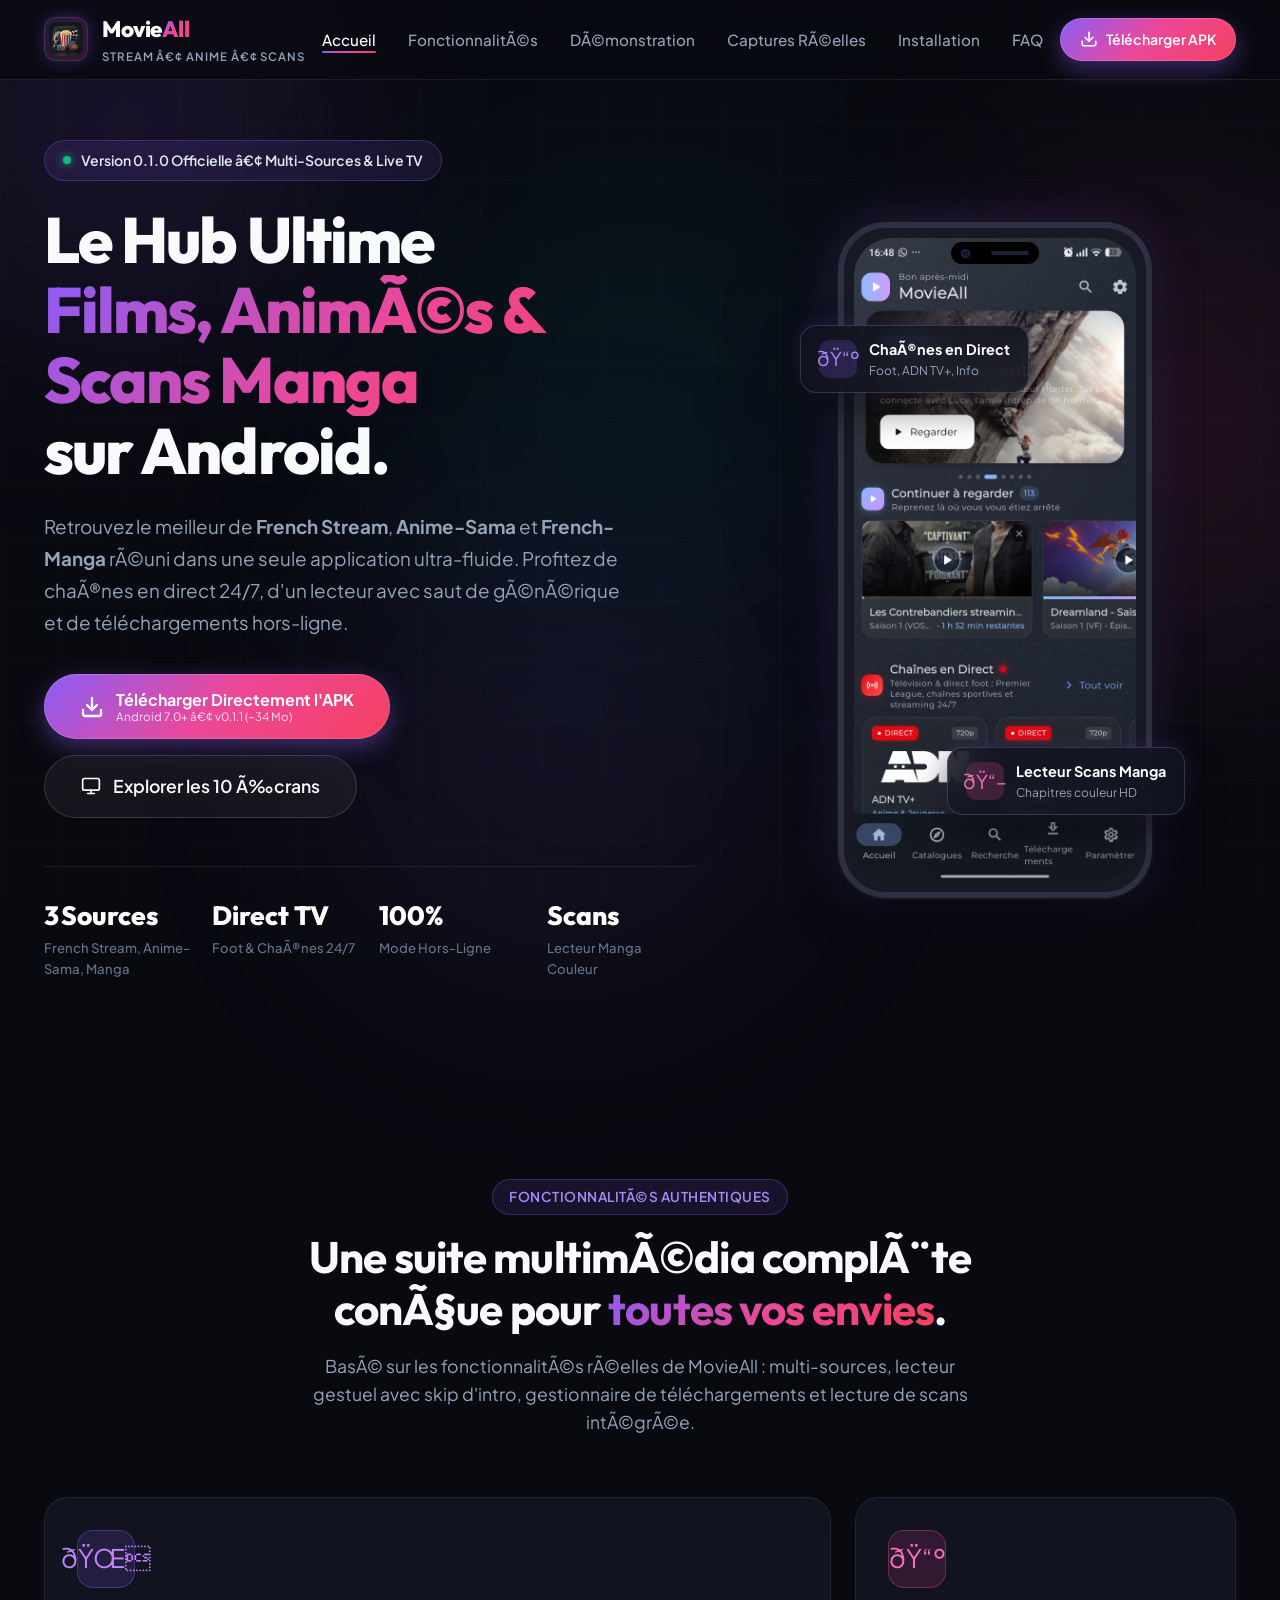
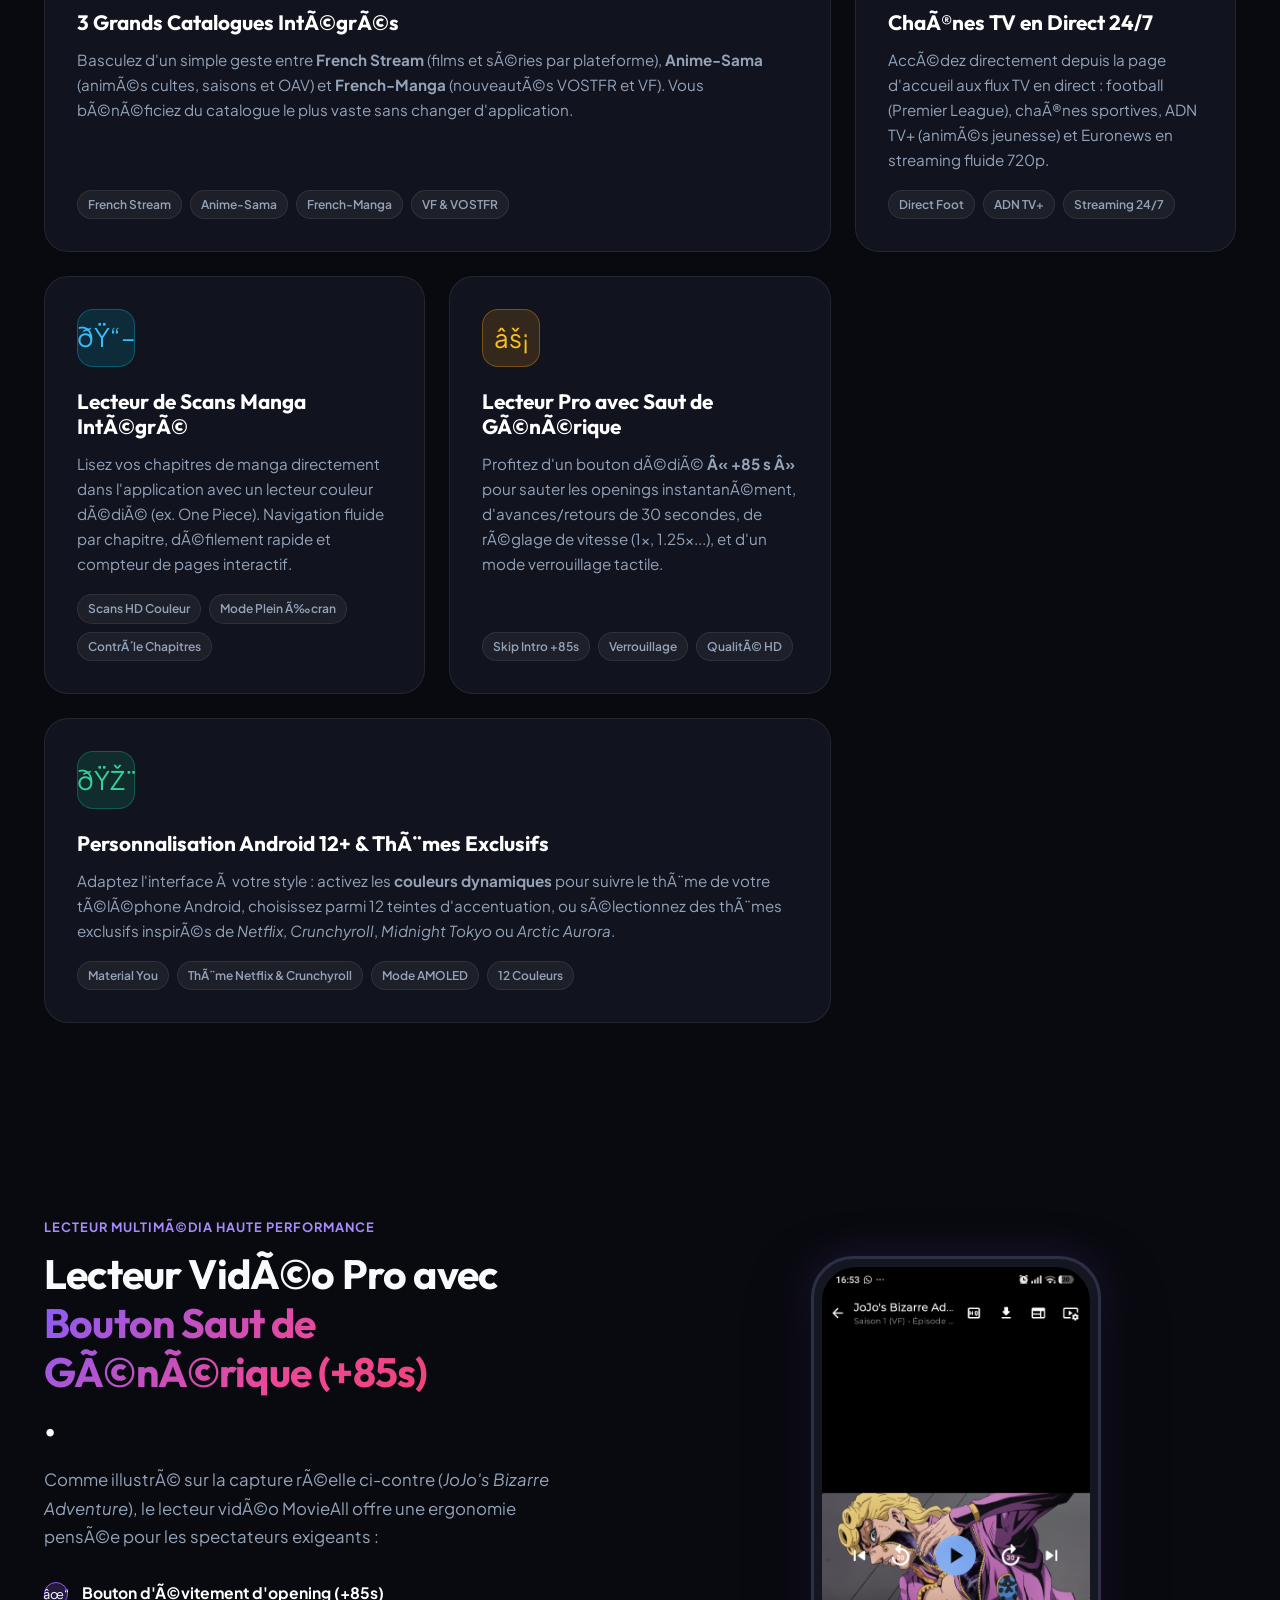
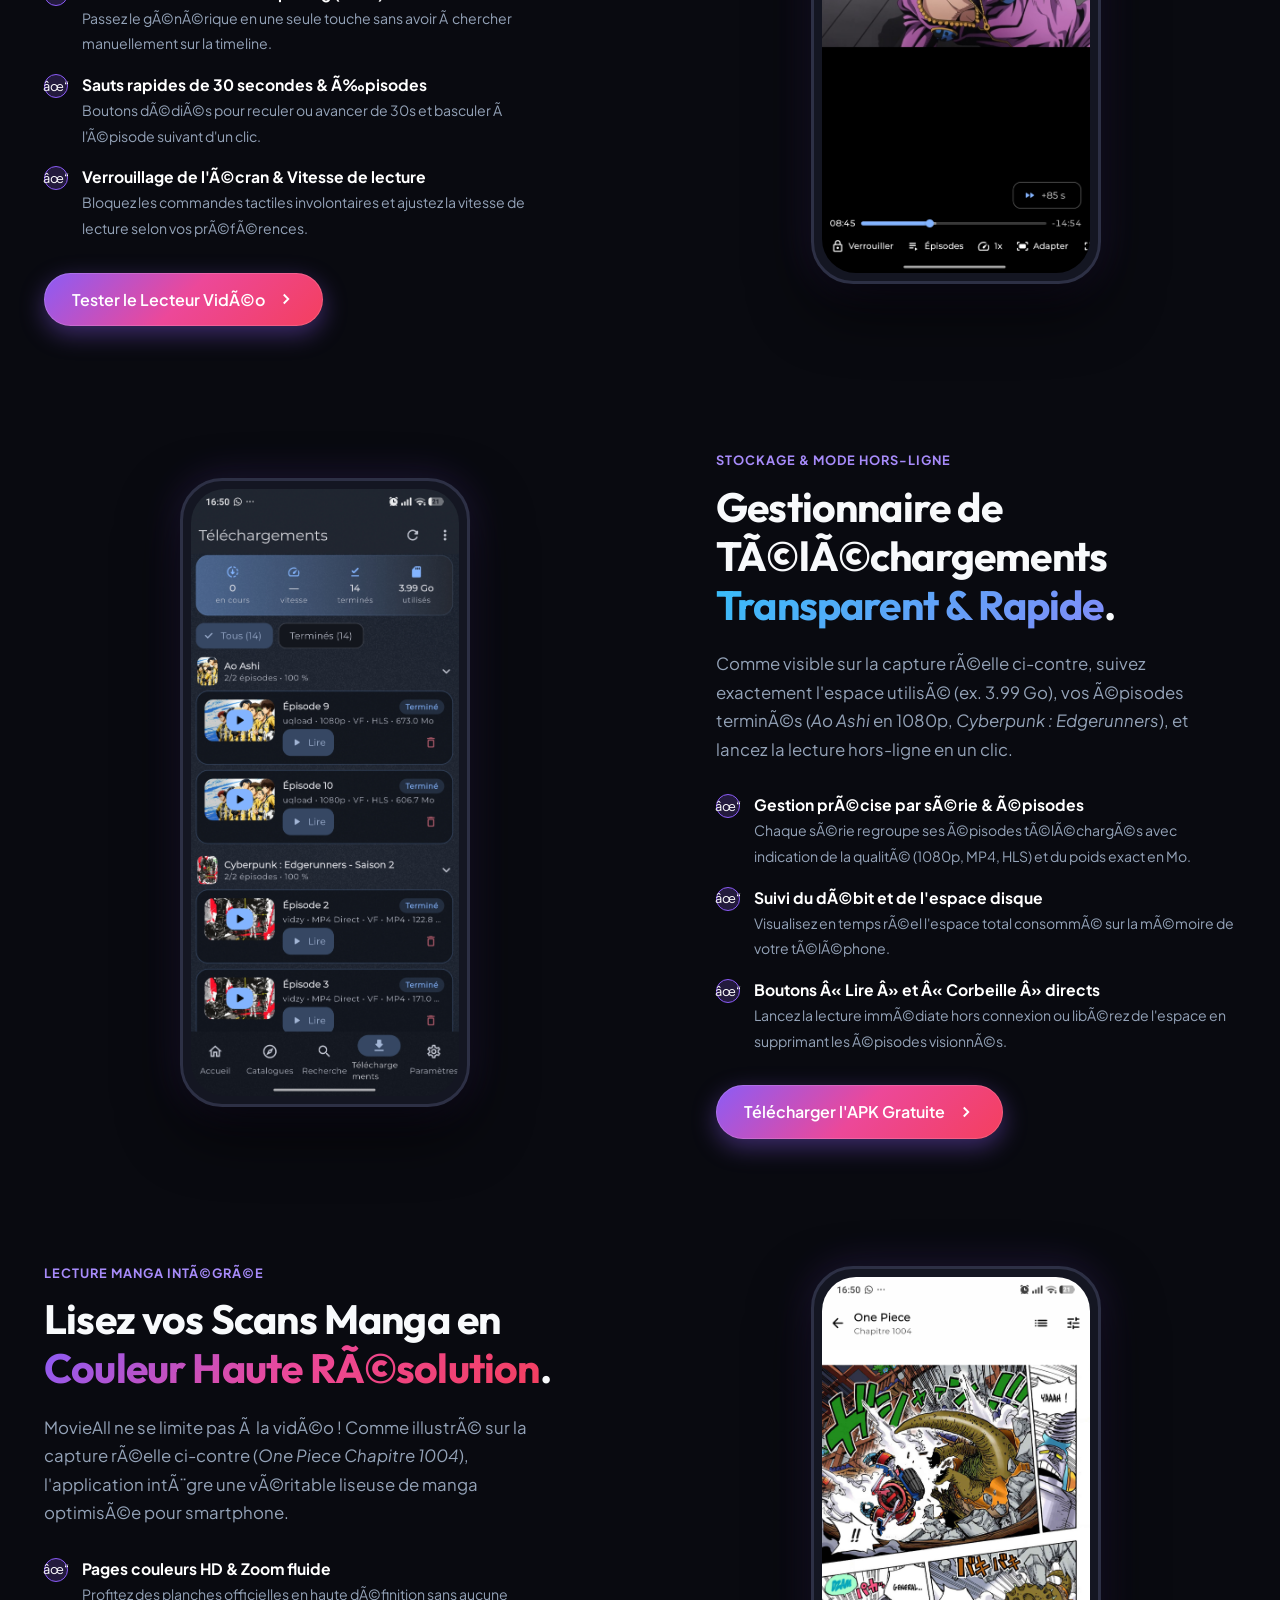
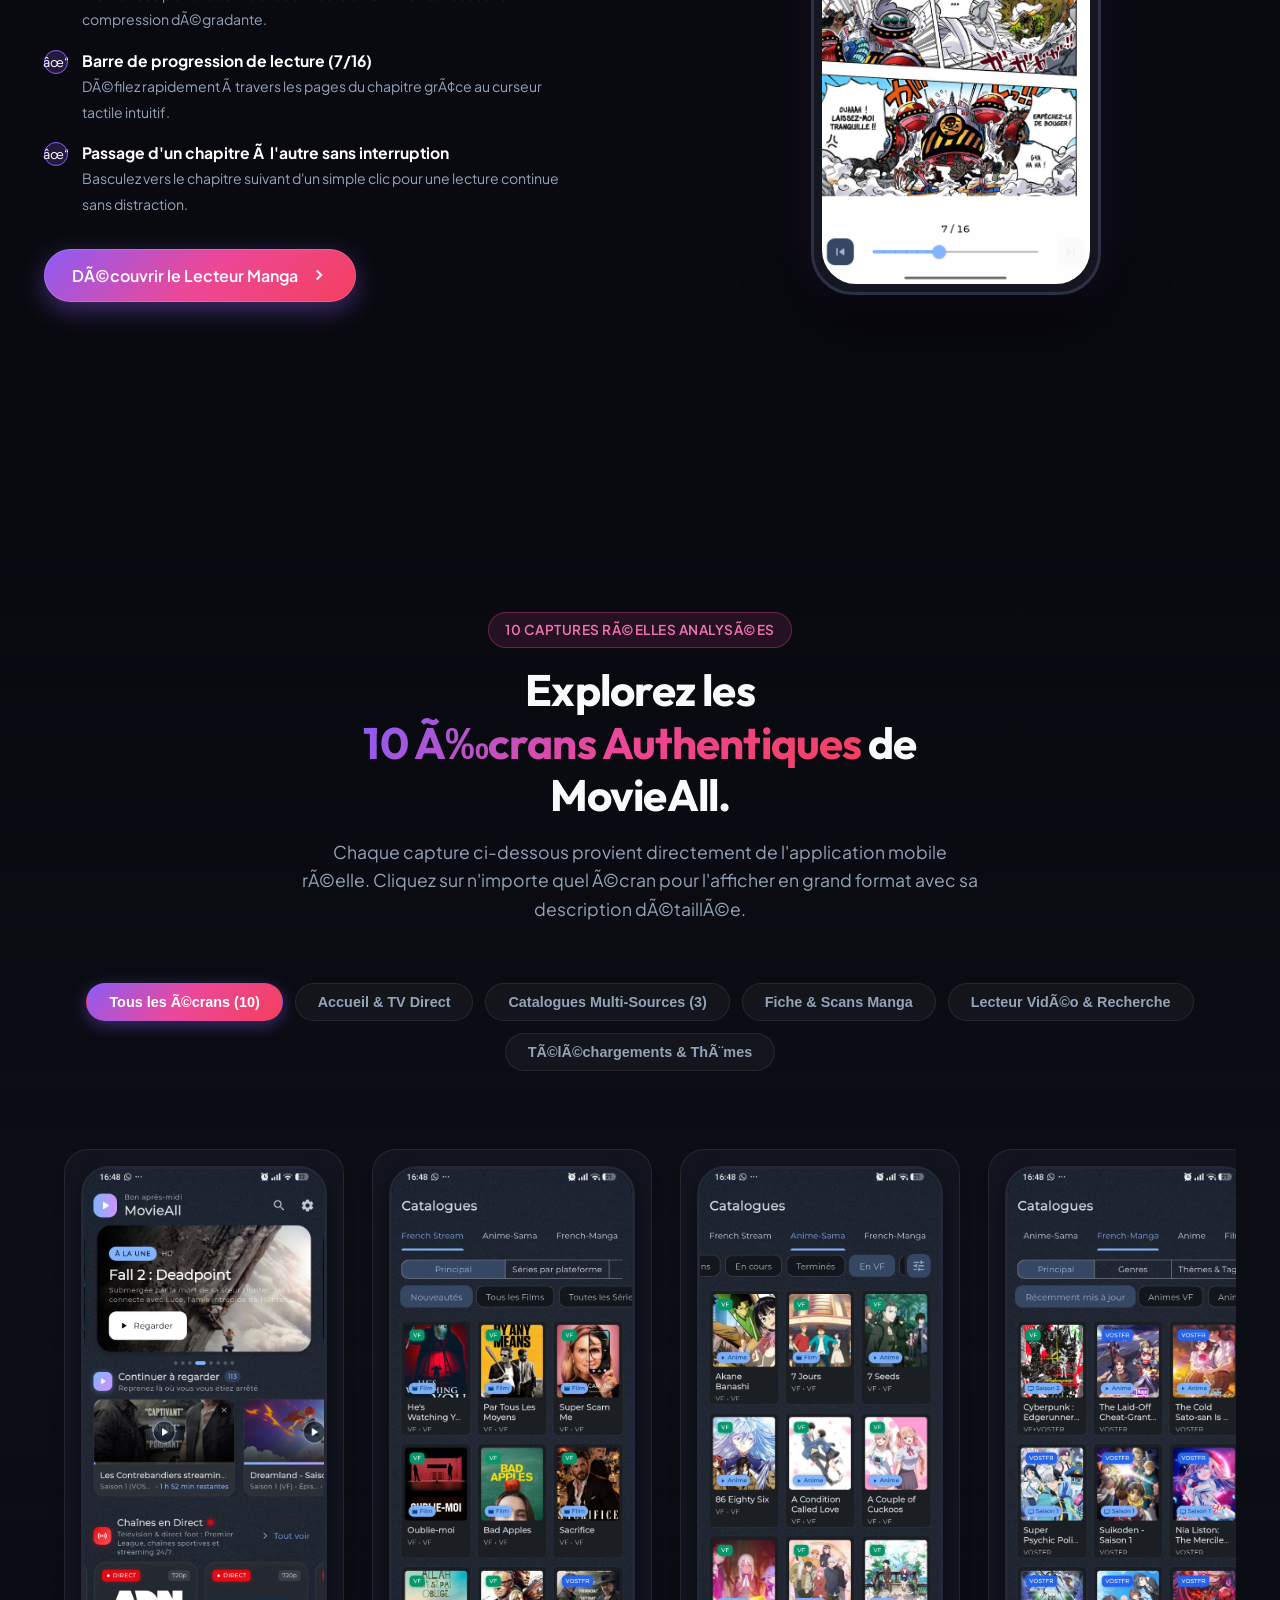
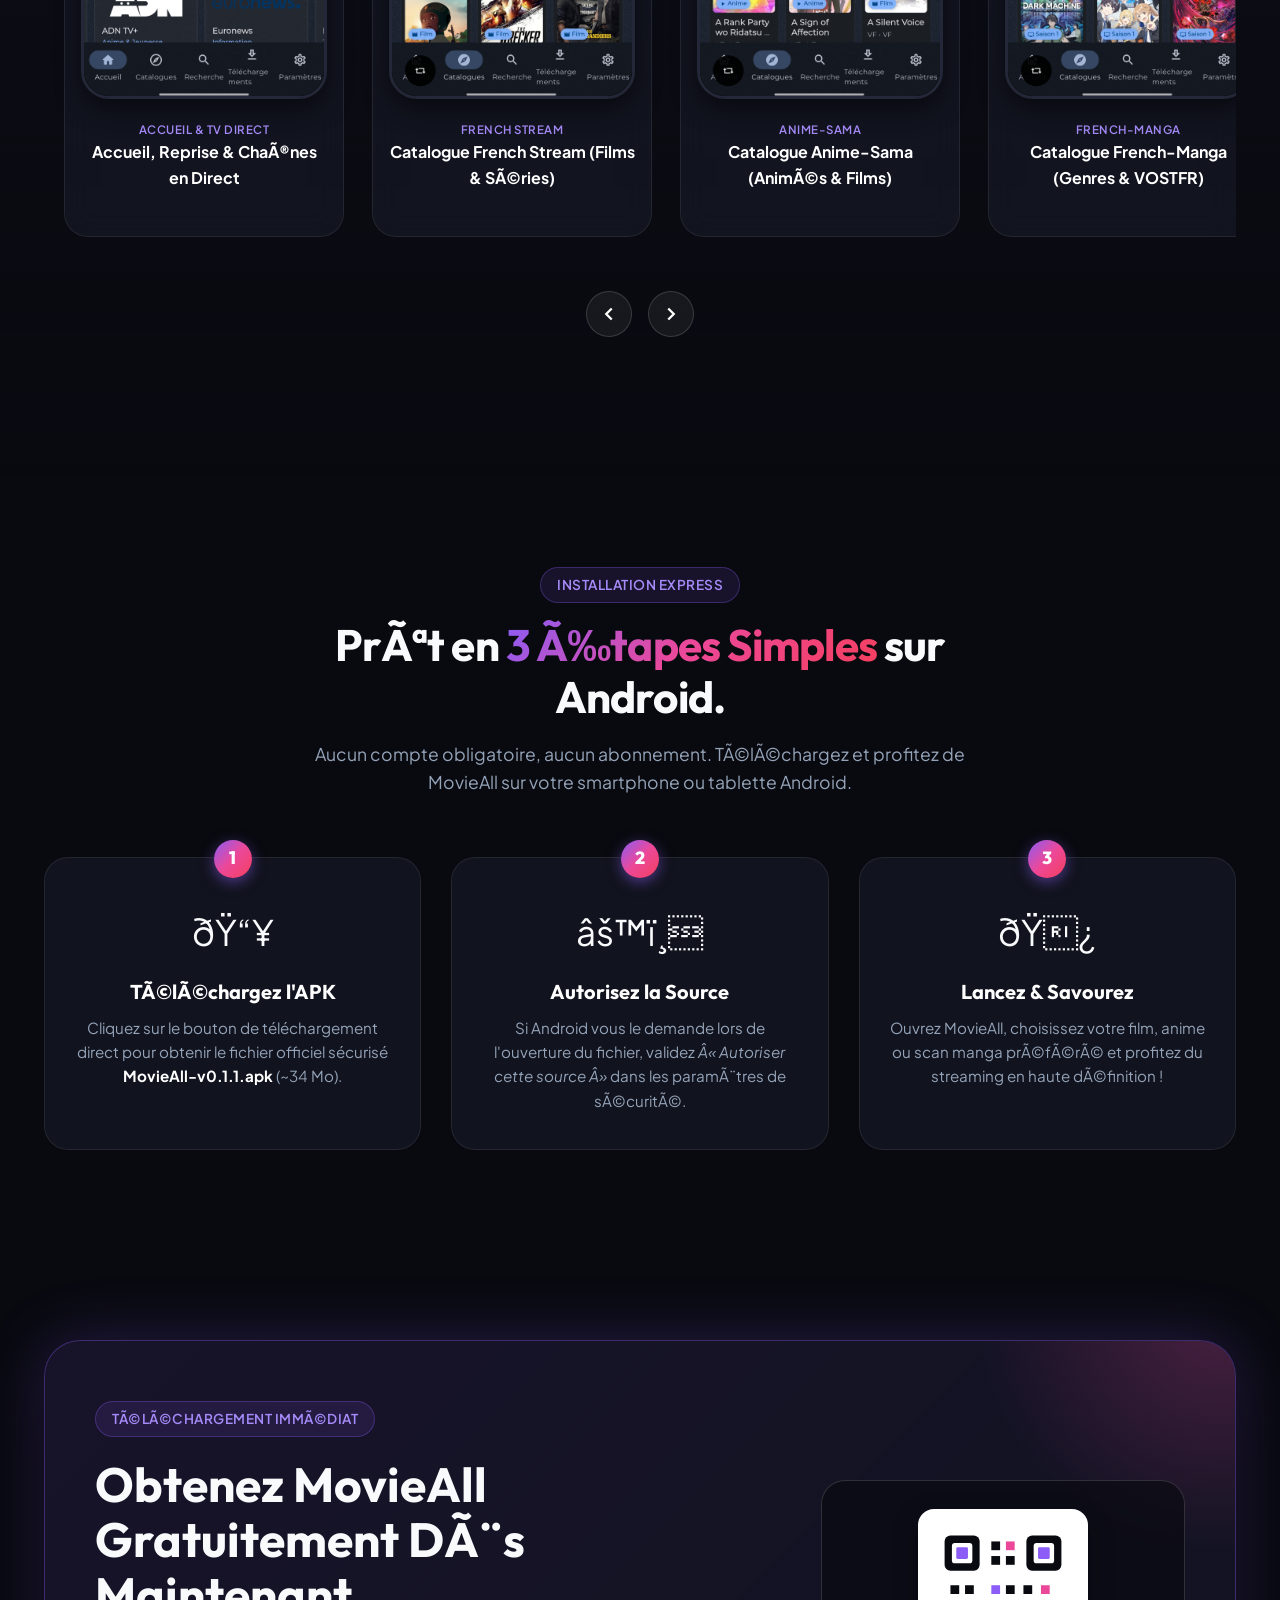
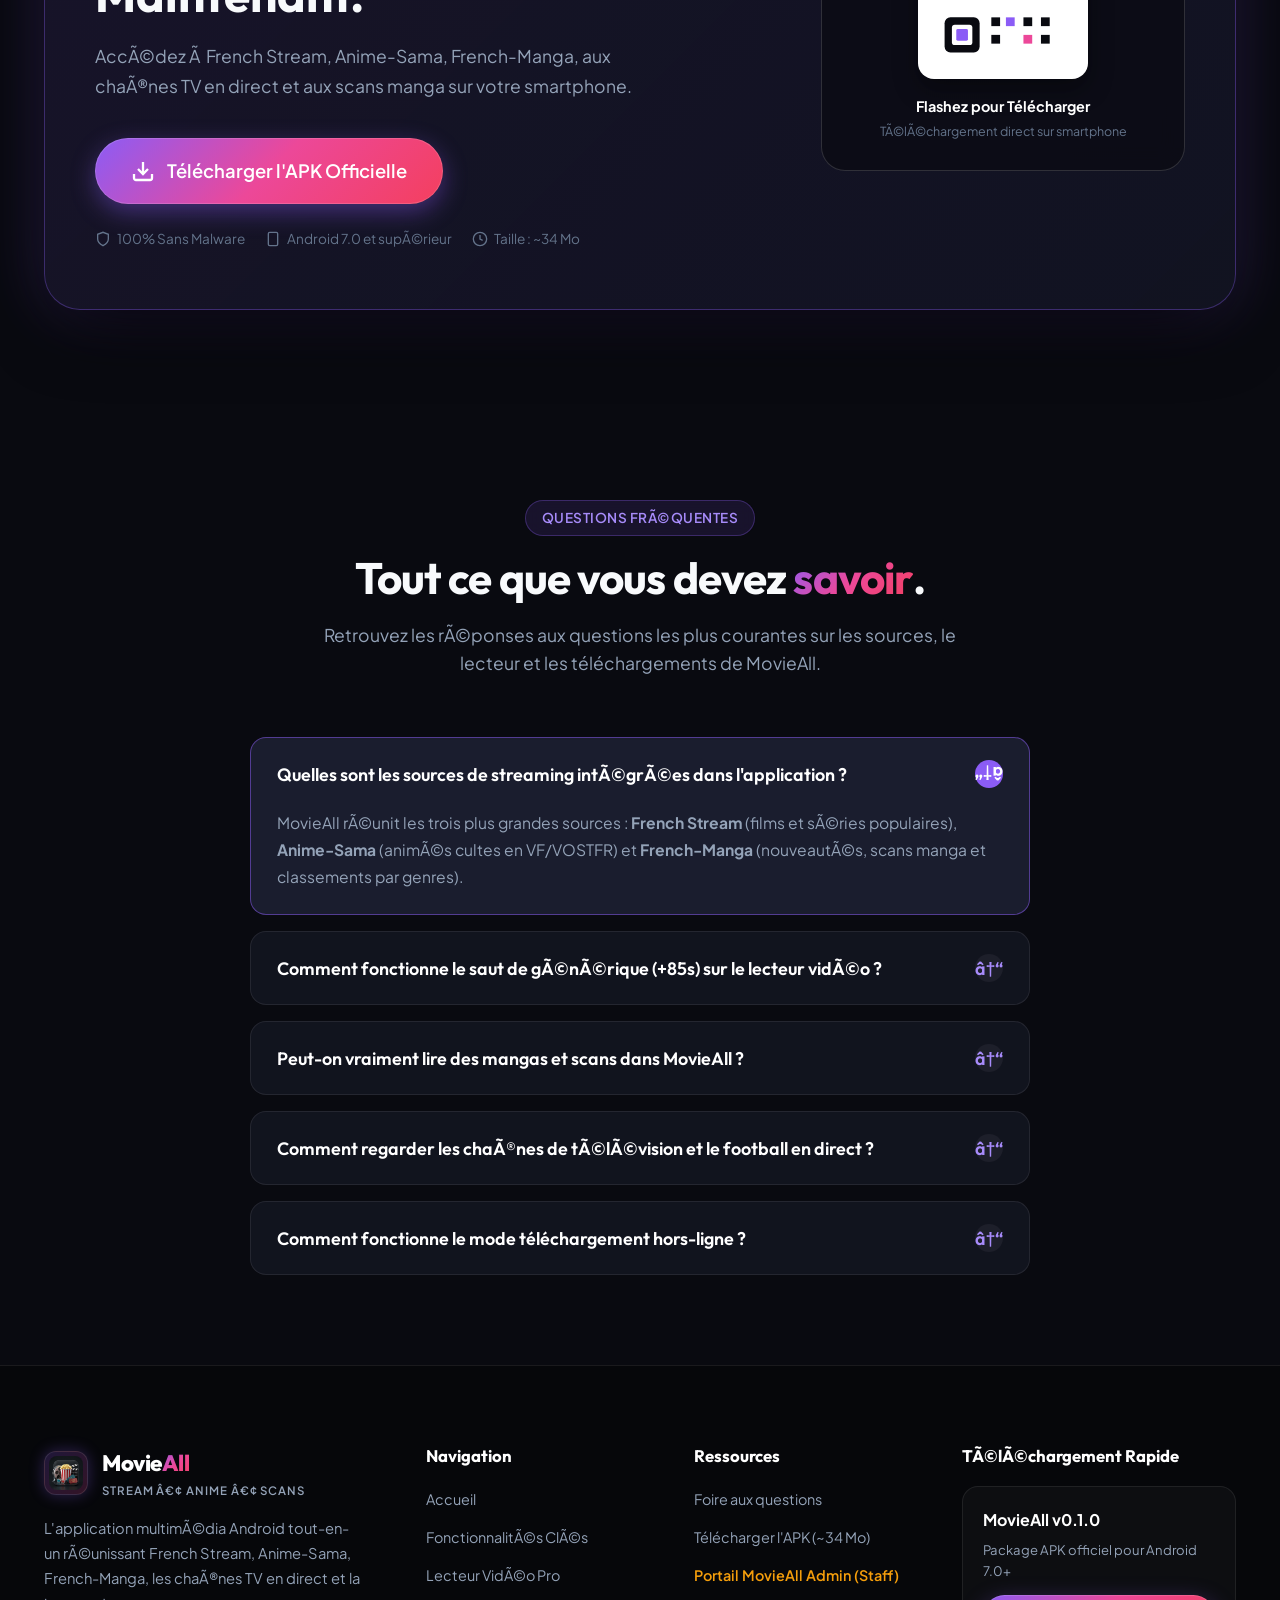
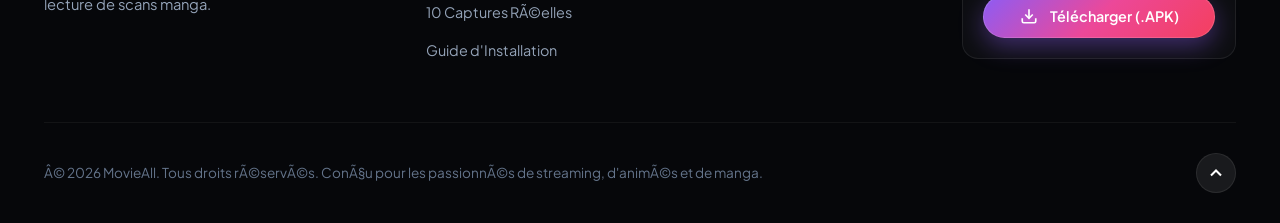
==== index.html @ 5f3af015 "feat: add MovieAll Admin portal with APK download and update app v0.1.1" ====
<!DOCTYPE html>
<html lang="fr">
<head>
  <meta charset="UTF-8">
  <meta name="viewport" content="width=device-width, initial-scale=1.0">
  <title>MovieAll â€” Streaming, AnimÃ©s, Scans Manga & ChaÃ®nes en Direct sur Android</title>
  <meta name="description" content="DÃ©couvrez MovieAll : l'application Android ultime rÃ©unissant French Stream, Anime-Sama et French-Manga. Films, sÃ©ries, animÃ©s, lecteur de scans manga, chaÃ®nes en direct et téléchargements hors-ligne.">
  <meta name="keywords" content="MovieAll, anime-sama, french stream, french manga, scans manga, streaming direct, telecharger apk, film gratuit, vostfr, lecteur video hd, android">
  <meta name="theme-color" content="#090a10">

  <!-- Favicon -->
  <link rel="icon" type="image/png" href="assets/logo.png">

  <!-- Google Fonts -->
  <link rel="preconnect" href="https://fonts.googleapis.com">
  <link rel="preconnect" href="https://fonts.gstatic.com" crossorigin>
  <link href="https://fonts.googleapis.com/css2?family=Outfit:wght@400;500;600;700;800;900&family=Plus+Jakarta+Sans:wght@300;400;500;600;700;800&family=Space+Grotesk:wght@500;700&display=swap" rel="stylesheet">

  <!-- Stylesheet -->
  <link rel="stylesheet" href="css/style.css">
</head>
<body>

  <!-- Ambient Glow Effects -->
  <div class="ambient-glow glow-top-left"></div>
  <div class="ambient-glow glow-top-right"></div>
  <div class="ambient-glow glow-center"></div>
  <div class="ambient-glow glow-bottom"></div>
  <div class="bg-grid-overlay"></div>

  <div class="content-wrapper">

    <!-- ======================================================================
         Header & Navigation Bar
         ====================================================================== -->
    <header class="navbar">
      <div class="container nav-container">
        <a href="#accueil" class="brand-logo" id="brand-logo-link">
          <div class="logo-icon-wrapper">
            <img src="assets/logo.png" alt="MovieAll Logo" class="logo-img">
          </div>
          <div class="brand-text">
            <span class="brand-name">Movie<span class="gradient-text">All</span></span>
            <span class="brand-tagline">Stream â€¢ Anime â€¢ Scans</span>
          </div>
        </a>

        <nav>
          <ul class="nav-menu" id="nav-menu-list">
            <li><a href="#accueil" class="nav-link active" id="nav-link-home">Accueil</a></li>
            <li><a href="#fonctionnalites" class="nav-link" id="nav-link-features">FonctionnalitÃ©s</a></li>
            <li><a href="#apercu" class="nav-link" id="nav-link-spotlight">DÃ©monstration</a></li>
            <li><a href="#captures" class="nav-link" id="nav-link-screenshots">Captures RÃ©elles</a></li>
            <li><a href="#installation" class="nav-link" id="nav-link-install">Installation</a></li>
            <li><a href="#faq" class="nav-link" id="nav-link-faq">FAQ</a></li>
          </ul>
        </nav>

        <div class="nav-actions">
          <a href="https://github.com/abdoulboureima1000000/abdoul/releases/download/vision/app-release.apk" download="MovieAll-v0.1.1.apk" class="btn btn-primary nav-apk-btn direct-download-action" id="nav-download-btn">
            <svg width="18" height="18" viewBox="0 0 24 24" fill="none" stroke="currentColor" stroke-width="2.2" stroke-linecap="round" stroke-linejoin="round">
              <path d="M21 15v4a2 2 0 0 1-2 2H5a2 2 0 0 1-2-2v-4"></path>
              <polyline points="7 10 12 15 17 10"></polyline>
              <line x1="12" y1="15" x2="12" y2="3"></line>
            </svg>
            <span>Télécharger APK</span>
          </a>

          <button class="hamburger-btn" aria-label="Menu Mobile" id="mobile-menu-toggle">
            <svg viewBox="0 0 24 24" fill="none" stroke="currentColor" stroke-width="2">
              <line x1="3" y1="12" x2="21" y2="12"></line>
              <line x1="3" y1="6" x2="21" y2="6"></line>
              <line x1="3" y1="18" x2="21" y2="18"></line>
            </svg>
          </button>
        </div>
      </div>
    </header>

    <!-- ======================================================================
         Hero Section
         ====================================================================== -->
    <section class="hero-section" id="accueil">
      <div class="container hero-grid">
        <div class="hero-content">
          <div class="hero-tag">
            <span class="pulse-dot"></span>
            <span class="hero-tag-text">Version 0.1.0 Officielle â€¢ Multi-Sources & Live TV</span>
          </div>

          <h1 class="hero-title">
            Le Hub Ultime <span class="gradient-text">Films, AnimÃ©s & Scans Manga</span> sur Android.
          </h1>

          <p class="hero-description">
            Retrouvez le meilleur de <strong>French Stream</strong>, <strong>Anime-Sama</strong> et <strong>French-Manga</strong> rÃ©uni dans une seule application ultra-fluide. Profitez de chaÃ®nes en direct 24/7, d'un lecteur avec saut de gÃ©nÃ©rique et de téléchargements hors-ligne.
          </p>

          <div class="hero-cta-group">
            <a href="https://github.com/abdoulboureima1000000/abdoul/releases/download/vision/app-release.apk" download="MovieAll-v0.1.1.apk" class="btn btn-primary btn-lg btn-glow direct-download-action" id="hero-direct-download">
              <span class="btn-ripple"></span>
              <svg width="24" height="24" viewBox="0 0 24 24" fill="none" stroke="currentColor" stroke-width="2.3" stroke-linecap="round" stroke-linejoin="round">
                <path d="M21 15v4a2 2 0 0 1-2 2H5a2 2 0 0 1-2-2v-4"></path>
                <polyline points="7 10 12 15 17 10"></polyline>
                <line x1="12" y1="15" x2="12" y2="3"></line>
              </svg>
              <div class="download-info-badge">
                <span class="main-label">Télécharger Directement l'APK</span>
                <span class="sub-label">Android 7.0+ â€¢ v0.1.1 (~34 Mo)</span>
              </div>
            </a>

            <a href="#captures" class="btn btn-secondary btn-lg" id="hero-explore-screenshots">
              <svg width="20" height="20" viewBox="0 0 24 24" fill="none" stroke="currentColor" stroke-width="2" stroke-linecap="round" stroke-linejoin="round">
                <rect x="2" y="3" width="20" height="14" rx="2" ry="2"></rect>
                <line x1="8" y1="21" x2="16" y2="21"></line>
                <line x1="12" y1="17" x2="12" y2="21"></line>
              </svg>
              <span>Explorer les 10 Ã‰crans</span>
            </a>
          </div>

          <div class="hero-metrics">
            <div class="metric-item">
              <div class="metric-value">
                <span class="metric-val-number" data-target="3">3</span>
                <span> Sources</span>
              </div>
              <span class="metric-label">French Stream, Anime-Sama, Manga</span>
            </div>

            <div class="metric-item">
              <div class="metric-value">Direct TV</div>
              <span class="metric-label">Foot & ChaÃ®nes 24/7</span>
            </div>

            <div class="metric-item">
              <div class="metric-value">100%</div>
              <span class="metric-label">Mode Hors-Ligne</span>
            </div>

            <div class="metric-item">
              <div class="metric-value">Scans</div>
              <span class="metric-label">Lecteur Manga Couleur</span>
            </div>
          </div>
        </div>

        <!-- 3D Smartphone Hero Visual -->
        <div class="hero-visual">
          <div class="phone-mockup-wrapper">
            <div class="phone-device">
              <div class="phone-notch">
                <div class="notch-camera"></div>
                <div class="notch-speaker"></div>
              </div>
              <div class="phone-screen">
                <img src="assets/screenshots/screen-1.jpg" alt="MovieAll Accueil et ChaÃ®nes en Direct" id="hero-screen-preview">
              </div>
            </div>

            <!-- Floating Badges -->
            <div class="floating-badge badge-top-left">
              <div class="floating-icon purple">ðŸ“º</div>
              <div>
                <div class="floating-text-primary">ChaÃ®nes en Direct</div>
                <div class="floating-text-secondary">Foot, ADN TV+, Info</div>
              </div>
            </div>

            <div class="floating-badge badge-bottom-right">
              <div class="floating-icon pink">ðŸ“–</div>
              <div>
                <div class="floating-text-primary">Lecteur Scans Manga</div>
                <div class="floating-text-secondary">Chapitres couleur HD</div>
              </div>
            </div>
          </div>
        </div>
      </div>
    </section>

    <!-- ======================================================================
         Features Section (Bento Grid)
         ====================================================================== -->
    <section class="features-section" id="fonctionnalites">
      <div class="container">
        <div class="section-header">
          <span class="badge-pill">FonctionnalitÃ©s Authentiques</span>
          <h2 class="section-title">Une suite multimÃ©dia complÃ¨te conÃ§ue pour <span class="gradient-text">toutes vos envies</span>.</h2>
          <p class="section-subtitle">
            BasÃ© sur les fonctionnalitÃ©s rÃ©elles de MovieAll : multi-sources, lecteur gestuel avec skip d'intro, gestionnaire de téléchargements et lecture de scans intÃ©grÃ©e.
          </p>
        </div>

        <div class="bento-grid">
          <!-- Card 1 (Span 2) -->
          <div class="bento-card span-2">
            <div class="card-icon-box icon-purple">ðŸŒ</div>
            <h3 class="card-title">3 Grands Catalogues IntÃ©grÃ©s</h3>
            <p class="card-description">
              Basculez d'un simple geste entre <strong>French Stream</strong> (films et sÃ©ries par plateforme), <strong>Anime-Sama</strong> (animÃ©s cultes, saisons et OAV) et <strong>French-Manga</strong> (nouveautÃ©s VOSTFR et VF). Vous bÃ©nÃ©ficiez du catalogue le plus vaste sans changer d'application.
            </p>
            <div class="card-footer-tags">
              <span class="tag-badge">French Stream</span>
              <span class="tag-badge">Anime-Sama</span>
              <span class="tag-badge">French-Manga</span>
              <span class="tag-badge">VF & VOSTFR</span>
            </div>
          </div>

          <!-- Card 2 -->
          <div class="bento-card">
            <div class="card-icon-box icon-pink">ðŸ“º</div>
            <h3 class="card-title">ChaÃ®nes TV en Direct 24/7</h3>
            <p class="card-description">
              AccÃ©dez directement depuis la page d'accueil aux flux TV en direct : football (Premier League), chaÃ®nes sportives, ADN TV+ (animÃ©s jeunesse) et Euronews en streaming fluide 720p.
            </p>
            <div class="card-footer-tags">
              <span class="tag-badge">Direct Foot</span>
              <span class="tag-badge">ADN TV+</span>
              <span class="tag-badge">Streaming 24/7</span>
            </div>
          </div>

          <!-- Card 3 -->
          <div class="bento-card">
            <div class="card-icon-box icon-cyan">ðŸ“–</div>
            <h3 class="card-title">Lecteur de Scans Manga IntÃ©grÃ©</h3>
            <p class="card-description">
              Lisez vos chapitres de manga directement dans l'application avec un lecteur couleur dÃ©diÃ© (ex. One Piece). Navigation fluide par chapitre, dÃ©filement rapide et compteur de pages interactif.
            </p>
            <div class="card-footer-tags">
              <span class="tag-badge">Scans HD Couleur</span>
              <span class="tag-badge">Mode Plein Ã‰cran</span>
              <span class="tag-badge">ContrÃ´le Chapitres</span>
            </div>
          </div>

          <!-- Card 4 -->
          <div class="bento-card">
            <div class="card-icon-box icon-amber">âš¡</div>
            <h3 class="card-title">Lecteur Pro avec Saut de GÃ©nÃ©rique</h3>
            <p class="card-description">
              Profitez d'un bouton dÃ©diÃ© <strong>Â« +85 s Â»</strong> pour sauter les openings instantanÃ©ment, d'avances/retours de 30 secondes, de rÃ©glage de vitesse (1x, 1.25x...), et d'un mode verrouillage tactile.
            </p>
            <div class="card-footer-tags">
              <span class="tag-badge">Skip Intro +85s</span>
              <span class="tag-badge">Verrouillage</span>
              <span class="tag-badge">QualitÃ© HD</span>
            </div>
          </div>

          <!-- Card 5 (Span 2) -->
          <div class="bento-card span-2">
            <div class="card-icon-box icon-green">ðŸŽ¨</div>
            <h3 class="card-title">Personnalisation Android 12+ & ThÃ¨mes Exclusifs</h3>
            <p class="card-description">
              Adaptez l'interface Ã  votre style : activez les <strong>couleurs dynamiques</strong> pour suivre le thÃ¨me de votre tÃ©lÃ©phone Android, choisissez parmi 12 teintes d'accentuation, ou sÃ©lectionnez des thÃ¨mes exclusifs inspirÃ©s de <em>Netflix</em>, <em>Crunchyroll</em>, <em>Midnight Tokyo</em> ou <em>Arctic Aurora</em>.
            </p>
            <div class="card-footer-tags">
              <span class="tag-badge">Material You</span>
              <span class="tag-badge">ThÃ¨me Netflix & Crunchyroll</span>
              <span class="tag-badge">Mode AMOLED</span>
              <span class="tag-badge">12 Couleurs</span>
            </div>
          </div>
        </div>
      </div>
    </section>

    <!-- ======================================================================
         Spotlight Showcase Rows (Side-by-side)
         ====================================================================== -->
    <section class="spotlight-section" id="apercu">
      <div class="container">

        <!-- Spotlight 1: Lecteur VidÃ©o Pro (Capture 9) -->
        <div class="spotlight-row">
          <div class="spotlight-content">
            <span class="spotlight-tag">Lecteur MultimÃ©dia Haute Performance</span>
            <h3 class="spotlight-title">Lecteur VidÃ©o Pro avec <span class="gradient-text">Bouton Saut de GÃ©nÃ©rique (+85s)</span>.</h3>
            <p class="spotlight-desc">
              Comme illustrÃ© sur la capture rÃ©elle ci-contre (<em>JoJo's Bizarre Adventure</em>), le lecteur vidÃ©o MovieAll offre une ergonomie pensÃ©e pour les spectateurs exigeants :
            </p>

            <ul class="spotlight-features">
              <li class="spotlight-feature-item">
                <div class="spotlight-check">âœ“</div>
                <div class="spotlight-feature-text">
                  <strong>Bouton d'Ã©vitement d'opening (+85s)</strong>
                  <span>Passez le gÃ©nÃ©rique en une seule touche sans avoir Ã  chercher manuellement sur la timeline.</span>
                </div>
              </li>
              <li class="spotlight-feature-item">
                <div class="spotlight-check">âœ“</div>
                <div class="spotlight-feature-text">
                  <strong>Sauts rapides de 30 secondes & Ã‰pisodes</strong>
                  <span>Boutons dÃ©diÃ©s pour reculer ou avancer de 30s et basculer Ã  l'Ã©pisode suivant d'un clic.</span>
                </div>
              </li>
              <li class="spotlight-feature-item">
                <div class="spotlight-check">âœ“</div>
                <div class="spotlight-feature-text">
                  <strong>Verrouillage de l'Ã©cran & Vitesse de lecture</strong>
                  <span>Bloquez les commandes tactiles involontaires et ajustez la vitesse de lecture selon vos prÃ©fÃ©rences.</span>
                </div>
              </li>
            </ul>

            <a href="https://github.com/abdoulboureima1000000/abdoul/releases/download/vision/app-release.apk" download="MovieAll-v0.1.1.apk" class="btn btn-primary direct-download-action" id="spotlight-download-btn-1">
              <span>Tester le Lecteur VidÃ©o</span>
              <svg width="18" height="18" viewBox="0 0 24 24" fill="none" stroke="currentColor" stroke-width="2.5"><polyline points="9 18 15 12 9 6"></polyline></svg>
            </a>
          </div>

          <div class="spotlight-mockup">
            <div class="spotlight-phone">
              <img src="assets/screenshots/screen-9.jpg" alt="Capture rÃ©elle du Lecteur VidÃ©o MovieAll avec bouton skip +85s">
            </div>
          </div>
        </div>

        <!-- Spotlight 2: TÃ©lÃ©chargement Hors Ligne (Capture 7) -->
        <div class="spotlight-row reverse">
          <div class="spotlight-content">
            <span class="spotlight-tag">Stockage & Mode Hors-Ligne</span>
            <h3 class="spotlight-title">Gestionnaire de TÃ©lÃ©chargements <span class="gradient-text-cyan">Transparent & Rapide</span>.</h3>
            <p class="spotlight-desc">
              Comme visible sur la capture rÃ©elle ci-contre, suivez exactement l'espace utilisÃ© (ex. 3.99 Go), vos Ã©pisodes terminÃ©s (<em>Ao Ashi</em> en 1080p, <em>Cyberpunk : Edgerunners</em>), et lancez la lecture hors-ligne en un clic.
            </p>

            <ul class="spotlight-features">
              <li class="spotlight-feature-item">
                <div class="spotlight-check">âœ“</div>
                <div class="spotlight-feature-text">
                  <strong>Gestion prÃ©cise par sÃ©rie & Ã©pisodes</strong>
                  <span>Chaque sÃ©rie regroupe ses Ã©pisodes tÃ©lÃ©chargÃ©s avec indication de la qualitÃ© (1080p, MP4, HLS) et du poids exact en Mo.</span>
                </div>
              </li>
              <li class="spotlight-feature-item">
                <div class="spotlight-check">âœ“</div>
                <div class="spotlight-feature-text">
                  <strong>Suivi du dÃ©bit et de l'espace disque</strong>
                  <span>Visualisez en temps rÃ©el l'espace total consommÃ© sur la mÃ©moire de votre tÃ©lÃ©phone.</span>
                </div>
              </li>
              <li class="spotlight-feature-item">
                <div class="spotlight-check">âœ“</div>
                <div class="spotlight-feature-text">
                  <strong>Boutons Â« Lire Â» et Â« Corbeille Â» directs</strong>
                  <span>Lancez la lecture immÃ©diate hors connexion ou libÃ©rez de l'espace en supprimant les Ã©pisodes visionnÃ©s.</span>
                </div>
              </li>
            </ul>

            <a href="https://github.com/abdoulboureima1000000/abdoul/releases/download/vision/app-release.apk" download="MovieAll-v0.1.1.apk" class="btn btn-primary direct-download-action" id="spotlight-download-btn-2">
              <span>Télécharger l'APK Gratuite</span>
              <svg width="18" height="18" viewBox="0 0 24 24" fill="none" stroke="currentColor" stroke-width="2.5"><polyline points="9 18 15 12 9 6"></polyline></svg>
            </a>
          </div>

          <div class="spotlight-mockup">
            <div class="spotlight-phone">
              <img src="assets/screenshots/screen-7.jpg" alt="Capture rÃ©elle du Gestionnaire de TÃ©lÃ©chargements MovieAll">
            </div>
          </div>
        </div>

        <!-- Spotlight 3: Lecteur de Scans Manga (Capture 6) -->
        <div class="spotlight-row">
          <div class="spotlight-content">
            <span class="spotlight-tag">Lecture Manga IntÃ©grÃ©e</span>
            <h3 class="spotlight-title">Lisez vos Scans Manga en <span class="gradient-text">Couleur Haute RÃ©solution</span>.</h3>
            <p class="spotlight-desc">
              MovieAll ne se limite pas Ã  la vidÃ©o ! Comme illustrÃ© sur la capture rÃ©elle ci-contre (<em>One Piece Chapitre 1004</em>), l'application intÃ¨gre une vÃ©ritable liseuse de manga optimisÃ©e pour smartphone.
            </p>

            <ul class="spotlight-features">
              <li class="spotlight-feature-item">
                <div class="spotlight-check">âœ“</div>
                <div class="spotlight-feature-text">
                  <strong>Pages couleurs HD & Zoom fluide</strong>
                  <span>Profitez des planches officielles en haute dÃ©finition sans aucune compression dÃ©gradante.</span>
                </div>
              </li>
              <li class="spotlight-feature-item">
                <div class="spotlight-check">âœ“</div>
                <div class="spotlight-feature-text">
                  <strong>Barre de progression de lecture (7/16)</strong>
                  <span>DÃ©filez rapidement Ã  travers les pages du chapitre grÃ¢ce au curseur tactile intuitif.</span>
                </div>
              </li>
              <li class="spotlight-feature-item">
                <div class="spotlight-check">âœ“</div>
                <div class="spotlight-feature-text">
                  <strong>Passage d'un chapitre Ã  l'autre sans interruption</strong>
                  <span>Basculez vers le chapitre suivant d'un simple clic pour une lecture continue sans distraction.</span>
                </div>
              </li>
            </ul>

            <a href="https://github.com/abdoulboureima1000000/abdoul/releases/download/vision/app-release.apk" download="MovieAll-v0.1.1.apk" class="btn btn-primary direct-download-action" id="spotlight-download-btn-3">
              <span>DÃ©couvrir le Lecteur Manga</span>
              <svg width="18" height="18" viewBox="0 0 24 24" fill="none" stroke="currentColor" stroke-width="2.5"><polyline points="9 18 15 12 9 6"></polyline></svg>
            </a>
          </div>

          <div class="spotlight-mockup">
            <div class="spotlight-phone">
              <img src="assets/screenshots/screen-6.jpg" alt="Capture rÃ©elle du Lecteur de Scans Manga MovieAll (One Piece Chapitre 1004)">
            </div>
          </div>
        </div>

      </div>
    </section>

    <!-- ======================================================================
         Screenshots Gallery & Carousel Section
         ====================================================================== -->
    <section class="screenshots-section" id="captures">
      <div class="container">
        <div class="section-header">
          <span class="badge-pill hot">10 Captures RÃ©elles AnalysÃ©es</span>
          <h2 class="section-title">Explorez les <span class="gradient-text">10 Ã‰crans Authentiques</span> de MovieAll.</h2>
          <p class="section-subtitle">
            Chaque capture ci-dessous provient directement de l'application mobile rÃ©elle. Cliquez sur n'importe quel Ã©cran pour l'afficher en grand format avec sa description dÃ©taillÃ©e.
          </p>
        </div>

        <!-- Filter Tabs -->
        <div class="gallery-filters">
          <button class="filter-btn active" data-filter="all" id="filter-all">Tous les Ã©crans (10)</button>
          <button class="filter-btn" data-filter="home" id="filter-home">Accueil & TV Direct</button>
          <button class="filter-btn" data-filter="sources" id="filter-sources">Catalogues Multi-Sources (3)</button>
          <button class="filter-btn" data-filter="details-scans" id="filter-details-scans">Fiche & Scans Manga</button>
          <button class="filter-btn" data-filter="player-search" id="filter-player-search">Lecteur VidÃ©o & Recherche</button>
          <button class="filter-btn" data-filter="downloads-settings" id="filter-downloads-settings">TÃ©lÃ©chargements & ThÃ¨mes</button>
        </div>

        <!-- Carousel Track Wrapper -->
        <div class="carousel-wrapper">
          <div class="carousel-track" id="carousel-track-container">
            <!-- Dynamic Cards inserted by JavaScript -->
          </div>

          <div class="carousel-controls">
            <button class="control-btn carousel-prev" aria-label="Capture PrÃ©cÃ©dente" id="carousel-btn-prev">
              <svg width="22" height="22" viewBox="0 0 24 24" fill="none" stroke="currentColor" stroke-width="2.5"><polyline points="15 18 9 12 15 6"></polyline></svg>
            </button>
            <button class="control-btn carousel-next" aria-label="Capture Suivante" id="carousel-btn-next">
              <svg width="22" height="22" viewBox="0 0 24 24" fill="none" stroke="currentColor" stroke-width="2.5"><polyline points="9 18 15 12 9 6"></polyline></svg>
            </button>
          </div>
        </div>
      </div>
    </section>

    <!-- ======================================================================
         Installation Guide Section
         ====================================================================== -->
    <section class="installation-section" id="installation">
      <div class="container">
        <div class="section-header">
          <span class="badge-pill">Installation Express</span>
          <h2 class="section-title">PrÃªt en <span class="gradient-text">3 Ã‰tapes Simples</span> sur Android.</h2>
          <p class="section-subtitle">
            Aucun compte obligatoire, aucun abonnement. TÃ©lÃ©chargez et profitez de MovieAll sur votre smartphone ou tablette Android.
          </p>
        </div>

        <div class="steps-grid">
          <div class="step-card">
            <div class="step-number">1</div>
            <div class="step-icon">ðŸ“¥</div>
            <h3 class="step-title">TÃ©lÃ©chargez l'APK</h3>
            <p class="step-desc">
              Cliquez sur le bouton de téléchargement direct pour obtenir le fichier officiel sécurisé <strong style="color:#fff;">MovieAll-v0.1.1.apk</strong> (~34 Mo).
            </p>
          </div>

          <div class="step-card">
            <div class="step-number">2</div>
            <div class="step-icon">âš™ï¸</div>
            <h3 class="step-title">Autorisez la Source</h3>
            <p class="step-desc">
              Si Android vous le demande lors de l'ouverture du fichier, validez <em>Â« Autoriser cette source Â»</em> dans les paramÃ¨tres de sÃ©curitÃ©.
            </p>
          </div>

          <div class="step-card">
            <div class="step-number">3</div>
            <div class="step-icon">ðŸ¿</div>
            <h3 class="step-title">Lancez & Savourez</h3>
            <p class="step-desc">
              Ouvrez MovieAll, choisissez votre film, anime ou scan manga prÃ©fÃ©rÃ© et profitez du streaming en haute dÃ©finition !
            </p>
          </div>
        </div>
      </div>
    </section>

    <!-- ======================================================================
         Direct Download Call-To-Action Banner
         ====================================================================== -->
    <section class="download-section">
      <div class="container">
        <div class="download-banner-card">
          <div class="download-cta-header">
            <span class="badge-pill">TÃ©lÃ©chargement ImmÃ©diat</span>
            <h2 class="download-cta-title">Obtenez MovieAll Gratuitement DÃ¨s Maintenant.</h2>
            <p class="download-cta-desc">
              AccÃ©dez Ã  French Stream, Anime-Sama, French-Manga, aux chaÃ®nes TV en direct et aux scans manga sur votre smartphone.
            </p>

            <div class="download-actions-row">
              <a href="https://github.com/abdoulboureima1000000/abdoul/releases/download/vision/app-release.apk" download="MovieAll-v0.1.1.apk" class="btn btn-primary btn-lg direct-download-action direct-download-btn" id="banner-download-btn">
                <svg width="24" height="24" viewBox="0 0 24 24" fill="none" stroke="currentColor" stroke-width="2.3">
                  <path d="M21 15v4a2 2 0 0 1-2 2H5a2 2 0 0 1-2-2v-4"></path>
                  <polyline points="7 10 12 15 17 10"></polyline>
                  <line x1="12" y1="15" x2="12" y2="3"></line>
                </svg>
                <span>Télécharger l'APK Officielle</span>
              </a>
            </div>

            <div class="meta-tags">
              <div class="meta-tag-item">
                <svg width="16" height="16" viewBox="0 0 24 24" fill="none" stroke="currentColor" stroke-width="2"><path d="M12 22s8-4 8-10V5l-8-3-8 3v7c0 6 8 10 8 10z"></path></svg>
                <span>100% Sans Malware</span>
              </div>
              <div class="meta-tag-item">
                <svg width="16" height="16" viewBox="0 0 24 24" fill="none" stroke="currentColor" stroke-width="2"><rect x="5" y="2" width="14" height="20" rx="2" ry="2"></rect><line x1="12" y1="18" x2="12.01" y2="18"></line></svg>
                <span>Android 7.0 et supÃ©rieur</span>
              </div>
              <div class="meta-tag-item">
                <svg width="16" height="16" viewBox="0 0 24 24" fill="none" stroke="currentColor" stroke-width="2"><circle cx="12" cy="12" r="10"></circle><polyline points="12 6 12 12 16 14"></polyline></svg>
                <span>Taille : ~34 Mo</span>
              </div>
            </div>
          </div>

          <!-- Direct Mobile QR Code Download Visual -->
          <div class="download-qr-box">
            <div class="qr-code-frame">
              <svg viewBox="0 0 100 100" fill="none" xmlns="http://www.w3.org/2000/svg">
                <rect width="100" height="100" fill="white"/>
                <!-- Corner 1 -->
                <rect x="10" y="10" width="24" height="24" fill="#090a10" rx="4"/>
                <rect x="15" y="15" width="14" height="14" fill="white" rx="2"/>
                <rect x="18" y="18" width="8" height="8" fill="#8b5cf6" rx="1"/>
                <!-- Corner 2 -->
                <rect x="66" y="10" width="24" height="24" fill="#090a10" rx="4"/>
                <rect x="71" y="15" width="14" height="14" fill="white" rx="2"/>
                <rect x="74" y="18" width="8" height="8" fill="#8b5cf6" rx="1"/>
                <!-- Corner 3 -->
                <rect x="10" y="66" width="24" height="24" fill="#090a10" rx="4"/>
                <rect x="15" y="71" width="14" height="14" fill="white" rx="2"/>
                <rect x="18" y="74" width="8" height="8" fill="#8b5cf6" rx="1"/>
                <!-- Dots Pattern -->
                <rect x="42" y="14" width="6" height="6" fill="#090a10"/>
                <rect x="52" y="14" width="6" height="6" fill="#ec4899"/>
                <rect x="42" y="24" width="6" height="6" fill="#090a10"/>
                <rect x="52" y="24" width="6" height="6" fill="#090a10"/>
                <rect x="42" y="44" width="6" height="6" fill="#8b5cf6"/>
                <rect x="52" y="44" width="6" height="6" fill="#090a10"/>
                <rect x="64" y="44" width="6" height="6" fill="#090a10"/>
                <rect x="76" y="44" width="6" height="6" fill="#ec4899"/>
                <rect x="14" y="44" width="6" height="6" fill="#090a10"/>
                <rect x="24" y="44" width="6" height="6" fill="#090a10"/>
                <rect x="42" y="66" width="6" height="6" fill="#090a10"/>
                <rect x="52" y="66" width="6" height="6" fill="#8b5cf6"/>
                <rect x="64" y="66" width="6" height="6" fill="#090a10"/>
                <rect x="76" y="66" width="6" height="6" fill="#090a10"/>
                <rect x="64" y="78" width="6" height="6" fill="#ec4899"/>
                <rect x="76" y="78" width="6" height="6" fill="#090a10"/>
                <rect x="42" y="78" width="6" height="6" fill="#090a10"/>
              </svg>
            </div>
            <div class="qr-label">Flashez pour Télécharger</div>
            <div class="qr-sublabel">TÃ©lÃ©chargement direct sur smartphone</div>
          </div>
        </div>
      </div>
    </section>

    <!-- ======================================================================
         FAQ Section
         ====================================================================== -->
    <section class="faq-section" id="faq">
      <div class="container">
        <div class="section-header">
          <span class="badge-pill">Questions FrÃ©quentes</span>
          <h2 class="section-title">Tout ce que vous devez <span class="gradient-text">savoir</span>.</h2>
          <p class="section-subtitle">
            Retrouvez les rÃ©ponses aux questions les plus courantes sur les sources, le lecteur et les téléchargements de MovieAll.
          </p>
        </div>

        <div class="faq-accordion">
          <div class="faq-item active">
            <button class="faq-trigger" id="faq-trigger-1">
              <span>Quelles sont les sources de streaming intÃ©grÃ©es dans l'application ?</span>
              <div class="faq-icon-arrow">â†“</div>
            </button>
            <div class="faq-content">
              MovieAll rÃ©unit les trois plus grandes sources : <strong>French Stream</strong> (films et sÃ©ries populaires), <strong>Anime-Sama</strong> (animÃ©s cultes en VF/VOSTFR) et <strong>French-Manga</strong> (nouveautÃ©s, scans manga et classements par genres).
            </div>
          </div>

          <div class="faq-item">
            <button class="faq-trigger" id="faq-trigger-2">
              <span>Comment fonctionne le saut de gÃ©nÃ©rique (+85s) sur le lecteur vidÃ©o ?</span>
              <div class="faq-icon-arrow">â†“</div>
            </button>
            <div class="faq-content">
              Lors de la lecture d'un Ã©pisode (anime ou sÃ©rie), un bouton dÃ©diÃ© Â« +85 s Â» apparaÃ®t directement en bas Ã  droite de l'Ã©cran. Un simple appui vous permet de sauter l'opening musical et de plonger directement au cÅ“ur de l'Ã©pisode sans tÃ¢tonner avec la timeline !
            </div>
          </div>

          <div class="faq-item">
            <button class="faq-trigger" id="faq-trigger-3">
              <span>Peut-on vraiment lire des mangas et scans dans MovieAll ?</span>
              <div class="faq-icon-arrow">â†“</div>
            </button>
            <div class="faq-content">
              Oui ! Sur les fiches d'Å“uvres adaptÃ©es en manga (comme One Piece), un bouton Â« Scans Â» vous ouvre une liseuse intÃ©grÃ©e avec navigation par chapitre, dÃ©filement fluide et planches en couleur haute dÃ©finition.
            </div>
          </div>

          <div class="faq-item">
            <button class="faq-trigger" id="faq-trigger-4">
              <span>Comment regarder les chaÃ®nes de tÃ©lÃ©vision et le football en direct ?</span>
              <div class="faq-icon-arrow">â†“</div>
            </button>
            <div class="faq-content">
              Depuis l'onglet Accueil, la section Â« ChaÃ®nes en Direct Â» vous donne un accÃ¨s continu 24/7 aux retransmissions sportives (notamment les matchs de Premier League), ainsi qu'aux flux de chaÃ®nes comme ADN TV+ et Euronews en 720p.
            </div>
          </div>

          <div class="faq-item">
            <button class="faq-trigger" id="faq-trigger-5">
              <span>Comment fonctionne le mode téléchargement hors-ligne ?</span>
              <div class="faq-icon-arrow">â†“</div>
            </button>
            <div class="faq-content">
              Sur la fiche de n'importe quel Ã©pisode, appuyez sur l'icÃ´ne de téléchargement. Vos fichiers se tÃ©lÃ©chargent en tÃ¢che de fond dans l'onglet Â« TÃ©lÃ©chargements Â». Vous pouvez y suivre l'espace disque utilisÃ© et visionner vos contenus sans aucune connexion Internet.
            </div>
          </div>
        </div>
      </div>
    </section>

    <!-- ======================================================================
         Footer
         ====================================================================== -->
    <footer class="site-footer">
      <div class="container">
        <div class="footer-top">
          <div>
            <a href="#accueil" class="brand-logo">
              <div class="logo-icon-wrapper">
                <img src="assets/logo.png" alt="MovieAll Logo" class="logo-img">
              </div>
              <div class="brand-text">
                <span class="brand-name">Movie<span class="gradient-text">All</span></span>
                <span class="brand-tagline">Stream â€¢ Anime â€¢ Scans</span>
              </div>
            </a>
            <p class="footer-brand-desc">
              L'application multimÃ©dia Android tout-en-un rÃ©unissant French Stream, Anime-Sama, French-Manga, les chaÃ®nes TV en direct et la lecture de scans manga.
            </p>
          </div>

          <div>
            <h4 class="footer-col-title">Navigation</h4>
            <ul class="footer-links">
              <li><a href="#accueil" class="footer-link">Accueil</a></li>
              <li><a href="#fonctionnalites" class="footer-link">FonctionnalitÃ©s ClÃ©s</a></li>
              <li><a href="#apercu" class="footer-link">Lecteur VidÃ©o Pro</a></li>
              <li><a href="#captures" class="footer-link">10 Captures RÃ©elles</a></li>
              <li><a href="#installation" class="footer-link">Guide d'Installation</a></li>
            </ul>
          </div>

          <div>
            <h4 class="footer-col-title">Ressources</h4>
            <ul class="footer-links">
              <li><a href="#faq" class="footer-link">Foire aux questions</a></li>
              <li><a href="https://github.com/abdoulboureima1000000/abdoul/releases/download/vision/app-release.apk" download="MovieAll-v0.1.1.apk" class="footer-link direct-download-action">Télécharger l'APK (~34 Mo)</a></li>
              <li><a href="admin/" class="footer-link" style="color: #f59e0b; font-weight: 600;">Portail MovieAll Admin (Staff)</a></li>
            </ul>
          </div>

          <div>
            <h4 class="footer-col-title">TÃ©lÃ©chargement Rapide</h4>
            <div class="footer-apk-card">
              <div style="font-weight: 700; color: #fff; margin-bottom: 6px;">MovieAll v0.1.0</div>
              <div style="color: var(--text-secondary); font-size: 0.82rem; margin-bottom: 14px;">Package APK officiel pour Android 7.0+</div>
              <a href="https://github.com/abdoulboureima1000000/abdoul/releases/download/vision/app-release.apk" download="MovieAll-v0.1.1.apk" class="btn btn-primary direct-download-action" style="width: 100%; padding: 10px 16px; font-size: 0.9rem;" id="footer-download-btn">
                <svg width="18" height="18" viewBox="0 0 24 24" fill="none" stroke="currentColor" stroke-width="2.2"><path d="M21 15v4a2 2 0 0 1-2 2H5a2 2 0 0 1-2-2v-4"></path><polyline points="7 10 12 15 17 10"></polyline><line x1="12" y1="15" x2="12" y2="3"></line></svg>
                <span>Télécharger (.APK)</span>
              </a>
            </div>
          </div>
        </div>

        <div class="footer-bottom">
          <div>
            Â© 2026 MovieAll. Tous droits rÃ©servÃ©s. ConÃ§u pour les passionnÃ©s de streaming, d'animÃ©s et de manga.
          </div>
          <button class="back-to-top-btn" aria-label="Remonter en haut de la page" id="back-to-top">
            <svg width="20" height="20" viewBox="0 0 24 24" fill="none" stroke="currentColor" stroke-width="2.5"><polyline points="18 15 12 9 6 15"></polyline></svg>
          </button>
        </div>
      </div>
    </footer>

    <!-- ======================================================================
         Interactive Lightbox Modal for Screenshots
         ====================================================================== -->
    <div class="lightbox-modal" role="dialog" aria-modal="true" aria-label="AperÃ§u grand format">
      <button class="lightbox-close-btn" aria-label="Fermer la vue" id="lightbox-close-btn">âœ•</button>
      <button class="lightbox-nav-btn lightbox-prev" aria-label="Image prÃ©cÃ©dente" id="lightbox-prev-btn">â®</button>
      <button class="lightbox-nav-btn lightbox-next" aria-label="Image suivante" id="lightbox-next-btn">â¯</button>

      <div class="lightbox-content-box">
        <div class="lightbox-phone">
          <img src="assets/screenshots/screen-1.jpg" alt="Agrandissement de la capture" id="lightbox-img">
        </div>
        <div class="lightbox-details">
          <div class="lightbox-category" id="lightbox-category">Accueil & TV Direct</div>
          <h3 class="lightbox-title" id="lightbox-title">Titre de l'Ã‰cran</h3>
          <p class="lightbox-description" id="lightbox-description">
            Description dÃ©taillÃ©e fidÃ¨le Ã  la capture rÃ©elle.
          </p>
          <a href="https://github.com/abdoulboureima1000000/abdoul/releases/download/vision/app-release.apk" download="MovieAll-v0.1.1.apk" class="btn btn-primary direct-download-action" id="lightbox-download-action">
            <svg width="18" height="18" viewBox="0 0 24 24" fill="none" stroke="currentColor" stroke-width="2.2"><path d="M21 15v4a2 2 0 0 1-2 2H5a2 2 0 0 1-2-2v-4"></path><polyline points="7 10 12 15 17 10"></polyline><line x1="12" y1="15" x2="12" y2="3"></line></svg>
            <span>Télécharger l'APK</span>
          </a>
        </div>
      </div>
    </div>

  </div>

  <!-- Scripts -->
  <script src="js/main.js"></script>
</body>
</html>
---- css/style.css ----
/* ==========================================================================
   MovieAll - Modern Landing Page Stylesheet
   Theme: Cinema Dark / Neon Cyber Glow / Glassmorphism
   ========================================================================== */

:root {
  /* Color Palette */
  --bg-primary: #090a10;
  --bg-secondary: #0f111a;
  --bg-card: rgba(22, 25, 38, 0.7);
  --bg-card-hover: rgba(30, 34, 52, 0.85);
  --bg-glass: rgba(18, 20, 32, 0.65);
  
  --primary: #8b5cf6;
  --primary-glow: rgba(139, 92, 246, 0.45);
  --primary-light: #a78bfa;
  --primary-dark: #6d28d9;
  
  --accent-pink: #ec4899;
  --accent-pink-glow: rgba(236, 72, 153, 0.4);
  --accent-cyan: #06b6d4;
  --accent-cyan-glow: rgba(6, 182, 212, 0.35);
  --accent-amber: #f59e0b;
  --accent-green: #10b981;

  --text-primary: #f8fafc;
  --text-secondary: #94a3b8;
  --text-muted: #64748b;
  
  --border-subtle: rgba(255, 255, 255, 0.08);
  --border-light: rgba(255, 255, 255, 0.15);
  --border-active: rgba(139, 92, 246, 0.5);

  --gradient-brand: linear-gradient(135deg, #8b5cf6 0%, #ec4899 50%, #f43f5e 100%);
  --gradient-glow: linear-gradient(135deg, rgba(139, 92, 246, 0.2), rgba(236, 72, 153, 0.2));
  --gradient-card: linear-gradient(180deg, rgba(255, 255, 255, 0.04) 0%, rgba(255, 255, 255, 0.01) 100%);
  
  /* Fonts & Typography */
  --font-main: 'Plus Jakarta Sans', -apple-system, BlinkMacSystemFont, 'Segoe UI', Roboto, sans-serif;
  --font-heading: 'Outfit', sans-serif;
  --font-mono: 'Space Grotesk', monospace;

  /* Shadows */
  --shadow-sm: 0 4px 12px rgba(0, 0, 0, 0.2);
  --shadow-md: 0 10px 30px rgba(0, 0, 0, 0.35);
  --shadow-lg: 0 20px 50px rgba(0, 0, 0, 0.5);
  --shadow-glow: 0 0 40px var(--primary-glow);
  --shadow-phone: 0 25px 60px -15px rgba(0, 0, 0, 0.8), 0 0 50px rgba(139, 92, 246, 0.25);

  /* Layout */
  --max-width: 1240px;
  --nav-height: 80px;
  --radius-sm: 8px;
  --radius-md: 16px;
  --radius-lg: 24px;
  --radius-xl: 36px;
  --radius-full: 9999px;

  /* Transitions */
  --trans-fast: 0.2s cubic-bezier(0.16, 1, 0.3, 1);
  --trans-normal: 0.35s cubic-bezier(0.16, 1, 0.3, 1);
  --trans-slow: 0.6s cubic-bezier(0.16, 1, 0.3, 1);
}

/* ==========================================================================
   Reset & Base Styles
   ========================================================================== */

*, *::before, *::after {
  box-sizing: border-box;
  margin: 0;
  padding: 0;
}

html {
  scroll-behavior: smooth;
  font-size: 16px;
}

body {
  font-family: var(--font-main);
  background-color: var(--bg-primary);
  color: var(--text-primary);
  line-height: 1.6;
  overflow-x: hidden;
  position: relative;
  -webkit-font-smoothing: antialiased;
}

/* Ambient Background Glows */
.ambient-glow {
  position: fixed;
  border-radius: 50%;
  filter: blur(120px);
  pointer-events: none;
  z-index: 0;
  opacity: 0.5;
  will-change: transform;
}

.glow-top-left {
  top: -150px;
  left: -150px;
  width: 550px;
  height: 550px;
  background: radial-gradient(circle, rgba(139, 92, 246, 0.45) 0%, transparent 70%);
}

.glow-top-right {
  top: 100px;
  right: -200px;
  width: 650px;
  height: 650px;
  background: radial-gradient(circle, rgba(236, 72, 153, 0.35) 0%, transparent 70%);
}

.glow-center {
  top: 45%;
  left: 50%;
  transform: translate(-50%, -50%);
  width: 750px;
  height: 750px;
  background: radial-gradient(circle, rgba(6, 182, 212, 0.2) 0%, transparent 70%);
}

.glow-bottom {
  bottom: -150px;
  left: 20%;
  width: 600px;
  height: 600px;
  background: radial-gradient(circle, rgba(139, 92, 246, 0.3) 0%, transparent 70%);
}

/* Subtle Grid Pattern Overlay */
.bg-grid-overlay {
  position: fixed;
  top: 0;
  left: 0;
  width: 100%;
  height: 100%;
  background-image: 
    linear-gradient(to right, rgba(255, 255, 255, 0.02) 1px, transparent 1px),
    linear-gradient(to bottom, rgba(255, 255, 255, 0.02) 1px, transparent 1px);
  background-size: 60px 60px;
  pointer-events: none;
  z-index: 1;
}

.content-wrapper {
  position: relative;
  z-index: 2;
}

/* Container */
.container {
  width: 100%;
  max-width: var(--max-width);
  margin-left: auto;
  margin-right: auto;
  padding-left: 24px;
  padding-right: 24px;
}

/* Typography Helpers */
h1, h2, h3, h4, h5, h6 {
  font-family: var(--font-heading);
  color: var(--text-primary);
  font-weight: 700;
  line-height: 1.2;
}

.gradient-text {
  background: var(--gradient-brand);
  -webkit-background-clip: text;
  -webkit-text-fill-color: transparent;
  display: inline-block;
}

.gradient-text-cyan {
  background: linear-gradient(135deg, #38bdf8 0%, #818cf8 100%);
  -webkit-background-clip: text;
  -webkit-text-fill-color: transparent;
  display: inline-block;
}

/* Section Common Header */
.section-header {
  text-align: center;
  max-width: 680px;
  margin: 0 auto 60px auto;
}

.badge-pill {
  display: inline-flex;
  align-items: center;
  gap: 8px;
  padding: 6px 16px;
  background: rgba(139, 92, 246, 0.12);
  border: 1px solid rgba(139, 92, 246, 0.3);
  border-radius: var(--radius-full);
  color: var(--primary-light);
  font-size: 0.85rem;
  font-weight: 600;
  letter-spacing: 0.5px;
  text-transform: uppercase;
  margin-bottom: 16px;
  backdrop-filter: blur(8px);
}

.badge-pill.hot {
  background: rgba(236, 72, 153, 0.12);
  border-color: rgba(236, 72, 153, 0.35);
  color: #f472b6;
}

.section-title {
  font-size: clamp(2rem, 3.5vw, 2.75rem);
  letter-spacing: -0.02em;
  margin-bottom: 16px;
}

.section-subtitle {
  color: var(--text-secondary);
  font-size: 1.1rem;
  line-height: 1.6;
}

/* Buttons */
.btn {
  display: inline-flex;
  align-items: center;
  justify-content: center;
  gap: 12px;
  padding: 14px 28px;
  border-radius: var(--radius-full);
  font-family: var(--font-main);
  font-size: 1rem;
  font-weight: 600;
  text-decoration: none;
  cursor: pointer;
  border: none;
  outline: none;
  transition: all var(--trans-normal);
  position: relative;
  overflow: hidden;
  white-space: nowrap;
}

.btn-primary {
  background: var(--gradient-brand);
  color: #ffffff;
  box-shadow: 0 8px 24px rgba(139, 92, 246, 0.4), 0 0 0 1px rgba(255, 255, 255, 0.15) inset;
}

.btn-primary:hover {
  transform: translateY(-2px);
  box-shadow: 0 14px 32px rgba(139, 92, 246, 0.6), 0 0 0 1px rgba(255, 255, 255, 0.3) inset;
}

.btn-primary:active {
  transform: translateY(0);
}

.btn-primary .btn-ripple {
  position: absolute;
  top: 0;
  left: -100%;
  width: 100%;
  height: 100%;
  background: linear-gradient(90deg, transparent, rgba(255, 255, 255, 0.25), transparent);
  transition: left 0.7s ease;
}

.btn-primary:hover .btn-ripple {
  left: 100%;
}

.btn-secondary {
  background: rgba(255, 255, 255, 0.05);
  color: var(--text-primary);
  border: 1px solid var(--border-light);
  backdrop-filter: blur(10px);
}

.btn-secondary:hover {
  background: rgba(255, 255, 255, 0.1);
  border-color: rgba(255, 255, 255, 0.3);
  transform: translateY(-2px);
}

.btn-glow {
  position: relative;
}

.btn-glow::after {
  content: '';
  position: absolute;
  inset: -2px;
  background: var(--gradient-brand);
  border-radius: inherit;
  filter: blur(12px);
  opacity: 0.6;
  z-index: -1;
  transition: opacity var(--trans-normal);
}

.btn-glow:hover::after {
  opacity: 1;
}

.btn-lg {
  padding: 16px 36px;
  font-size: 1.1rem;
}

/* ==========================================================================
   Navigation Bar
   ========================================================================== */

.navbar {
  position: fixed;
  top: 0;
  left: 0;
  width: 100%;
  height: var(--nav-height);
  background: rgba(9, 10, 16, 0.75);
  backdrop-filter: blur(20px);
  -webkit-backdrop-filter: blur(20px);
  border-bottom: 1px solid var(--border-subtle);
  z-index: 1000;
  transition: background var(--trans-normal), border var(--trans-normal), height var(--trans-normal);
}

.navbar.scrolled {
  background: rgba(9, 10, 16, 0.92);
  border-bottom-color: rgba(139, 92, 246, 0.2);
  box-shadow: 0 10px 30px rgba(0, 0, 0, 0.4);
}

.nav-container {
  display: flex;
  align-items: center;
  justify-content: space-between;
  height: 100%;
}

.brand-logo {
  display: flex;
  align-items: center;
  gap: 14px;
  text-decoration: none;
}

.logo-icon-wrapper {
  position: relative;
  width: 44px;
  height: 44px;
  border-radius: 12px;
  background: linear-gradient(135deg, rgba(139, 92, 246, 0.2), rgba(236, 72, 153, 0.2));
  display: flex;
  align-items: center;
  justify-content: center;
  padding: 4px;
  border: 1px solid rgba(255, 255, 255, 0.1);
  overflow: hidden;
  box-shadow: 0 0 15px rgba(139, 92, 246, 0.3);
}

.logo-img {
  width: 100%;
  height: 100%;
  object-fit: cover;
  border-radius: 8px;
}

.brand-text {
  display: flex;
  flex-direction: column;
}

.brand-name {
  font-family: var(--font-heading);
  font-size: 1.4rem;
  font-weight: 800;
  letter-spacing: -0.02em;
  color: #ffffff;
}

.brand-tagline {
  font-size: 0.72rem;
  font-weight: 600;
  color: var(--text-secondary);
  letter-spacing: 0.08em;
  text-transform: uppercase;
}

.nav-menu {
  display: flex;
  align-items: center;
  gap: 32px;
  list-style: none;
}

.nav-link {
  color: var(--text-secondary);
  text-decoration: none;
  font-size: 0.95rem;
  font-weight: 500;
  transition: color var(--trans-fast);
  position: relative;
}

.nav-link:hover,
.nav-link.active {
  color: #ffffff;
}

.nav-link::after {
  content: '';
  position: absolute;
  bottom: -4px;
  left: 0;
  width: 0;
  height: 2px;
  background: var(--gradient-brand);
  border-radius: 2px;
  transition: width var(--trans-normal);
}

.nav-link:hover::after,
.nav-link.active::after {
  width: 100%;
}

.nav-actions {
  display: flex;
  align-items: center;
  gap: 16px;
}

.nav-apk-btn {
  padding: 10px 20px;
  font-size: 0.88rem;
  display: flex;
  align-items: center;
  gap: 8px;
}

.hamburger-btn {
  display: none;
  background: none;
  border: none;
  color: #ffffff;
  cursor: pointer;
  padding: 8px;
  border-radius: 8px;
}

.hamburger-btn svg {
  width: 28px;
  height: 28px;
}

/* ==========================================================================
   Hero Section
   ========================================================================== */

.hero-section {
  padding-top: calc(var(--nav-height) + 60px);
  padding-bottom: 100px;
  position: relative;
  overflow: hidden;
}

.hero-grid {
  display: grid;
  grid-template-columns: 1.15fr 0.85fr;
  align-items: center;
  gap: 60px;
}

.hero-content {
  position: relative;
  z-index: 5;
}

.hero-tag {
  display: inline-flex;
  align-items: center;
  gap: 10px;
  padding: 8px 18px;
  background: rgba(139, 92, 246, 0.12);
  border: 1px solid rgba(139, 92, 246, 0.3);
  border-radius: var(--radius-full);
  margin-bottom: 24px;
  backdrop-filter: blur(10px);
}

.pulse-dot {
  width: 8px;
  height: 8px;
  border-radius: 50%;
  background-color: #10b981;
  box-shadow: 0 0 10px #10b981;
  animation: pulse-green 2s infinite;
}

@keyframes pulse-green {
  0% { transform: scale(0.95); box-shadow: 0 0 0 0 rgba(16, 185, 129, 0.7); }
  70% { transform: scale(1); box-shadow: 0 0 0 8px rgba(16, 185, 129, 0); }
  100% { transform: scale(0.95); box-shadow: 0 0 0 0 rgba(16, 185, 129, 0); }
}

.hero-tag-text {
  font-size: 0.88rem;
  font-weight: 600;
  color: #e2e8f0;
}

.hero-title {
  font-size: clamp(2.5rem, 5vw, 4.2rem);
  font-weight: 800;
  line-height: 1.1;
  letter-spacing: -0.03em;
  margin-bottom: 24px;
}

.hero-description {
  font-size: 1.18rem;
  color: var(--text-secondary);
  line-height: 1.7;
  margin-bottom: 36px;
  max-width: 580px;
}

.hero-cta-group {
  display: flex;
  align-items: center;
  flex-wrap: wrap;
  gap: 16px;
  margin-bottom: 48px;
}

.download-info-badge {
  display: flex;
  flex-direction: column;
  align-items: flex-start;
  line-height: 1.2;
}

.download-info-badge .main-label {
  font-size: 1rem;
  font-weight: 700;
}

.download-info-badge .sub-label {
  font-size: 0.72rem;
  opacity: 0.85;
  font-weight: 400;
}

/* Quick Metrics Row */
.hero-metrics {
  display: grid;
  grid-template-columns: repeat(4, 1fr);
  gap: 20px;
  padding-top: 28px;
  border-top: 1px solid var(--border-subtle);
}

.metric-item {
  display: flex;
  flex-direction: column;
}

.metric-value {
  font-family: var(--font-heading);
  font-size: 1.65rem;
  font-weight: 800;
  color: #ffffff;
  display: flex;
  align-items: baseline;
  gap: 2px;
}

.metric-label {
  font-size: 0.82rem;
  color: var(--text-muted);
  font-weight: 500;
}

/* Hero Visual & 3D Phone Mockup */
.hero-visual {
  position: relative;
  display: flex;
  justify-content: center;
  align-items: center;
  perspective: 1200px;
}

.phone-mockup-wrapper {
  position: relative;
  width: 310px;
  transition: transform var(--trans-slow);
  transform-style: preserve-3d;
  will-change: transform;
}

/* Realistic Smartphone Device Frame */
.phone-device {
  position: relative;
  width: 100%;
  aspect-ratio: 9 / 19.5;
  background: #181924;
  border-radius: 46px;
  padding: 10px;
  box-shadow: 
    0 0 0 2px rgba(255, 255, 255, 0.12),
    0 0 0 4px rgba(20, 22, 34, 0.9),
    var(--shadow-phone);
  border: 4px solid #2d3045;
  overflow: hidden;
  z-index: 2;
}

/* Camera Notch / Dynamic Island */
.phone-notch {
  position: absolute;
  top: 14px;
  left: 50%;
  transform: translateX(-50%);
  width: 88px;
  height: 22px;
  background: #000000;
  border-radius: 20px;
  z-index: 10;
  display: flex;
  align-items: center;
  justify-content: space-between;
  padding: 0 10px;
}

.notch-camera {
  width: 9px;
  height: 9px;
  border-radius: 50%;
  background: #12182b;
  border: 1px solid #233157;
}

.notch-speaker {
  width: 38px;
  height: 4px;
  background: #1e2230;
  border-radius: 4px;
}

/* Screen Display */
.phone-screen {
  position: relative;
  width: 100%;
  height: 100%;
  border-radius: 38px;
  overflow: hidden;
  background: #000000;
}

.phone-screen img {
  width: 100%;
  height: 100%;
  object-fit: cover;
  display: block;
}

/* Gloss Reflection on phone screen */
.phone-screen::before {
  content: '';
  position: absolute;
  top: 0;
  left: 0;
  width: 150%;
  height: 100%;
  background: linear-gradient(135deg, rgba(255, 255, 255, 0.15) 0%, rgba(255, 255, 255, 0.03) 40%, transparent 60%);
  transform: translateX(-30%);
  pointer-events: none;
  z-index: 5;
}

/* Floating Badges around Hero Phone */
.floating-badge {
  position: absolute;
  display: flex;
  align-items: center;
  gap: 12px;
  padding: 12px 18px;
  background: rgba(18, 20, 32, 0.85);
  border: 1px solid var(--border-light);
  border-radius: var(--radius-md);
  box-shadow: 0 16px 36px rgba(0, 0, 0, 0.5), 0 0 20px rgba(139, 92, 246, 0.2);
  backdrop-filter: blur(16px);
  z-index: 6;
  animation: float 5s ease-in-out infinite;
}

.floating-badge.badge-top-left {
  top: 15%;
  left: -40px;
  animation-delay: 0s;
}

.floating-badge.badge-bottom-right {
  bottom: 12%;
  right: -35px;
  animation-delay: 2.5s;
}

.floating-icon {
  width: 38px;
  height: 38px;
  border-radius: 10px;
  display: flex;
  align-items: center;
  justify-content: center;
  font-size: 1.2rem;
}

.floating-icon.purple {
  background: rgba(139, 92, 246, 0.2);
  color: #a78bfa;
}

.floating-icon.pink {
  background: rgba(236, 72, 153, 0.2);
  color: #f472b6;
}

.floating-text-primary {
  font-size: 0.9rem;
  font-weight: 700;
  color: #ffffff;
}

.floating-text-secondary {
  font-size: 0.75rem;
  color: var(--text-secondary);
}

@keyframes float {
  0%, 100% { transform: translateY(0); }
  50% { transform: translateY(-12px); }
}

/* ==========================================================================
   Features Bento Grid Section
   ========================================================================== */

.features-section {
  padding: 100px 0;
  position: relative;
}

.bento-grid {
  display: grid;
  grid-template-columns: repeat(3, 1fr);
  gap: 24px;
}

.bento-card {
  position: relative;
  background: var(--bg-card);
  border: 1px solid var(--border-subtle);
  border-radius: var(--radius-lg);
  padding: 32px;
  backdrop-filter: blur(16px);
  transition: all var(--trans-normal);
  overflow: hidden;
  display: flex;
  flex-direction: column;
}

.bento-card:hover {
  background: var(--bg-card-hover);
  border-color: var(--border-active);
  transform: translateY(-6px);
  box-shadow: 0 20px 40px rgba(0, 0, 0, 0.4), 0 0 30px var(--primary-glow);
}

.bento-card::before {
  content: '';
  position: absolute;
  top: 0;
  left: 0;
  width: 100%;
  height: 2px;
  background: linear-gradient(90deg, transparent, var(--primary), transparent);
  opacity: 0;
  transition: opacity var(--trans-normal);
}

.bento-card:hover::before {
  opacity: 1;
}

.card-icon-box {
  width: 58px;
  height: 58px;
  border-radius: 16px;
  display: flex;
  align-items: center;
  justify-content: center;
  font-size: 1.6rem;
  margin-bottom: 22px;
  position: relative;
}

.icon-purple {
  background: rgba(139, 92, 246, 0.15);
  border: 1px solid rgba(139, 92, 246, 0.35);
  color: #c084fc;
}

.icon-pink {
  background: rgba(236, 72, 153, 0.15);
  border: 1px solid rgba(236, 72, 153, 0.35);
  color: #f472b6;
}

.icon-cyan {
  background: rgba(6, 182, 212, 0.15);
  border: 1px solid rgba(6, 182, 212, 0.35);
  color: #38bdf8;
}

.icon-amber {
  background: rgba(245, 158, 11, 0.15);
  border: 1px solid rgba(245, 158, 11, 0.35);
  color: #fbbf24;
}

.icon-green {
  background: rgba(16, 185, 129, 0.15);
  border: 1px solid rgba(16, 185, 129, 0.35);
  color: #34d399;
}

.card-title {
  font-size: 1.3rem;
  margin-bottom: 12px;
  color: #ffffff;
}

.card-description {
  color: var(--text-secondary);
  font-size: 0.95rem;
  line-height: 1.65;
  margin-bottom: 18px;
  flex-grow: 1;
}

.card-footer-tags {
  display: flex;
  flex-wrap: wrap;
  gap: 8px;
  margin-top: auto;
}

.tag-badge {
  font-size: 0.75rem;
  font-weight: 600;
  padding: 4px 10px;
  background: rgba(255, 255, 255, 0.05);
  border: 1px solid var(--border-subtle);
  border-radius: var(--radius-full);
  color: var(--text-secondary);
}

/* Featured Bento Spans */
.bento-card.span-2 {
  grid-column: span 2;
}

/* ==========================================================================
   Spotlight Showcase Rows (Side-by-side)
   ========================================================================== */

.spotlight-section {
  padding: 90px 0;
  position: relative;
}

.spotlight-row {
  display: grid;
  grid-template-columns: 1fr 1fr;
  align-items: center;
  gap: 70px;
  margin-bottom: 120px;
}

.spotlight-row.reverse {
  direction: rtl;
}

.spotlight-row.reverse > * {
  direction: ltr;
}

.spotlight-content {
  max-width: 520px;
}

.spotlight-tag {
  display: inline-block;
  font-size: 0.8rem;
  font-weight: 700;
  text-transform: uppercase;
  letter-spacing: 1px;
  color: var(--primary-light);
  margin-bottom: 12px;
}

.spotlight-title {
  font-size: clamp(2rem, 3.2vw, 2.6rem);
  margin-bottom: 20px;
  letter-spacing: -0.02em;
}

.spotlight-desc {
  color: var(--text-secondary);
  font-size: 1.05rem;
  line-height: 1.7;
  margin-bottom: 28px;
}

.spotlight-features {
  list-style: none;
  display: flex;
  flex-direction: column;
  gap: 16px;
  margin-bottom: 32px;
}

.spotlight-feature-item {
  display: flex;
  align-items: flex-start;
  gap: 14px;
}

.spotlight-check {
  width: 24px;
  height: 24px;
  border-radius: 50%;
  background: rgba(139, 92, 246, 0.2);
  border: 1px solid var(--primary);
  display: flex;
  align-items: center;
  justify-content: center;
  color: #ffffff;
  font-size: 0.8rem;
  flex-shrink: 0;
  margin-top: 2px;
}

.spotlight-feature-text strong {
  color: #ffffff;
  display: block;
  font-size: 0.98rem;
}

.spotlight-feature-text span {
  color: var(--text-secondary);
  font-size: 0.88rem;
}

/* Spotlight Mockup Phone */
.spotlight-mockup {
  position: relative;
  display: flex;
  justify-content: center;
  align-items: center;
}

.spotlight-phone {
  width: 290px;
  aspect-ratio: 9 / 19.5;
  background: #141622;
  border-radius: 42px;
  padding: 8px;
  border: 3px solid #2d3045;
  box-shadow: 0 25px 60px rgba(0, 0, 0, 0.7), 0 0 40px rgba(139, 92, 246, 0.2);
  overflow: hidden;
  position: relative;
  transition: transform var(--trans-normal);
}

.spotlight-phone:hover {
  transform: scale(1.03) rotate(-1deg);
}

.spotlight-phone img {
  width: 100%;
  height: 100%;
  object-fit: cover;
  border-radius: 34px;
}

/* ==========================================================================
   Screenshots Gallery & Carousel Section
   ========================================================================== */

.screenshots-section {
  padding: 100px 0;
  position: relative;
  background: linear-gradient(180deg, transparent 0%, rgba(15, 17, 26, 0.6) 50%, transparent 100%);
}

/* Filter Tabs */
.gallery-filters {
  display: flex;
  align-items: center;
  justify-content: center;
  flex-wrap: wrap;
  gap: 12px;
  margin-bottom: 48px;
}

.filter-btn {
  background: rgba(255, 255, 255, 0.04);
  border: 1px solid var(--border-subtle);
  color: var(--text-secondary);
  padding: 10px 22px;
  border-radius: var(--radius-full);
  font-size: 0.9rem;
  font-weight: 600;
  cursor: pointer;
  transition: all var(--trans-fast);
}

.filter-btn:hover {
  color: #ffffff;
  border-color: rgba(255, 255, 255, 0.2);
  background: rgba(255, 255, 255, 0.08);
}

.filter-btn.active {
  background: var(--gradient-brand);
  color: #ffffff;
  border-color: transparent;
  box-shadow: 0 4px 16px rgba(139, 92, 246, 0.4);
}

/* Carousel Container */
.carousel-wrapper {
  position: relative;
  width: 100%;
  overflow: hidden;
  padding: 20px 0 40px 0;
}

.carousel-track {
  display: flex;
  gap: 28px;
  overflow-x: auto;
  scroll-snap-type: x mandatory;
  scroll-behavior: smooth;
  padding: 10px 20px 30px 20px;
  scrollbar-width: thin;
  scrollbar-color: var(--primary) transparent;
}

.carousel-track::-webkit-scrollbar {
  height: 6px;
}

.carousel-track::-webkit-scrollbar-thumb {
  background: var(--primary);
  border-radius: 10px;
}

.carousel-card {
  flex: 0 0 280px;
  scroll-snap-align: center;
  background: var(--bg-card);
  border: 1px solid var(--border-subtle);
  border-radius: var(--radius-lg);
  padding: 16px;
  backdrop-filter: blur(14px);
  transition: all var(--trans-normal);
  cursor: pointer;
  position: relative;
  display: flex;
  flex-direction: column;
}

.carousel-card:hover {
  transform: translateY(-8px);
  border-color: var(--border-active);
  box-shadow: 0 20px 40px rgba(0, 0, 0, 0.5), 0 0 25px var(--primary-glow);
}

/* Phone Mockup Frame inside Gallery Card */
.gallery-phone-frame {
  position: relative;
  width: 100%;
  aspect-ratio: 9 / 19.5;
  background: #000;
  border-radius: 28px;
  overflow: hidden;
  border: 3px solid #232738;
  box-shadow: 0 10px 25px rgba(0, 0, 0, 0.5);
  margin-bottom: 16px;
}

.gallery-phone-frame img {
  width: 100%;
  height: 100%;
  object-fit: cover;
  transition: transform 0.5s ease;
}

.carousel-card:hover .gallery-phone-frame img {
  transform: scale(1.03);
}

/* Expand Icon overlay on hover */
.expand-overlay {
  position: absolute;
  inset: 0;
  background: rgba(15, 17, 26, 0.55);
  display: flex;
  align-items: center;
  justify-content: center;
  opacity: 0;
  transition: opacity var(--trans-fast);
  backdrop-filter: blur(2px);
}

.expand-icon {
  width: 48px;
  height: 48px;
  border-radius: 50%;
  background: var(--gradient-brand);
  color: #fff;
  display: flex;
  align-items: center;
  justify-content: center;
  font-size: 1.2rem;
  box-shadow: 0 6px 20px rgba(0, 0, 0, 0.4);
  transform: scale(0.8);
  transition: transform var(--trans-fast);
}

.carousel-card:hover .expand-overlay {
  opacity: 1;
}

.carousel-card:hover .expand-icon {
  transform: scale(1);
}

.screenshot-info {
  text-align: center;
  padding-top: 6px;
}

.screenshot-title {
  font-size: 1rem;
  font-weight: 700;
  color: #ffffff;
  margin-bottom: 4px;
}

.screenshot-badge {
  font-size: 0.72rem;
  color: var(--primary-light);
  font-weight: 600;
  text-transform: uppercase;
  letter-spacing: 0.5px;
}

/* Carousel Nav Controls */
.carousel-controls {
  display: flex;
  align-items: center;
  justify-content: center;
  gap: 16px;
  margin-top: 24px;
}

.control-btn {
  width: 46px;
  height: 46px;
  border-radius: 50%;
  background: rgba(255, 255, 255, 0.06);
  border: 1px solid var(--border-light);
  color: #ffffff;
  display: flex;
  align-items: center;
  justify-content: center;
  cursor: pointer;
  transition: all var(--trans-fast);
}

.control-btn:hover {
  background: var(--gradient-brand);
  border-color: transparent;
  transform: scale(1.08);
  box-shadow: 0 6px 20px rgba(139, 92, 246, 0.4);
}

/* ==========================================================================
   Interactive Lightbox Modal
   ========================================================================== */

.lightbox-modal {
  position: fixed;
  inset: 0;
  background: rgba(6, 7, 12, 0.94);
  backdrop-filter: blur(24px);
  -webkit-backdrop-filter: blur(24px);
  z-index: 2000;
  display: flex;
  align-items: center;
  justify-content: center;
  padding: 30px;
  opacity: 0;
  visibility: hidden;
  transition: opacity var(--trans-normal), visibility var(--trans-normal);
}

.lightbox-modal.active {
  opacity: 1;
  visibility: visible;
}

.lightbox-close-btn {
  position: absolute;
  top: 24px;
  right: 28px;
  width: 44px;
  height: 44px;
  border-radius: 50%;
  background: rgba(255, 255, 255, 0.1);
  border: 1px solid var(--border-light);
  color: #ffffff;
  font-size: 1.4rem;
  display: flex;
  align-items: center;
  justify-content: center;
  cursor: pointer;
  transition: all var(--trans-fast);
  z-index: 10;
}

.lightbox-close-btn:hover {
  background: #ef4444;
  border-color: transparent;
  transform: rotate(90deg);
}

.lightbox-content-box {
  display: flex;
  align-items: center;
  gap: 40px;
  max-width: 950px;
  max-height: 85vh;
  position: relative;
}

.lightbox-phone {
  height: 75vh;
  max-height: 680px;
  aspect-ratio: 9 / 19.5;
  background: #000;
  border-radius: 36px;
  border: 4px solid #2d3045;
  overflow: hidden;
  box-shadow: 0 25px 60px rgba(0, 0, 0, 0.8), 0 0 50px rgba(139, 92, 246, 0.35);
  flex-shrink: 0;
}

.lightbox-phone img {
  width: 100%;
  height: 100%;
  object-fit: cover;
}

.lightbox-details {
  max-width: 380px;
}

.lightbox-category {
  font-size: 0.85rem;
  font-weight: 700;
  color: var(--primary-light);
  text-transform: uppercase;
  letter-spacing: 1px;
  margin-bottom: 8px;
}

.lightbox-title {
  font-size: 1.8rem;
  margin-bottom: 16px;
  color: #ffffff;
}

.lightbox-description {
  color: var(--text-secondary);
  font-size: 1rem;
  line-height: 1.7;
  margin-bottom: 24px;
}

.lightbox-nav-btn {
  position: absolute;
  top: 50%;
  transform: translateY(-50%);
  width: 50px;
  height: 50px;
  border-radius: 50%;
  background: rgba(255, 255, 255, 0.08);
  border: 1px solid var(--border-light);
  color: #ffffff;
  display: flex;
  align-items: center;
  justify-content: center;
  cursor: pointer;
  transition: all var(--trans-fast);
}

.lightbox-nav-btn:hover {
  background: var(--gradient-brand);
  border-color: transparent;
}

.lightbox-prev {
  left: 30px;
}

.lightbox-next {
  right: 30px;
}

/* ==========================================================================
   Installation Guide Steps
   ========================================================================== */

.installation-section {
  padding: 90px 0;
  position: relative;
}

.steps-grid {
  display: grid;
  grid-template-columns: repeat(3, 1fr);
  gap: 30px;
  margin-top: 50px;
}

.step-card {
  position: relative;
  background: var(--bg-card);
  border: 1px solid var(--border-subtle);
  border-radius: var(--radius-lg);
  padding: 36px 28px;
  text-align: center;
  backdrop-filter: blur(14px);
  transition: transform var(--trans-normal), border var(--trans-normal);
}

.step-card:hover {
  transform: translateY(-6px);
  border-color: var(--border-active);
}

.step-number {
  position: absolute;
  top: -18px;
  left: 50%;
  transform: translateX(-50%);
  width: 38px;
  height: 38px;
  border-radius: 50%;
  background: var(--gradient-brand);
  color: #ffffff;
  font-family: var(--font-heading);
  font-weight: 800;
  display: flex;
  align-items: center;
  justify-content: center;
  font-size: 1.1rem;
  box-shadow: 0 4px 14px rgba(139, 92, 246, 0.5);
}

.step-icon {
  font-size: 2.2rem;
  margin-top: 10px;
  margin-bottom: 20px;
}

.step-title {
  font-size: 1.25rem;
  margin-bottom: 12px;
  color: #ffffff;
}

.step-desc {
  color: var(--text-secondary);
  font-size: 0.95rem;
  line-height: 1.6;
}

/* ==========================================================================
   Direct Download Banner Section
   ========================================================================== */

.download-section {
  padding: 100px 0;
  position: relative;
}

.download-banner-card {
  position: relative;
  background: linear-gradient(135deg, rgba(26, 21, 46, 0.85) 0%, rgba(18, 20, 34, 0.95) 100%);
  border: 1px solid rgba(139, 92, 246, 0.35);
  border-radius: var(--radius-xl);
  padding: 60px 50px;
  overflow: hidden;
  box-shadow: 0 30px 70px -20px rgba(0, 0, 0, 0.8), 0 0 60px rgba(139, 92, 246, 0.25);
  display: grid;
  grid-template-columns: 1.3fr 0.7fr;
  align-items: center;
  gap: 50px;
}

.download-banner-card::before {
  content: '';
  position: absolute;
  top: -50%;
  right: -20%;
  width: 500px;
  height: 500px;
  background: radial-gradient(circle, rgba(236, 72, 153, 0.25) 0%, transparent 70%);
  border-radius: 50%;
  pointer-events: none;
}

.download-cta-header .badge-pill {
  margin-bottom: 20px;
}

.download-cta-title {
  font-size: clamp(2rem, 3.8vw, 3rem);
  line-height: 1.15;
  margin-bottom: 20px;
}

.download-cta-desc {
  color: var(--text-secondary);
  font-size: 1.1rem;
  line-height: 1.7;
  margin-bottom: 36px;
  max-width: 540px;
}

.download-actions-row {
  display: flex;
  align-items: center;
  flex-wrap: wrap;
  gap: 20px;
  margin-bottom: 24px;
}

.direct-download-btn {
  padding: 18px 36px;
  font-size: 1.15rem;
}

.meta-tags {
  display: flex;
  align-items: center;
  gap: 20px;
  color: var(--text-muted);
  font-size: 0.85rem;
}

.meta-tag-item {
  display: flex;
  align-items: center;
  gap: 6px;
}

/* Download QR Hub */
.download-qr-box {
  background: rgba(10, 11, 18, 0.7);
  border: 1px solid var(--border-light);
  border-radius: var(--radius-lg);
  padding: 28px;
  text-align: center;
  backdrop-filter: blur(12px);
  display: flex;
  flex-direction: column;
  align-items: center;
}

.qr-code-frame {
  width: 170px;
  height: 170px;
  background: #ffffff;
  border-radius: 16px;
  padding: 12px;
  display: flex;
  align-items: center;
  justify-content: center;
  box-shadow: 0 10px 25px rgba(0, 0, 0, 0.4);
  margin-bottom: 16px;
}

.qr-code-frame svg {
  width: 100%;
  height: 100%;
}

.qr-label {
  font-size: 0.9rem;
  font-weight: 700;
  color: #ffffff;
  margin-bottom: 4px;
}

.qr-sublabel {
  font-size: 0.78rem;
  color: var(--text-muted);
}

/* ==========================================================================
   FAQ Section
   ========================================================================== */

.faq-section {
  padding: 90px 0;
  position: relative;
}

.faq-accordion {
  max-width: 780px;
  margin: 0 auto;
  display: flex;
  flex-direction: column;
  gap: 16px;
}

.faq-item {
  background: var(--bg-card);
  border: 1px solid var(--border-subtle);
  border-radius: var(--radius-md);
  overflow: hidden;
  transition: all var(--trans-fast);
}

.faq-item.active {
  border-color: var(--border-active);
  background: var(--bg-card-hover);
}

.faq-trigger {
  width: 100%;
  padding: 22px 26px;
  display: flex;
  align-items: center;
  justify-content: space-between;
  background: none;
  border: none;
  color: #ffffff;
  font-family: var(--font-heading);
  font-size: 1.12rem;
  font-weight: 600;
  text-align: left;
  cursor: pointer;
}

.faq-icon-arrow {
  width: 28px;
  height: 28px;
  border-radius: 50%;
  background: rgba(255, 255, 255, 0.05);
  display: flex;
  align-items: center;
  justify-content: center;
  transition: transform var(--trans-normal);
  color: var(--primary-light);
  flex-shrink: 0;
}

.faq-item.active .faq-icon-arrow {
  transform: rotate(180deg);
  background: var(--primary);
  color: #ffffff;
}

.faq-content {
  max-height: 0;
  overflow: hidden;
  transition: max-height 0.4s cubic-bezier(0.16, 1, 0.3, 1), padding 0.4s ease;
  padding: 0 26px;
  color: var(--text-secondary);
  font-size: 0.98rem;
  line-height: 1.7;
}

.faq-item.active .faq-content {
  max-height: 300px;
  padding-bottom: 24px;
}

/* ==========================================================================
   Footer
   ========================================================================== */

.site-footer {
  background: #06070a;
  border-top: 1px solid var(--border-subtle);
  padding: 80px 0 30px 0;
  position: relative;
  z-index: 5;
}

.footer-top {
  display: grid;
  grid-template-columns: 1.5fr 1fr 1fr 1.2fr;
  gap: 40px;
  margin-bottom: 60px;
}

.footer-brand-desc {
  color: var(--text-secondary);
  font-size: 0.92rem;
  line-height: 1.7;
  margin-top: 16px;
  max-width: 320px;
}

.footer-col-title {
  font-family: var(--font-heading);
  font-size: 1.05rem;
  font-weight: 700;
  color: #ffffff;
  margin-bottom: 20px;
}

.footer-links {
  list-style: none;
  display: flex;
  flex-direction: column;
  gap: 12px;
}

.footer-link {
  color: var(--text-secondary);
  text-decoration: none;
  font-size: 0.9rem;
  transition: color var(--trans-fast);
}

.footer-link:hover {
  color: var(--primary-light);
}

.footer-apk-card {
  background: rgba(255, 255, 255, 0.03);
  border: 1px solid var(--border-subtle);
  border-radius: var(--radius-md);
  padding: 20px;
}

.footer-bottom {
  display: flex;
  align-items: center;
  justify-content: space-between;
  padding-top: 30px;
  border-top: 1px solid rgba(255, 255, 255, 0.05);
  font-size: 0.85rem;
  color: var(--text-muted);
}

.back-to-top-btn {
  width: 40px;
  height: 40px;
  border-radius: 50%;
  background: rgba(255, 255, 255, 0.08);
  border: 1px solid var(--border-subtle);
  color: #ffffff;
  display: flex;
  align-items: center;
  justify-content: center;
  cursor: pointer;
  transition: all var(--trans-fast);
}

.back-to-top-btn:hover {
  background: var(--gradient-brand);
  transform: translateY(-4px);
}

/* ==========================================================================
   Toast Notification
   ========================================================================== */

.toast-container {
  position: fixed;
  bottom: 30px;
  right: 30px;
  z-index: 9999;
  display: flex;
  flex-direction: column;
  gap: 12px;
  pointer-events: none;
}

.toast {
  pointer-events: auto;
  background: rgba(18, 20, 32, 0.95);
  border: 1px solid rgba(139, 92, 246, 0.4);
  border-radius: var(--radius-md);
  padding: 16px 22px;
  box-shadow: 0 15px 35px rgba(0, 0, 0, 0.6), 0 0 20px rgba(139, 92, 246, 0.3);
  backdrop-filter: blur(16px);
  display: flex;
  align-items: center;
  gap: 14px;
  color: #ffffff;
  transform: translateY(100px);
  opacity: 0;
  transition: all 0.4s cubic-bezier(0.16, 1, 0.3, 1);
}

.toast.show {
  transform: translateY(0);
  opacity: 1;
}

.toast-icon {
  width: 32px;
  height: 32px;
  border-radius: 50%;
  background: var(--gradient-brand);
  display: flex;
  align-items: center;
  justify-content: center;
  font-size: 1rem;
}

.toast-title {
  font-weight: 700;
  font-size: 0.95rem;
}

.toast-desc {
  font-size: 0.8rem;
  color: var(--text-secondary);
}

/* ==========================================================================
   Responsive Breakpoints
   ========================================================================== */

@media (max-width: 1024px) {
  .hero-grid {
    grid-template-columns: 1fr;
    text-align: center;
    gap: 50px;
  }

  .hero-content {
    display: flex;
    flex-direction: column;
    align-items: center;
  }

  .hero-cta-group {
    justify-content: center;
  }

  .hero-metrics {
    width: 100%;
    max-width: 600px;
  }

  .bento-grid {
    grid-template-columns: repeat(2, 1fr);
  }

  .bento-card.span-2 {
    grid-column: span 2;
  }

  .spotlight-row {
    grid-template-columns: 1fr;
    gap: 40px;
    text-align: center;
  }

  .spotlight-row.reverse {
    direction: ltr;
  }

  .spotlight-content {
    max-width: 100%;
    display: flex;
    flex-direction: column;
    align-items: center;
  }

  .spotlight-features {
    text-align: left;
    max-width: 480px;
  }

  .download-banner-card {
    grid-template-columns: 1fr;
    text-align: center;
    padding: 40px 30px;
  }

  .download-cta-header {
    display: flex;
    flex-direction: column;
    align-items: center;
  }

  .download-actions-row {
    justify-content: center;
  }

  .footer-top {
    grid-template-columns: repeat(2, 1fr);
  }
}

@media (max-width: 768px) {
  :root {
    --nav-height: 70px;
  }

  .nav-menu {
    position: fixed;
    top: var(--nav-height);
    left: 0;
    width: 100%;
    background: rgba(9, 10, 16, 0.98);
    backdrop-filter: blur(25px);
    flex-direction: column;
    padding: 30px 24px;
    gap: 20px;
    border-bottom: 1px solid var(--border-light);
    transform: translateY(-150%);
    transition: transform var(--trans-normal);
  }

  .nav-menu.open {
    transform: translateY(0);
  }

  .nav-apk-btn {
    display: none;
  }

  .hamburger-btn {
    display: block;
  }

  .hero-metrics {
    grid-template-columns: repeat(2, 1fr);
    gap: 24px;
  }

  .bento-grid {
    grid-template-columns: 1fr;
  }

  .bento-card.span-2 {
    grid-column: span 1;
  }

  .steps-grid {
    grid-template-columns: 1fr;
    gap: 40px;
  }

  .lightbox-content-box {
    flex-direction: column;
    max-height: 90vh;
    overflow-y: auto;
    text-align: center;
  }

  .lightbox-phone {
    height: 50vh;
  }

  .lightbox-nav-btn {
    display: none;
  }

  .footer-top {
    grid-template-columns: 1fr;
  }

  .footer-bottom {
    flex-direction: column;
    gap: 16px;
    text-align: center;
  }
}
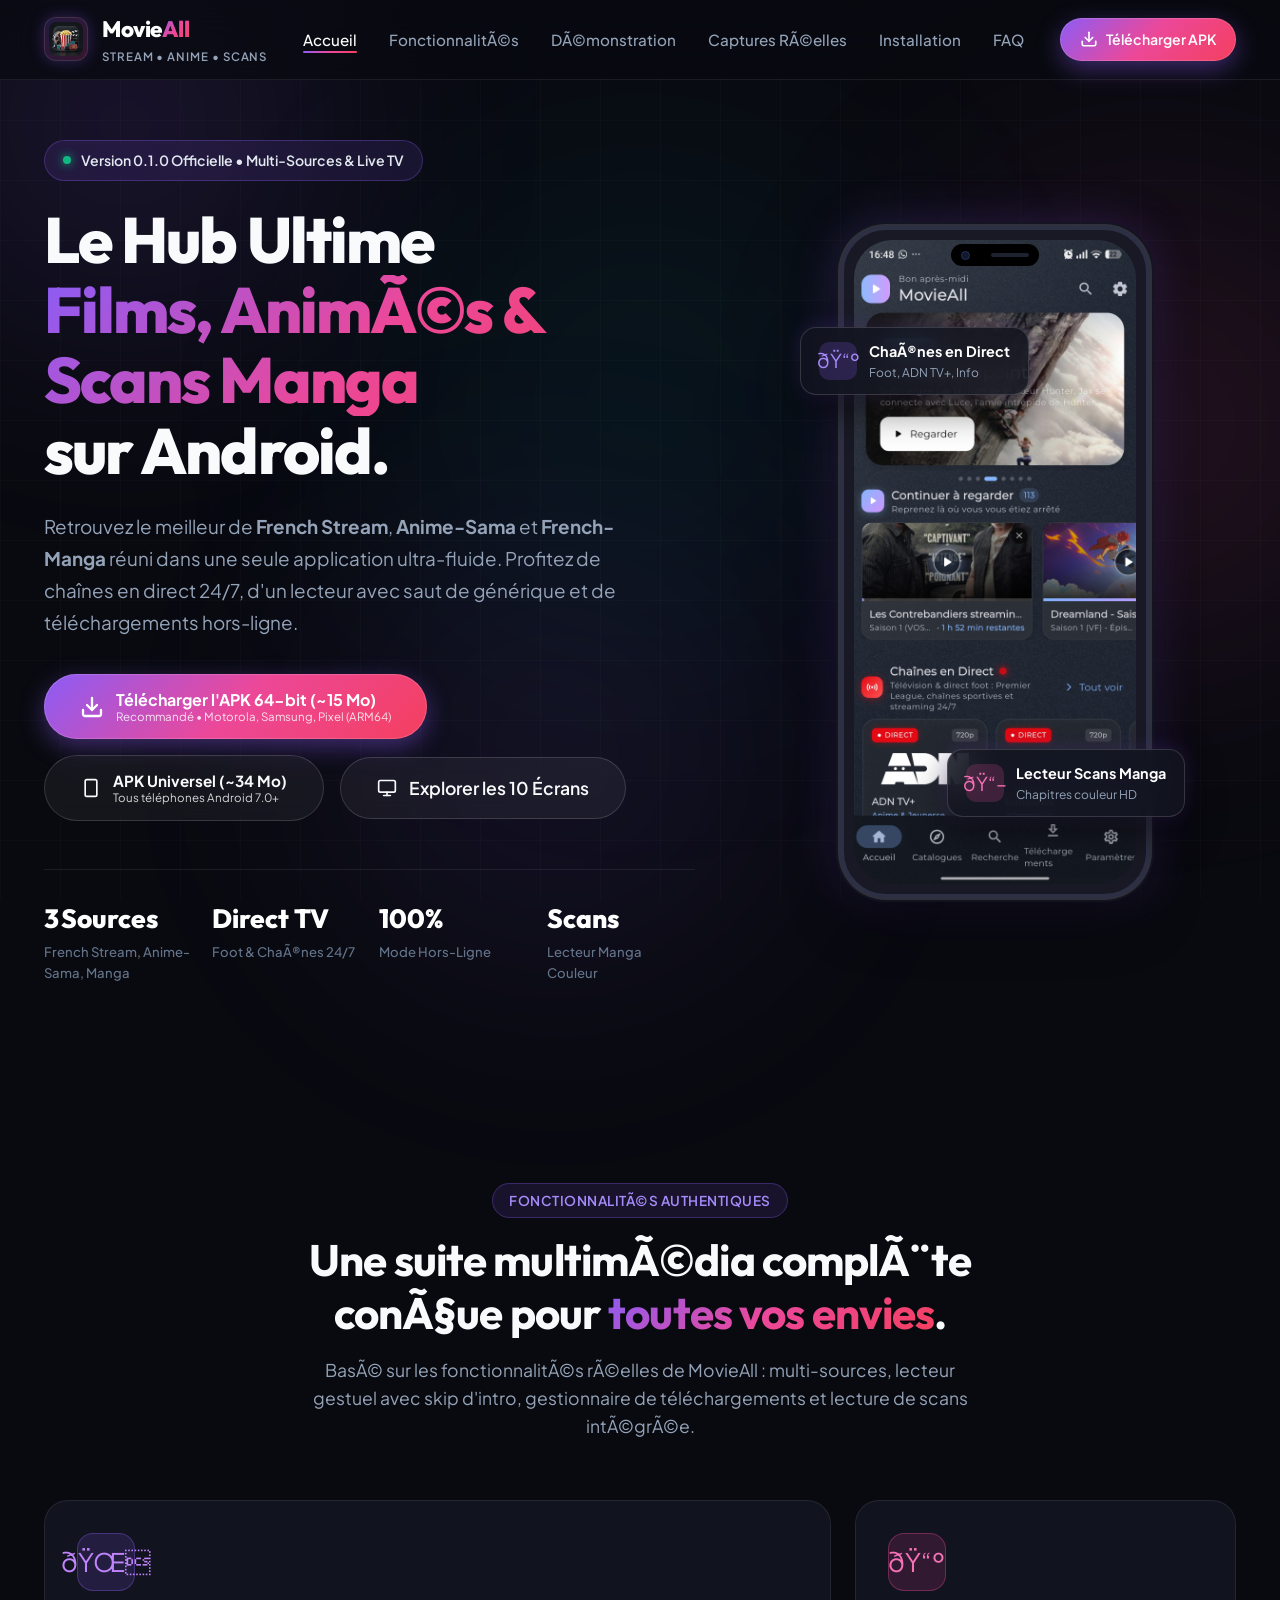
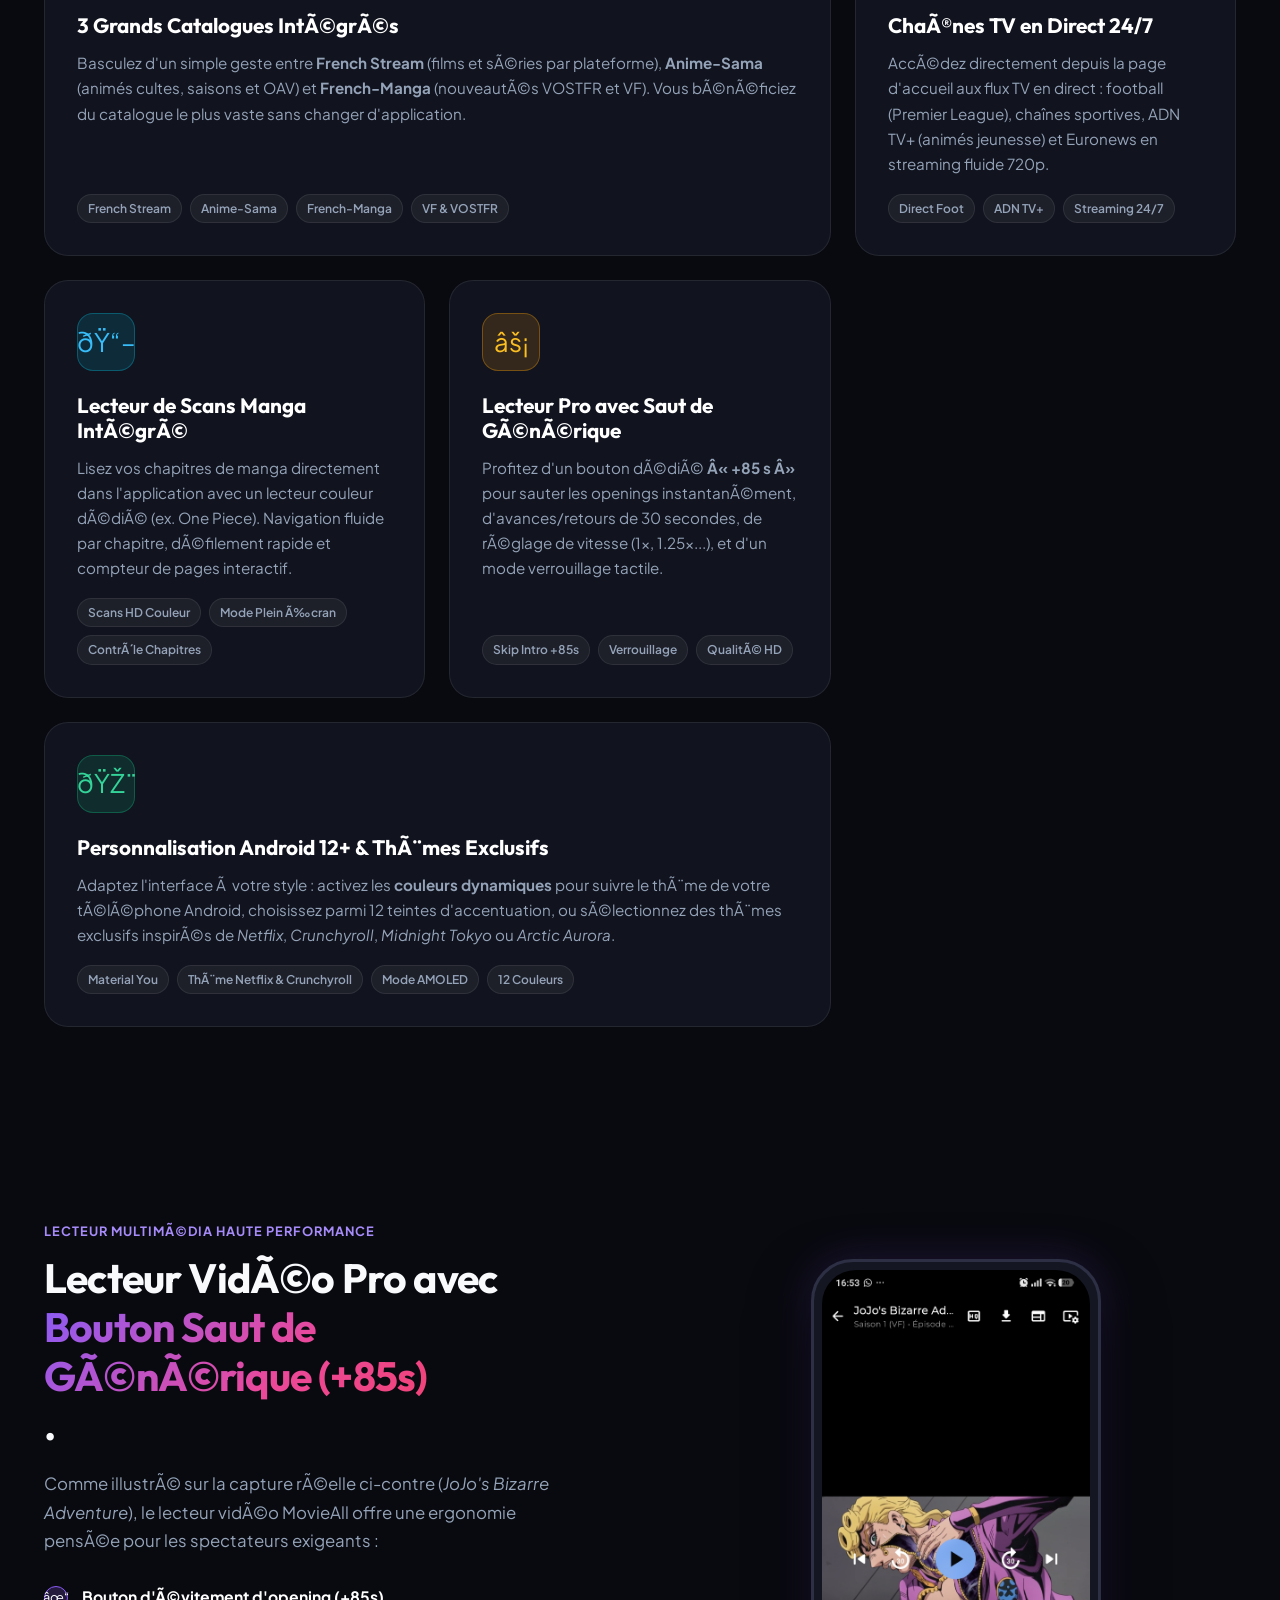
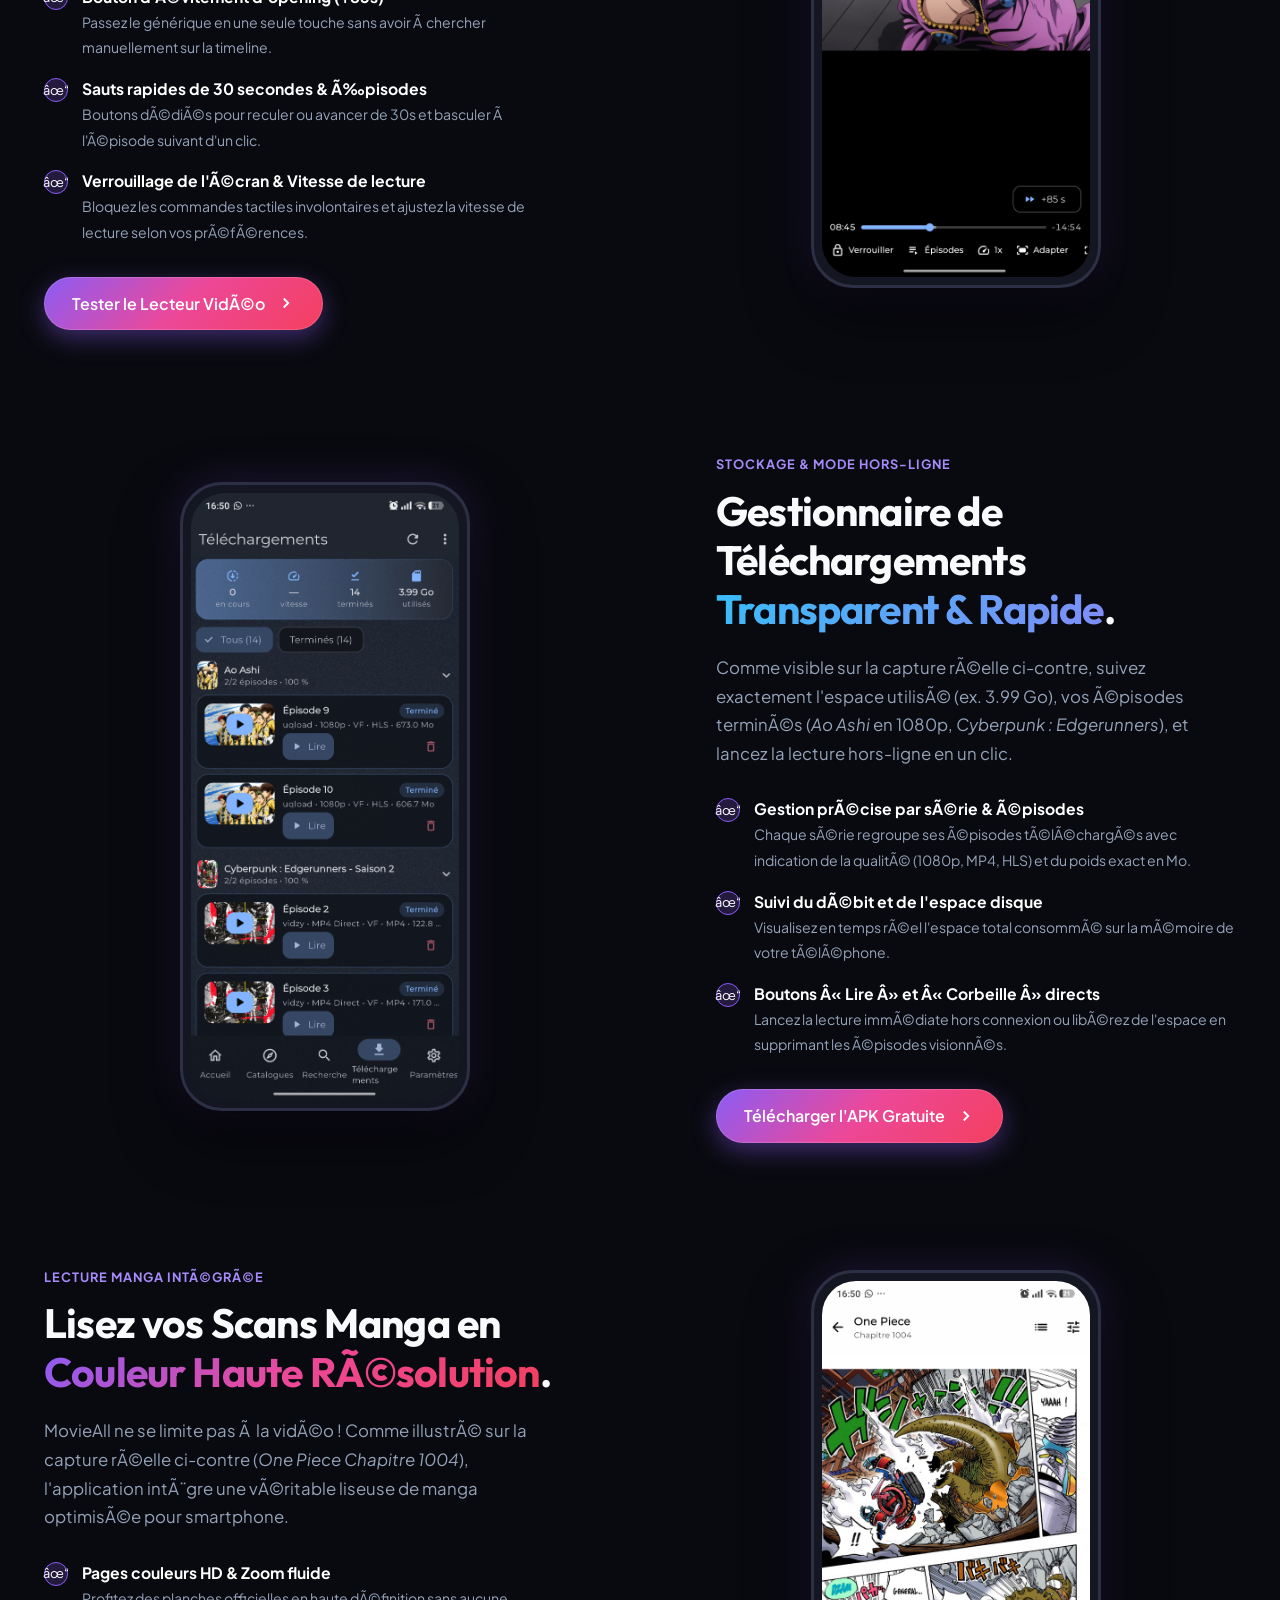
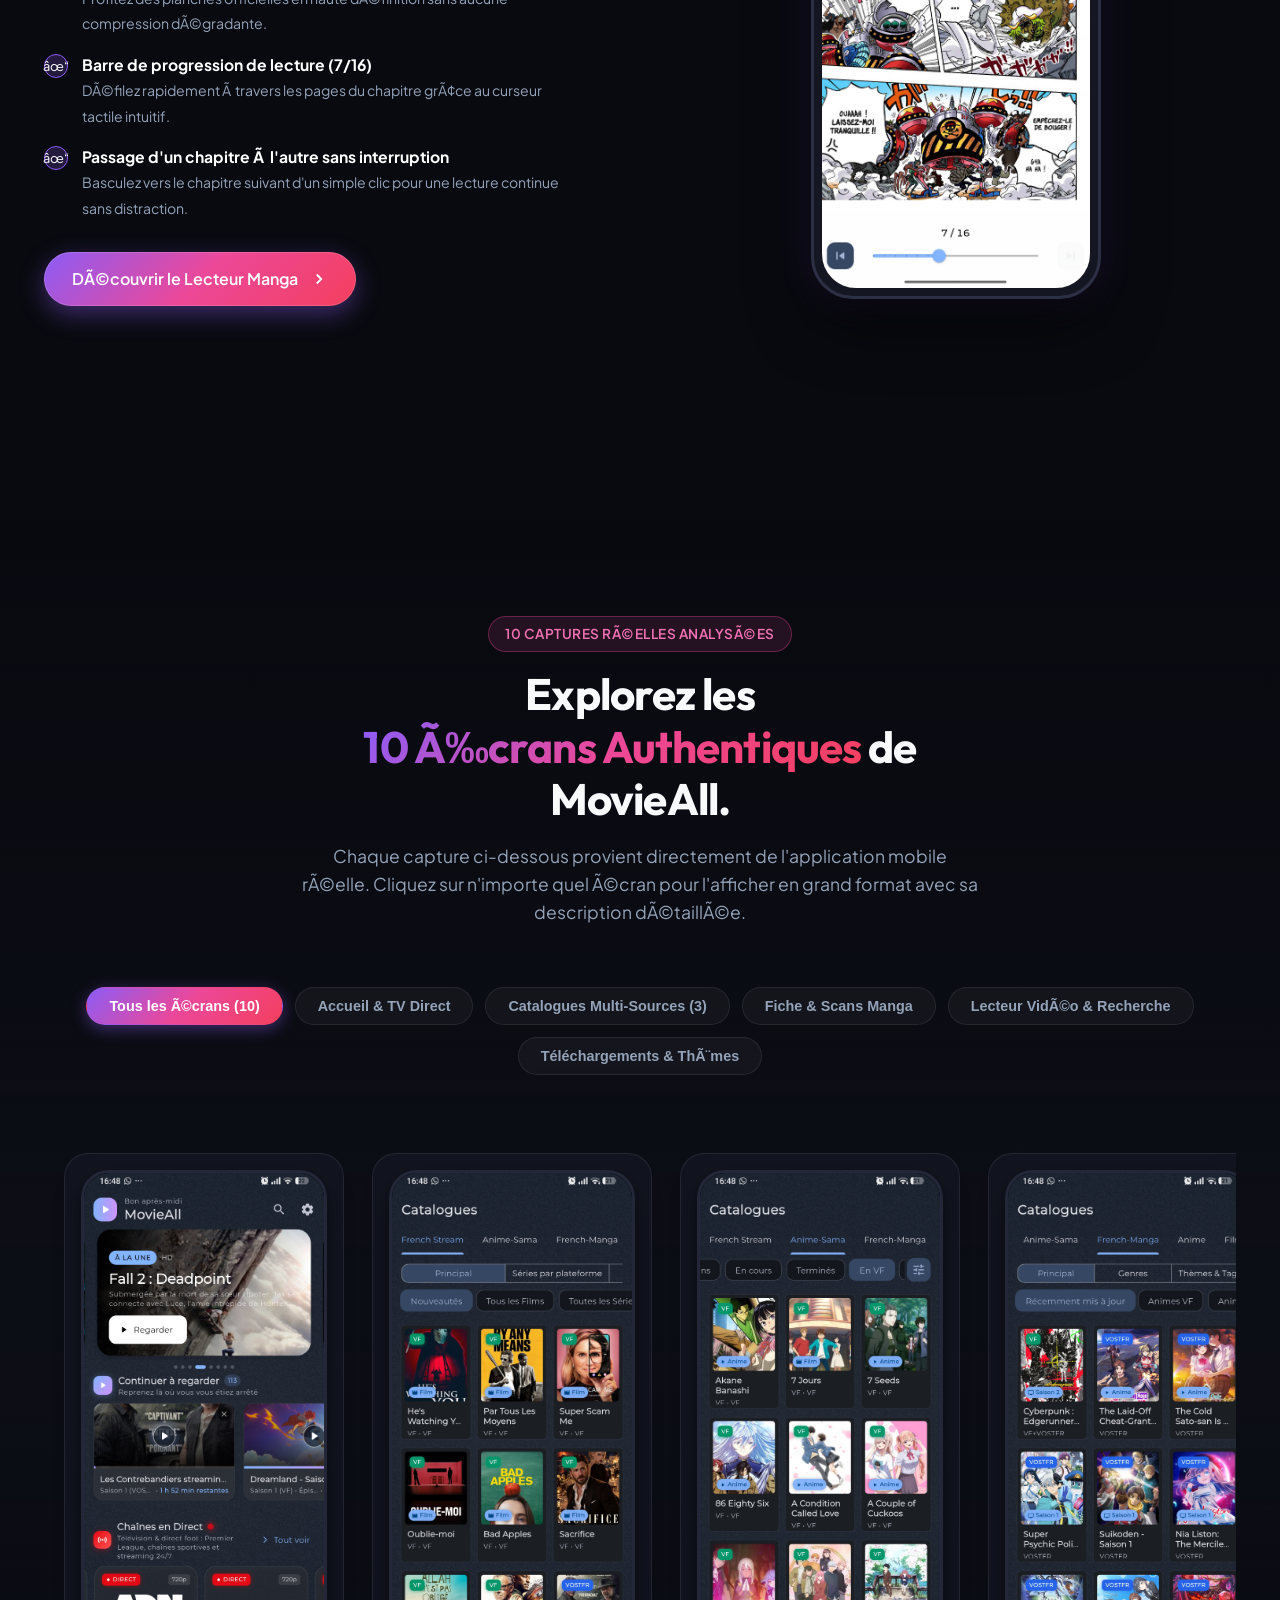
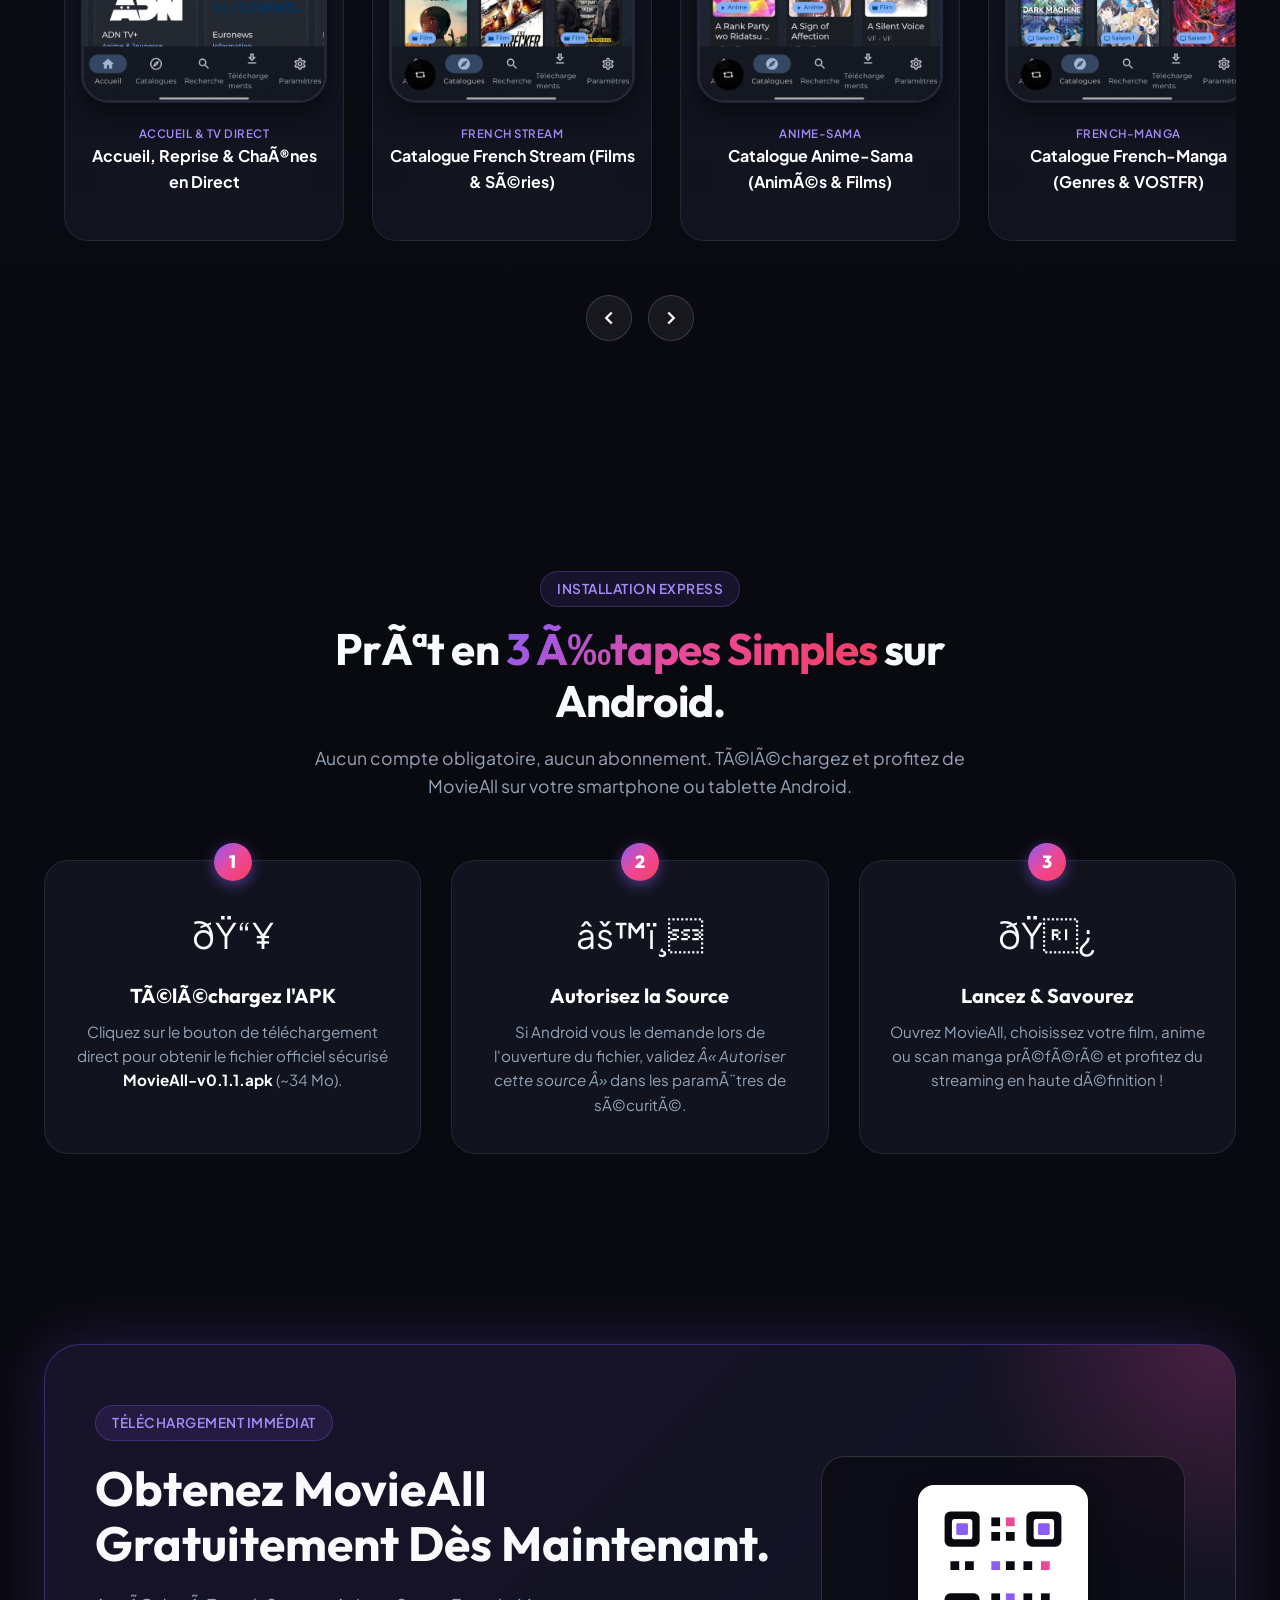
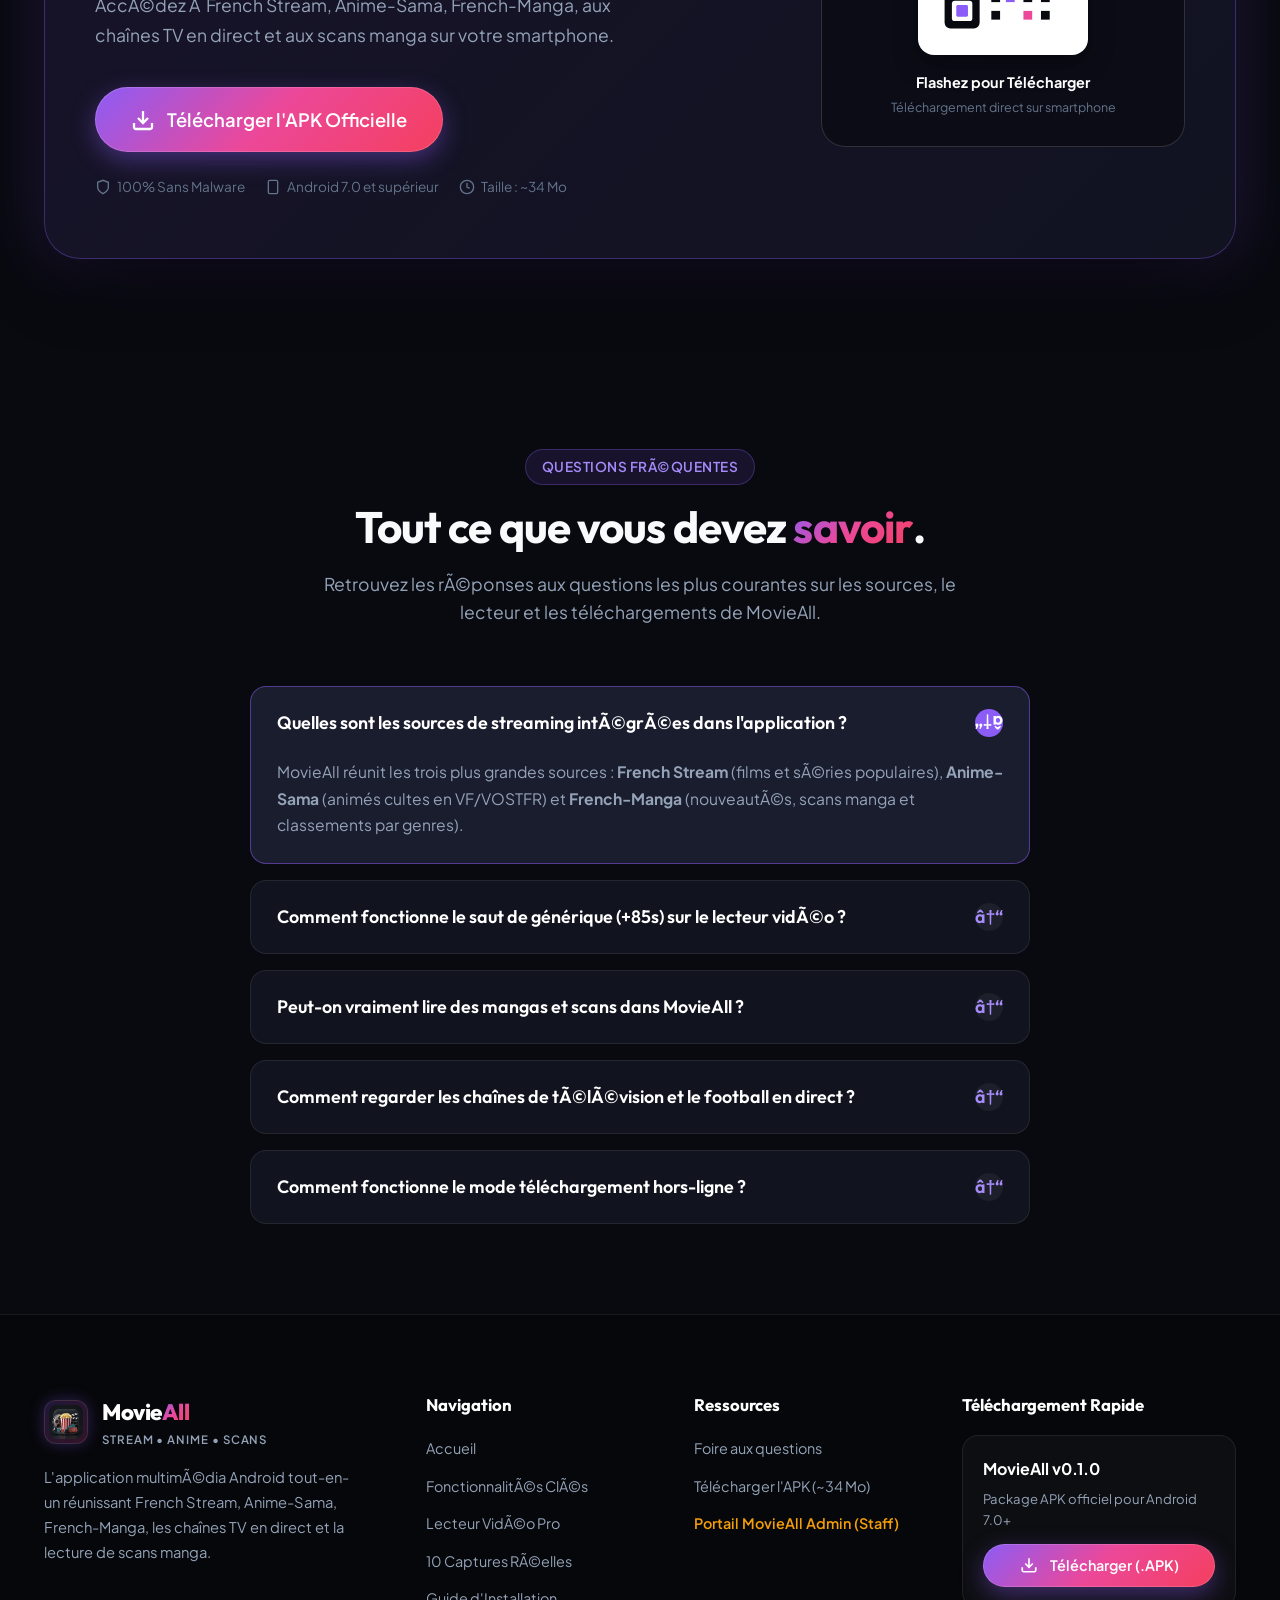
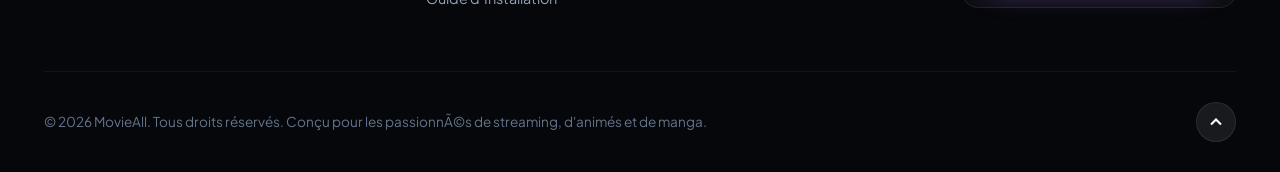
==== commit f441748d: "feat: add 64-bit arm64-v8a optimized APK download option for Motorola, Samsung, Pixel" ====
--- a/index.html
+++ b/index.html
@@ -4,7 +4,7 @@
   <meta charset="UTF-8">
   <meta name="viewport" content="width=device-width, initial-scale=1.0">
   <title>MovieAll â€” Streaming, AnimÃ©s, Scans Manga & ChaÃ®nes en Direct sur Android</title>
-  <meta name="description" content="DÃ©couvrez MovieAll : l'application Android ultime rÃ©unissant French Stream, Anime-Sama et French-Manga. Films, sÃ©ries, animÃ©s, lecteur de scans manga, chaÃ®nes en direct et téléchargements hors-ligne.">
+  <meta name="description" content="DÃ©couvrez MovieAll : l'application Android ultime réunissant French Stream, Anime-Sama et French-Manga. Films, sÃ©ries, animés, lecteur de scans manga, chaînes en direct et téléchargements hors-ligne.">
   <meta name="keywords" content="MovieAll, anime-sama, french stream, french manga, scans manga, streaming direct, telecharger apk, film gratuit, vostfr, lecteur video hd, android">
   <meta name="theme-color" content="#090a10">
 
@@ -41,7 +41,7 @@
           </div>
           <div class="brand-text">
             <span class="brand-name">Movie<span class="gradient-text">All</span></span>
-            <span class="brand-tagline">Stream â€¢ Anime â€¢ Scans</span>
+            <span class="brand-tagline">Stream • Anime • Scans</span>
           </div>
         </a>
 
@@ -85,7 +85,7 @@
         <div class="hero-content">
           <div class="hero-tag">
             <span class="pulse-dot"></span>
-            <span class="hero-tag-text">Version 0.1.0 Officielle â€¢ Multi-Sources & Live TV</span>
+            <span class="hero-tag-text">Version 0.1.0 Officielle • Multi-Sources & Live TV</span>
           </div>
 
           <h1 class="hero-title">
@@ -93,11 +93,11 @@
           </h1>
 
           <p class="hero-description">
-            Retrouvez le meilleur de <strong>French Stream</strong>, <strong>Anime-Sama</strong> et <strong>French-Manga</strong> rÃ©uni dans une seule application ultra-fluide. Profitez de chaÃ®nes en direct 24/7, d'un lecteur avec saut de gÃ©nÃ©rique et de téléchargements hors-ligne.
+            Retrouvez le meilleur de <strong>French Stream</strong>, <strong>Anime-Sama</strong> et <strong>French-Manga</strong> réuni dans une seule application ultra-fluide. Profitez de chaînes en direct 24/7, d'un lecteur avec saut de générique et de téléchargements hors-ligne.
           </p>
 
           <div class="hero-cta-group">
-            <a href="https://github.com/abdoulboureima1000000/abdoul/releases/download/vision/app-release.apk" download="MovieAll-v0.1.1.apk" class="btn btn-primary btn-lg btn-glow direct-download-action" id="hero-direct-download">
+            <a href="https://github.com/abdoulboureima1000000/abdoul/releases/download/vision/app-arm64-v8a-release.apk" download="MovieAll-v0.1.1-arm64.apk" class="btn btn-primary btn-lg btn-glow direct-download-action" id="hero-arm64-download">
               <span class="btn-ripple"></span>
               <svg width="24" height="24" viewBox="0 0 24 24" fill="none" stroke="currentColor" stroke-width="2.3" stroke-linecap="round" stroke-linejoin="round">
                 <path d="M21 15v4a2 2 0 0 1-2 2H5a2 2 0 0 1-2-2v-4"></path>
@@ -105,8 +105,18 @@
                 <line x1="12" y1="15" x2="12" y2="3"></line>
               </svg>
               <div class="download-info-badge">
-                <span class="main-label">Télécharger Directement l'APK</span>
-                <span class="sub-label">Android 7.0+ â€¢ v0.1.1 (~34 Mo)</span>
+                <span class="main-label">Télécharger l'APK 64-bit (~15 Mo)</span>
+                <span class="sub-label">Recommandé • Motorola, Samsung, Pixel (ARM64)</span>
+              </div>
+            </a>
+            <a href="https://github.com/abdoulboureima1000000/abdoul/releases/download/vision/app-release.apk" download="MovieAll-v0.1.1-universal.apk" class="btn btn-secondary btn-lg direct-download-action" id="hero-universal-download">
+              <svg width="20" height="20" viewBox="0 0 24 24" fill="none" stroke="currentColor" stroke-width="2">
+                <rect x="5" y="2" width="14" height="20" rx="2" ry="2"></rect>
+                <line x1="12" y1="18" x2="12.01" y2="18"></line>
+              </svg>
+              <div class="download-info-badge" style="text-align: left;">
+                <span class="main-label" style="font-size: 0.95rem;">APK Universel (~34 Mo)</span>
+                <span class="sub-label">Tous téléphones Android 7.0+</span>
               </div>
             </a>
 
@@ -116,7 +126,7 @@
                 <line x1="8" y1="21" x2="16" y2="21"></line>
                 <line x1="12" y1="17" x2="12" y2="21"></line>
               </svg>
-              <span>Explorer les 10 Ã‰crans</span>
+              <span>Explorer les 10 Écrans</span>
             </a>
           </div>
 
@@ -199,7 +209,7 @@
             <div class="card-icon-box icon-purple">ðŸŒ</div>
             <h3 class="card-title">3 Grands Catalogues IntÃ©grÃ©s</h3>
             <p class="card-description">
-              Basculez d'un simple geste entre <strong>French Stream</strong> (films et sÃ©ries par plateforme), <strong>Anime-Sama</strong> (animÃ©s cultes, saisons et OAV) et <strong>French-Manga</strong> (nouveautÃ©s VOSTFR et VF). Vous bÃ©nÃ©ficiez du catalogue le plus vaste sans changer d'application.
+              Basculez d'un simple geste entre <strong>French Stream</strong> (films et sÃ©ries par plateforme), <strong>Anime-Sama</strong> (animés cultes, saisons et OAV) et <strong>French-Manga</strong> (nouveautÃ©s VOSTFR et VF). Vous bÃ©nÃ©ficiez du catalogue le plus vaste sans changer d'application.
             </p>
             <div class="card-footer-tags">
               <span class="tag-badge">French Stream</span>
@@ -214,7 +224,7 @@
             <div class="card-icon-box icon-pink">ðŸ“º</div>
             <h3 class="card-title">ChaÃ®nes TV en Direct 24/7</h3>
             <p class="card-description">
-              AccÃ©dez directement depuis la page d'accueil aux flux TV en direct : football (Premier League), chaÃ®nes sportives, ADN TV+ (animÃ©s jeunesse) et Euronews en streaming fluide 720p.
+              AccÃ©dez directement depuis la page d'accueil aux flux TV en direct : football (Premier League), chaînes sportives, ADN TV+ (animés jeunesse) et Euronews en streaming fluide 720p.
             </p>
             <div class="card-footer-tags">
               <span class="tag-badge">Direct Foot</span>
@@ -289,7 +299,7 @@
                 <div class="spotlight-check">âœ“</div>
                 <div class="spotlight-feature-text">
                   <strong>Bouton d'Ã©vitement d'opening (+85s)</strong>
-                  <span>Passez le gÃ©nÃ©rique en une seule touche sans avoir Ã  chercher manuellement sur la timeline.</span>
+                  <span>Passez le générique en une seule touche sans avoir Ã  chercher manuellement sur la timeline.</span>
                 </div>
               </li>
               <li class="spotlight-feature-item">
@@ -321,11 +331,11 @@
           </div>
         </div>
 
-        <!-- Spotlight 2: TÃ©lÃ©chargement Hors Ligne (Capture 7) -->
+        <!-- Spotlight 2: Téléchargement Hors Ligne (Capture 7) -->
         <div class="spotlight-row reverse">
           <div class="spotlight-content">
             <span class="spotlight-tag">Stockage & Mode Hors-Ligne</span>
-            <h3 class="spotlight-title">Gestionnaire de TÃ©lÃ©chargements <span class="gradient-text-cyan">Transparent & Rapide</span>.</h3>
+            <h3 class="spotlight-title">Gestionnaire de Téléchargements <span class="gradient-text-cyan">Transparent & Rapide</span>.</h3>
             <p class="spotlight-desc">
               Comme visible sur la capture rÃ©elle ci-contre, suivez exactement l'espace utilisÃ© (ex. 3.99 Go), vos Ã©pisodes terminÃ©s (<em>Ao Ashi</em> en 1080p, <em>Cyberpunk : Edgerunners</em>), et lancez la lecture hors-ligne en un clic.
             </p>
@@ -362,7 +372,7 @@
 
           <div class="spotlight-mockup">
             <div class="spotlight-phone">
-              <img src="assets/screenshots/screen-7.jpg" alt="Capture rÃ©elle du Gestionnaire de TÃ©lÃ©chargements MovieAll">
+              <img src="assets/screenshots/screen-7.jpg" alt="Capture rÃ©elle du Gestionnaire de Téléchargements MovieAll">
             </div>
           </div>
         </div>
@@ -436,7 +446,7 @@
           <button class="filter-btn" data-filter="sources" id="filter-sources">Catalogues Multi-Sources (3)</button>
           <button class="filter-btn" data-filter="details-scans" id="filter-details-scans">Fiche & Scans Manga</button>
           <button class="filter-btn" data-filter="player-search" id="filter-player-search">Lecteur VidÃ©o & Recherche</button>
-          <button class="filter-btn" data-filter="downloads-settings" id="filter-downloads-settings">TÃ©lÃ©chargements & ThÃ¨mes</button>
+          <button class="filter-btn" data-filter="downloads-settings" id="filter-downloads-settings">Téléchargements & ThÃ¨mes</button>
         </div>
 
         <!-- Carousel Track Wrapper -->
@@ -508,10 +518,10 @@
       <div class="container">
         <div class="download-banner-card">
           <div class="download-cta-header">
-            <span class="badge-pill">TÃ©lÃ©chargement ImmÃ©diat</span>
-            <h2 class="download-cta-title">Obtenez MovieAll Gratuitement DÃ¨s Maintenant.</h2>
+            <span class="badge-pill">Téléchargement Immédiat</span>
+            <h2 class="download-cta-title">Obtenez MovieAll Gratuitement Dès Maintenant.</h2>
             <p class="download-cta-desc">
-              AccÃ©dez Ã  French Stream, Anime-Sama, French-Manga, aux chaÃ®nes TV en direct et aux scans manga sur votre smartphone.
+              AccÃ©dez Ã  French Stream, Anime-Sama, French-Manga, aux chaînes TV en direct et aux scans manga sur votre smartphone.
             </p>
 
             <div class="download-actions-row">
@@ -532,7 +542,7 @@
               </div>
               <div class="meta-tag-item">
                 <svg width="16" height="16" viewBox="0 0 24 24" fill="none" stroke="currentColor" stroke-width="2"><rect x="5" y="2" width="14" height="20" rx="2" ry="2"></rect><line x1="12" y1="18" x2="12.01" y2="18"></line></svg>
-                <span>Android 7.0 et supÃ©rieur</span>
+                <span>Android 7.0 et supérieur</span>
               </div>
               <div class="meta-tag-item">
                 <svg width="16" height="16" viewBox="0 0 24 24" fill="none" stroke="currentColor" stroke-width="2"><circle cx="12" cy="12" r="10"></circle><polyline points="12 6 12 12 16 14"></polyline></svg>
@@ -579,7 +589,7 @@
               </svg>
             </div>
             <div class="qr-label">Flashez pour Télécharger</div>
-            <div class="qr-sublabel">TÃ©lÃ©chargement direct sur smartphone</div>
+            <div class="qr-sublabel">Téléchargement direct sur smartphone</div>
           </div>
         </div>
       </div>
@@ -605,13 +615,13 @@
               <div class="faq-icon-arrow">â†“</div>
             </button>
             <div class="faq-content">
-              MovieAll rÃ©unit les trois plus grandes sources : <strong>French Stream</strong> (films et sÃ©ries populaires), <strong>Anime-Sama</strong> (animÃ©s cultes en VF/VOSTFR) et <strong>French-Manga</strong> (nouveautÃ©s, scans manga et classements par genres).
+              MovieAll réunit les trois plus grandes sources : <strong>French Stream</strong> (films et sÃ©ries populaires), <strong>Anime-Sama</strong> (animés cultes en VF/VOSTFR) et <strong>French-Manga</strong> (nouveautÃ©s, scans manga et classements par genres).
             </div>
           </div>
 
           <div class="faq-item">
             <button class="faq-trigger" id="faq-trigger-2">
-              <span>Comment fonctionne le saut de gÃ©nÃ©rique (+85s) sur le lecteur vidÃ©o ?</span>
+              <span>Comment fonctionne le saut de générique (+85s) sur le lecteur vidÃ©o ?</span>
               <div class="faq-icon-arrow">â†“</div>
             </button>
             <div class="faq-content">
@@ -631,11 +641,11 @@
 
           <div class="faq-item">
             <button class="faq-trigger" id="faq-trigger-4">
-              <span>Comment regarder les chaÃ®nes de tÃ©lÃ©vision et le football en direct ?</span>
+              <span>Comment regarder les chaînes de tÃ©lÃ©vision et le football en direct ?</span>
               <div class="faq-icon-arrow">â†“</div>
             </button>
             <div class="faq-content">
-              Depuis l'onglet Accueil, la section Â« ChaÃ®nes en Direct Â» vous donne un accÃ¨s continu 24/7 aux retransmissions sportives (notamment les matchs de Premier League), ainsi qu'aux flux de chaÃ®nes comme ADN TV+ et Euronews en 720p.
+              Depuis l'onglet Accueil, la section Â« ChaÃ®nes en Direct Â» vous donne un accÃ¨s continu 24/7 aux retransmissions sportives (notamment les matchs de Premier League), ainsi qu'aux flux de chaînes comme ADN TV+ et Euronews en 720p.
             </div>
           </div>
 
@@ -645,7 +655,7 @@
               <div class="faq-icon-arrow">â†“</div>
             </button>
             <div class="faq-content">
-              Sur la fiche de n'importe quel Ã©pisode, appuyez sur l'icÃ´ne de téléchargement. Vos fichiers se tÃ©lÃ©chargent en tÃ¢che de fond dans l'onglet Â« TÃ©lÃ©chargements Â». Vous pouvez y suivre l'espace disque utilisÃ© et visionner vos contenus sans aucune connexion Internet.
+              Sur la fiche de n'importe quel Ã©pisode, appuyez sur l'icÃ´ne de téléchargement. Vos fichiers se tÃ©lÃ©chargent en tÃ¢che de fond dans l'onglet Â« Téléchargements Â». Vous pouvez y suivre l'espace disque utilisÃ© et visionner vos contenus sans aucune connexion Internet.
             </div>
           </div>
         </div>
@@ -665,11 +675,11 @@
               </div>
               <div class="brand-text">
                 <span class="brand-name">Movie<span class="gradient-text">All</span></span>
-                <span class="brand-tagline">Stream â€¢ Anime â€¢ Scans</span>
+                <span class="brand-tagline">Stream • Anime • Scans</span>
               </div>
             </a>
             <p class="footer-brand-desc">
-              L'application multimÃ©dia Android tout-en-un rÃ©unissant French Stream, Anime-Sama, French-Manga, les chaÃ®nes TV en direct et la lecture de scans manga.
+              L'application multimÃ©dia Android tout-en-un réunissant French Stream, Anime-Sama, French-Manga, les chaînes TV en direct et la lecture de scans manga.
             </p>
           </div>
 
@@ -694,7 +704,7 @@
           </div>
 
           <div>
-            <h4 class="footer-col-title">TÃ©lÃ©chargement Rapide</h4>
+            <h4 class="footer-col-title">Téléchargement Rapide</h4>
             <div class="footer-apk-card">
               <div style="font-weight: 700; color: #fff; margin-bottom: 6px;">MovieAll v0.1.0</div>
               <div style="color: var(--text-secondary); font-size: 0.82rem; margin-bottom: 14px;">Package APK officiel pour Android 7.0+</div>
@@ -708,7 +718,7 @@
 
         <div class="footer-bottom">
           <div>
-            Â© 2026 MovieAll. Tous droits rÃ©servÃ©s. ConÃ§u pour les passionnÃ©s de streaming, d'animÃ©s et de manga.
+            © 2026 MovieAll. Tous droits réservés. Conçu pour les passionnÃ©s de streaming, d'animés et de manga.
           </div>
           <button class="back-to-top-btn" aria-label="Remonter en haut de la page" id="back-to-top">
             <svg width="20" height="20" viewBox="0 0 24 24" fill="none" stroke="currentColor" stroke-width="2.5"><polyline points="18 15 12 9 6 15"></polyline></svg>
@@ -720,8 +730,8 @@
     <!-- ======================================================================
          Interactive Lightbox Modal for Screenshots
          ====================================================================== -->
-    <div class="lightbox-modal" role="dialog" aria-modal="true" aria-label="AperÃ§u grand format">
-      <button class="lightbox-close-btn" aria-label="Fermer la vue" id="lightbox-close-btn">âœ•</button>
+    <div class="lightbox-modal" role="dialog" aria-modal="true" aria-label="Aperçu grand format">
+      <button class="lightbox-close-btn" aria-label="Fermer la vue" id="lightbox-close-btn">✕</button>
       <button class="lightbox-nav-btn lightbox-prev" aria-label="Image prÃ©cÃ©dente" id="lightbox-prev-btn">â®</button>
       <button class="lightbox-nav-btn lightbox-next" aria-label="Image suivante" id="lightbox-next-btn">â¯</button>
 
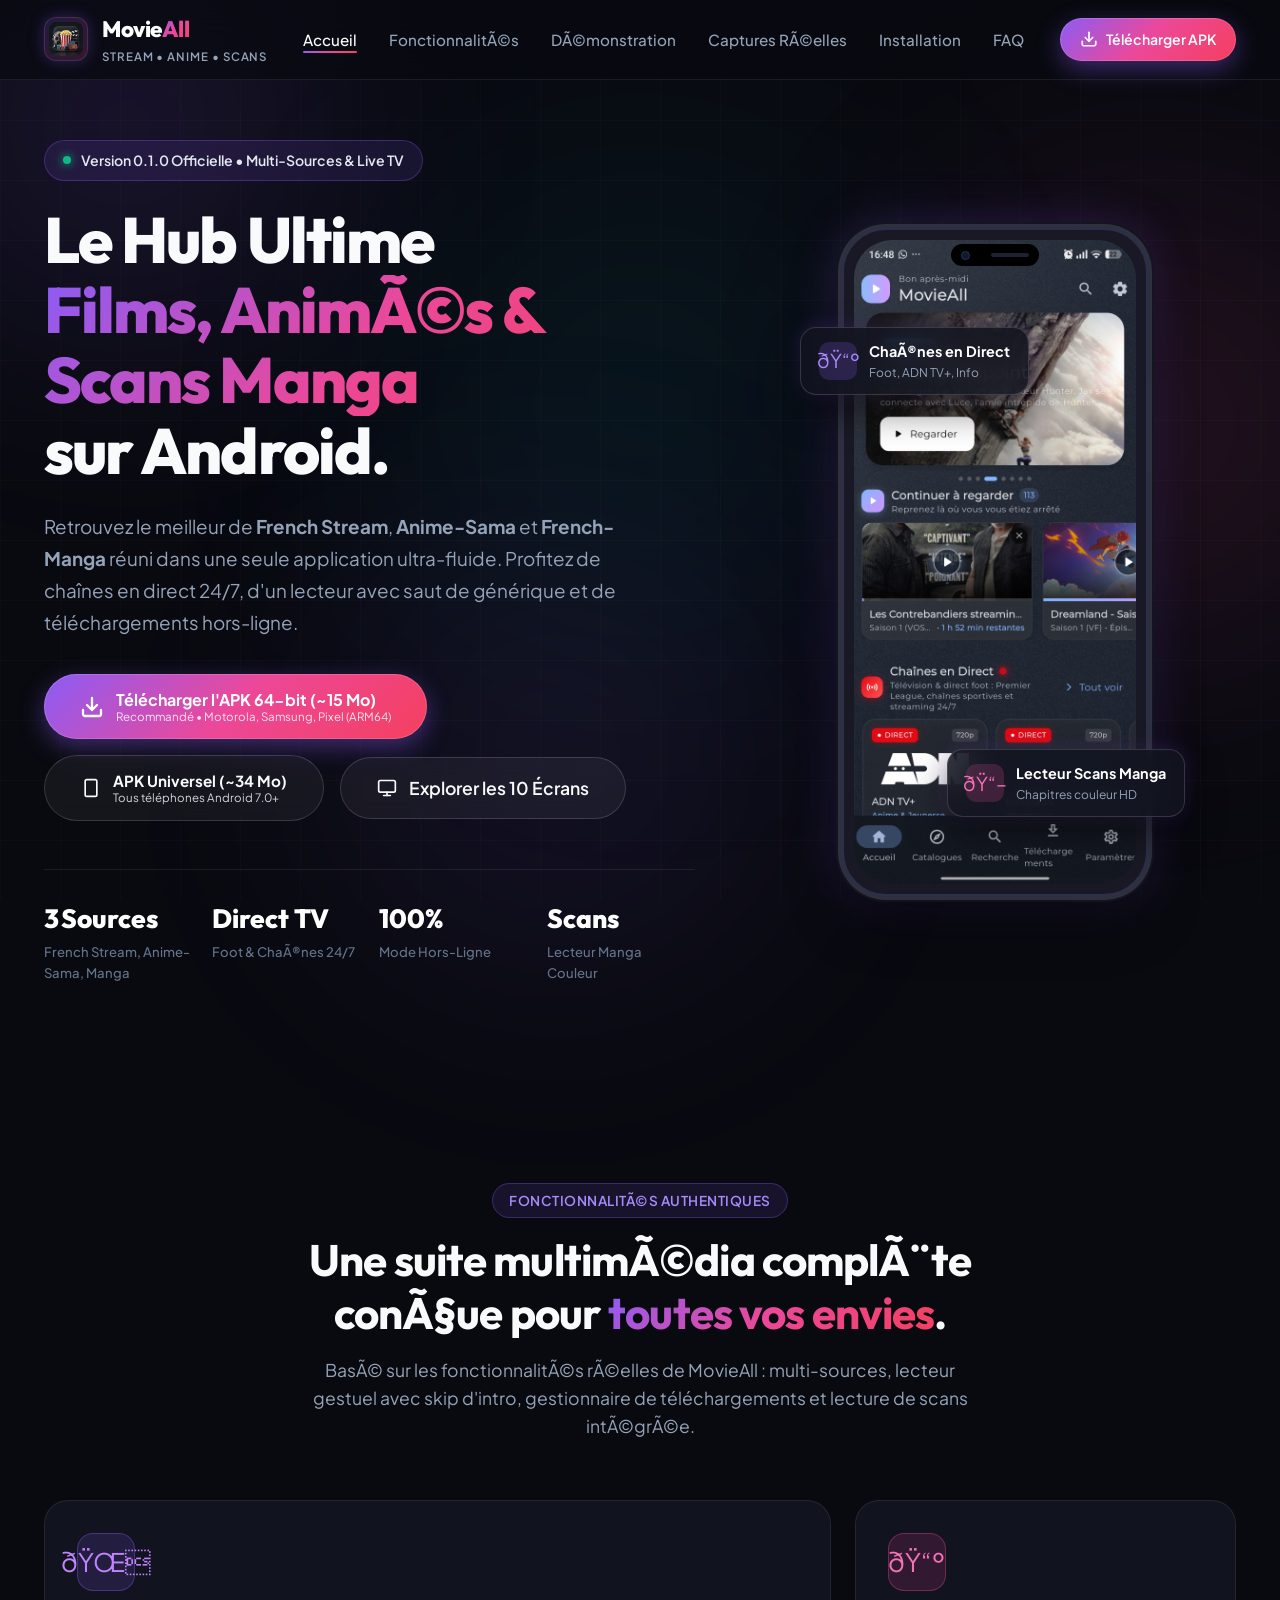
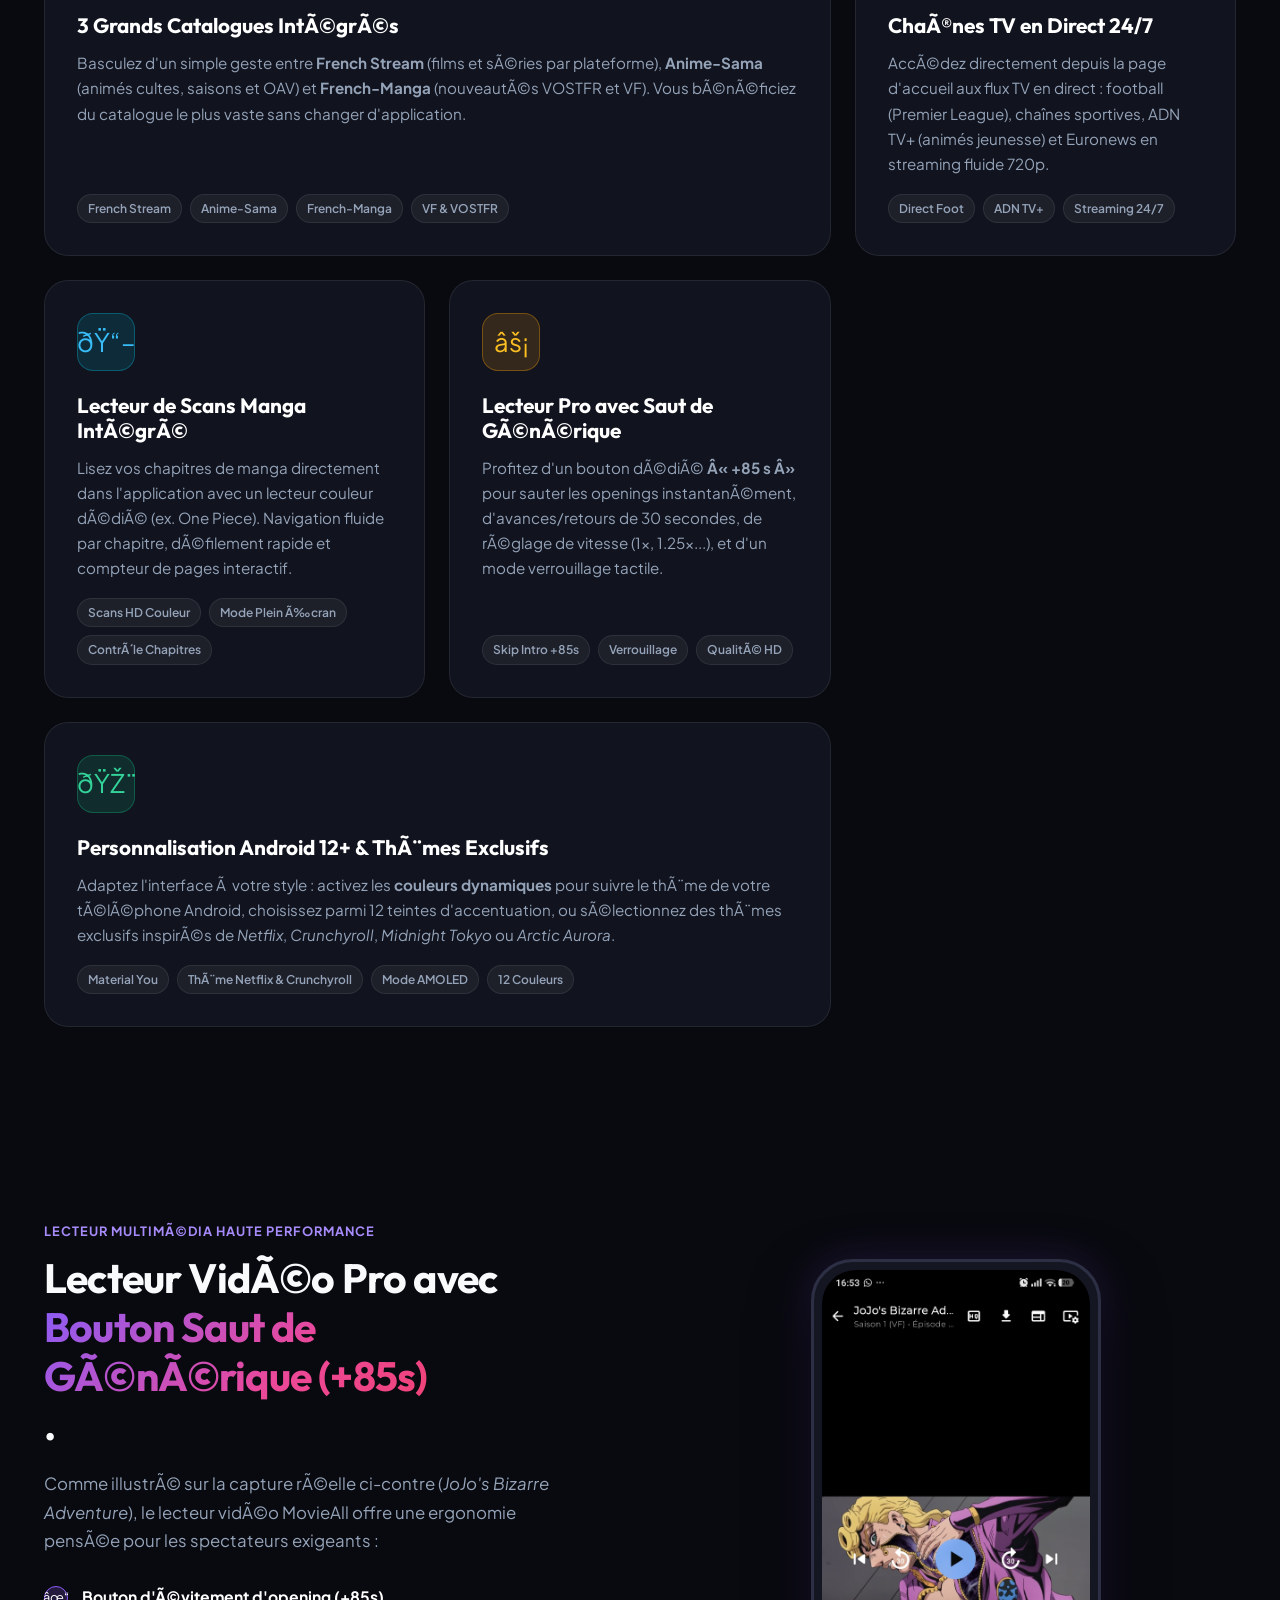
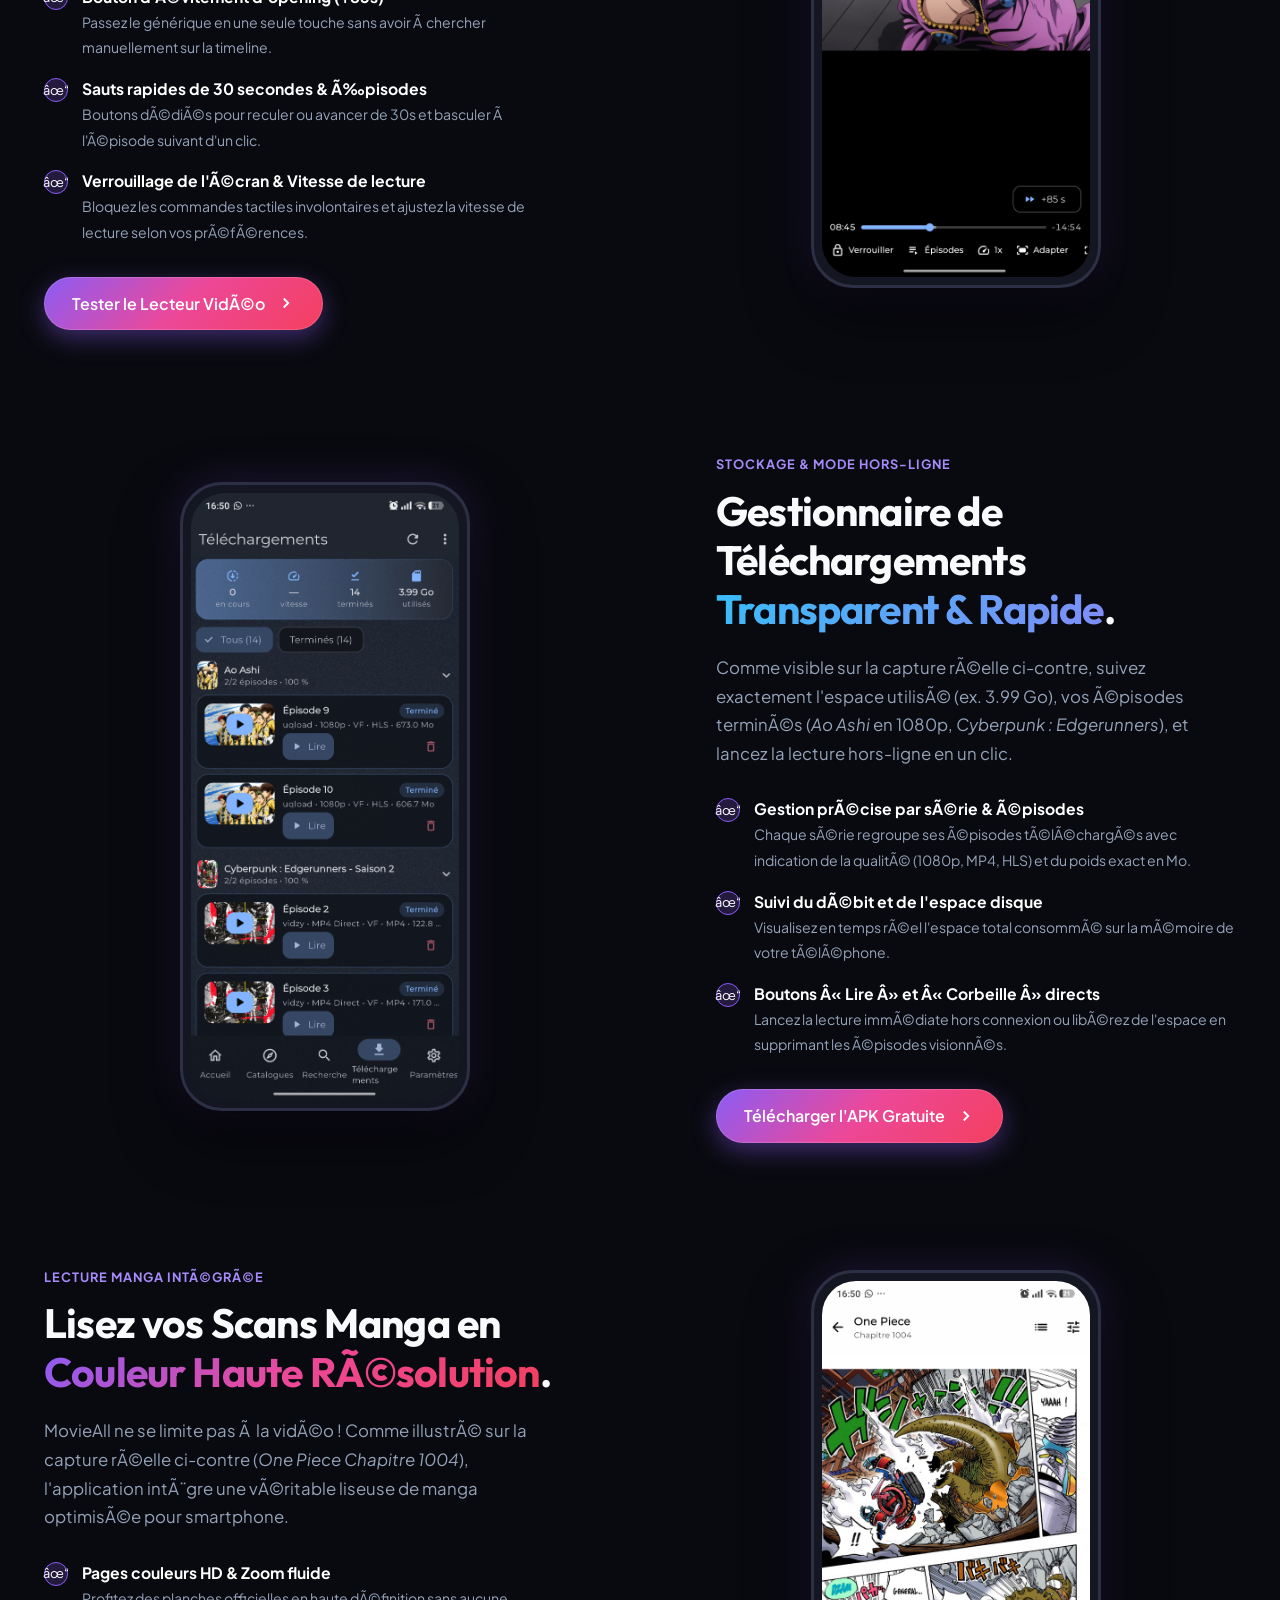
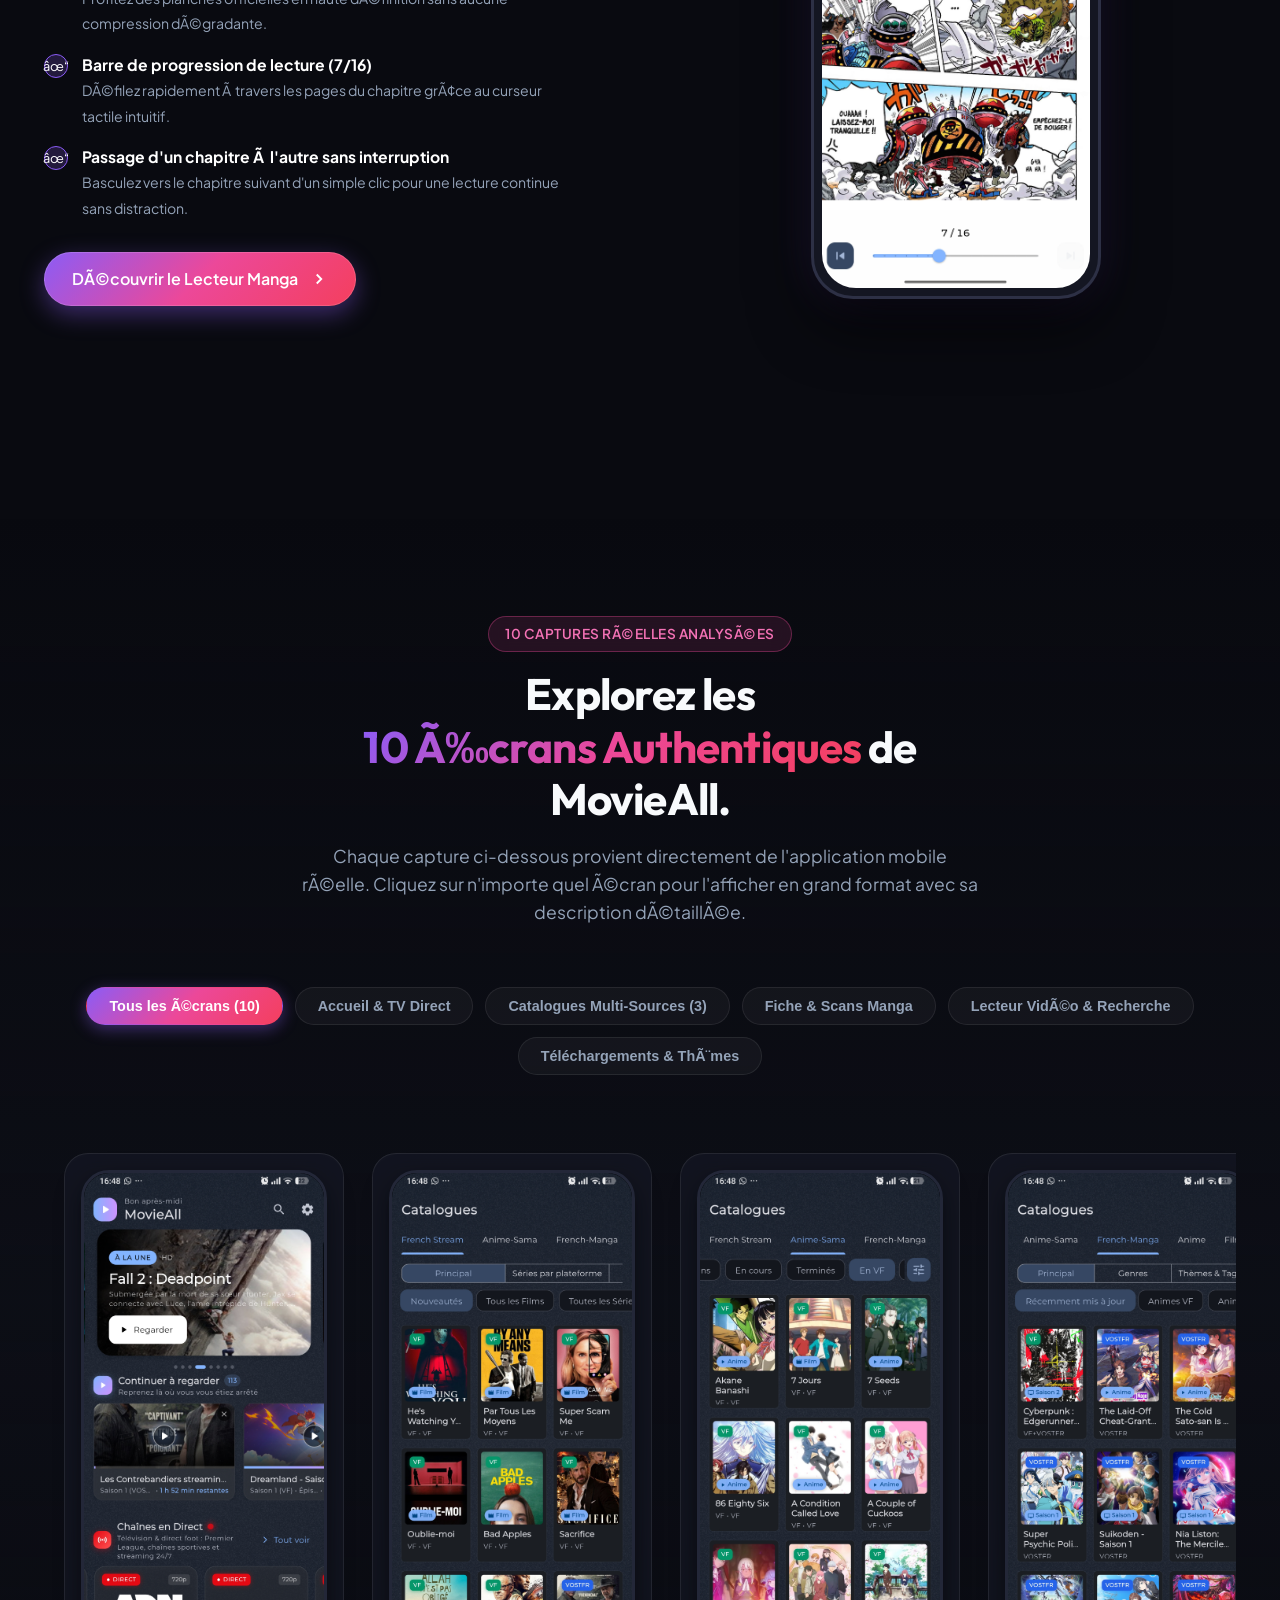
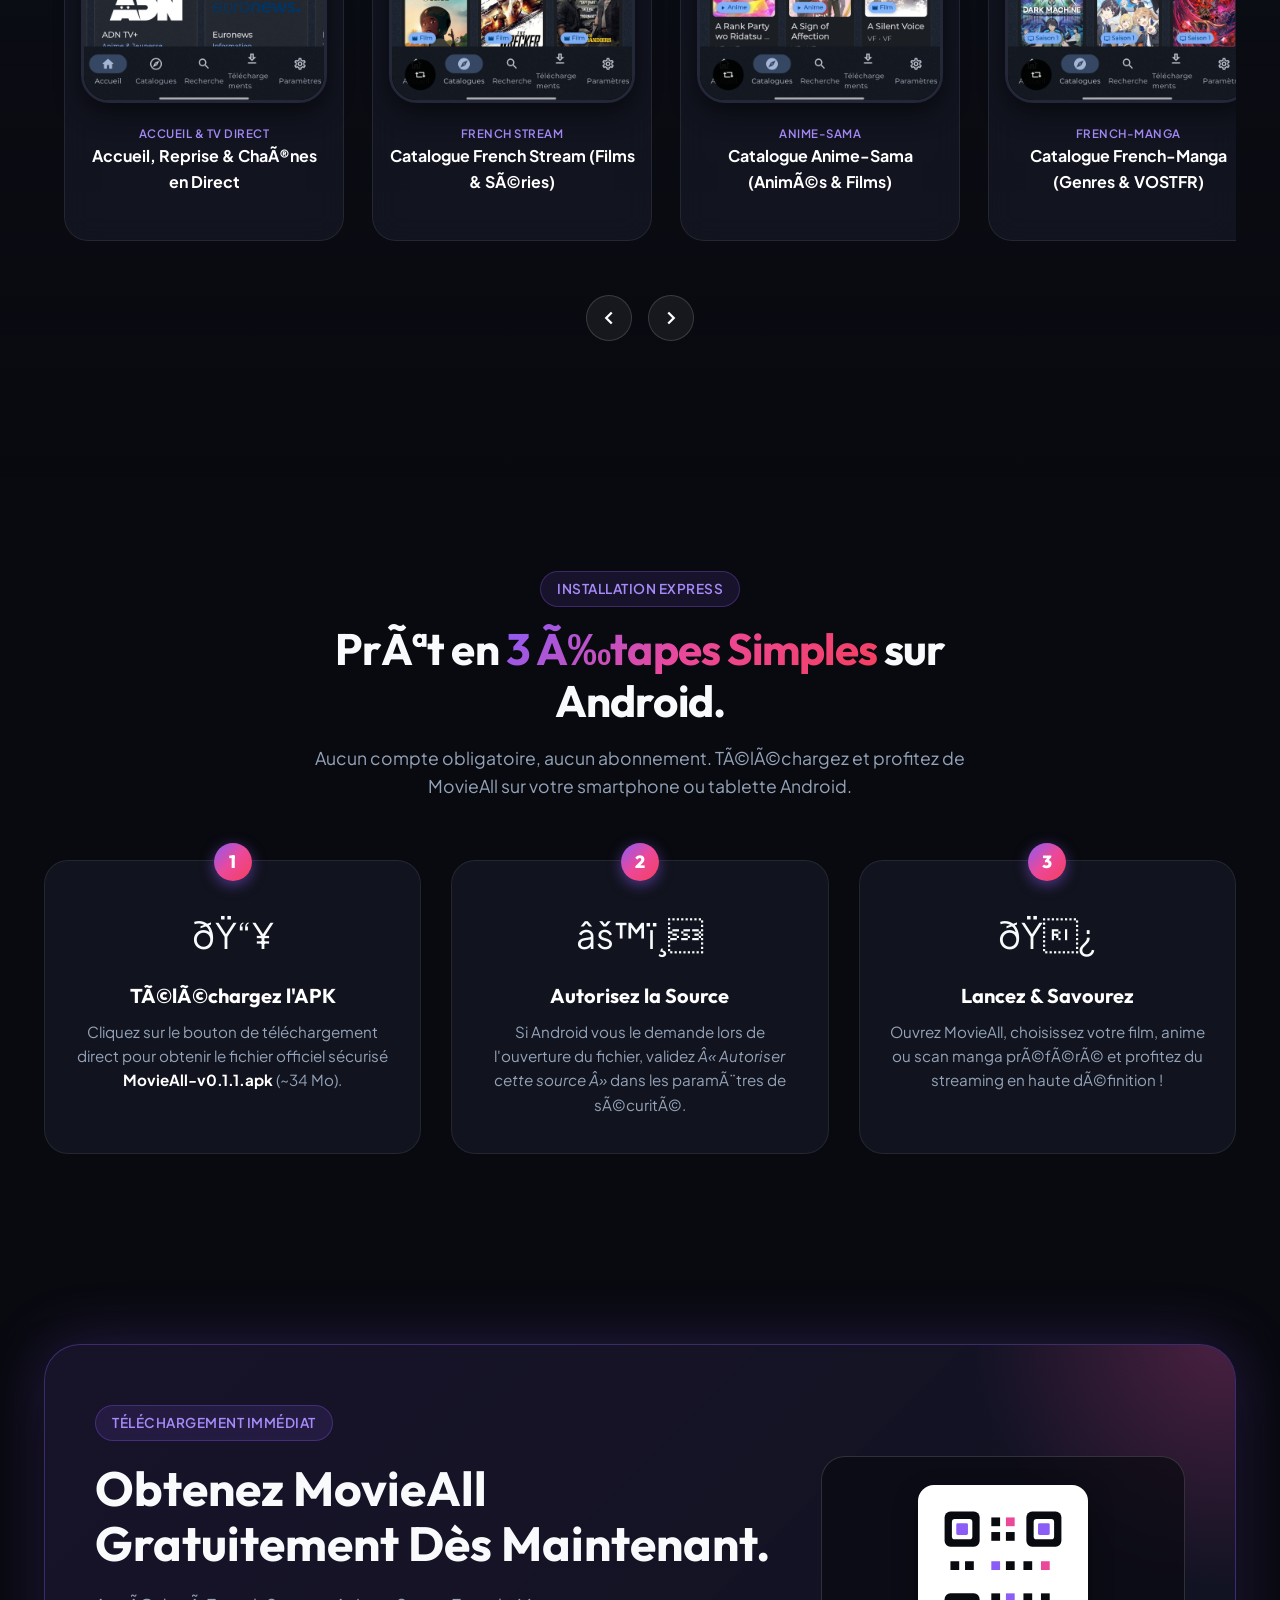
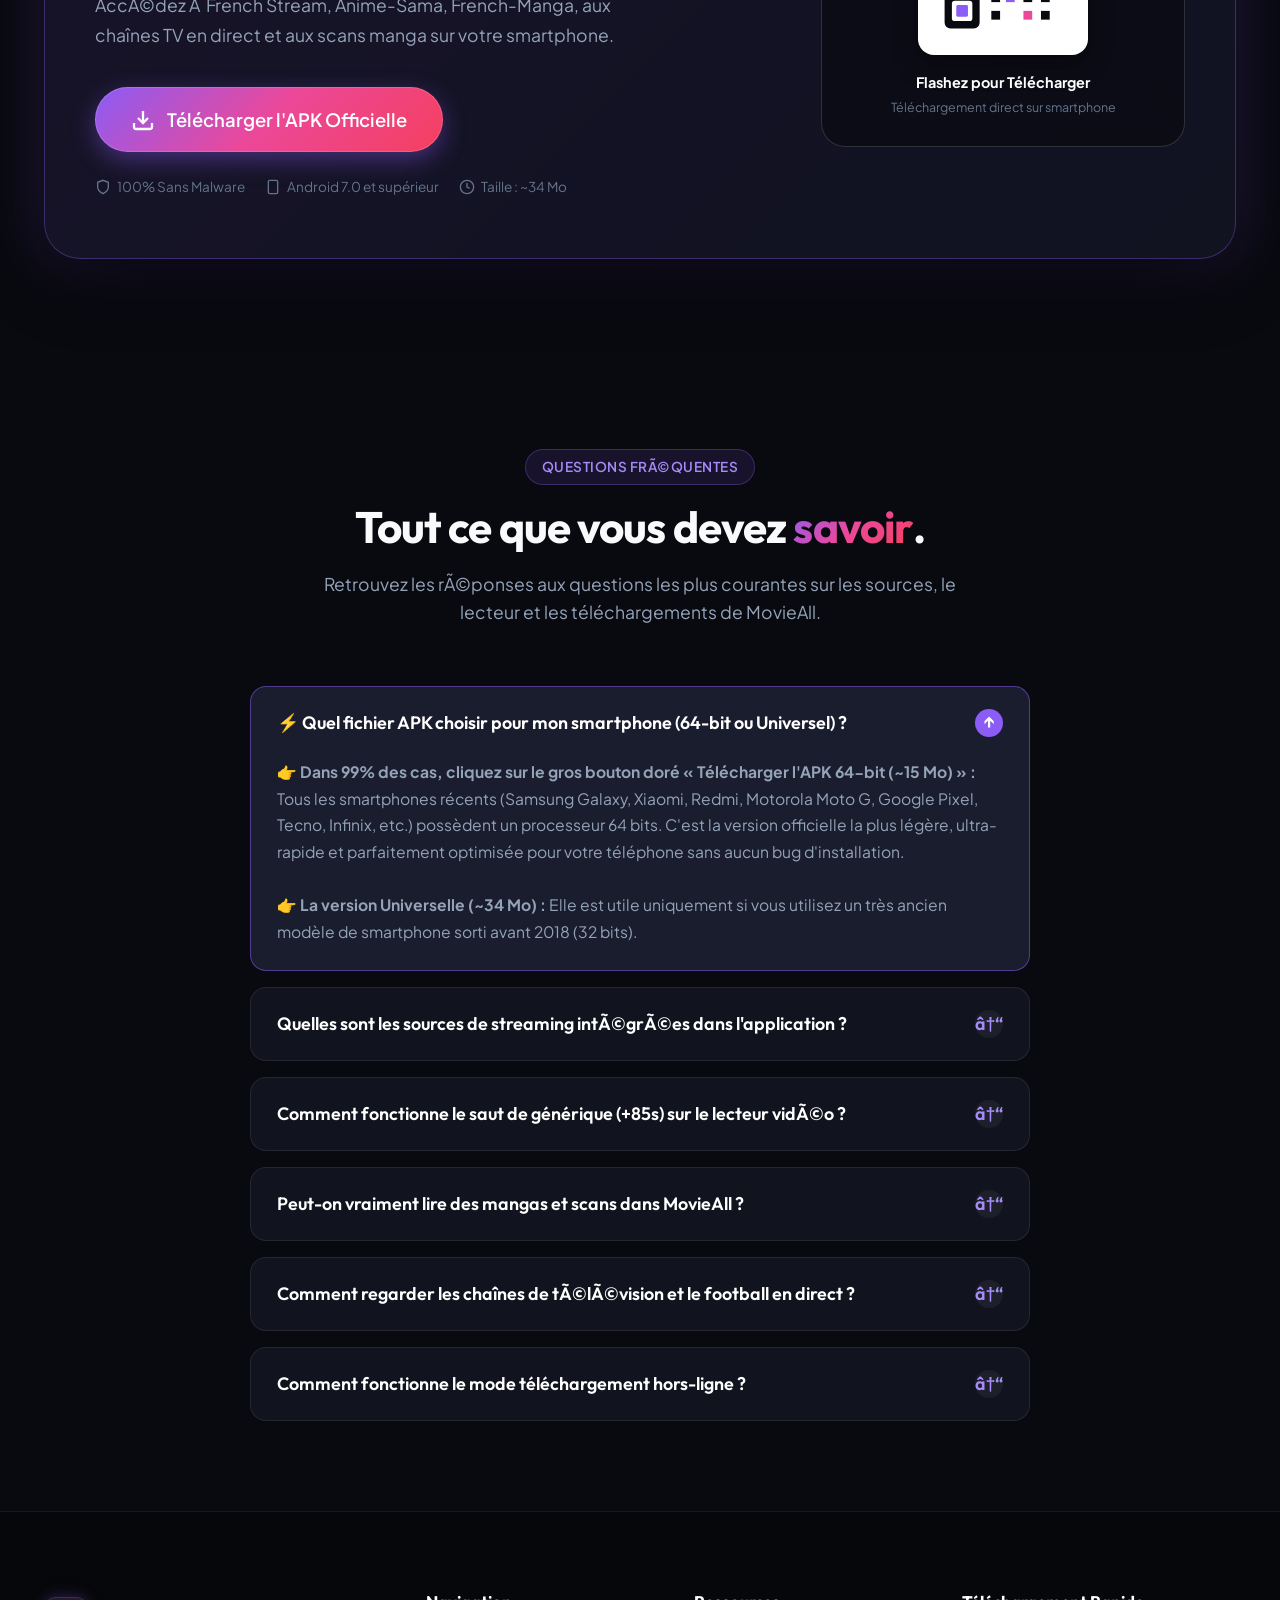
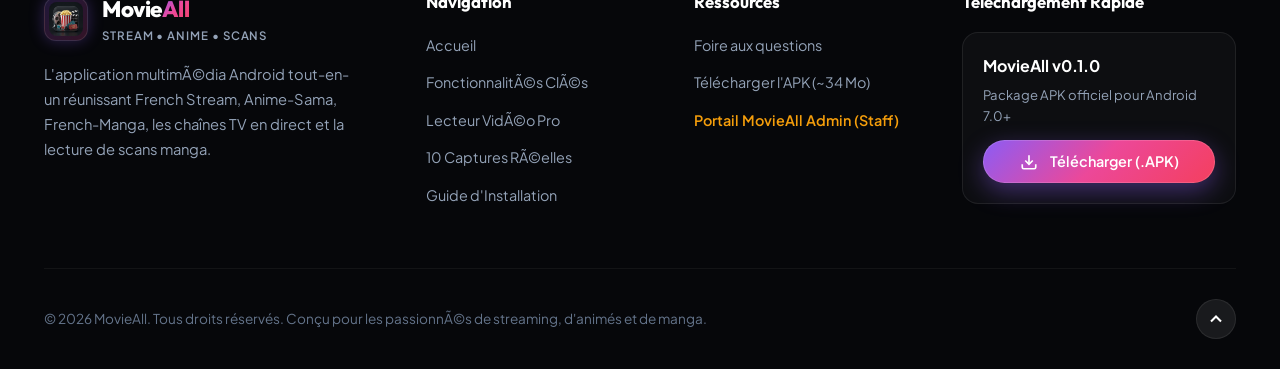
==== commit 01df379f: "docs: add clear explanation on which APK version to download" ====
--- a/index.html
+++ b/index.html
@@ -610,6 +610,17 @@
 
         <div class="faq-accordion">
           <div class="faq-item active">
+            <button class="faq-trigger" id="faq-trigger-version">
+              <span>⚡ Quel fichier APK choisir pour mon smartphone (64-bit ou Universel) ?</span>
+              <div class="faq-icon-arrow">↓</div>
+            </button>
+            <div class="faq-content">
+              <strong>👉 Dans 99% des cas, cliquez sur le gros bouton doré « Télécharger l'APK 64-bit (~15 Mo) » :</strong> Tous les smartphones récents (Samsung Galaxy, Xiaomi, Redmi, Motorola Moto G, Google Pixel, Tecno, Infinix, etc.) possèdent un processeur 64 bits. C'est la version officielle la plus légère, ultra-rapide et parfaitement optimisée pour votre téléphone sans aucun bug d'installation.<br><br>
+              <strong>👉 La version Universelle (~34 Mo) :</strong> Elle est utile uniquement si vous utilisez un très ancien modèle de smartphone sorti avant 2018 (32 bits).
+            </div>
+          </div>
+
+          <div class="faq-item">
             <button class="faq-trigger" id="faq-trigger-1">
               <span>Quelles sont les sources de streaming intÃ©grÃ©es dans l'application ?</span>
               <div class="faq-icon-arrow">â†“</div>
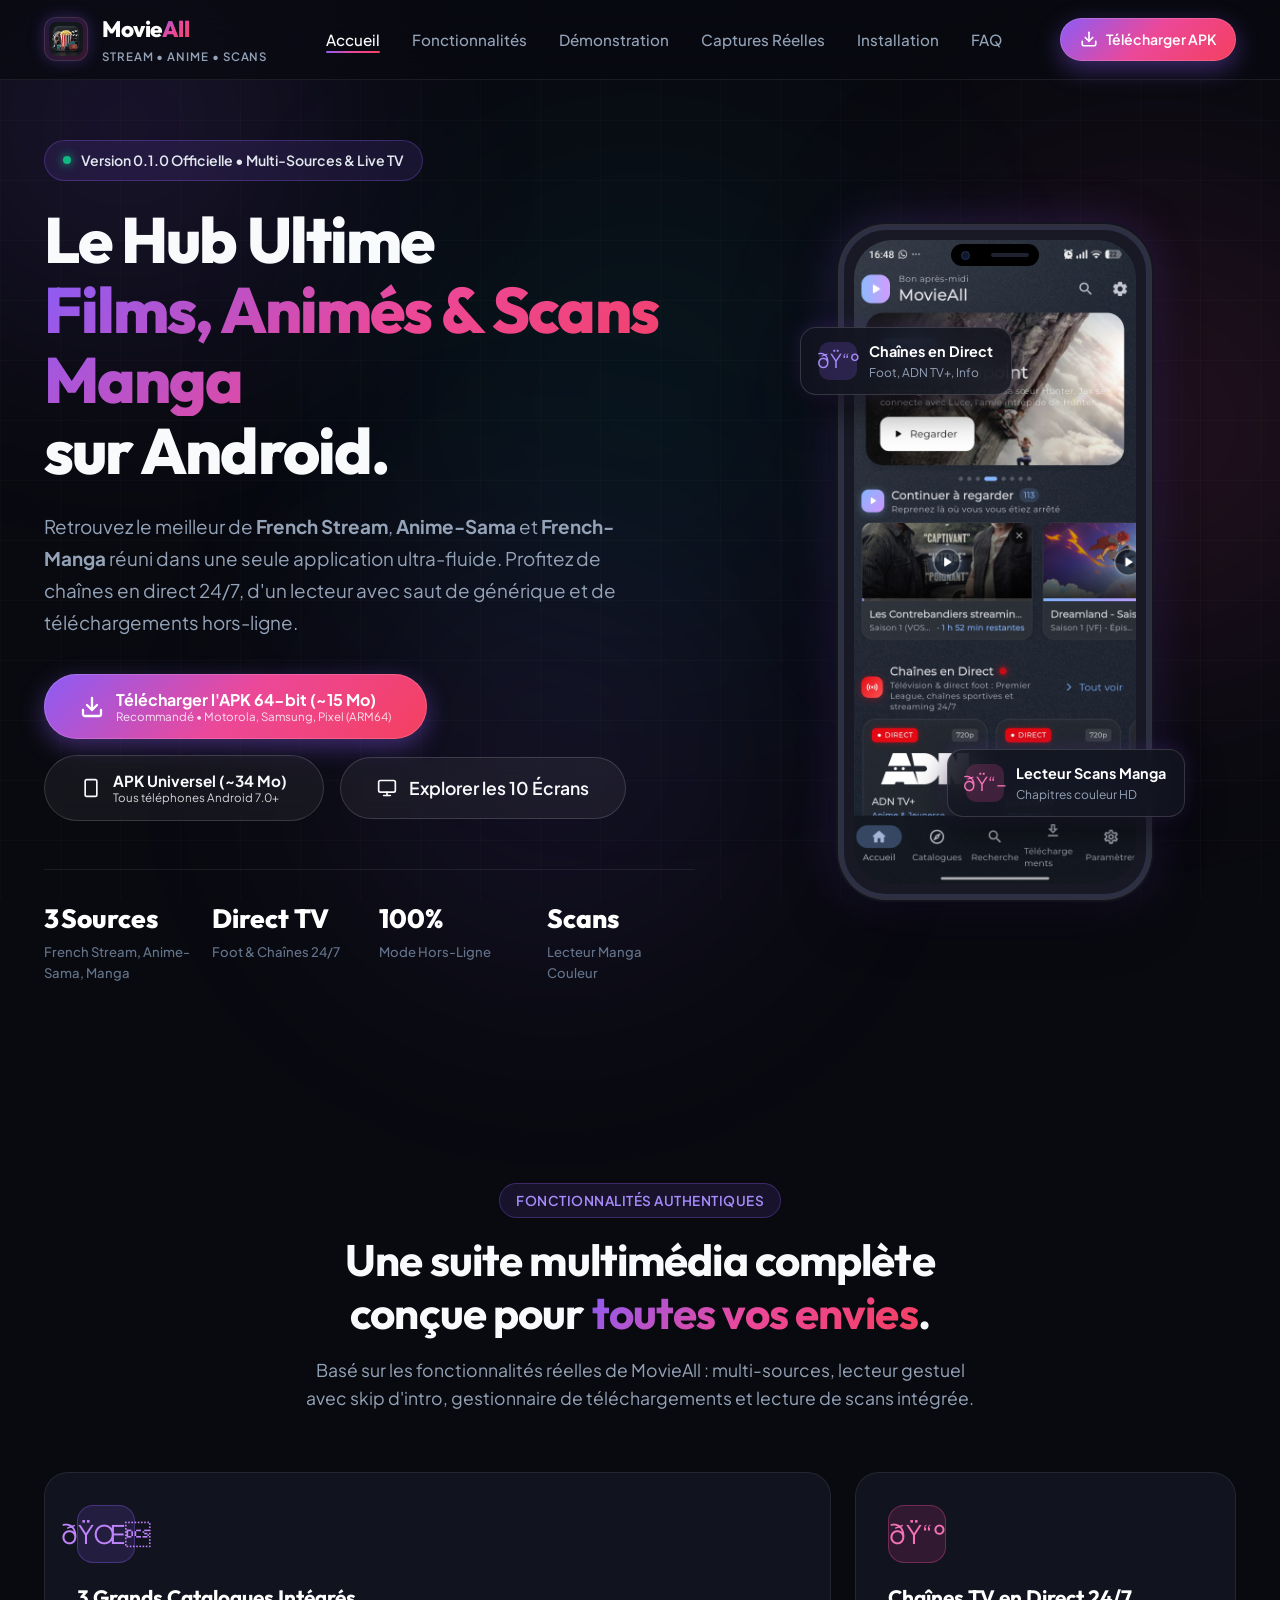
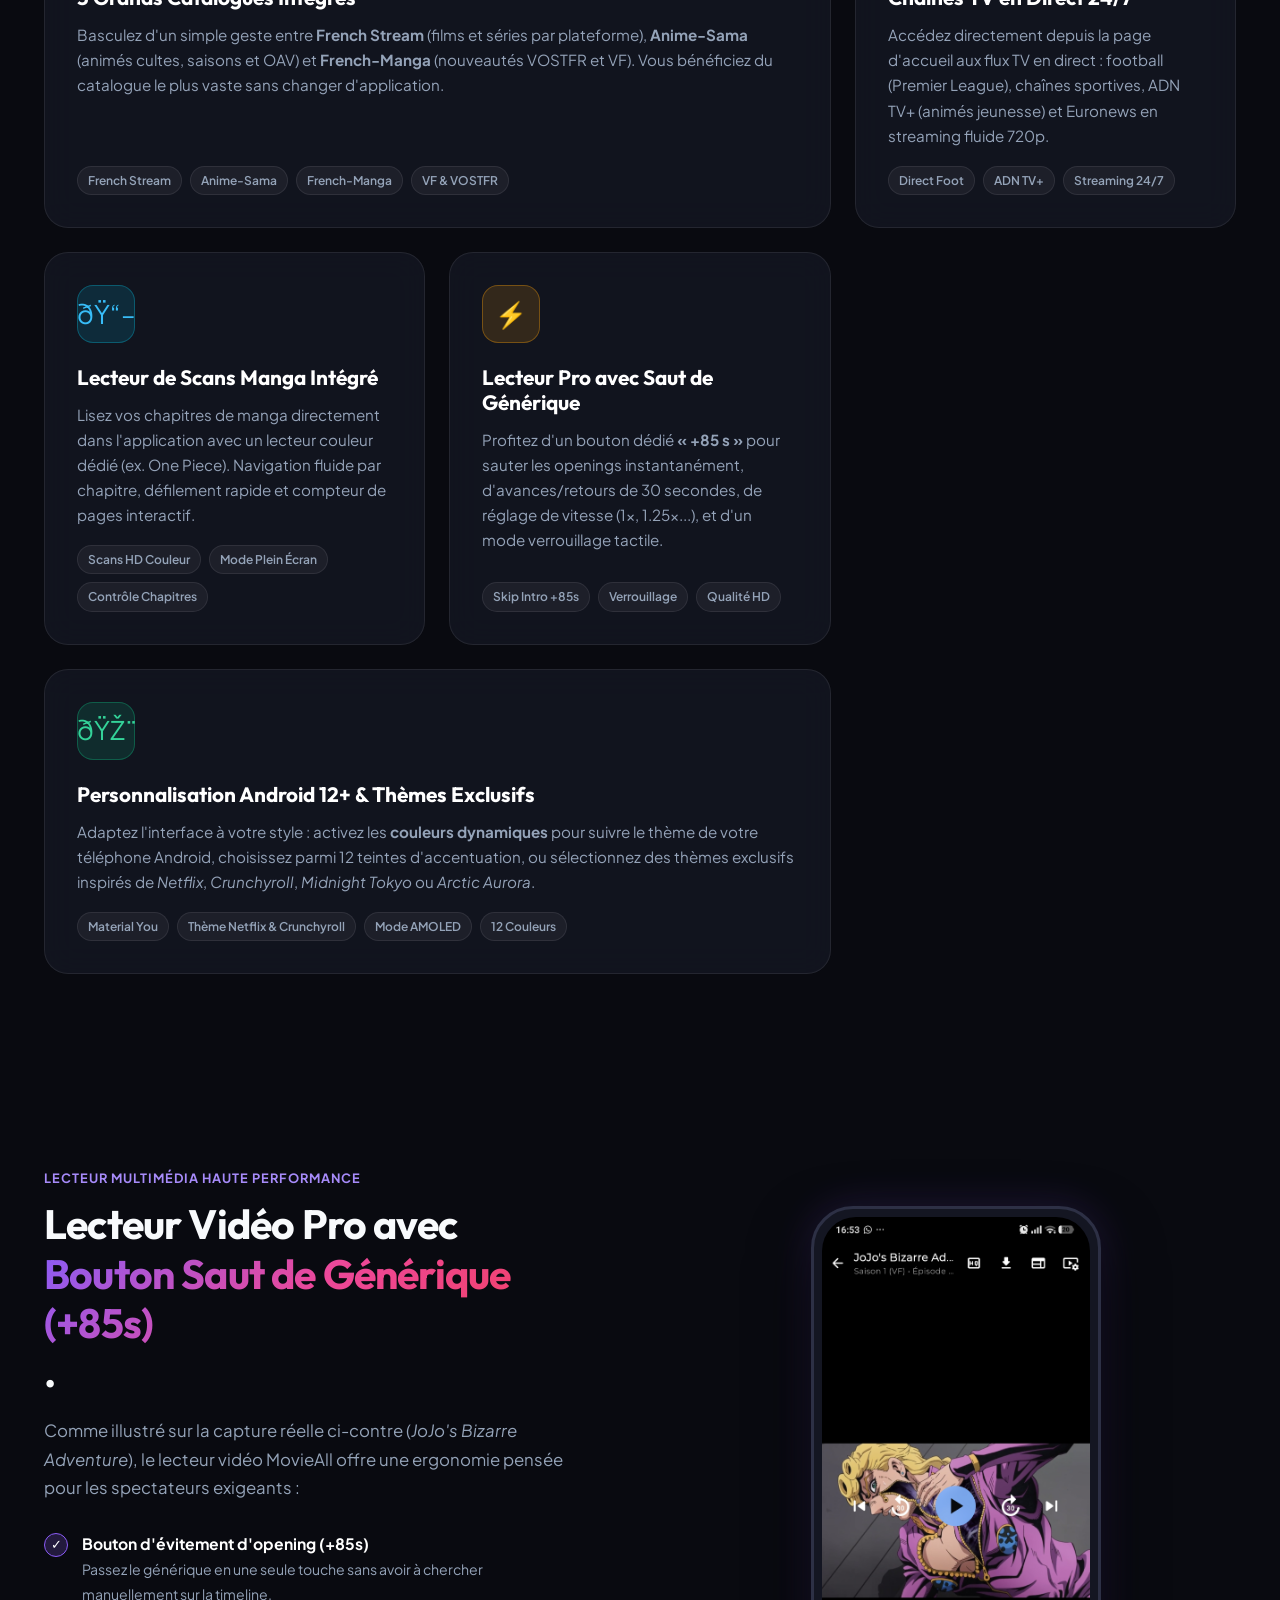
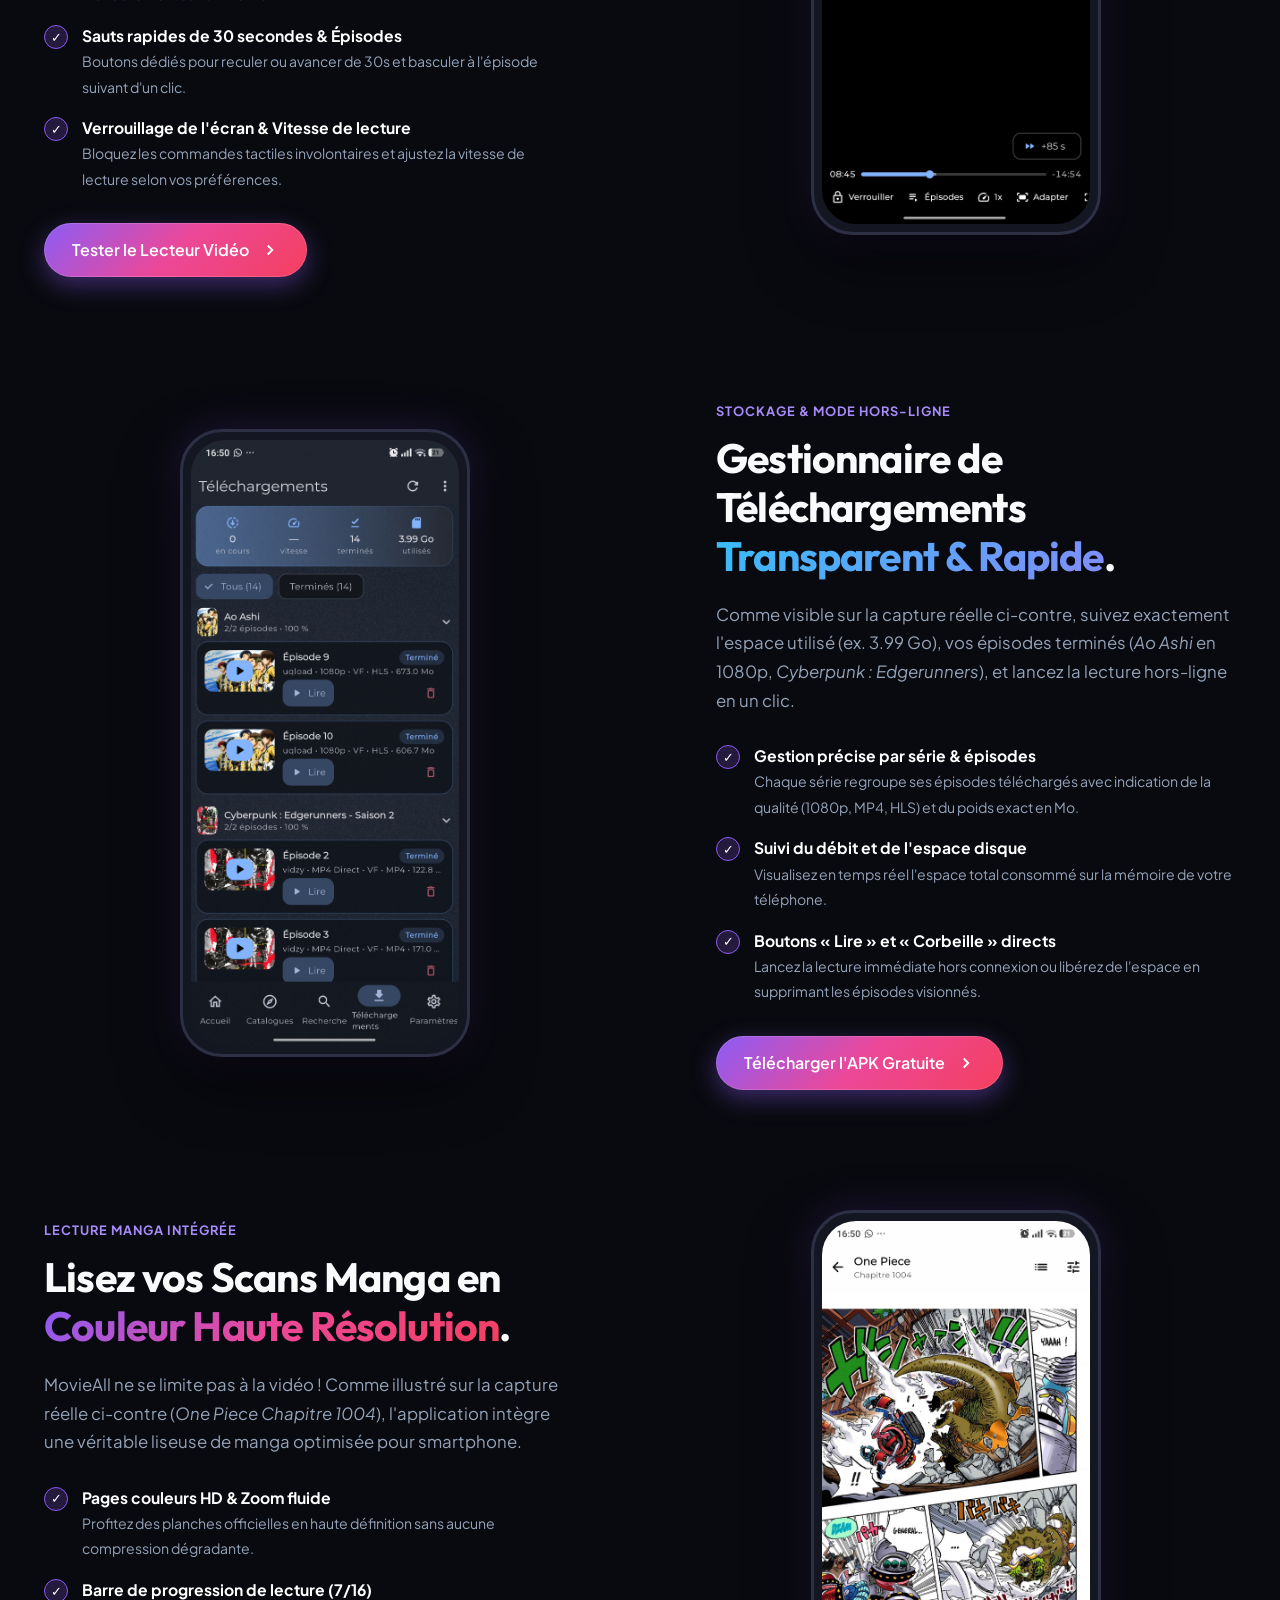
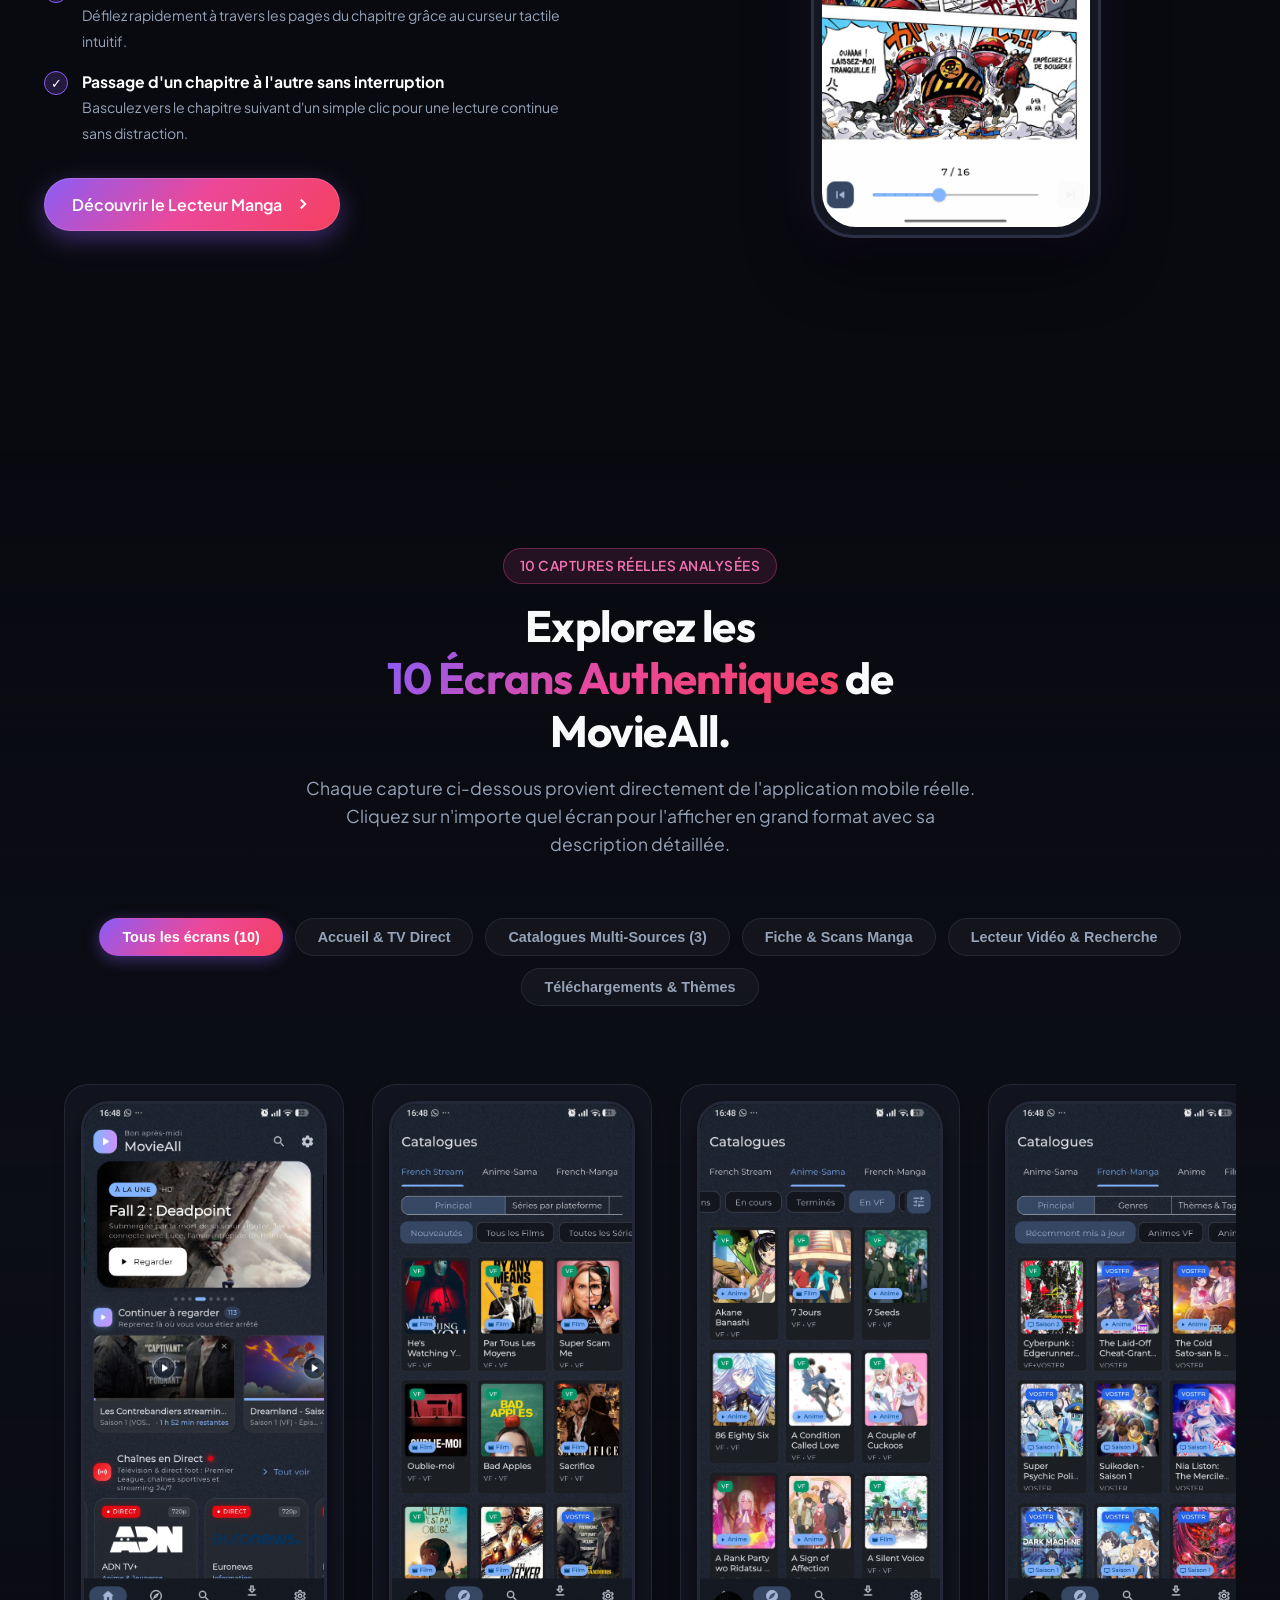
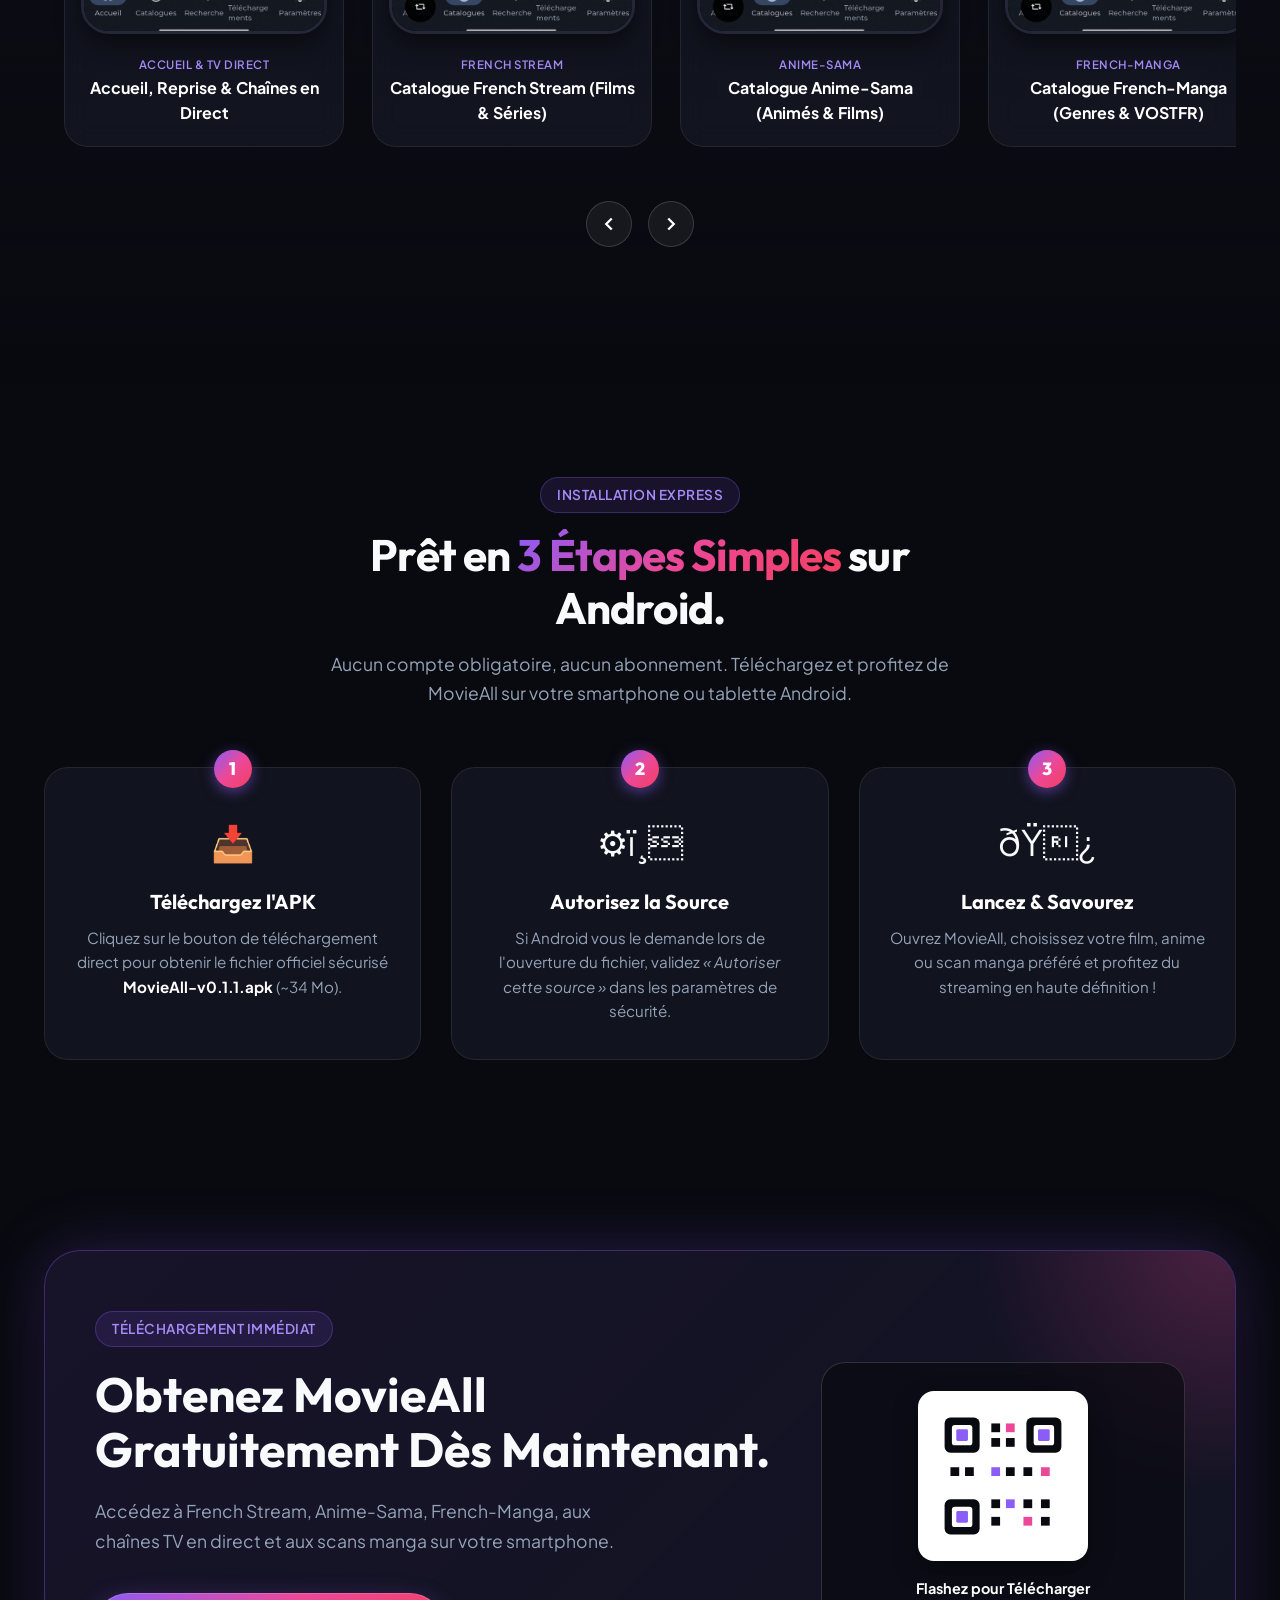
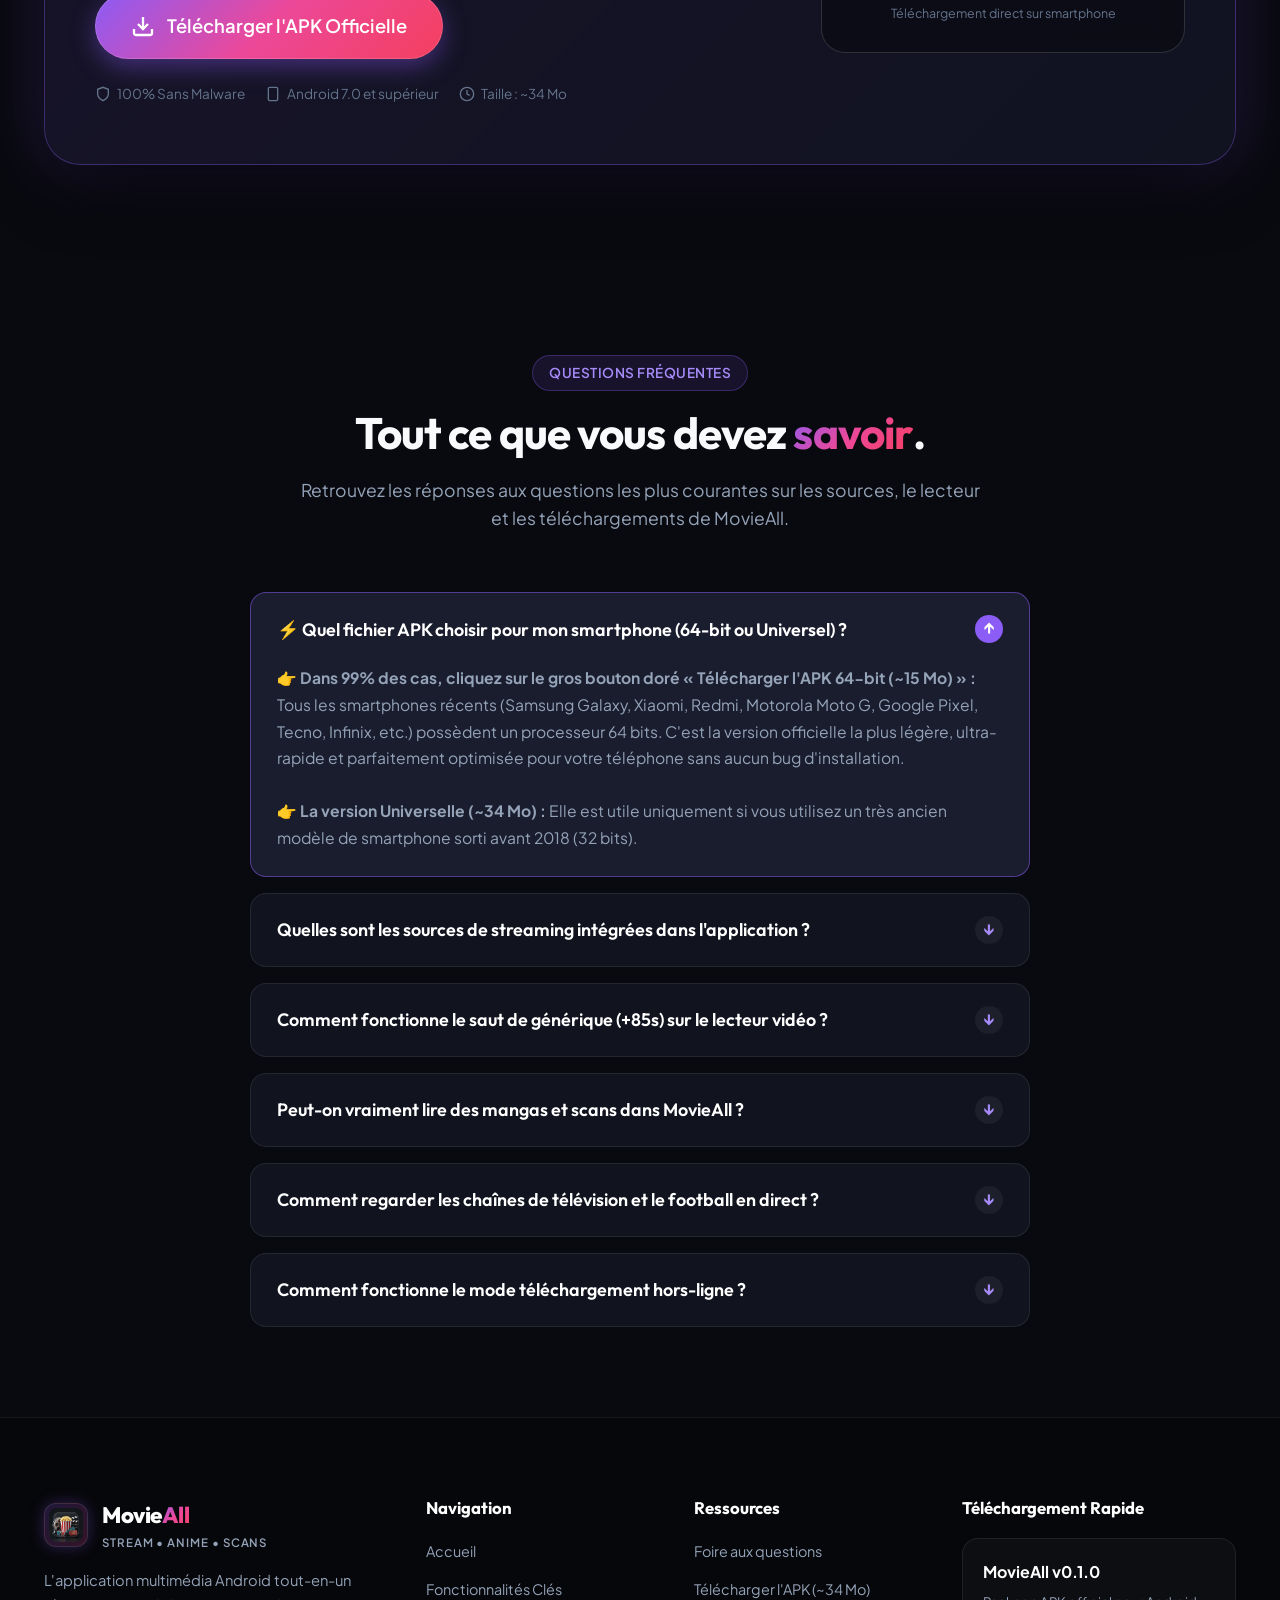
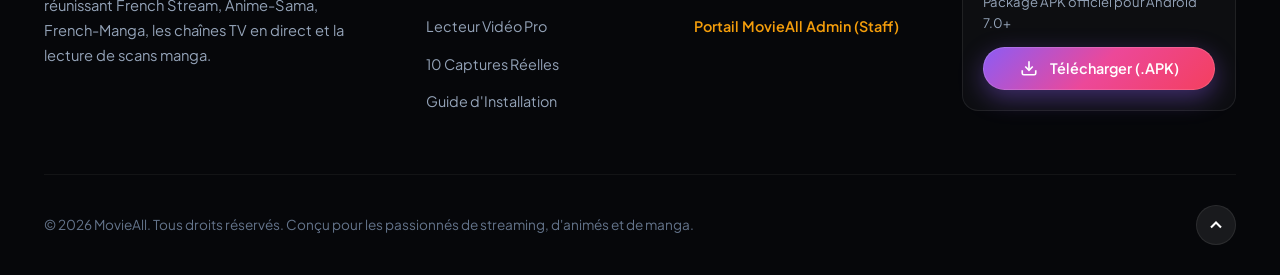
==== commit 73407834: "fix: repair UTF-8 encoding (accents, symbols) across site" ====
--- a/index.html
+++ b/index.html
@@ -3,8 +3,8 @@
 <head>
   <meta charset="UTF-8">
   <meta name="viewport" content="width=device-width, initial-scale=1.0">
-  <title>MovieAll â€” Streaming, AnimÃ©s, Scans Manga & ChaÃ®nes en Direct sur Android</title>
-  <meta name="description" content="DÃ©couvrez MovieAll : l'application Android ultime réunissant French Stream, Anime-Sama et French-Manga. Films, sÃ©ries, animés, lecteur de scans manga, chaînes en direct et téléchargements hors-ligne.">
+  <title>MovieAll — Streaming, Animés, Scans Manga & Chaînes en Direct sur Android</title>
+  <meta name="description" content="Découvrez MovieAll : l'application Android ultime réunissant French Stream, Anime-Sama et French-Manga. Films, séries, animés, lecteur de scans manga, chaînes en direct et téléchargements hors-ligne.">
   <meta name="keywords" content="MovieAll, anime-sama, french stream, french manga, scans manga, streaming direct, telecharger apk, film gratuit, vostfr, lecteur video hd, android">
   <meta name="theme-color" content="#090a10">
 
@@ -48,9 +48,9 @@
         <nav>
           <ul class="nav-menu" id="nav-menu-list">
             <li><a href="#accueil" class="nav-link active" id="nav-link-home">Accueil</a></li>
-            <li><a href="#fonctionnalites" class="nav-link" id="nav-link-features">FonctionnalitÃ©s</a></li>
-            <li><a href="#apercu" class="nav-link" id="nav-link-spotlight">DÃ©monstration</a></li>
-            <li><a href="#captures" class="nav-link" id="nav-link-screenshots">Captures RÃ©elles</a></li>
+            <li><a href="#fonctionnalites" class="nav-link" id="nav-link-features">Fonctionnalités</a></li>
+            <li><a href="#apercu" class="nav-link" id="nav-link-spotlight">Démonstration</a></li>
+            <li><a href="#captures" class="nav-link" id="nav-link-screenshots">Captures Réelles</a></li>
             <li><a href="#installation" class="nav-link" id="nav-link-install">Installation</a></li>
             <li><a href="#faq" class="nav-link" id="nav-link-faq">FAQ</a></li>
           </ul>
@@ -89,7 +89,7 @@
           </div>
 
           <h1 class="hero-title">
-            Le Hub Ultime <span class="gradient-text">Films, AnimÃ©s & Scans Manga</span> sur Android.
+            Le Hub Ultime <span class="gradient-text">Films, Animés & Scans Manga</span> sur Android.
           </h1>
 
           <p class="hero-description">
@@ -141,7 +141,7 @@
 
             <div class="metric-item">
               <div class="metric-value">Direct TV</div>
-              <span class="metric-label">Foot & ChaÃ®nes 24/7</span>
+              <span class="metric-label">Foot & Chaînes 24/7</span>
             </div>
 
             <div class="metric-item">
@@ -165,7 +165,7 @@
                 <div class="notch-speaker"></div>
               </div>
               <div class="phone-screen">
-                <img src="assets/screenshots/screen-1.jpg" alt="MovieAll Accueil et ChaÃ®nes en Direct" id="hero-screen-preview">
+                <img src="assets/screenshots/screen-1.jpg" alt="MovieAll Accueil et Chaînes en Direct" id="hero-screen-preview">
               </div>
             </div>
 
@@ -173,7 +173,7 @@
             <div class="floating-badge badge-top-left">
               <div class="floating-icon purple">ðŸ“º</div>
               <div>
-                <div class="floating-text-primary">ChaÃ®nes en Direct</div>
+                <div class="floating-text-primary">Chaînes en Direct</div>
                 <div class="floating-text-secondary">Foot, ADN TV+, Info</div>
               </div>
             </div>
@@ -196,10 +196,10 @@
     <section class="features-section" id="fonctionnalites">
       <div class="container">
         <div class="section-header">
-          <span class="badge-pill">FonctionnalitÃ©s Authentiques</span>
-          <h2 class="section-title">Une suite multimÃ©dia complÃ¨te conÃ§ue pour <span class="gradient-text">toutes vos envies</span>.</h2>
+          <span class="badge-pill">Fonctionnalités Authentiques</span>
+          <h2 class="section-title">Une suite multimédia complète conçue pour <span class="gradient-text">toutes vos envies</span>.</h2>
           <p class="section-subtitle">
-            BasÃ© sur les fonctionnalitÃ©s rÃ©elles de MovieAll : multi-sources, lecteur gestuel avec skip d'intro, gestionnaire de téléchargements et lecture de scans intÃ©grÃ©e.
+            Basé sur les fonctionnalités réelles de MovieAll : multi-sources, lecteur gestuel avec skip d'intro, gestionnaire de téléchargements et lecture de scans intégrée.
           </p>
         </div>
 
@@ -207,9 +207,9 @@
           <!-- Card 1 (Span 2) -->
           <div class="bento-card span-2">
             <div class="card-icon-box icon-purple">ðŸŒ</div>
-            <h3 class="card-title">3 Grands Catalogues IntÃ©grÃ©s</h3>
+            <h3 class="card-title">3 Grands Catalogues Intégrés</h3>
             <p class="card-description">
-              Basculez d'un simple geste entre <strong>French Stream</strong> (films et sÃ©ries par plateforme), <strong>Anime-Sama</strong> (animés cultes, saisons et OAV) et <strong>French-Manga</strong> (nouveautÃ©s VOSTFR et VF). Vous bÃ©nÃ©ficiez du catalogue le plus vaste sans changer d'application.
+              Basculez d'un simple geste entre <strong>French Stream</strong> (films et séries par plateforme), <strong>Anime-Sama</strong> (animés cultes, saisons et OAV) et <strong>French-Manga</strong> (nouveautés VOSTFR et VF). Vous bénéficiez du catalogue le plus vaste sans changer d'application.
             </p>
             <div class="card-footer-tags">
               <span class="tag-badge">French Stream</span>
@@ -222,9 +222,9 @@
           <!-- Card 2 -->
           <div class="bento-card">
             <div class="card-icon-box icon-pink">ðŸ“º</div>
-            <h3 class="card-title">ChaÃ®nes TV en Direct 24/7</h3>
+            <h3 class="card-title">Chaînes TV en Direct 24/7</h3>
             <p class="card-description">
-              AccÃ©dez directement depuis la page d'accueil aux flux TV en direct : football (Premier League), chaînes sportives, ADN TV+ (animés jeunesse) et Euronews en streaming fluide 720p.
+              Accédez directement depuis la page d'accueil aux flux TV en direct : football (Premier League), chaînes sportives, ADN TV+ (animés jeunesse) et Euronews en streaming fluide 720p.
             </p>
             <div class="card-footer-tags">
               <span class="tag-badge">Direct Foot</span>
@@ -236,41 +236,41 @@
           <!-- Card 3 -->
           <div class="bento-card">
             <div class="card-icon-box icon-cyan">ðŸ“–</div>
-            <h3 class="card-title">Lecteur de Scans Manga IntÃ©grÃ©</h3>
+            <h3 class="card-title">Lecteur de Scans Manga Intégré</h3>
             <p class="card-description">
-              Lisez vos chapitres de manga directement dans l'application avec un lecteur couleur dÃ©diÃ© (ex. One Piece). Navigation fluide par chapitre, dÃ©filement rapide et compteur de pages interactif.
+              Lisez vos chapitres de manga directement dans l'application avec un lecteur couleur dédié (ex. One Piece). Navigation fluide par chapitre, défilement rapide et compteur de pages interactif.
             </p>
             <div class="card-footer-tags">
               <span class="tag-badge">Scans HD Couleur</span>
-              <span class="tag-badge">Mode Plein Ã‰cran</span>
-              <span class="tag-badge">ContrÃ´le Chapitres</span>
+              <span class="tag-badge">Mode Plein Écran</span>
+              <span class="tag-badge">Contrôle Chapitres</span>
             </div>
           </div>
 
           <!-- Card 4 -->
           <div class="bento-card">
-            <div class="card-icon-box icon-amber">âš¡</div>
-            <h3 class="card-title">Lecteur Pro avec Saut de GÃ©nÃ©rique</h3>
+            <div class="card-icon-box icon-amber">⚡</div>
+            <h3 class="card-title">Lecteur Pro avec Saut de Générique</h3>
             <p class="card-description">
-              Profitez d'un bouton dÃ©diÃ© <strong>Â« +85 s Â»</strong> pour sauter les openings instantanÃ©ment, d'avances/retours de 30 secondes, de rÃ©glage de vitesse (1x, 1.25x...), et d'un mode verrouillage tactile.
+              Profitez d'un bouton dédié <strong>« +85 s »</strong> pour sauter les openings instantanément, d'avances/retours de 30 secondes, de réglage de vitesse (1x, 1.25x...), et d'un mode verrouillage tactile.
             </p>
             <div class="card-footer-tags">
               <span class="tag-badge">Skip Intro +85s</span>
               <span class="tag-badge">Verrouillage</span>
-              <span class="tag-badge">QualitÃ© HD</span>
+              <span class="tag-badge">Qualité HD</span>
             </div>
           </div>
 
           <!-- Card 5 (Span 2) -->
           <div class="bento-card span-2">
             <div class="card-icon-box icon-green">ðŸŽ¨</div>
-            <h3 class="card-title">Personnalisation Android 12+ & ThÃ¨mes Exclusifs</h3>
+            <h3 class="card-title">Personnalisation Android 12+ & Thèmes Exclusifs</h3>
             <p class="card-description">
-              Adaptez l'interface Ã  votre style : activez les <strong>couleurs dynamiques</strong> pour suivre le thÃ¨me de votre tÃ©lÃ©phone Android, choisissez parmi 12 teintes d'accentuation, ou sÃ©lectionnez des thÃ¨mes exclusifs inspirÃ©s de <em>Netflix</em>, <em>Crunchyroll</em>, <em>Midnight Tokyo</em> ou <em>Arctic Aurora</em>.
+              Adaptez l'interface à votre style : activez les <strong>couleurs dynamiques</strong> pour suivre le thème de votre téléphone Android, choisissez parmi 12 teintes d'accentuation, ou sélectionnez des thèmes exclusifs inspirés de <em>Netflix</em>, <em>Crunchyroll</em>, <em>Midnight Tokyo</em> ou <em>Arctic Aurora</em>.
             </p>
             <div class="card-footer-tags">
               <span class="tag-badge">Material You</span>
-              <span class="tag-badge">ThÃ¨me Netflix & Crunchyroll</span>
+              <span class="tag-badge">Thème Netflix & Crunchyroll</span>
               <span class="tag-badge">Mode AMOLED</span>
               <span class="tag-badge">12 Couleurs</span>
             </div>
@@ -285,48 +285,48 @@
     <section class="spotlight-section" id="apercu">
       <div class="container">
 
-        <!-- Spotlight 1: Lecteur VidÃ©o Pro (Capture 9) -->
+        <!-- Spotlight 1: Lecteur Vidéo Pro (Capture 9) -->
         <div class="spotlight-row">
           <div class="spotlight-content">
-            <span class="spotlight-tag">Lecteur MultimÃ©dia Haute Performance</span>
-            <h3 class="spotlight-title">Lecteur VidÃ©o Pro avec <span class="gradient-text">Bouton Saut de GÃ©nÃ©rique (+85s)</span>.</h3>
+            <span class="spotlight-tag">Lecteur Multimédia Haute Performance</span>
+            <h3 class="spotlight-title">Lecteur Vidéo Pro avec <span class="gradient-text">Bouton Saut de Générique (+85s)</span>.</h3>
             <p class="spotlight-desc">
-              Comme illustrÃ© sur la capture rÃ©elle ci-contre (<em>JoJo's Bizarre Adventure</em>), le lecteur vidÃ©o MovieAll offre une ergonomie pensÃ©e pour les spectateurs exigeants :
+              Comme illustré sur la capture réelle ci-contre (<em>JoJo's Bizarre Adventure</em>), le lecteur vidéo MovieAll offre une ergonomie pensée pour les spectateurs exigeants :
             </p>
 
             <ul class="spotlight-features">
               <li class="spotlight-feature-item">
-                <div class="spotlight-check">âœ“</div>
-                <div class="spotlight-feature-text">
-                  <strong>Bouton d'Ã©vitement d'opening (+85s)</strong>
-                  <span>Passez le générique en une seule touche sans avoir Ã  chercher manuellement sur la timeline.</span>
-                </div>
-              </li>
-              <li class="spotlight-feature-item">
-                <div class="spotlight-check">âœ“</div>
-                <div class="spotlight-feature-text">
-                  <strong>Sauts rapides de 30 secondes & Ã‰pisodes</strong>
-                  <span>Boutons dÃ©diÃ©s pour reculer ou avancer de 30s et basculer Ã  l'Ã©pisode suivant d'un clic.</span>
-                </div>
-              </li>
-              <li class="spotlight-feature-item">
-                <div class="spotlight-check">âœ“</div>
-                <div class="spotlight-feature-text">
-                  <strong>Verrouillage de l'Ã©cran & Vitesse de lecture</strong>
-                  <span>Bloquez les commandes tactiles involontaires et ajustez la vitesse de lecture selon vos prÃ©fÃ©rences.</span>
+                <div class="spotlight-check">✓</div>
+                <div class="spotlight-feature-text">
+                  <strong>Bouton d'évitement d'opening (+85s)</strong>
+                  <span>Passez le générique en une seule touche sans avoir à chercher manuellement sur la timeline.</span>
+                </div>
+              </li>
+              <li class="spotlight-feature-item">
+                <div class="spotlight-check">✓</div>
+                <div class="spotlight-feature-text">
+                  <strong>Sauts rapides de 30 secondes & Épisodes</strong>
+                  <span>Boutons dédiés pour reculer ou avancer de 30s et basculer à l'épisode suivant d'un clic.</span>
+                </div>
+              </li>
+              <li class="spotlight-feature-item">
+                <div class="spotlight-check">✓</div>
+                <div class="spotlight-feature-text">
+                  <strong>Verrouillage de l'écran & Vitesse de lecture</strong>
+                  <span>Bloquez les commandes tactiles involontaires et ajustez la vitesse de lecture selon vos préférences.</span>
                 </div>
               </li>
             </ul>
 
             <a href="https://github.com/abdoulboureima1000000/abdoul/releases/download/vision/app-release.apk" download="MovieAll-v0.1.1.apk" class="btn btn-primary direct-download-action" id="spotlight-download-btn-1">
-              <span>Tester le Lecteur VidÃ©o</span>
+              <span>Tester le Lecteur Vidéo</span>
               <svg width="18" height="18" viewBox="0 0 24 24" fill="none" stroke="currentColor" stroke-width="2.5"><polyline points="9 18 15 12 9 6"></polyline></svg>
             </a>
           </div>
 
           <div class="spotlight-mockup">
             <div class="spotlight-phone">
-              <img src="assets/screenshots/screen-9.jpg" alt="Capture rÃ©elle du Lecteur VidÃ©o MovieAll avec bouton skip +85s">
+              <img src="assets/screenshots/screen-9.jpg" alt="Capture réelle du Lecteur Vidéo MovieAll avec bouton skip +85s">
             </div>
           </div>
         </div>
@@ -337,29 +337,29 @@
             <span class="spotlight-tag">Stockage & Mode Hors-Ligne</span>
             <h3 class="spotlight-title">Gestionnaire de Téléchargements <span class="gradient-text-cyan">Transparent & Rapide</span>.</h3>
             <p class="spotlight-desc">
-              Comme visible sur la capture rÃ©elle ci-contre, suivez exactement l'espace utilisÃ© (ex. 3.99 Go), vos Ã©pisodes terminÃ©s (<em>Ao Ashi</em> en 1080p, <em>Cyberpunk : Edgerunners</em>), et lancez la lecture hors-ligne en un clic.
+              Comme visible sur la capture réelle ci-contre, suivez exactement l'espace utilisé (ex. 3.99 Go), vos épisodes terminés (<em>Ao Ashi</em> en 1080p, <em>Cyberpunk : Edgerunners</em>), et lancez la lecture hors-ligne en un clic.
             </p>
 
             <ul class="spotlight-features">
               <li class="spotlight-feature-item">
-                <div class="spotlight-check">âœ“</div>
-                <div class="spotlight-feature-text">
-                  <strong>Gestion prÃ©cise par sÃ©rie & Ã©pisodes</strong>
-                  <span>Chaque sÃ©rie regroupe ses Ã©pisodes tÃ©lÃ©chargÃ©s avec indication de la qualitÃ© (1080p, MP4, HLS) et du poids exact en Mo.</span>
-                </div>
-              </li>
-              <li class="spotlight-feature-item">
-                <div class="spotlight-check">âœ“</div>
-                <div class="spotlight-feature-text">
-                  <strong>Suivi du dÃ©bit et de l'espace disque</strong>
-                  <span>Visualisez en temps rÃ©el l'espace total consommÃ© sur la mÃ©moire de votre tÃ©lÃ©phone.</span>
-                </div>
-              </li>
-              <li class="spotlight-feature-item">
-                <div class="spotlight-check">âœ“</div>
-                <div class="spotlight-feature-text">
-                  <strong>Boutons Â« Lire Â» et Â« Corbeille Â» directs</strong>
-                  <span>Lancez la lecture immÃ©diate hors connexion ou libÃ©rez de l'espace en supprimant les Ã©pisodes visionnÃ©s.</span>
+                <div class="spotlight-check">✓</div>
+                <div class="spotlight-feature-text">
+                  <strong>Gestion précise par série & épisodes</strong>
+                  <span>Chaque série regroupe ses épisodes téléchargés avec indication de la qualité (1080p, MP4, HLS) et du poids exact en Mo.</span>
+                </div>
+              </li>
+              <li class="spotlight-feature-item">
+                <div class="spotlight-check">✓</div>
+                <div class="spotlight-feature-text">
+                  <strong>Suivi du débit et de l'espace disque</strong>
+                  <span>Visualisez en temps réel l'espace total consommé sur la mémoire de votre téléphone.</span>
+                </div>
+              </li>
+              <li class="spotlight-feature-item">
+                <div class="spotlight-check">✓</div>
+                <div class="spotlight-feature-text">
+                  <strong>Boutons « Lire » et « Corbeille » directs</strong>
+                  <span>Lancez la lecture immédiate hors connexion ou libérez de l'espace en supprimant les épisodes visionnés.</span>
                 </div>
               </li>
             </ul>
@@ -372,7 +372,7 @@
 
           <div class="spotlight-mockup">
             <div class="spotlight-phone">
-              <img src="assets/screenshots/screen-7.jpg" alt="Capture rÃ©elle du Gestionnaire de Téléchargements MovieAll">
+              <img src="assets/screenshots/screen-7.jpg" alt="Capture réelle du Gestionnaire de Téléchargements MovieAll">
             </div>
           </div>
         </div>
@@ -380,45 +380,45 @@
         <!-- Spotlight 3: Lecteur de Scans Manga (Capture 6) -->
         <div class="spotlight-row">
           <div class="spotlight-content">
-            <span class="spotlight-tag">Lecture Manga IntÃ©grÃ©e</span>
-            <h3 class="spotlight-title">Lisez vos Scans Manga en <span class="gradient-text">Couleur Haute RÃ©solution</span>.</h3>
+            <span class="spotlight-tag">Lecture Manga Intégrée</span>
+            <h3 class="spotlight-title">Lisez vos Scans Manga en <span class="gradient-text">Couleur Haute Résolution</span>.</h3>
             <p class="spotlight-desc">
-              MovieAll ne se limite pas Ã  la vidÃ©o ! Comme illustrÃ© sur la capture rÃ©elle ci-contre (<em>One Piece Chapitre 1004</em>), l'application intÃ¨gre une vÃ©ritable liseuse de manga optimisÃ©e pour smartphone.
+              MovieAll ne se limite pas à la vidéo ! Comme illustré sur la capture réelle ci-contre (<em>One Piece Chapitre 1004</em>), l'application intègre une véritable liseuse de manga optimisée pour smartphone.
             </p>
 
             <ul class="spotlight-features">
               <li class="spotlight-feature-item">
-                <div class="spotlight-check">âœ“</div>
+                <div class="spotlight-check">✓</div>
                 <div class="spotlight-feature-text">
                   <strong>Pages couleurs HD & Zoom fluide</strong>
-                  <span>Profitez des planches officielles en haute dÃ©finition sans aucune compression dÃ©gradante.</span>
-                </div>
-              </li>
-              <li class="spotlight-feature-item">
-                <div class="spotlight-check">âœ“</div>
+                  <span>Profitez des planches officielles en haute définition sans aucune compression dégradante.</span>
+                </div>
+              </li>
+              <li class="spotlight-feature-item">
+                <div class="spotlight-check">✓</div>
                 <div class="spotlight-feature-text">
                   <strong>Barre de progression de lecture (7/16)</strong>
-                  <span>DÃ©filez rapidement Ã  travers les pages du chapitre grÃ¢ce au curseur tactile intuitif.</span>
-                </div>
-              </li>
-              <li class="spotlight-feature-item">
-                <div class="spotlight-check">âœ“</div>
-                <div class="spotlight-feature-text">
-                  <strong>Passage d'un chapitre Ã  l'autre sans interruption</strong>
+                  <span>Défilez rapidement à travers les pages du chapitre grâce au curseur tactile intuitif.</span>
+                </div>
+              </li>
+              <li class="spotlight-feature-item">
+                <div class="spotlight-check">✓</div>
+                <div class="spotlight-feature-text">
+                  <strong>Passage d'un chapitre à l'autre sans interruption</strong>
                   <span>Basculez vers le chapitre suivant d'un simple clic pour une lecture continue sans distraction.</span>
                 </div>
               </li>
             </ul>
 
             <a href="https://github.com/abdoulboureima1000000/abdoul/releases/download/vision/app-release.apk" download="MovieAll-v0.1.1.apk" class="btn btn-primary direct-download-action" id="spotlight-download-btn-3">
-              <span>DÃ©couvrir le Lecteur Manga</span>
+              <span>Découvrir le Lecteur Manga</span>
               <svg width="18" height="18" viewBox="0 0 24 24" fill="none" stroke="currentColor" stroke-width="2.5"><polyline points="9 18 15 12 9 6"></polyline></svg>
             </a>
           </div>
 
           <div class="spotlight-mockup">
             <div class="spotlight-phone">
-              <img src="assets/screenshots/screen-6.jpg" alt="Capture rÃ©elle du Lecteur de Scans Manga MovieAll (One Piece Chapitre 1004)">
+              <img src="assets/screenshots/screen-6.jpg" alt="Capture réelle du Lecteur de Scans Manga MovieAll (One Piece Chapitre 1004)">
             </div>
           </div>
         </div>
@@ -432,21 +432,21 @@
     <section class="screenshots-section" id="captures">
       <div class="container">
         <div class="section-header">
-          <span class="badge-pill hot">10 Captures RÃ©elles AnalysÃ©es</span>
-          <h2 class="section-title">Explorez les <span class="gradient-text">10 Ã‰crans Authentiques</span> de MovieAll.</h2>
+          <span class="badge-pill hot">10 Captures Réelles Analysées</span>
+          <h2 class="section-title">Explorez les <span class="gradient-text">10 Écrans Authentiques</span> de MovieAll.</h2>
           <p class="section-subtitle">
-            Chaque capture ci-dessous provient directement de l'application mobile rÃ©elle. Cliquez sur n'importe quel Ã©cran pour l'afficher en grand format avec sa description dÃ©taillÃ©e.
+            Chaque capture ci-dessous provient directement de l'application mobile réelle. Cliquez sur n'importe quel écran pour l'afficher en grand format avec sa description détaillée.
           </p>
         </div>
 
         <!-- Filter Tabs -->
         <div class="gallery-filters">
-          <button class="filter-btn active" data-filter="all" id="filter-all">Tous les Ã©crans (10)</button>
+          <button class="filter-btn active" data-filter="all" id="filter-all">Tous les écrans (10)</button>
           <button class="filter-btn" data-filter="home" id="filter-home">Accueil & TV Direct</button>
           <button class="filter-btn" data-filter="sources" id="filter-sources">Catalogues Multi-Sources (3)</button>
           <button class="filter-btn" data-filter="details-scans" id="filter-details-scans">Fiche & Scans Manga</button>
-          <button class="filter-btn" data-filter="player-search" id="filter-player-search">Lecteur VidÃ©o & Recherche</button>
-          <button class="filter-btn" data-filter="downloads-settings" id="filter-downloads-settings">Téléchargements & ThÃ¨mes</button>
+          <button class="filter-btn" data-filter="player-search" id="filter-player-search">Lecteur Vidéo & Recherche</button>
+          <button class="filter-btn" data-filter="downloads-settings" id="filter-downloads-settings">Téléchargements & Thèmes</button>
         </div>
 
         <!-- Carousel Track Wrapper -->
@@ -456,7 +456,7 @@
           </div>
 
           <div class="carousel-controls">
-            <button class="control-btn carousel-prev" aria-label="Capture PrÃ©cÃ©dente" id="carousel-btn-prev">
+            <button class="control-btn carousel-prev" aria-label="Capture Précédente" id="carousel-btn-prev">
               <svg width="22" height="22" viewBox="0 0 24 24" fill="none" stroke="currentColor" stroke-width="2.5"><polyline points="15 18 9 12 15 6"></polyline></svg>
             </button>
             <button class="control-btn carousel-next" aria-label="Capture Suivante" id="carousel-btn-next">
@@ -474,17 +474,17 @@
       <div class="container">
         <div class="section-header">
           <span class="badge-pill">Installation Express</span>
-          <h2 class="section-title">PrÃªt en <span class="gradient-text">3 Ã‰tapes Simples</span> sur Android.</h2>
+          <h2 class="section-title">Prêt en <span class="gradient-text">3 Étapes Simples</span> sur Android.</h2>
           <p class="section-subtitle">
-            Aucun compte obligatoire, aucun abonnement. TÃ©lÃ©chargez et profitez de MovieAll sur votre smartphone ou tablette Android.
+            Aucun compte obligatoire, aucun abonnement. Téléchargez et profitez de MovieAll sur votre smartphone ou tablette Android.
           </p>
         </div>
 
         <div class="steps-grid">
           <div class="step-card">
             <div class="step-number">1</div>
-            <div class="step-icon">ðŸ“¥</div>
-            <h3 class="step-title">TÃ©lÃ©chargez l'APK</h3>
+            <div class="step-icon">📥</div>
+            <h3 class="step-title">Téléchargez l'APK</h3>
             <p class="step-desc">
               Cliquez sur le bouton de téléchargement direct pour obtenir le fichier officiel sécurisé <strong style="color:#fff;">MovieAll-v0.1.1.apk</strong> (~34 Mo).
             </p>
@@ -492,10 +492,10 @@
 
           <div class="step-card">
             <div class="step-number">2</div>
-            <div class="step-icon">âš™ï¸</div>
+            <div class="step-icon">⚙ï¸</div>
             <h3 class="step-title">Autorisez la Source</h3>
             <p class="step-desc">
-              Si Android vous le demande lors de l'ouverture du fichier, validez <em>Â« Autoriser cette source Â»</em> dans les paramÃ¨tres de sÃ©curitÃ©.
+              Si Android vous le demande lors de l'ouverture du fichier, validez <em>« Autoriser cette source »</em> dans les paramètres de sécurité.
             </p>
           </div>
 
@@ -504,7 +504,7 @@
             <div class="step-icon">ðŸ¿</div>
             <h3 class="step-title">Lancez & Savourez</h3>
             <p class="step-desc">
-              Ouvrez MovieAll, choisissez votre film, anime ou scan manga prÃ©fÃ©rÃ© et profitez du streaming en haute dÃ©finition !
+              Ouvrez MovieAll, choisissez votre film, anime ou scan manga préféré et profitez du streaming en haute définition !
             </p>
           </div>
         </div>
@@ -521,7 +521,7 @@
             <span class="badge-pill">Téléchargement Immédiat</span>
             <h2 class="download-cta-title">Obtenez MovieAll Gratuitement Dès Maintenant.</h2>
             <p class="download-cta-desc">
-              AccÃ©dez Ã  French Stream, Anime-Sama, French-Manga, aux chaînes TV en direct et aux scans manga sur votre smartphone.
+              Accédez à French Stream, Anime-Sama, French-Manga, aux chaînes TV en direct et aux scans manga sur votre smartphone.
             </p>
 
             <div class="download-actions-row">
@@ -601,10 +601,10 @@
     <section class="faq-section" id="faq">
       <div class="container">
         <div class="section-header">
-          <span class="badge-pill">Questions FrÃ©quentes</span>
+          <span class="badge-pill">Questions Fréquentes</span>
           <h2 class="section-title">Tout ce que vous devez <span class="gradient-text">savoir</span>.</h2>
           <p class="section-subtitle">
-            Retrouvez les rÃ©ponses aux questions les plus courantes sur les sources, le lecteur et les téléchargements de MovieAll.
+            Retrouvez les réponses aux questions les plus courantes sur les sources, le lecteur et les téléchargements de MovieAll.
           </p>
         </div>
 
@@ -622,51 +622,51 @@
 
           <div class="faq-item">
             <button class="faq-trigger" id="faq-trigger-1">
-              <span>Quelles sont les sources de streaming intÃ©grÃ©es dans l'application ?</span>
-              <div class="faq-icon-arrow">â†“</div>
+              <span>Quelles sont les sources de streaming intégrées dans l'application ?</span>
+              <div class="faq-icon-arrow">↓</div>
             </button>
             <div class="faq-content">
-              MovieAll réunit les trois plus grandes sources : <strong>French Stream</strong> (films et sÃ©ries populaires), <strong>Anime-Sama</strong> (animés cultes en VF/VOSTFR) et <strong>French-Manga</strong> (nouveautÃ©s, scans manga et classements par genres).
+              MovieAll réunit les trois plus grandes sources : <strong>French Stream</strong> (films et séries populaires), <strong>Anime-Sama</strong> (animés cultes en VF/VOSTFR) et <strong>French-Manga</strong> (nouveautés, scans manga et classements par genres).
             </div>
           </div>
 
           <div class="faq-item">
             <button class="faq-trigger" id="faq-trigger-2">
-              <span>Comment fonctionne le saut de générique (+85s) sur le lecteur vidÃ©o ?</span>
-              <div class="faq-icon-arrow">â†“</div>
+              <span>Comment fonctionne le saut de générique (+85s) sur le lecteur vidéo ?</span>
+              <div class="faq-icon-arrow">↓</div>
             </button>
             <div class="faq-content">
-              Lors de la lecture d'un Ã©pisode (anime ou sÃ©rie), un bouton dÃ©diÃ© Â« +85 s Â» apparaÃ®t directement en bas Ã  droite de l'Ã©cran. Un simple appui vous permet de sauter l'opening musical et de plonger directement au cÅ“ur de l'Ã©pisode sans tÃ¢tonner avec la timeline !
+              Lors de la lecture d'un épisode (anime ou série), un bouton dédié « +85 s » apparaît directement en bas à droite de l'écran. Un simple appui vous permet de sauter l'opening musical et de plonger directement au cœur de l'épisode sans tâtonner avec la timeline !
             </div>
           </div>
 
           <div class="faq-item">
             <button class="faq-trigger" id="faq-trigger-3">
               <span>Peut-on vraiment lire des mangas et scans dans MovieAll ?</span>
-              <div class="faq-icon-arrow">â†“</div>
+              <div class="faq-icon-arrow">↓</div>
             </button>
             <div class="faq-content">
-              Oui ! Sur les fiches d'Å“uvres adaptÃ©es en manga (comme One Piece), un bouton Â« Scans Â» vous ouvre une liseuse intÃ©grÃ©e avec navigation par chapitre, dÃ©filement fluide et planches en couleur haute dÃ©finition.
+              Oui ! Sur les fiches d'œuvres adaptées en manga (comme One Piece), un bouton « Scans » vous ouvre une liseuse intégrée avec navigation par chapitre, défilement fluide et planches en couleur haute définition.
             </div>
           </div>
 
           <div class="faq-item">
             <button class="faq-trigger" id="faq-trigger-4">
-              <span>Comment regarder les chaînes de tÃ©lÃ©vision et le football en direct ?</span>
-              <div class="faq-icon-arrow">â†“</div>
+              <span>Comment regarder les chaînes de télévision et le football en direct ?</span>
+              <div class="faq-icon-arrow">↓</div>
             </button>
             <div class="faq-content">
-              Depuis l'onglet Accueil, la section Â« ChaÃ®nes en Direct Â» vous donne un accÃ¨s continu 24/7 aux retransmissions sportives (notamment les matchs de Premier League), ainsi qu'aux flux de chaînes comme ADN TV+ et Euronews en 720p.
+              Depuis l'onglet Accueil, la section « Chaînes en Direct » vous donne un accès continu 24/7 aux retransmissions sportives (notamment les matchs de Premier League), ainsi qu'aux flux de chaînes comme ADN TV+ et Euronews en 720p.
             </div>
           </div>
 
           <div class="faq-item">
             <button class="faq-trigger" id="faq-trigger-5">
               <span>Comment fonctionne le mode téléchargement hors-ligne ?</span>
-              <div class="faq-icon-arrow">â†“</div>
+              <div class="faq-icon-arrow">↓</div>
             </button>
             <div class="faq-content">
-              Sur la fiche de n'importe quel Ã©pisode, appuyez sur l'icÃ´ne de téléchargement. Vos fichiers se tÃ©lÃ©chargent en tÃ¢che de fond dans l'onglet Â« Téléchargements Â». Vous pouvez y suivre l'espace disque utilisÃ© et visionner vos contenus sans aucune connexion Internet.
+              Sur la fiche de n'importe quel épisode, appuyez sur l'icône de téléchargement. Vos fichiers se téléchargent en tâche de fond dans l'onglet « Téléchargements ». Vous pouvez y suivre l'espace disque utilisé et visionner vos contenus sans aucune connexion Internet.
             </div>
           </div>
         </div>
@@ -690,7 +690,7 @@
               </div>
             </a>
             <p class="footer-brand-desc">
-              L'application multimÃ©dia Android tout-en-un réunissant French Stream, Anime-Sama, French-Manga, les chaînes TV en direct et la lecture de scans manga.
+              L'application multimédia Android tout-en-un réunissant French Stream, Anime-Sama, French-Manga, les chaînes TV en direct et la lecture de scans manga.
             </p>
           </div>
 
@@ -698,9 +698,9 @@
             <h4 class="footer-col-title">Navigation</h4>
             <ul class="footer-links">
               <li><a href="#accueil" class="footer-link">Accueil</a></li>
-              <li><a href="#fonctionnalites" class="footer-link">FonctionnalitÃ©s ClÃ©s</a></li>
-              <li><a href="#apercu" class="footer-link">Lecteur VidÃ©o Pro</a></li>
-              <li><a href="#captures" class="footer-link">10 Captures RÃ©elles</a></li>
+              <li><a href="#fonctionnalites" class="footer-link">Fonctionnalités Clés</a></li>
+              <li><a href="#apercu" class="footer-link">Lecteur Vidéo Pro</a></li>
+              <li><a href="#captures" class="footer-link">10 Captures Réelles</a></li>
               <li><a href="#installation" class="footer-link">Guide d'Installation</a></li>
             </ul>
           </div>
@@ -729,7 +729,7 @@
 
         <div class="footer-bottom">
           <div>
-            © 2026 MovieAll. Tous droits réservés. Conçu pour les passionnÃ©s de streaming, d'animés et de manga.
+            © 2026 MovieAll. Tous droits réservés. Conçu pour les passionnés de streaming, d'animés et de manga.
           </div>
           <button class="back-to-top-btn" aria-label="Remonter en haut de la page" id="back-to-top">
             <svg width="20" height="20" viewBox="0 0 24 24" fill="none" stroke="currentColor" stroke-width="2.5"><polyline points="18 15 12 9 6 15"></polyline></svg>
@@ -743,7 +743,7 @@
          ====================================================================== -->
     <div class="lightbox-modal" role="dialog" aria-modal="true" aria-label="Aperçu grand format">
       <button class="lightbox-close-btn" aria-label="Fermer la vue" id="lightbox-close-btn">✕</button>
-      <button class="lightbox-nav-btn lightbox-prev" aria-label="Image prÃ©cÃ©dente" id="lightbox-prev-btn">â®</button>
+      <button class="lightbox-nav-btn lightbox-prev" aria-label="Image précédente" id="lightbox-prev-btn">â®</button>
       <button class="lightbox-nav-btn lightbox-next" aria-label="Image suivante" id="lightbox-next-btn">â¯</button>
 
       <div class="lightbox-content-box">
@@ -752,9 +752,9 @@
         </div>
         <div class="lightbox-details">
           <div class="lightbox-category" id="lightbox-category">Accueil & TV Direct</div>
-          <h3 class="lightbox-title" id="lightbox-title">Titre de l'Ã‰cran</h3>
+          <h3 class="lightbox-title" id="lightbox-title">Titre de l'Écran</h3>
           <p class="lightbox-description" id="lightbox-description">
-            Description dÃ©taillÃ©e fidÃ¨le Ã  la capture rÃ©elle.
+            Description détaillée fidèle à la capture réelle.
           </p>
           <a href="https://github.com/abdoulboureima1000000/abdoul/releases/download/vision/app-release.apk" download="MovieAll-v0.1.1.apk" class="btn btn-primary direct-download-action" id="lightbox-download-action">
             <svg width="18" height="18" viewBox="0 0 24 24" fill="none" stroke="currentColor" stroke-width="2.2"><path d="M21 15v4a2 2 0 0 1-2 2H5a2 2 0 0 1-2-2v-4"></path><polyline points="7 10 12 15 17 10"></polyline><line x1="12" y1="15" x2="12" y2="3"></line></svg>
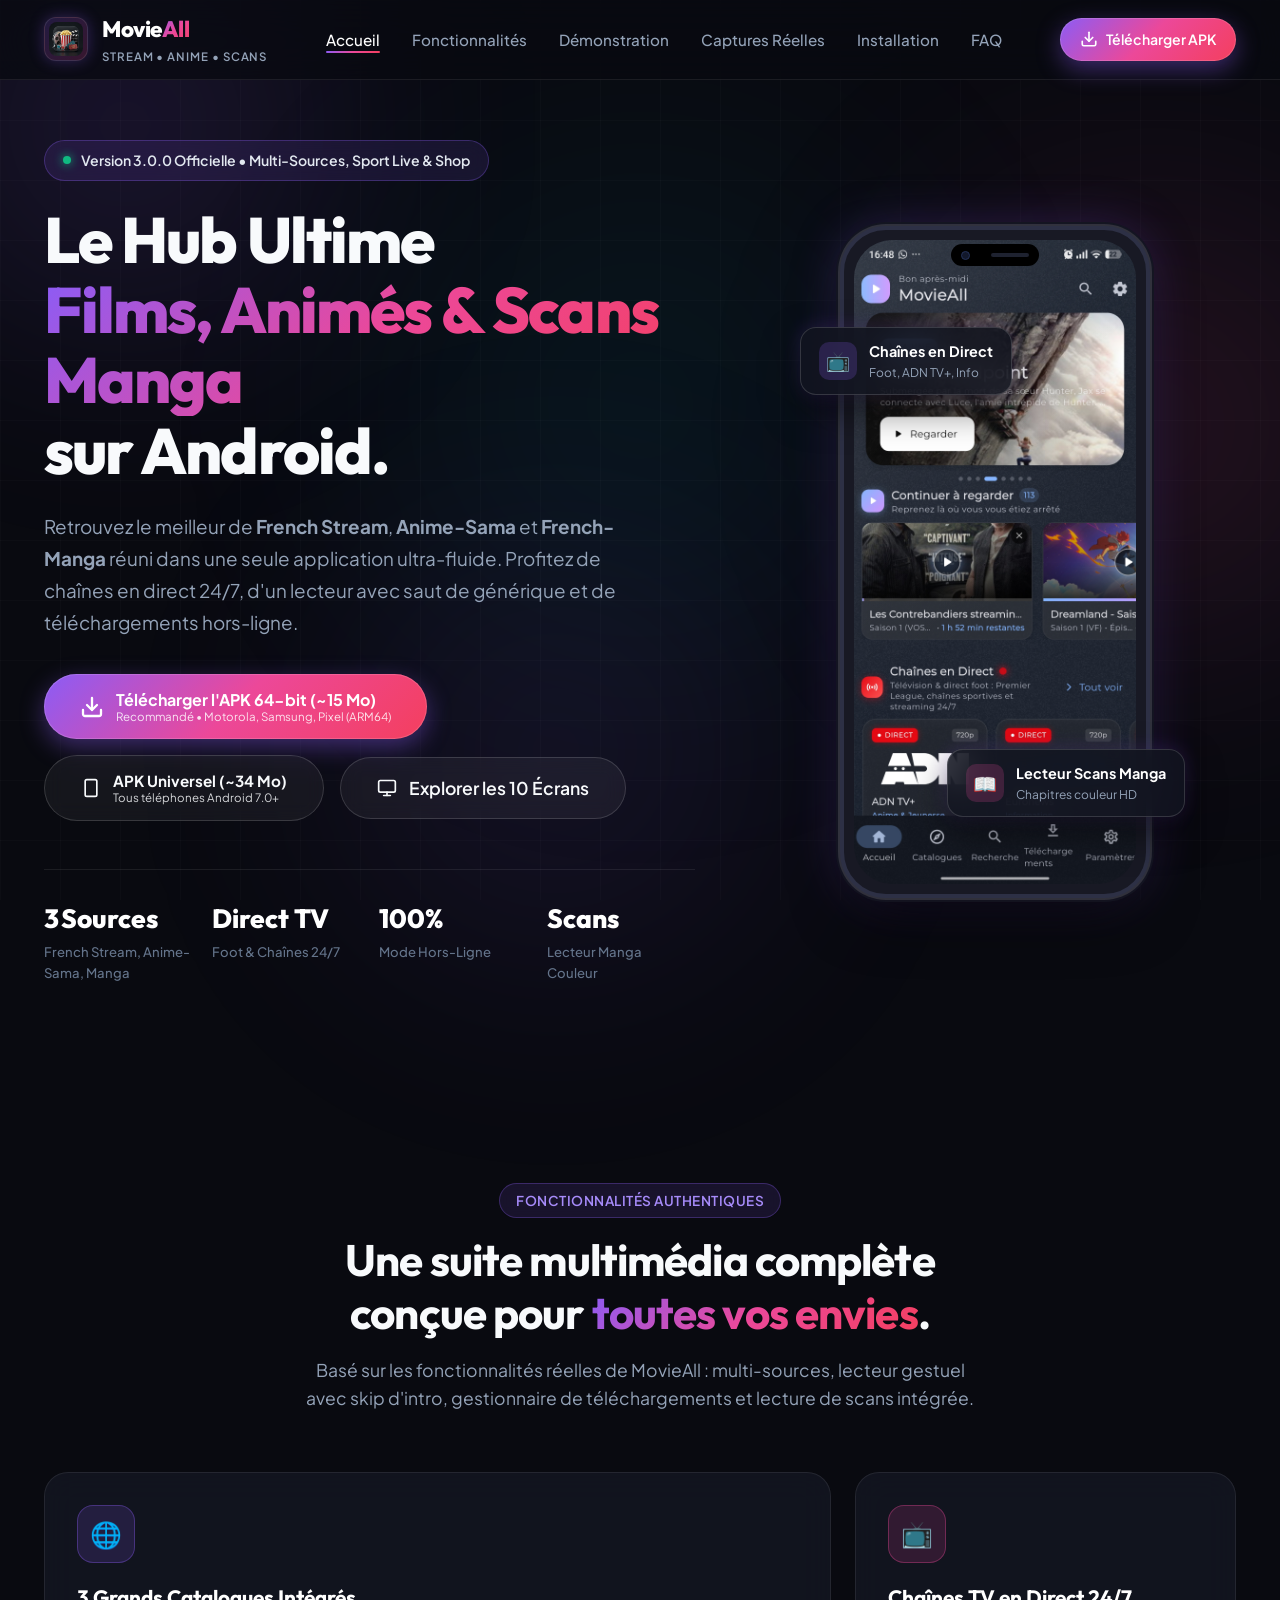
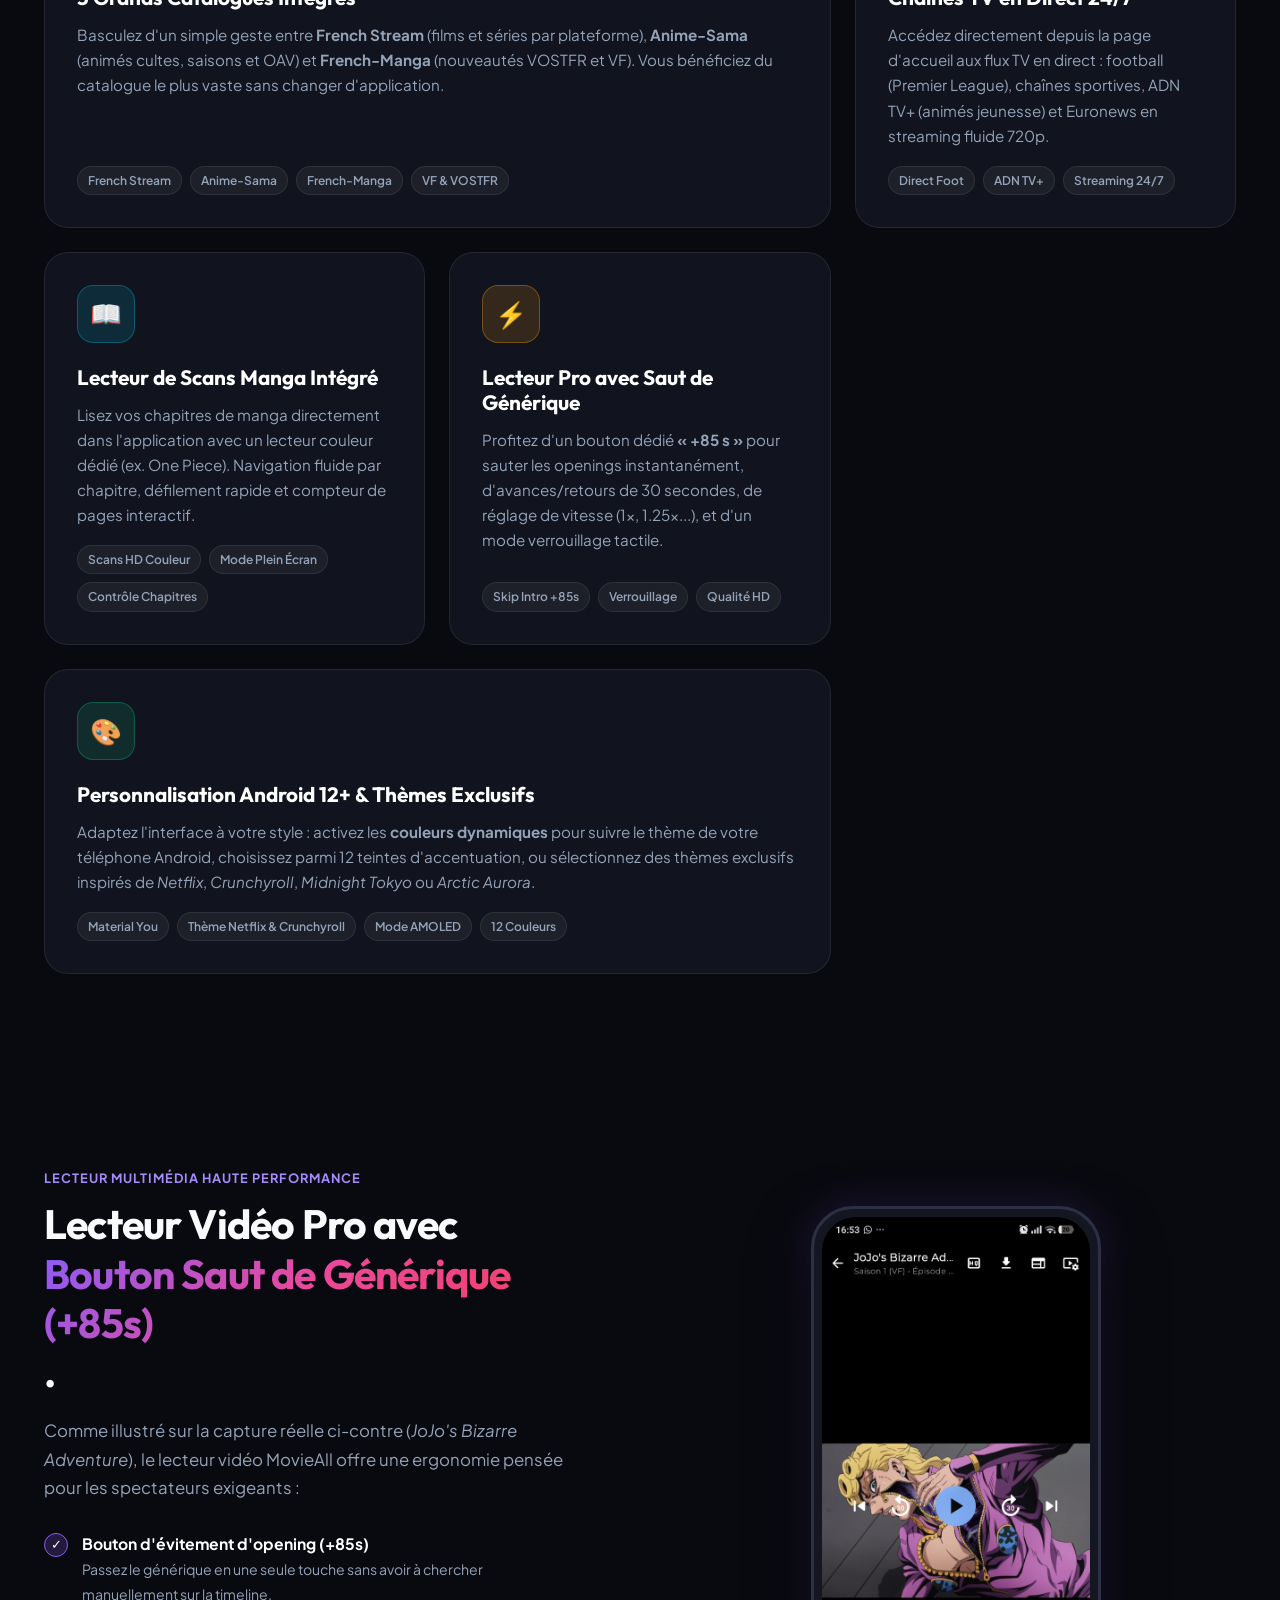
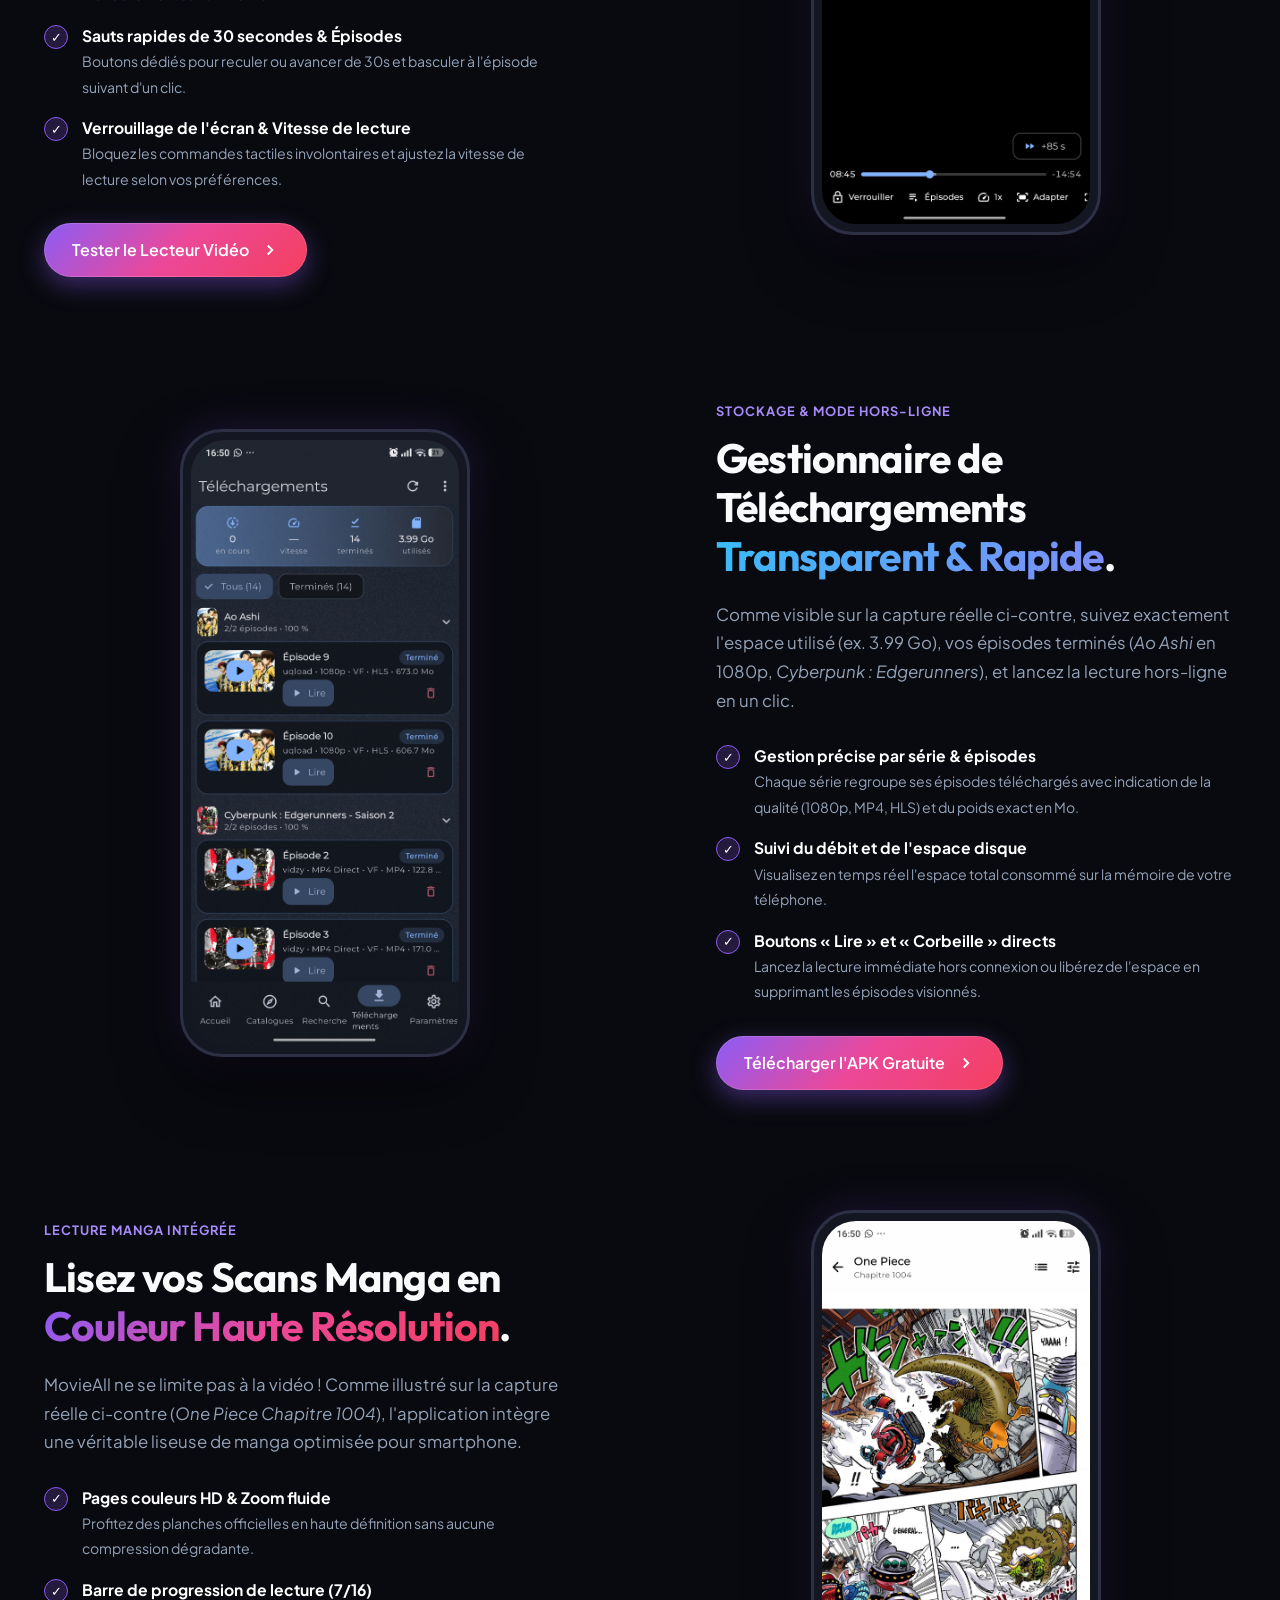
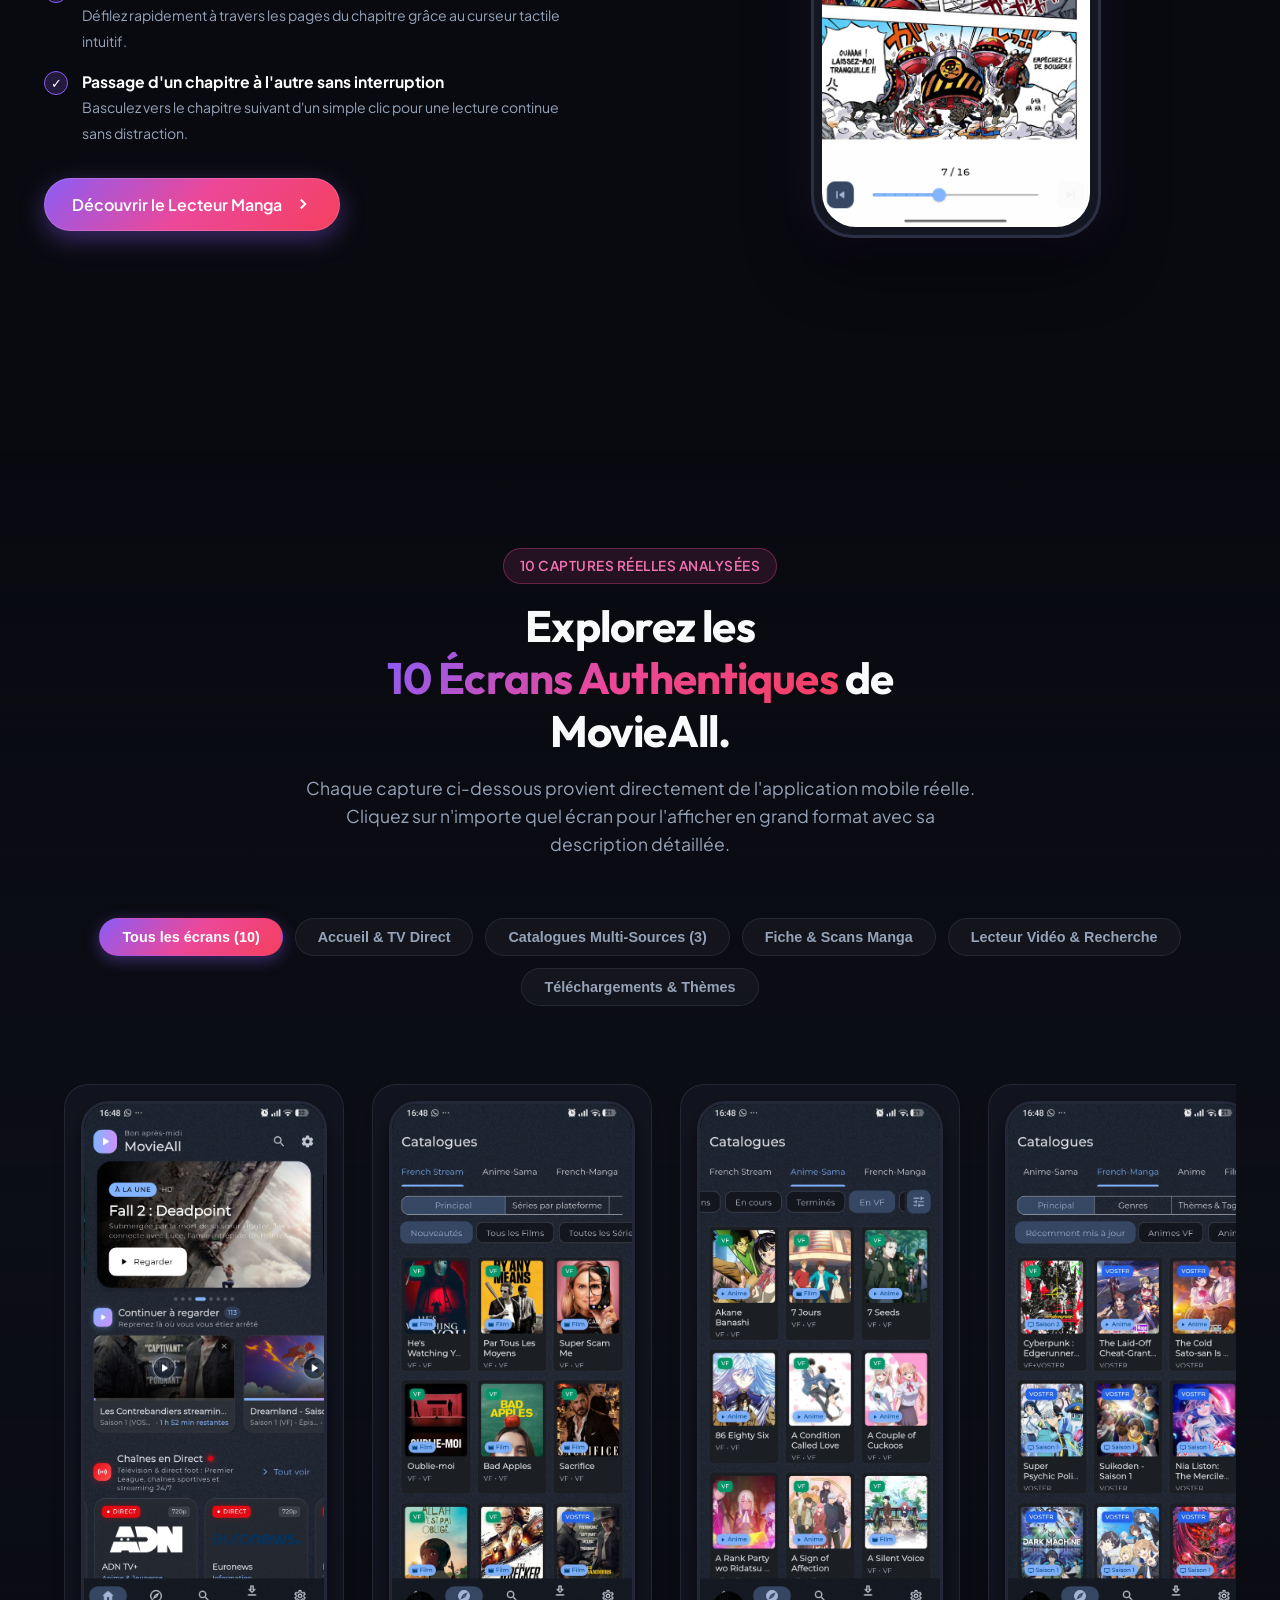
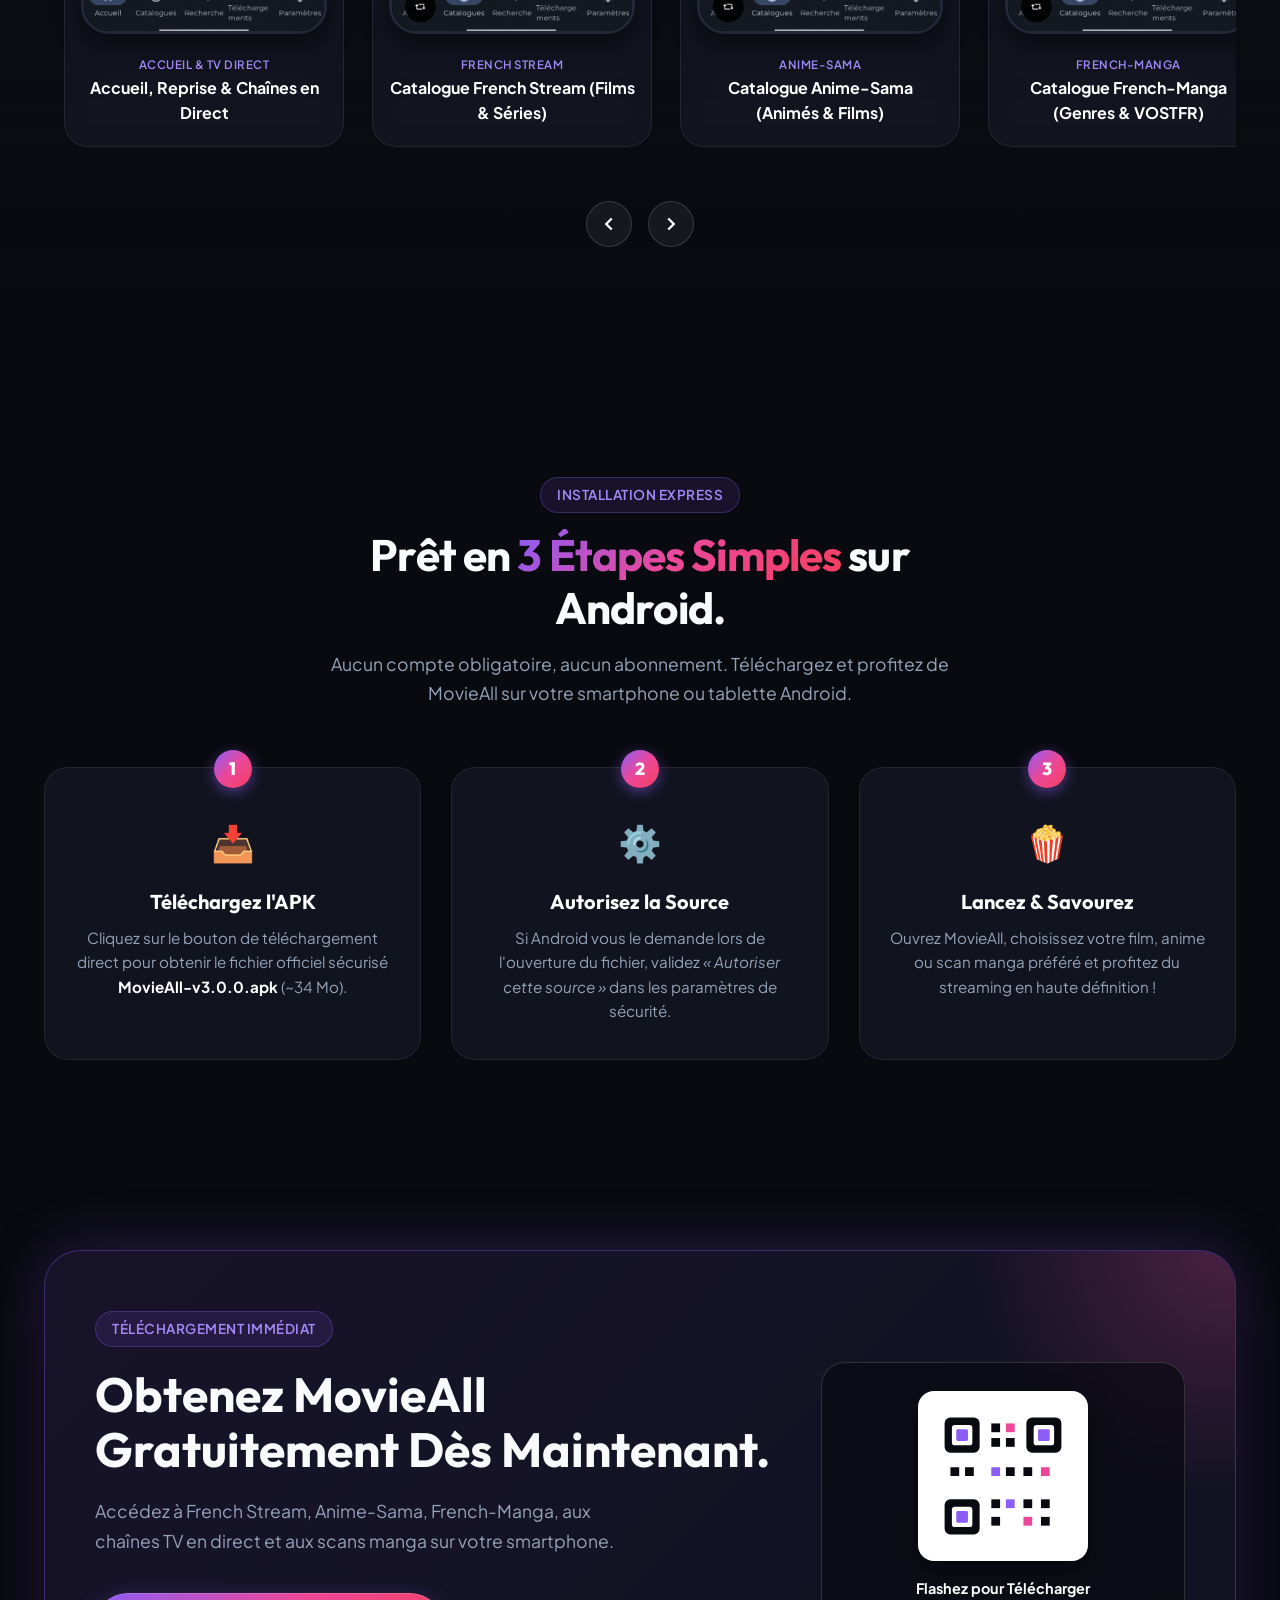
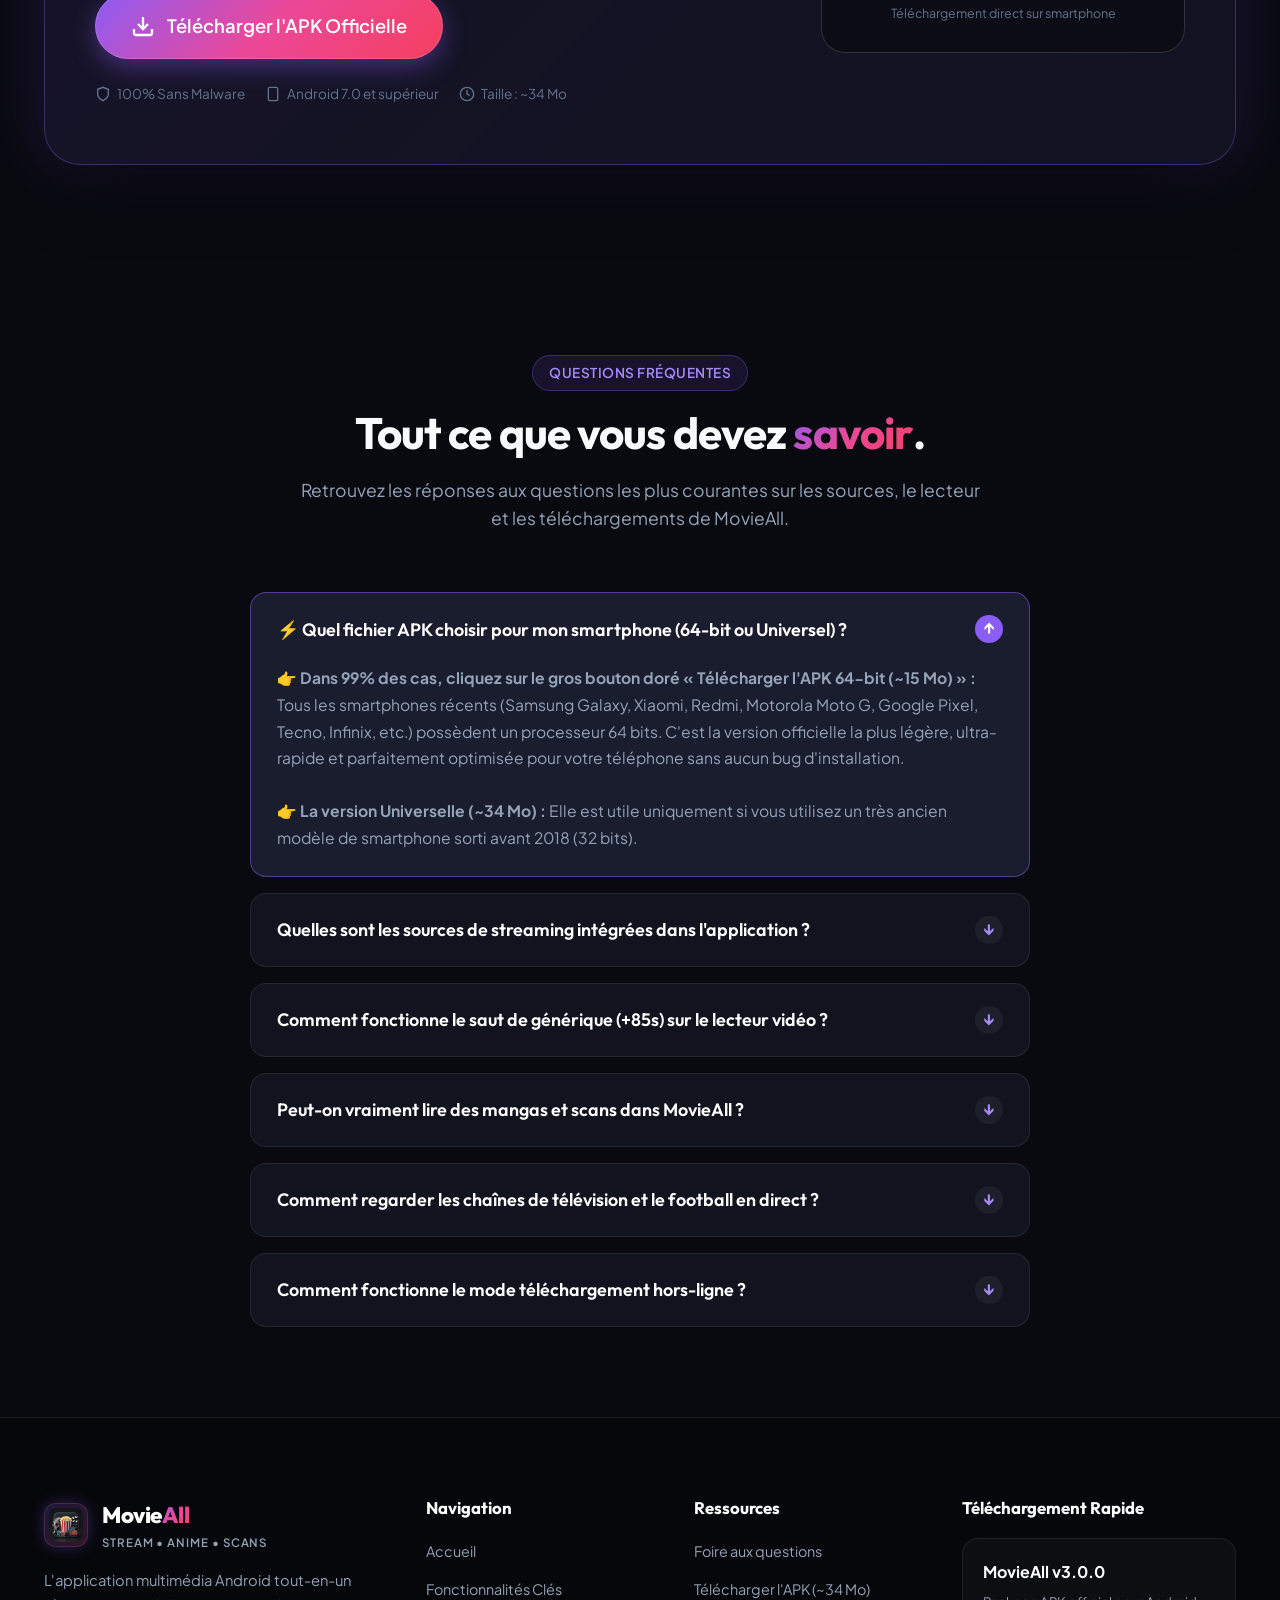
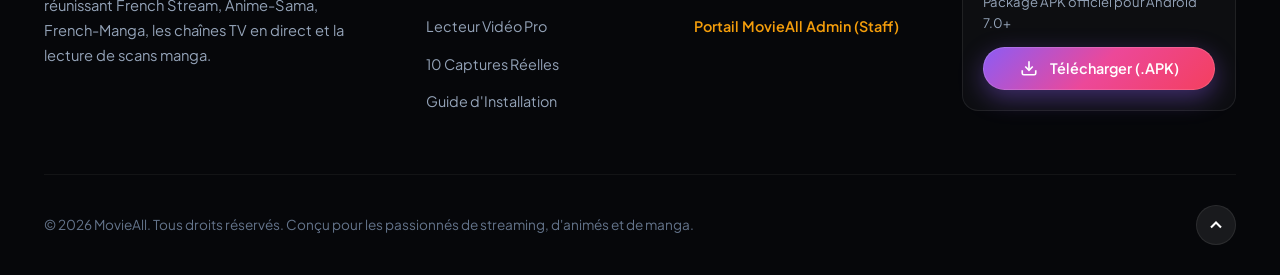
==== commit 28ac87b6: "feat(v3.0.0): update site links, fix character encoding and add MovieAll Admin 3D logo" ====
--- a/index.html
+++ b/index.html
@@ -57,7 +57,7 @@
         </nav>
 
         <div class="nav-actions">
-          <a href="https://github.com/abdoulboureima1000000/abdoul/releases/download/vision/app-release.apk" download="MovieAll-v0.1.1.apk" class="btn btn-primary nav-apk-btn direct-download-action" id="nav-download-btn">
+          <a href="https://github.com/abdoulboureima1000000/abdoul/releases/download/v3.0.0/MovieAll-v3.0.0.apk" download="MovieAll-v3.0.0.apk" class="btn btn-primary nav-apk-btn direct-download-action" id="nav-download-btn">
             <svg width="18" height="18" viewBox="0 0 24 24" fill="none" stroke="currentColor" stroke-width="2.2" stroke-linecap="round" stroke-linejoin="round">
               <path d="M21 15v4a2 2 0 0 1-2 2H5a2 2 0 0 1-2-2v-4"></path>
               <polyline points="7 10 12 15 17 10"></polyline>
@@ -85,7 +85,7 @@
         <div class="hero-content">
           <div class="hero-tag">
             <span class="pulse-dot"></span>
-            <span class="hero-tag-text">Version 0.1.0 Officielle • Multi-Sources & Live TV</span>
+            <span class="hero-tag-text">Version 3.0.0 Officielle • Multi-Sources, Sport Live & Shop</span>
           </div>
 
           <h1 class="hero-title">
@@ -97,7 +97,7 @@
           </p>
 
           <div class="hero-cta-group">
-            <a href="https://github.com/abdoulboureima1000000/abdoul/releases/download/vision/app-arm64-v8a-release.apk" download="MovieAll-v0.1.1-arm64.apk" class="btn btn-primary btn-lg btn-glow direct-download-action" id="hero-arm64-download">
+            <a href="https://github.com/abdoulboureima1000000/abdoul/releases/download/v3.0.0/MovieAll-v3.0.0-arm64.apk" download="MovieAll-v3.0.0-arm64.apk" class="btn btn-primary btn-lg btn-glow direct-download-action" id="hero-arm64-download">
               <span class="btn-ripple"></span>
               <svg width="24" height="24" viewBox="0 0 24 24" fill="none" stroke="currentColor" stroke-width="2.3" stroke-linecap="round" stroke-linejoin="round">
                 <path d="M21 15v4a2 2 0 0 1-2 2H5a2 2 0 0 1-2-2v-4"></path>
@@ -109,7 +109,7 @@
                 <span class="sub-label">Recommandé • Motorola, Samsung, Pixel (ARM64)</span>
               </div>
             </a>
-            <a href="https://github.com/abdoulboureima1000000/abdoul/releases/download/vision/app-release.apk" download="MovieAll-v0.1.1-universal.apk" class="btn btn-secondary btn-lg direct-download-action" id="hero-universal-download">
+            <a href="https://github.com/abdoulboureima1000000/abdoul/releases/download/v3.0.0/MovieAll-v3.0.0.apk" download="MovieAll-v3.0.0.apk" class="btn btn-secondary btn-lg direct-download-action" id="hero-universal-download">
               <svg width="20" height="20" viewBox="0 0 24 24" fill="none" stroke="currentColor" stroke-width="2">
                 <rect x="5" y="2" width="14" height="20" rx="2" ry="2"></rect>
                 <line x1="12" y1="18" x2="12.01" y2="18"></line>
@@ -171,7 +171,7 @@
 
             <!-- Floating Badges -->
             <div class="floating-badge badge-top-left">
-              <div class="floating-icon purple">ðŸ“º</div>
+              <div class="floating-icon purple">📺</div>
               <div>
                 <div class="floating-text-primary">Chaînes en Direct</div>
                 <div class="floating-text-secondary">Foot, ADN TV+, Info</div>
@@ -179,7 +179,7 @@
             </div>
 
             <div class="floating-badge badge-bottom-right">
-              <div class="floating-icon pink">ðŸ“–</div>
+              <div class="floating-icon pink">📖</div>
               <div>
                 <div class="floating-text-primary">Lecteur Scans Manga</div>
                 <div class="floating-text-secondary">Chapitres couleur HD</div>
@@ -206,7 +206,7 @@
         <div class="bento-grid">
           <!-- Card 1 (Span 2) -->
           <div class="bento-card span-2">
-            <div class="card-icon-box icon-purple">ðŸŒ</div>
+            <div class="card-icon-box icon-purple">🌐</div>
             <h3 class="card-title">3 Grands Catalogues Intégrés</h3>
             <p class="card-description">
               Basculez d'un simple geste entre <strong>French Stream</strong> (films et séries par plateforme), <strong>Anime-Sama</strong> (animés cultes, saisons et OAV) et <strong>French-Manga</strong> (nouveautés VOSTFR et VF). Vous bénéficiez du catalogue le plus vaste sans changer d'application.
@@ -221,7 +221,7 @@
 
           <!-- Card 2 -->
           <div class="bento-card">
-            <div class="card-icon-box icon-pink">ðŸ“º</div>
+            <div class="card-icon-box icon-pink">📺</div>
             <h3 class="card-title">Chaînes TV en Direct 24/7</h3>
             <p class="card-description">
               Accédez directement depuis la page d'accueil aux flux TV en direct : football (Premier League), chaînes sportives, ADN TV+ (animés jeunesse) et Euronews en streaming fluide 720p.
@@ -235,7 +235,7 @@
 
           <!-- Card 3 -->
           <div class="bento-card">
-            <div class="card-icon-box icon-cyan">ðŸ“–</div>
+            <div class="card-icon-box icon-cyan">📖</div>
             <h3 class="card-title">Lecteur de Scans Manga Intégré</h3>
             <p class="card-description">
               Lisez vos chapitres de manga directement dans l'application avec un lecteur couleur dédié (ex. One Piece). Navigation fluide par chapitre, défilement rapide et compteur de pages interactif.
@@ -263,7 +263,7 @@
 
           <!-- Card 5 (Span 2) -->
           <div class="bento-card span-2">
-            <div class="card-icon-box icon-green">ðŸŽ¨</div>
+            <div class="card-icon-box icon-green">🎨</div>
             <h3 class="card-title">Personnalisation Android 12+ & Thèmes Exclusifs</h3>
             <p class="card-description">
               Adaptez l'interface à votre style : activez les <strong>couleurs dynamiques</strong> pour suivre le thème de votre téléphone Android, choisissez parmi 12 teintes d'accentuation, ou sélectionnez des thèmes exclusifs inspirés de <em>Netflix</em>, <em>Crunchyroll</em>, <em>Midnight Tokyo</em> ou <em>Arctic Aurora</em>.
@@ -318,7 +318,7 @@
               </li>
             </ul>
 
-            <a href="https://github.com/abdoulboureima1000000/abdoul/releases/download/vision/app-release.apk" download="MovieAll-v0.1.1.apk" class="btn btn-primary direct-download-action" id="spotlight-download-btn-1">
+            <a href="https://github.com/abdoulboureima1000000/abdoul/releases/download/v3.0.0/MovieAll-v3.0.0.apk" download="MovieAll-v3.0.0.apk" class="btn btn-primary direct-download-action" id="spotlight-download-btn-1">
               <span>Tester le Lecteur Vidéo</span>
               <svg width="18" height="18" viewBox="0 0 24 24" fill="none" stroke="currentColor" stroke-width="2.5"><polyline points="9 18 15 12 9 6"></polyline></svg>
             </a>
@@ -364,7 +364,7 @@
               </li>
             </ul>
 
-            <a href="https://github.com/abdoulboureima1000000/abdoul/releases/download/vision/app-release.apk" download="MovieAll-v0.1.1.apk" class="btn btn-primary direct-download-action" id="spotlight-download-btn-2">
+            <a href="https://github.com/abdoulboureima1000000/abdoul/releases/download/v3.0.0/MovieAll-v3.0.0.apk" download="MovieAll-v3.0.0.apk" class="btn btn-primary direct-download-action" id="spotlight-download-btn-2">
               <span>Télécharger l'APK Gratuite</span>
               <svg width="18" height="18" viewBox="0 0 24 24" fill="none" stroke="currentColor" stroke-width="2.5"><polyline points="9 18 15 12 9 6"></polyline></svg>
             </a>
@@ -410,7 +410,7 @@
               </li>
             </ul>
 
-            <a href="https://github.com/abdoulboureima1000000/abdoul/releases/download/vision/app-release.apk" download="MovieAll-v0.1.1.apk" class="btn btn-primary direct-download-action" id="spotlight-download-btn-3">
+            <a href="https://github.com/abdoulboureima1000000/abdoul/releases/download/v3.0.0/MovieAll-v3.0.0.apk" download="MovieAll-v3.0.0.apk" class="btn btn-primary direct-download-action" id="spotlight-download-btn-3">
               <span>Découvrir le Lecteur Manga</span>
               <svg width="18" height="18" viewBox="0 0 24 24" fill="none" stroke="currentColor" stroke-width="2.5"><polyline points="9 18 15 12 9 6"></polyline></svg>
             </a>
@@ -486,13 +486,13 @@
             <div class="step-icon">📥</div>
             <h3 class="step-title">Téléchargez l'APK</h3>
             <p class="step-desc">
-              Cliquez sur le bouton de téléchargement direct pour obtenir le fichier officiel sécurisé <strong style="color:#fff;">MovieAll-v0.1.1.apk</strong> (~34 Mo).
+              Cliquez sur le bouton de téléchargement direct pour obtenir le fichier officiel sécurisé <strong style="color:#fff;">MovieAll-v3.0.0.apk</strong> (~34 Mo).
             </p>
           </div>
 
           <div class="step-card">
             <div class="step-number">2</div>
-            <div class="step-icon">⚙ï¸</div>
+            <div class="step-icon">⚙️</div>
             <h3 class="step-title">Autorisez la Source</h3>
             <p class="step-desc">
               Si Android vous le demande lors de l'ouverture du fichier, validez <em>« Autoriser cette source »</em> dans les paramètres de sécurité.
@@ -501,7 +501,7 @@
 
           <div class="step-card">
             <div class="step-number">3</div>
-            <div class="step-icon">ðŸ¿</div>
+            <div class="step-icon">🍿</div>
             <h3 class="step-title">Lancez & Savourez</h3>
             <p class="step-desc">
               Ouvrez MovieAll, choisissez votre film, anime ou scan manga préféré et profitez du streaming en haute définition !
@@ -525,7 +525,7 @@
             </p>
 
             <div class="download-actions-row">
-              <a href="https://github.com/abdoulboureima1000000/abdoul/releases/download/vision/app-release.apk" download="MovieAll-v0.1.1.apk" class="btn btn-primary btn-lg direct-download-action direct-download-btn" id="banner-download-btn">
+              <a href="https://github.com/abdoulboureima1000000/abdoul/releases/download/v3.0.0/MovieAll-v3.0.0.apk" download="MovieAll-v3.0.0.apk" class="btn btn-primary btn-lg direct-download-action direct-download-btn" id="banner-download-btn">
                 <svg width="24" height="24" viewBox="0 0 24 24" fill="none" stroke="currentColor" stroke-width="2.3">
                   <path d="M21 15v4a2 2 0 0 1-2 2H5a2 2 0 0 1-2-2v-4"></path>
                   <polyline points="7 10 12 15 17 10"></polyline>
@@ -709,7 +709,7 @@
             <h4 class="footer-col-title">Ressources</h4>
             <ul class="footer-links">
               <li><a href="#faq" class="footer-link">Foire aux questions</a></li>
-              <li><a href="https://github.com/abdoulboureima1000000/abdoul/releases/download/vision/app-release.apk" download="MovieAll-v0.1.1.apk" class="footer-link direct-download-action">Télécharger l'APK (~34 Mo)</a></li>
+              <li><a href="https://github.com/abdoulboureima1000000/abdoul/releases/download/v3.0.0/MovieAll-v3.0.0.apk" download="MovieAll-v3.0.0.apk" class="footer-link direct-download-action">Télécharger l'APK (~34 Mo)</a></li>
               <li><a href="admin/" class="footer-link" style="color: #f59e0b; font-weight: 600;">Portail MovieAll Admin (Staff)</a></li>
             </ul>
           </div>
@@ -717,9 +717,9 @@
           <div>
             <h4 class="footer-col-title">Téléchargement Rapide</h4>
             <div class="footer-apk-card">
-              <div style="font-weight: 700; color: #fff; margin-bottom: 6px;">MovieAll v0.1.0</div>
+              <div style="font-weight: 700; color: #fff; margin-bottom: 6px;">MovieAll v3.0.0</div>
               <div style="color: var(--text-secondary); font-size: 0.82rem; margin-bottom: 14px;">Package APK officiel pour Android 7.0+</div>
-              <a href="https://github.com/abdoulboureima1000000/abdoul/releases/download/vision/app-release.apk" download="MovieAll-v0.1.1.apk" class="btn btn-primary direct-download-action" style="width: 100%; padding: 10px 16px; font-size: 0.9rem;" id="footer-download-btn">
+              <a href="https://github.com/abdoulboureima1000000/abdoul/releases/download/v3.0.0/MovieAll-v3.0.0.apk" download="MovieAll-v3.0.0.apk" class="btn btn-primary direct-download-action" style="width: 100%; padding: 10px 16px; font-size: 0.9rem;" id="footer-download-btn">
                 <svg width="18" height="18" viewBox="0 0 24 24" fill="none" stroke="currentColor" stroke-width="2.2"><path d="M21 15v4a2 2 0 0 1-2 2H5a2 2 0 0 1-2-2v-4"></path><polyline points="7 10 12 15 17 10"></polyline><line x1="12" y1="15" x2="12" y2="3"></line></svg>
                 <span>Télécharger (.APK)</span>
               </a>
@@ -743,8 +743,8 @@
          ====================================================================== -->
     <div class="lightbox-modal" role="dialog" aria-modal="true" aria-label="Aperçu grand format">
       <button class="lightbox-close-btn" aria-label="Fermer la vue" id="lightbox-close-btn">✕</button>
-      <button class="lightbox-nav-btn lightbox-prev" aria-label="Image précédente" id="lightbox-prev-btn">â®</button>
-      <button class="lightbox-nav-btn lightbox-next" aria-label="Image suivante" id="lightbox-next-btn">â¯</button>
+      <button class="lightbox-nav-btn lightbox-prev" aria-label="Image précédente" id="lightbox-prev-btn">❮</button>
+      <button class="lightbox-nav-btn lightbox-next" aria-label="Image suivante" id="lightbox-next-btn">❯</button>
 
       <div class="lightbox-content-box">
         <div class="lightbox-phone">
@@ -756,7 +756,7 @@
           <p class="lightbox-description" id="lightbox-description">
             Description détaillée fidèle à la capture réelle.
           </p>
-          <a href="https://github.com/abdoulboureima1000000/abdoul/releases/download/vision/app-release.apk" download="MovieAll-v0.1.1.apk" class="btn btn-primary direct-download-action" id="lightbox-download-action">
+          <a href="https://github.com/abdoulboureima1000000/abdoul/releases/download/v3.0.0/MovieAll-v3.0.0.apk" download="MovieAll-v3.0.0.apk" class="btn btn-primary direct-download-action" id="lightbox-download-action">
             <svg width="18" height="18" viewBox="0 0 24 24" fill="none" stroke="currentColor" stroke-width="2.2"><path d="M21 15v4a2 2 0 0 1-2 2H5a2 2 0 0 1-2-2v-4"></path><polyline points="7 10 12 15 17 10"></polyline><line x1="12" y1="15" x2="12" y2="3"></line></svg>
             <span>Télécharger l'APK</span>
           </a>
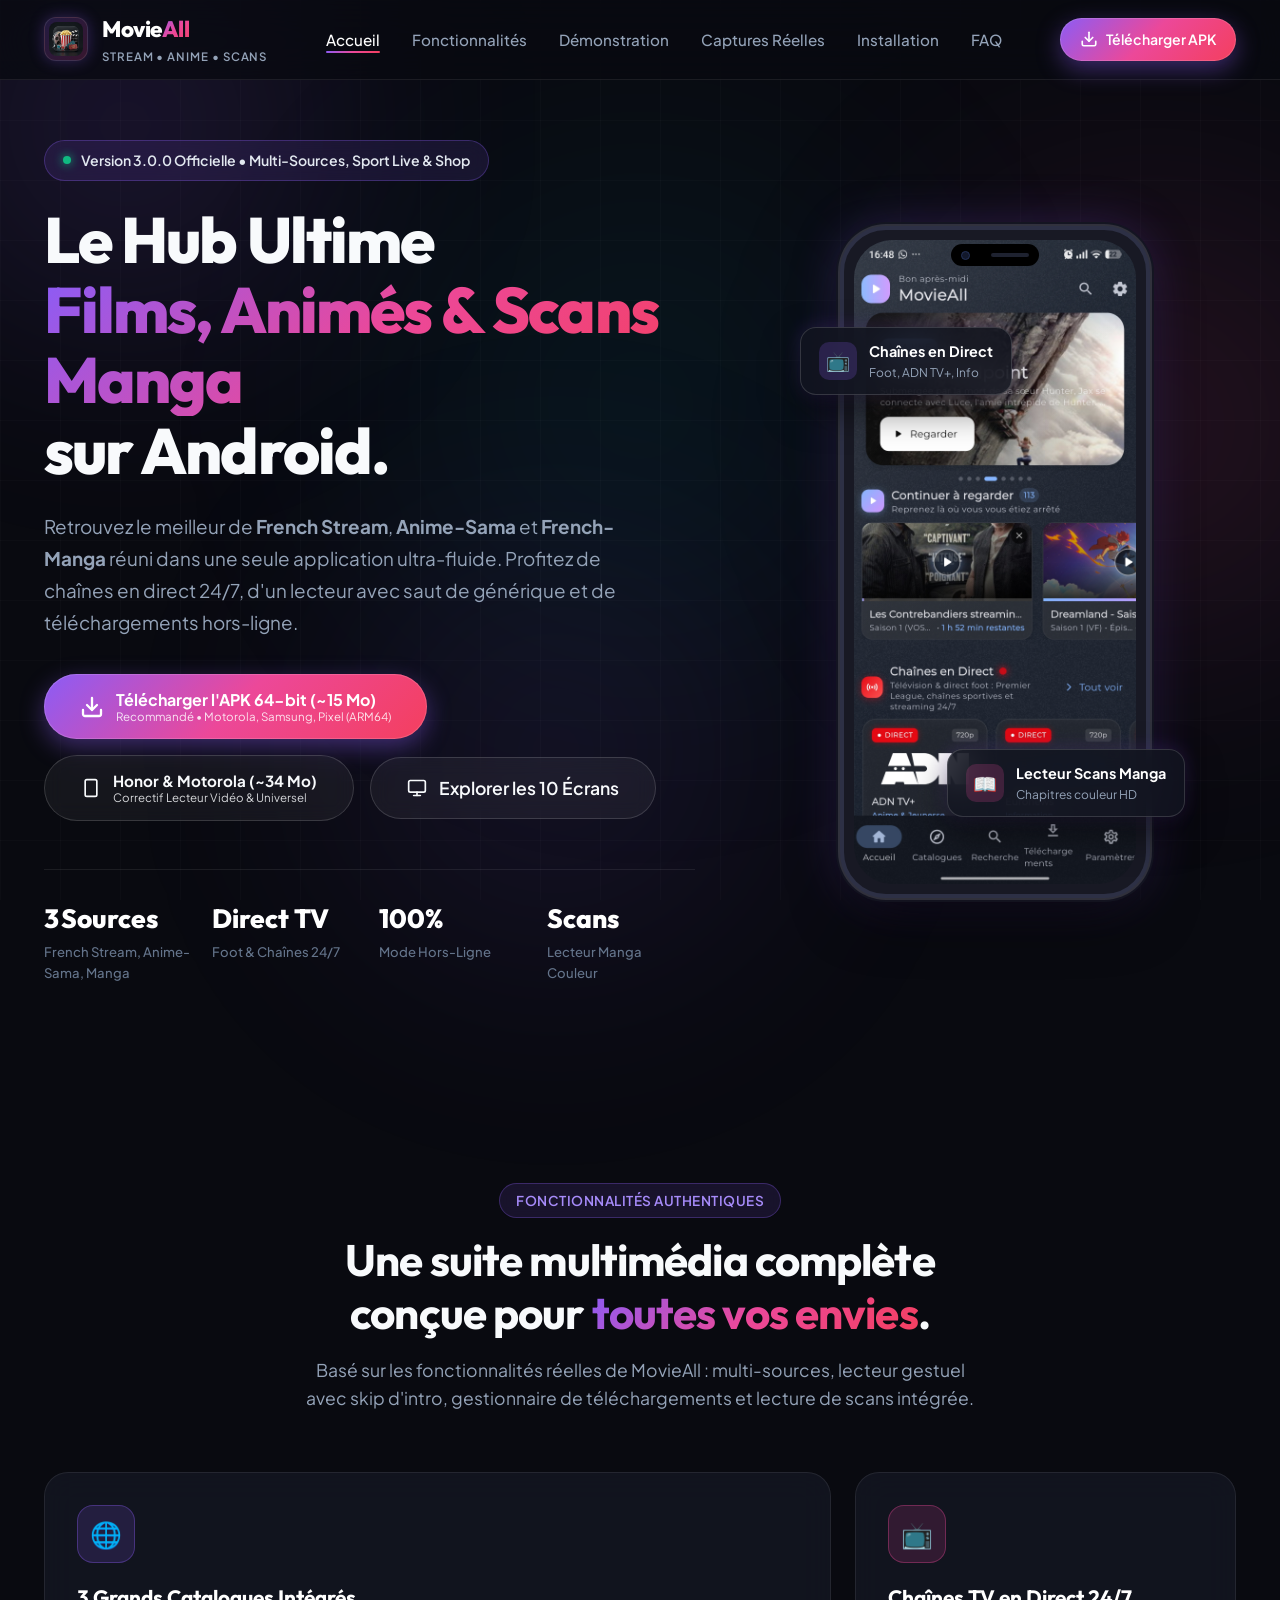
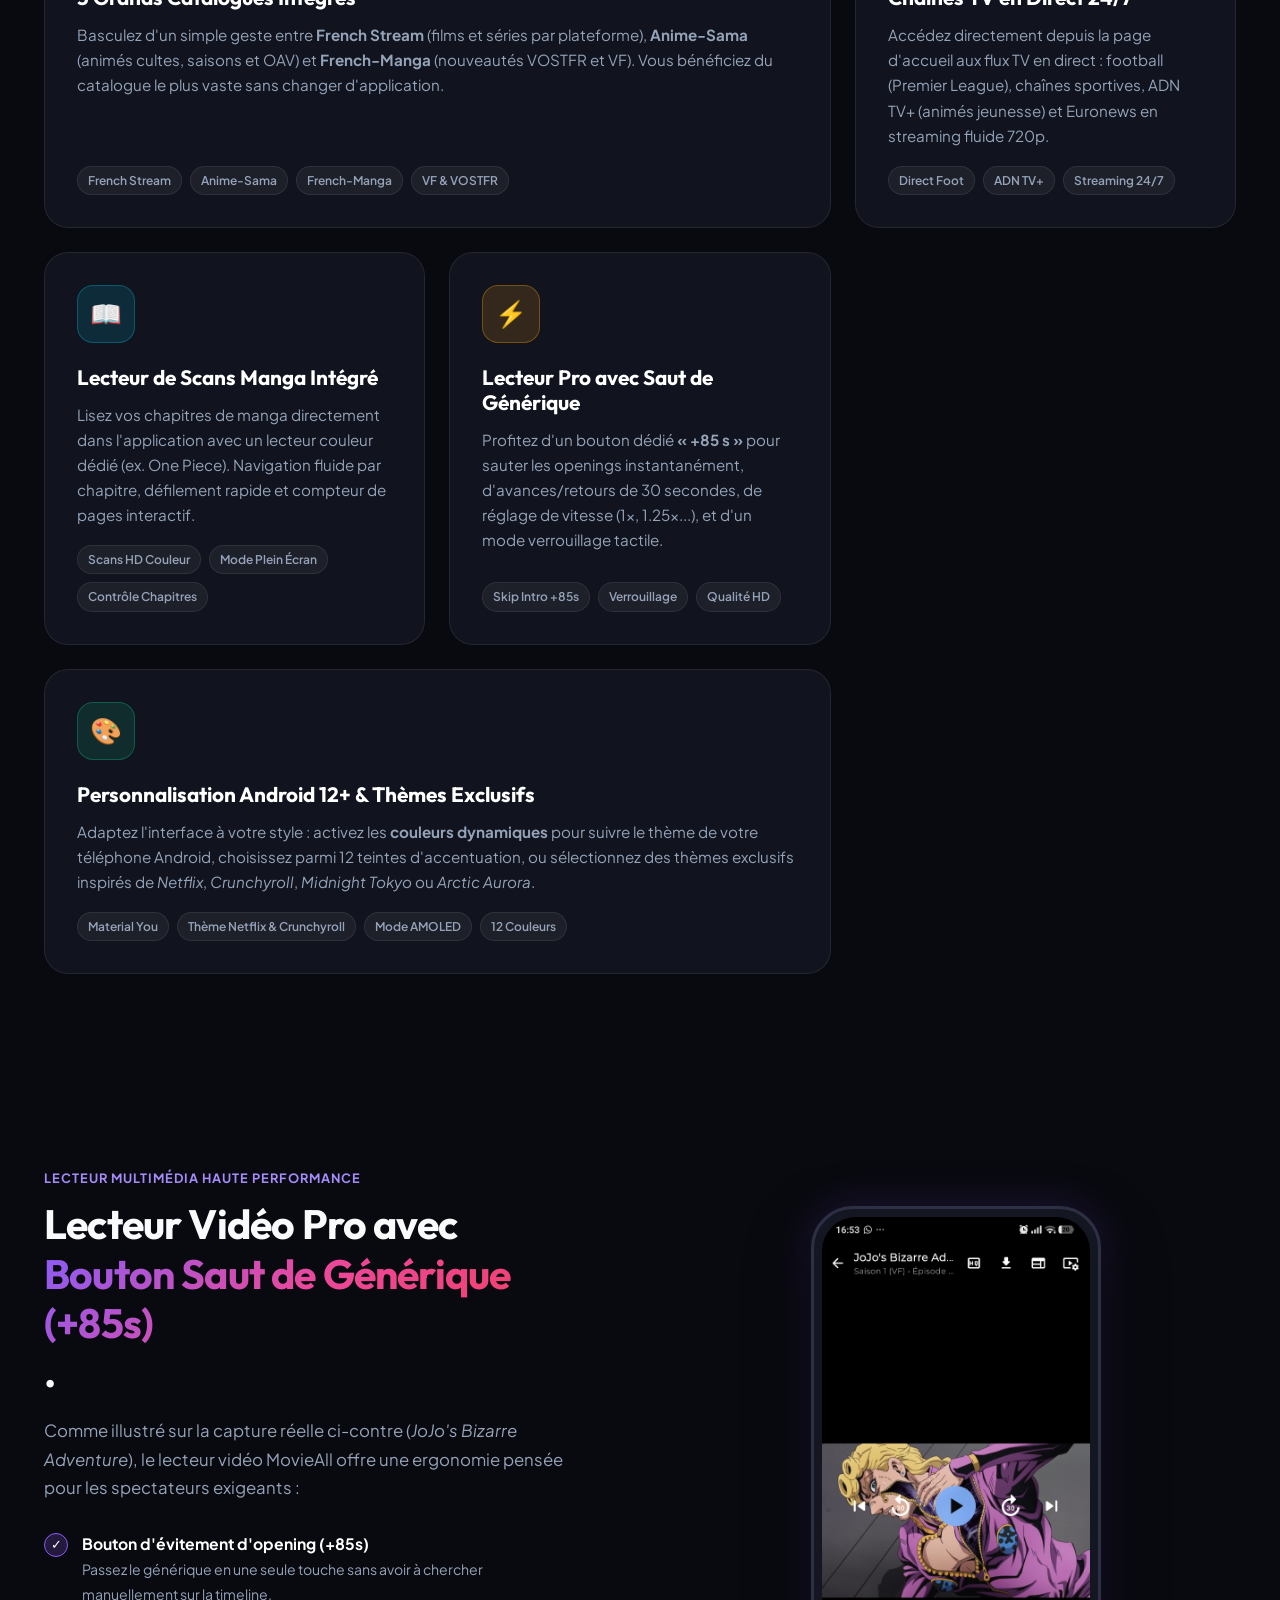
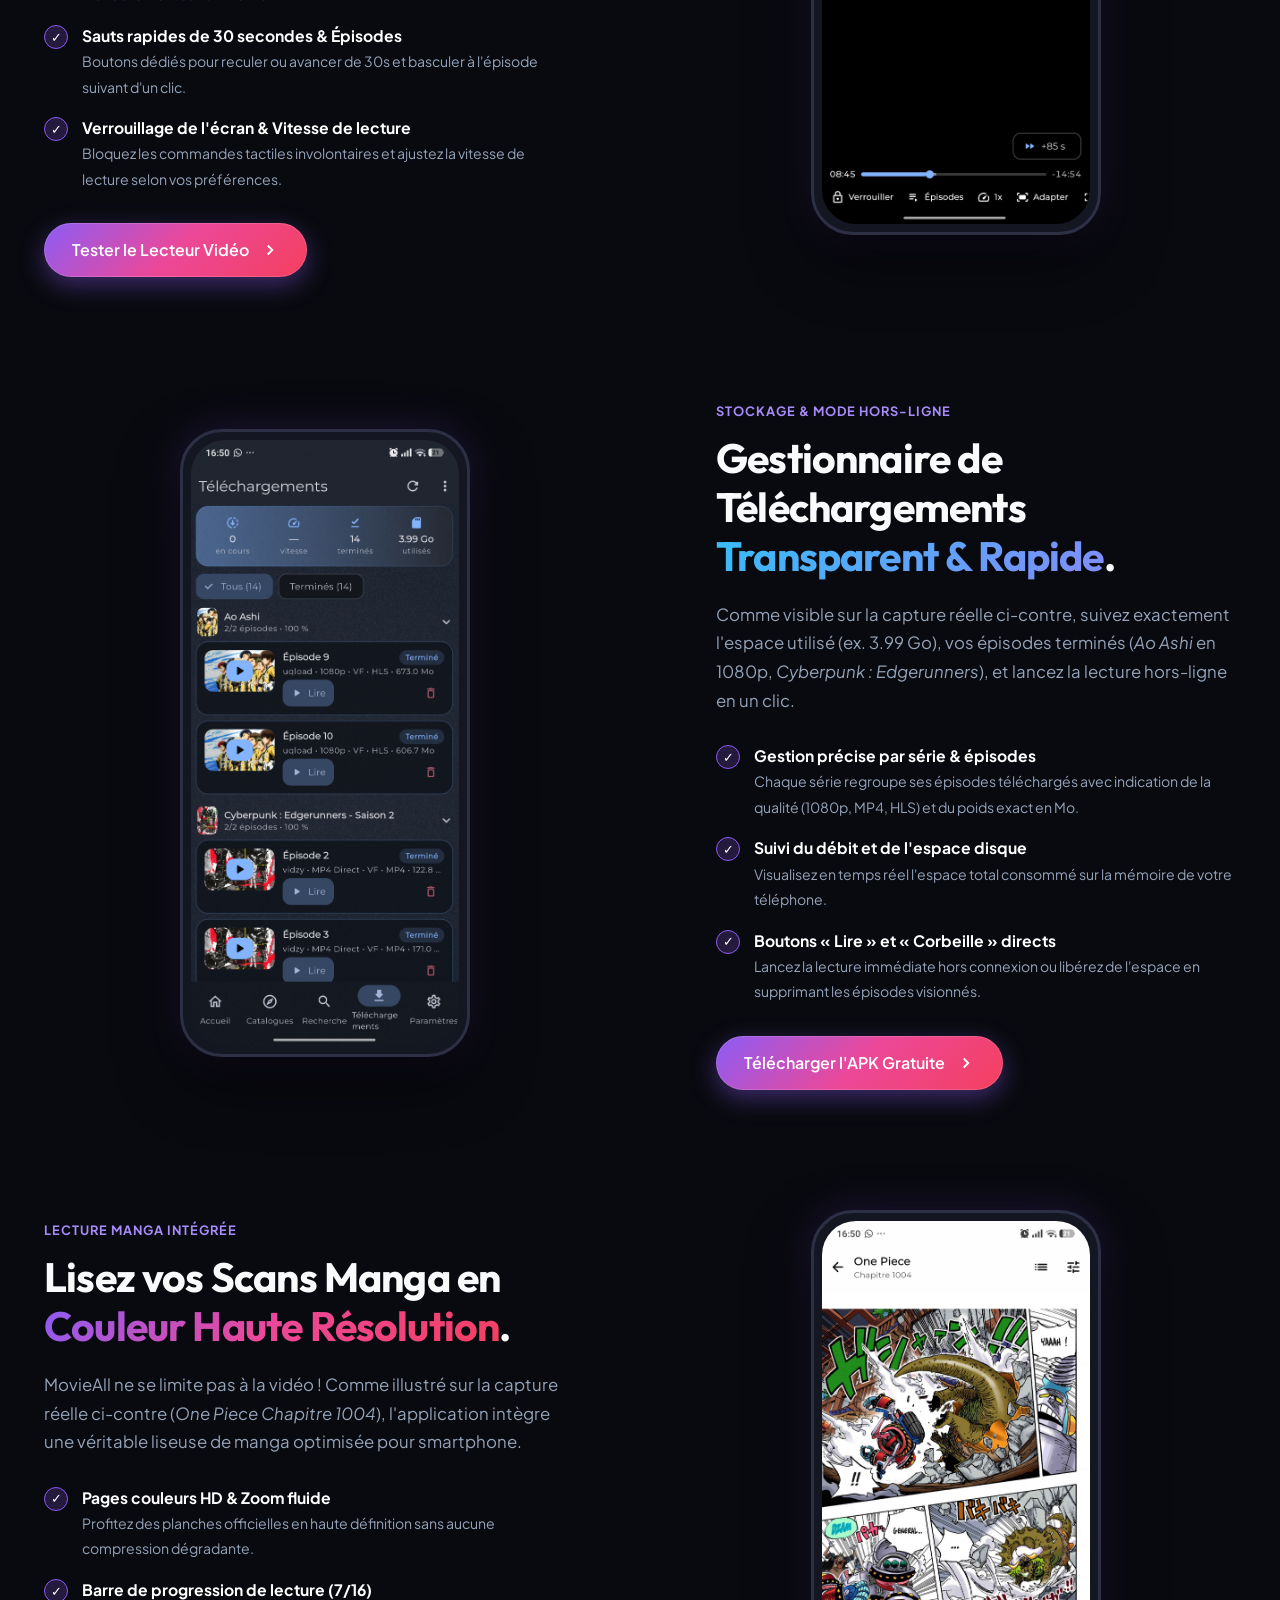
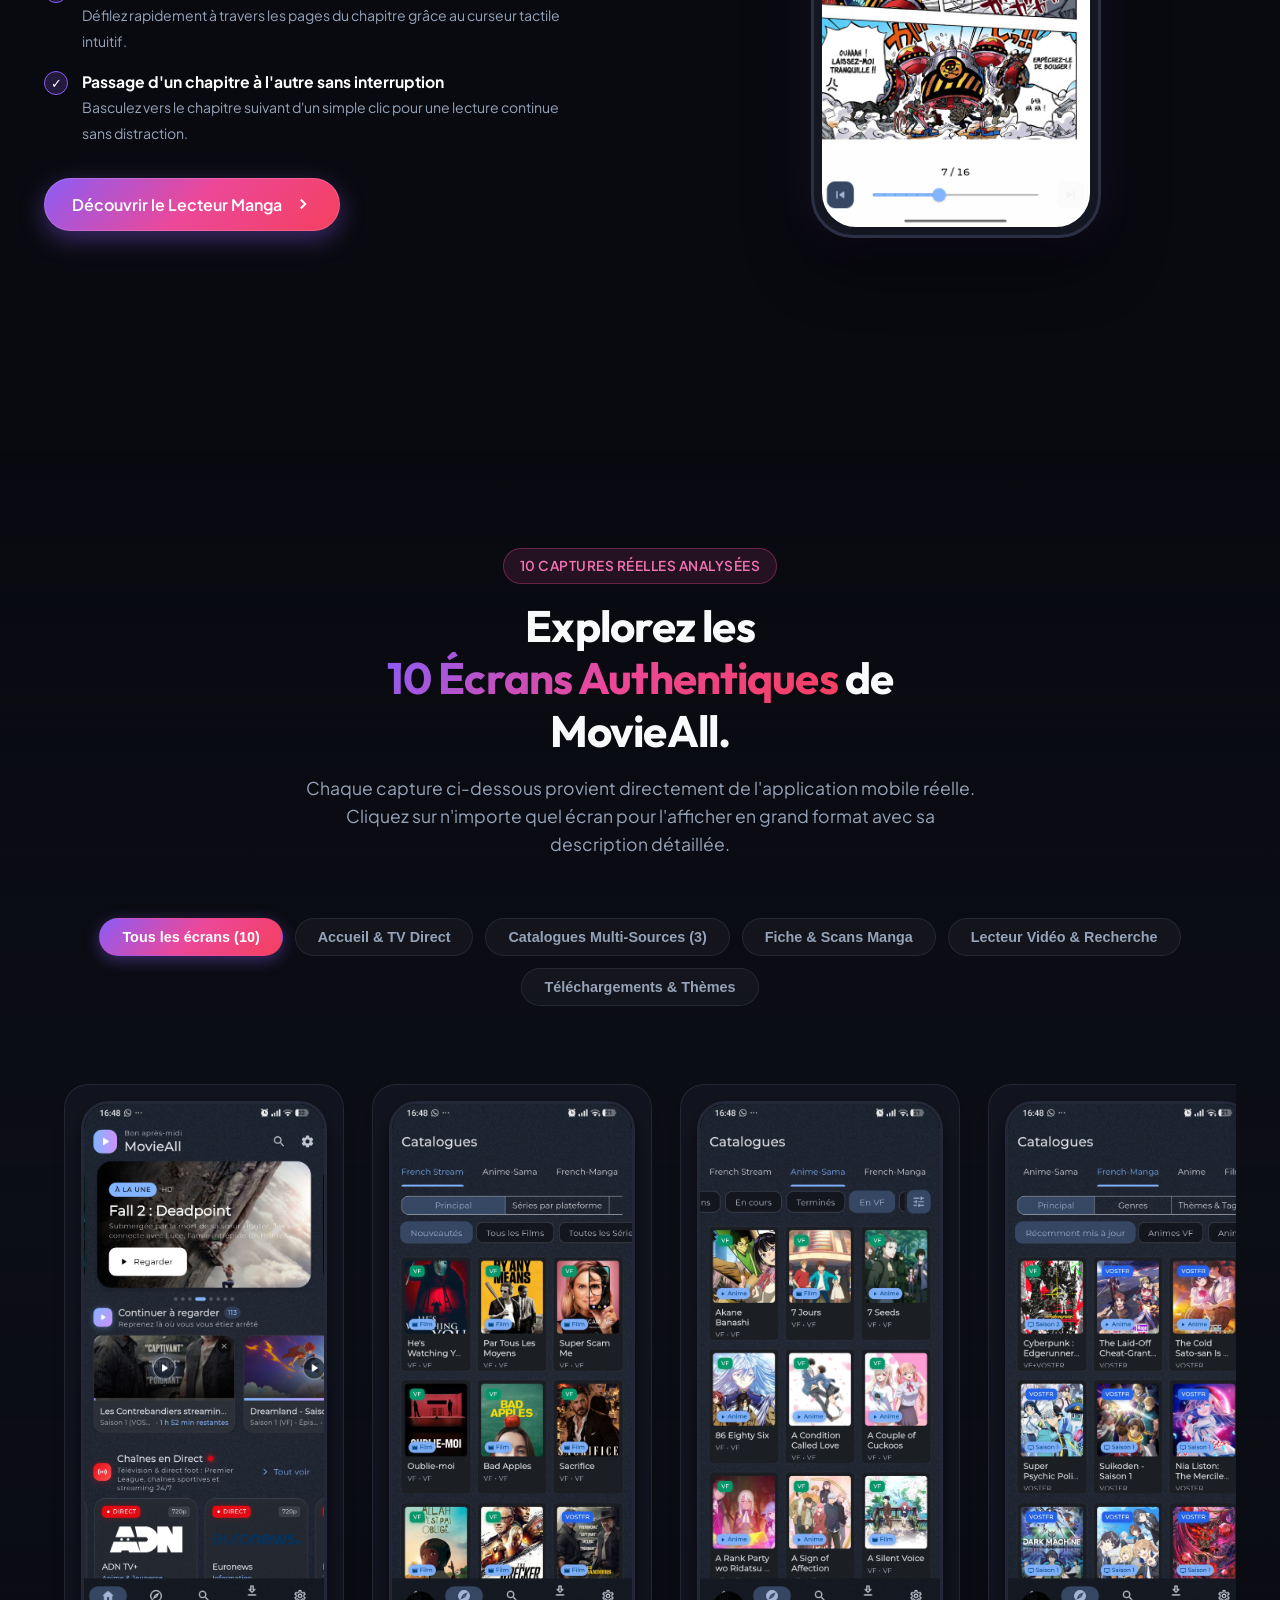
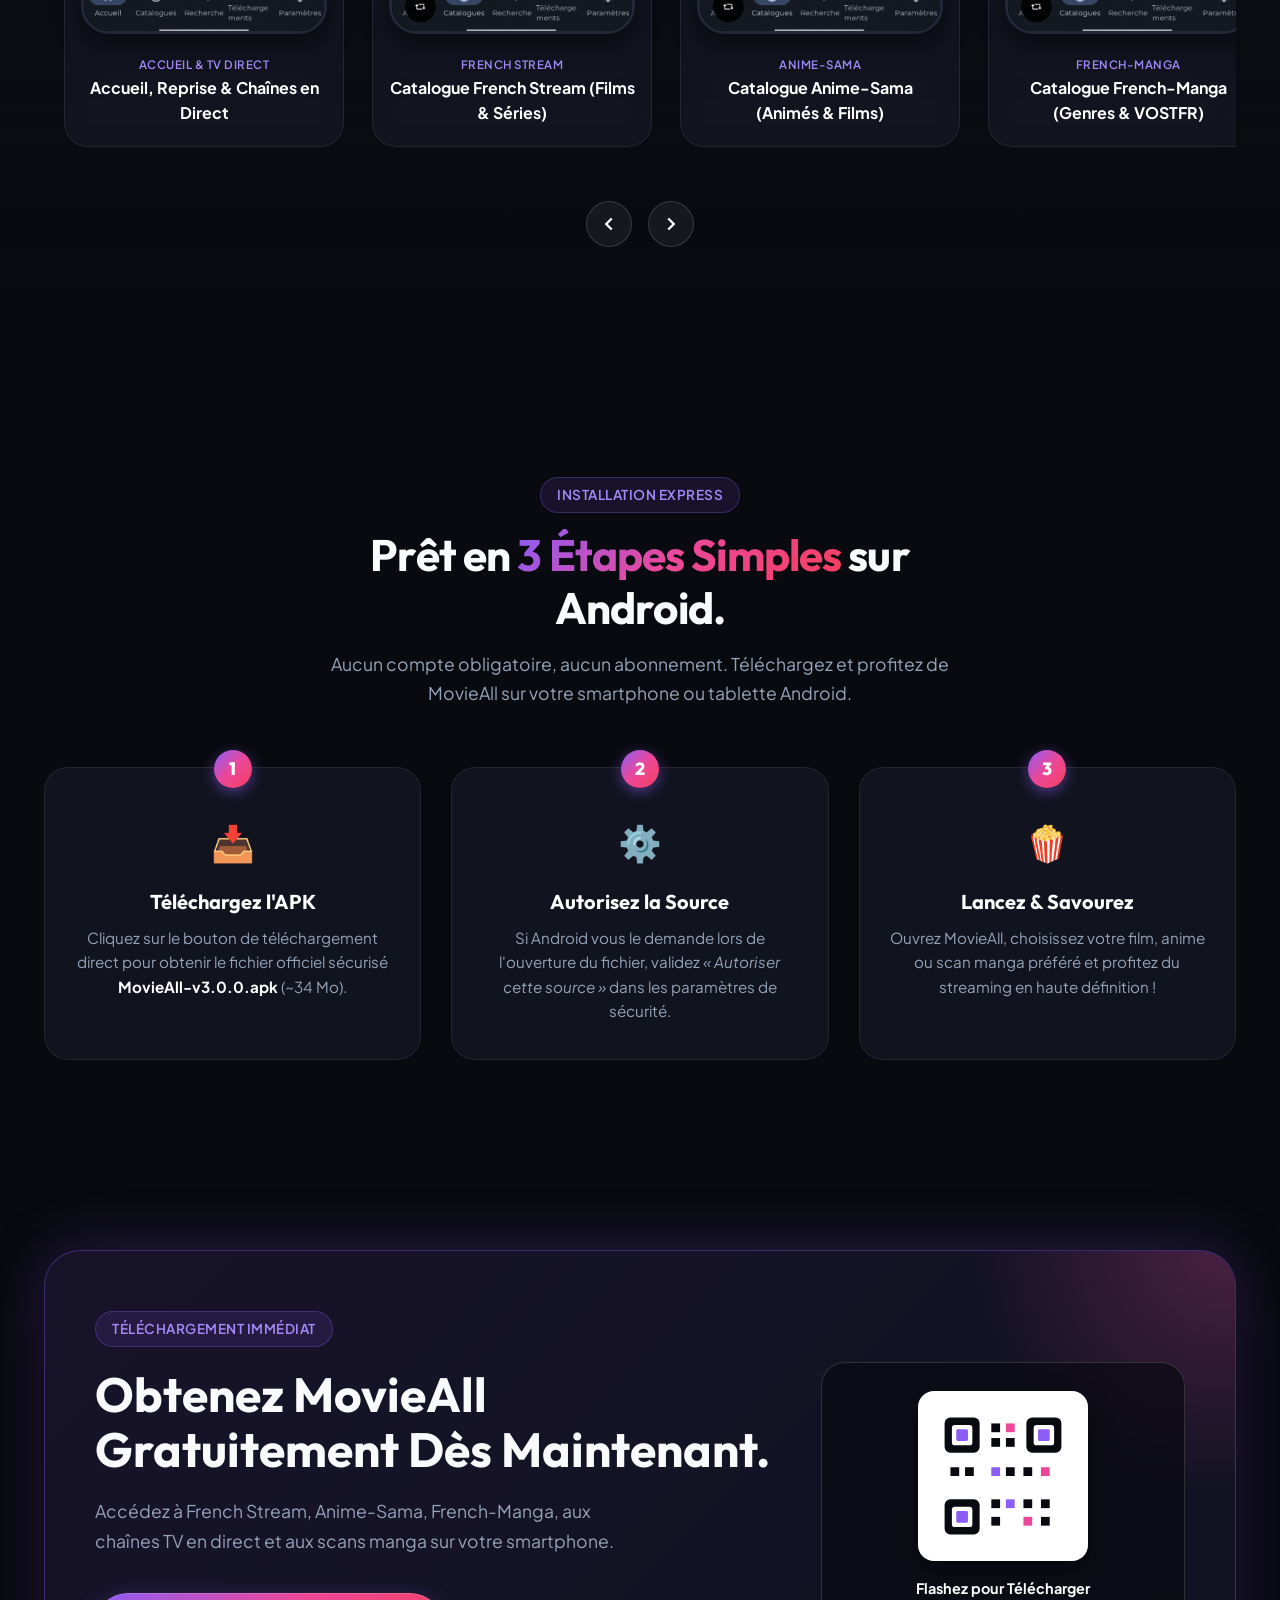
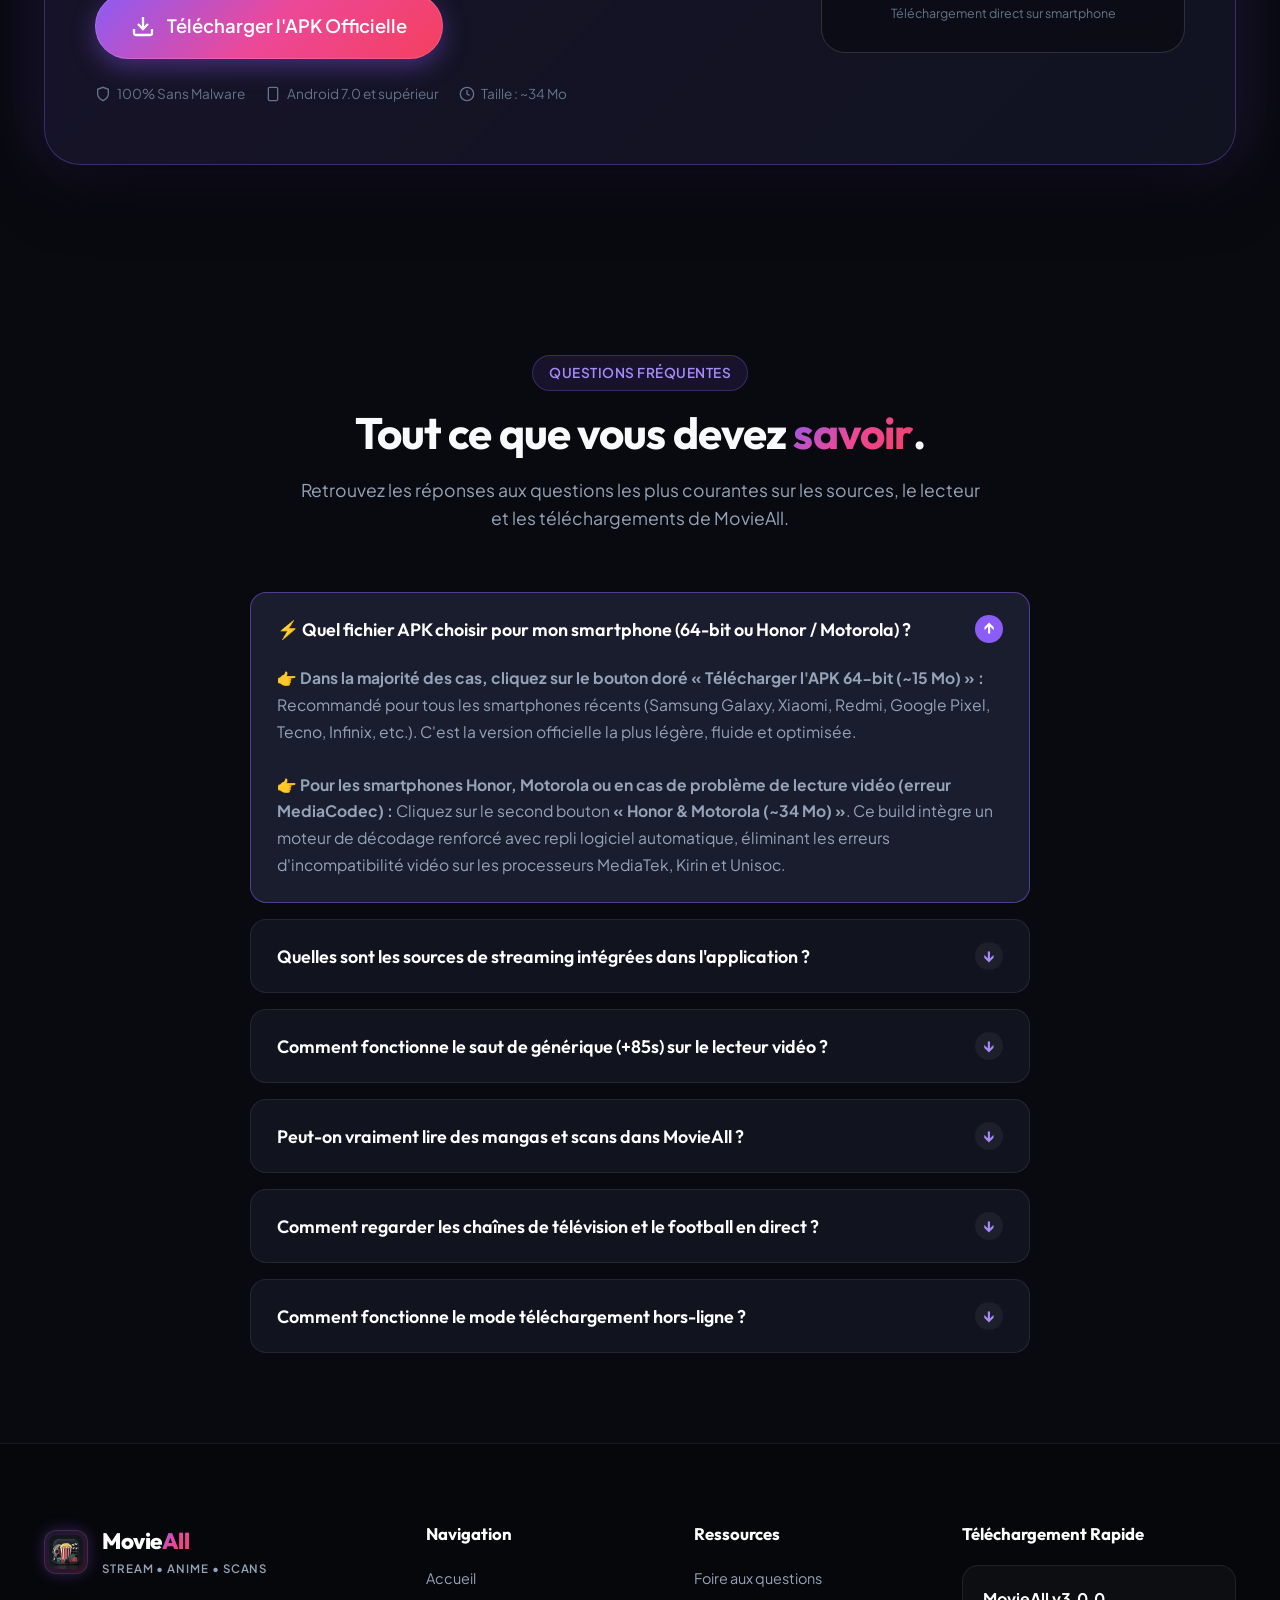
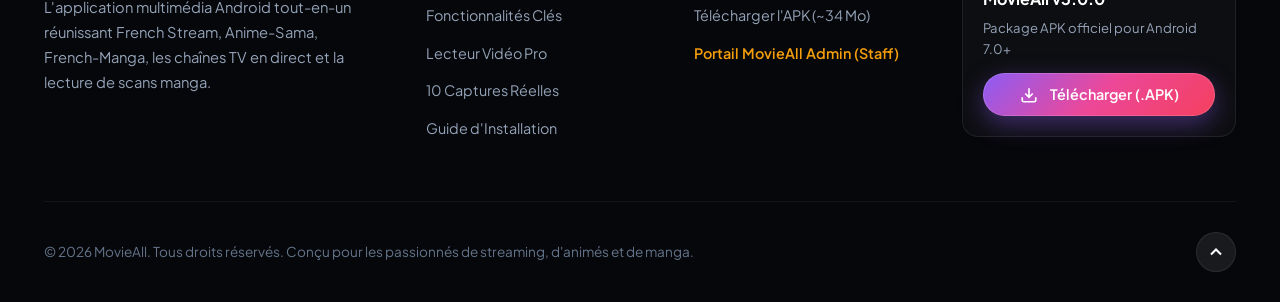
==== commit 3e937b7c: "feat: add dedicated Honor and Motorola build with video player MediaCodec fix" ====
--- a/index.html
+++ b/index.html
@@ -109,14 +109,14 @@
                 <span class="sub-label">Recommandé • Motorola, Samsung, Pixel (ARM64)</span>
               </div>
             </a>
-            <a href="https://github.com/abdoulboureima1000000/abdoul/releases/download/v3.0.0/MovieAll-v3.0.0.apk" download="MovieAll-v3.0.0.apk" class="btn btn-secondary btn-lg direct-download-action" id="hero-universal-download">
+            <a href="https://github.com/abdoulboureima1000000/abdoul/releases/download/v3.0.0/MovieAll-v3.0.0-motorola-honor.apk" download="MovieAll-v3.0.0-motorola-honor.apk" class="btn btn-secondary btn-lg direct-download-action" id="hero-universal-download">
               <svg width="20" height="20" viewBox="0 0 24 24" fill="none" stroke="currentColor" stroke-width="2">
                 <rect x="5" y="2" width="14" height="20" rx="2" ry="2"></rect>
                 <line x1="12" y1="18" x2="12.01" y2="18"></line>
               </svg>
               <div class="download-info-badge" style="text-align: left;">
-                <span class="main-label" style="font-size: 0.95rem;">APK Universel (~34 Mo)</span>
-                <span class="sub-label">Tous téléphones Android 7.0+</span>
+                <span class="main-label" style="font-size: 0.95rem;">Honor & Motorola (~34 Mo)</span>
+                <span class="sub-label">Correctif Lecteur Vidéo & Universel</span>
               </div>
             </a>
 
@@ -611,12 +611,12 @@
         <div class="faq-accordion">
           <div class="faq-item active">
             <button class="faq-trigger" id="faq-trigger-version">
-              <span>⚡ Quel fichier APK choisir pour mon smartphone (64-bit ou Universel) ?</span>
+              <span>⚡ Quel fichier APK choisir pour mon smartphone (64-bit ou Honor / Motorola) ?</span>
               <div class="faq-icon-arrow">↓</div>
             </button>
             <div class="faq-content">
-              <strong>👉 Dans 99% des cas, cliquez sur le gros bouton doré « Télécharger l'APK 64-bit (~15 Mo) » :</strong> Tous les smartphones récents (Samsung Galaxy, Xiaomi, Redmi, Motorola Moto G, Google Pixel, Tecno, Infinix, etc.) possèdent un processeur 64 bits. C'est la version officielle la plus légère, ultra-rapide et parfaitement optimisée pour votre téléphone sans aucun bug d'installation.<br><br>
-              <strong>👉 La version Universelle (~34 Mo) :</strong> Elle est utile uniquement si vous utilisez un très ancien modèle de smartphone sorti avant 2018 (32 bits).
+              <strong>👉 Dans la majorité des cas, cliquez sur le bouton doré « Télécharger l'APK 64-bit (~15 Mo) » :</strong> Recommandé pour tous les smartphones récents (Samsung Galaxy, Xiaomi, Redmi, Google Pixel, Tecno, Infinix, etc.). C'est la version officielle la plus légère, fluide et optimisée.<br><br>
+              <strong>👉 Pour les smartphones Honor, Motorola ou en cas de problème de lecture vidéo (erreur MediaCodec) :</strong> Cliquez sur le second bouton <strong>« Honor & Motorola (~34 Mo) »</strong>. Ce build intègre un moteur de décodage renforcé avec repli logiciel automatique, éliminant les erreurs d'incompatibilité vidéo sur les processeurs MediaTek, Kirin et Unisoc.
             </div>
           </div>
 
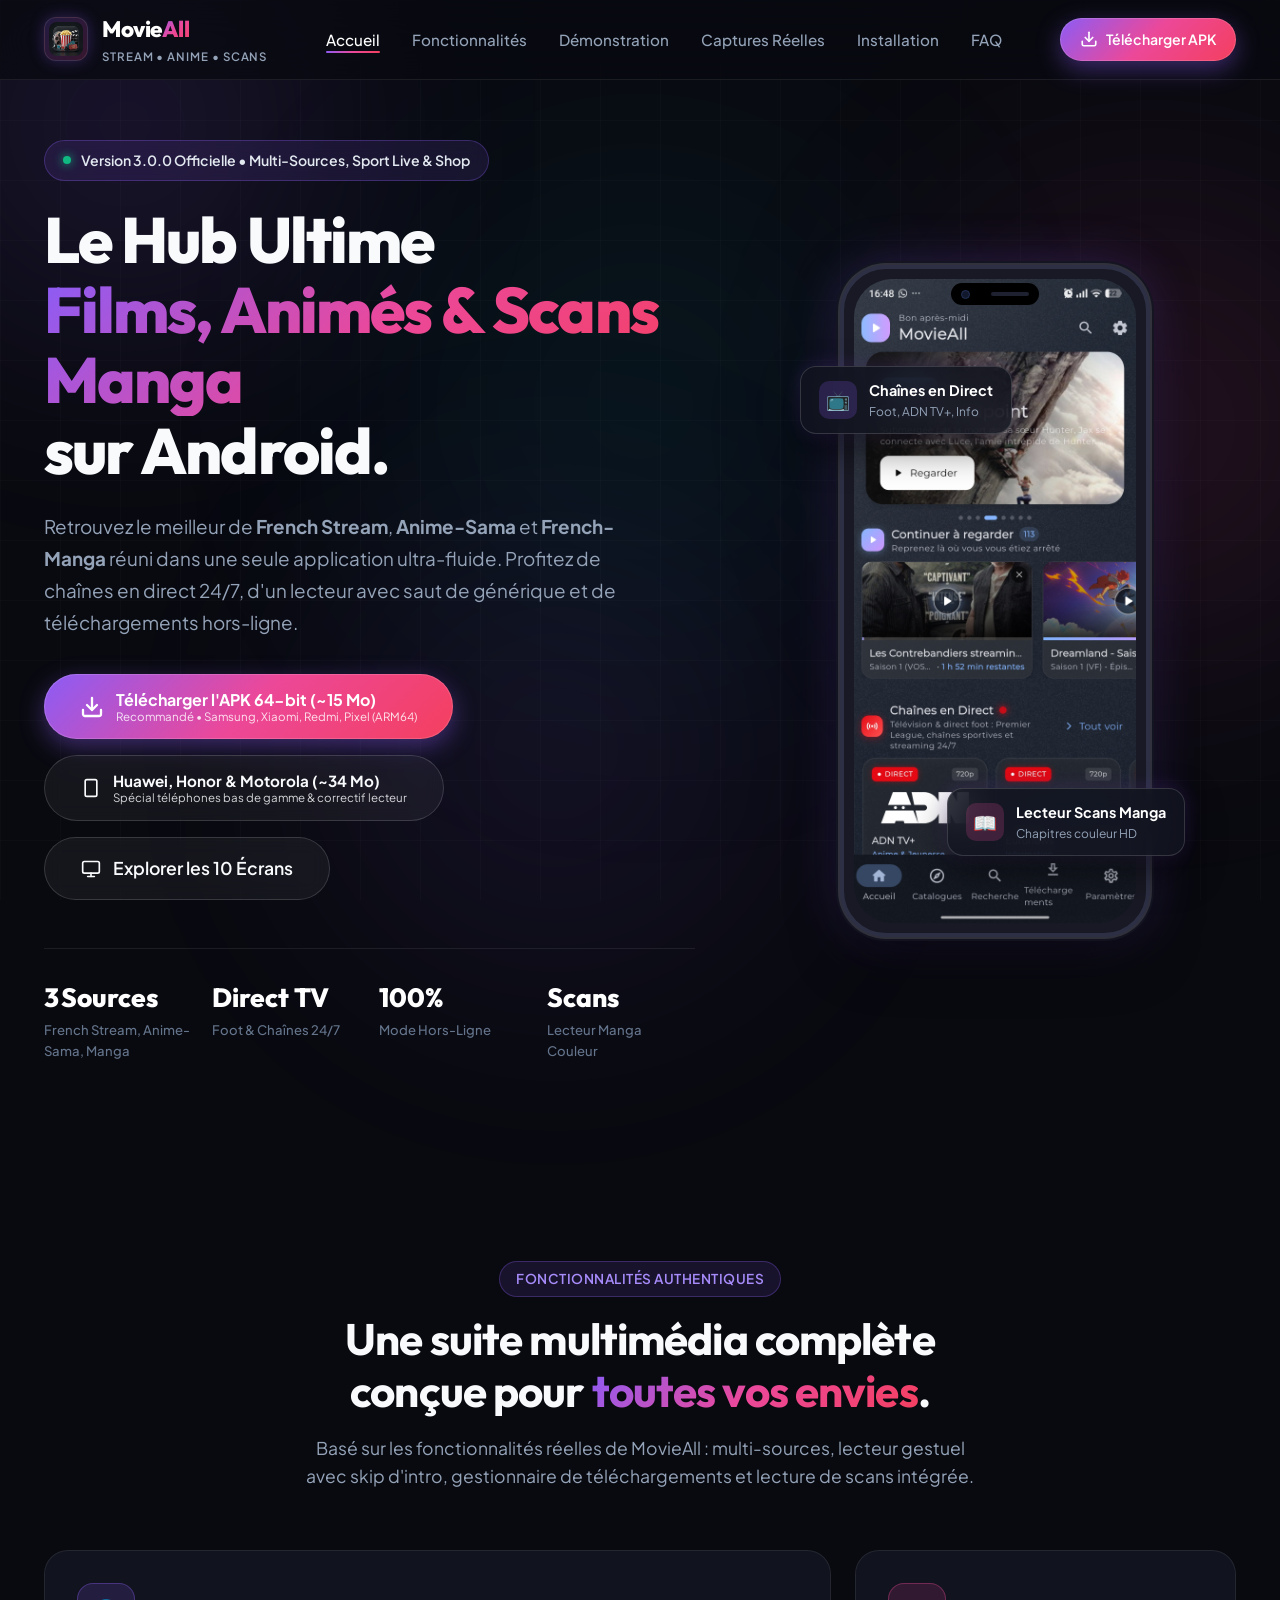
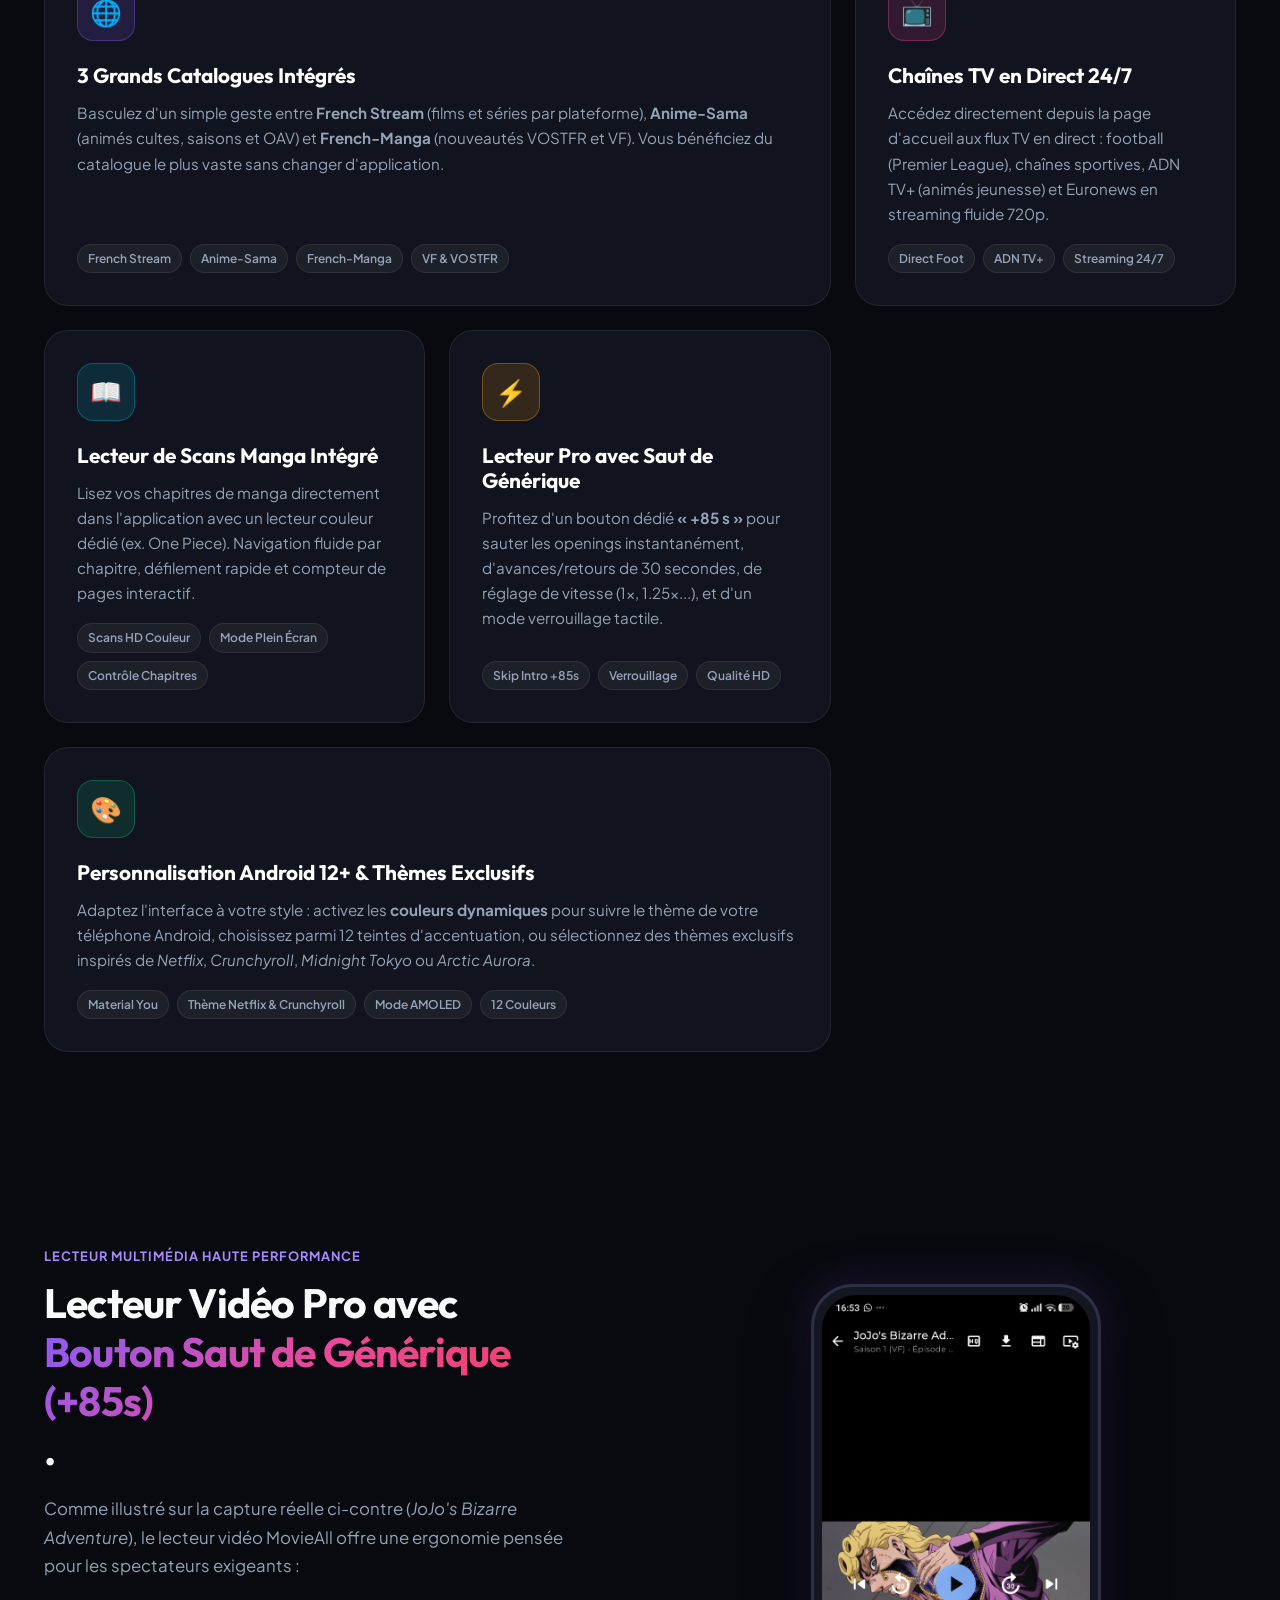
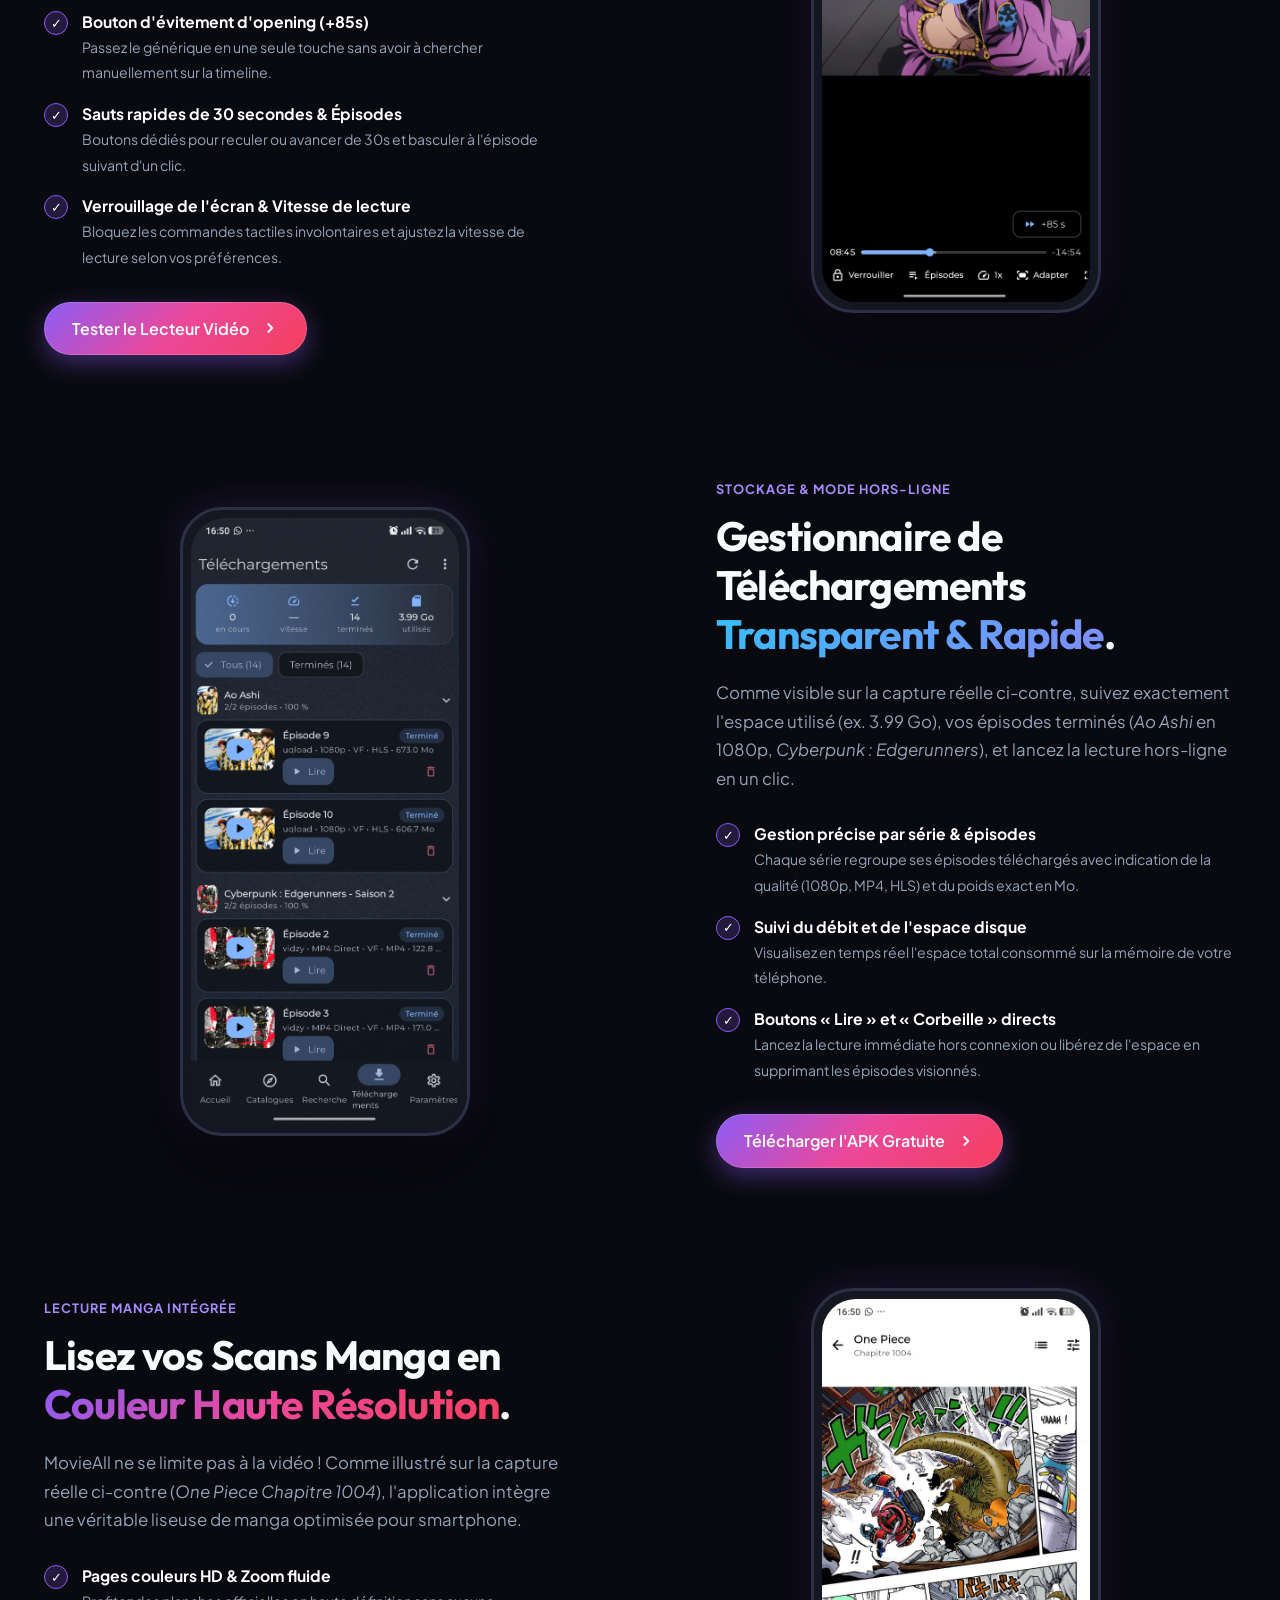
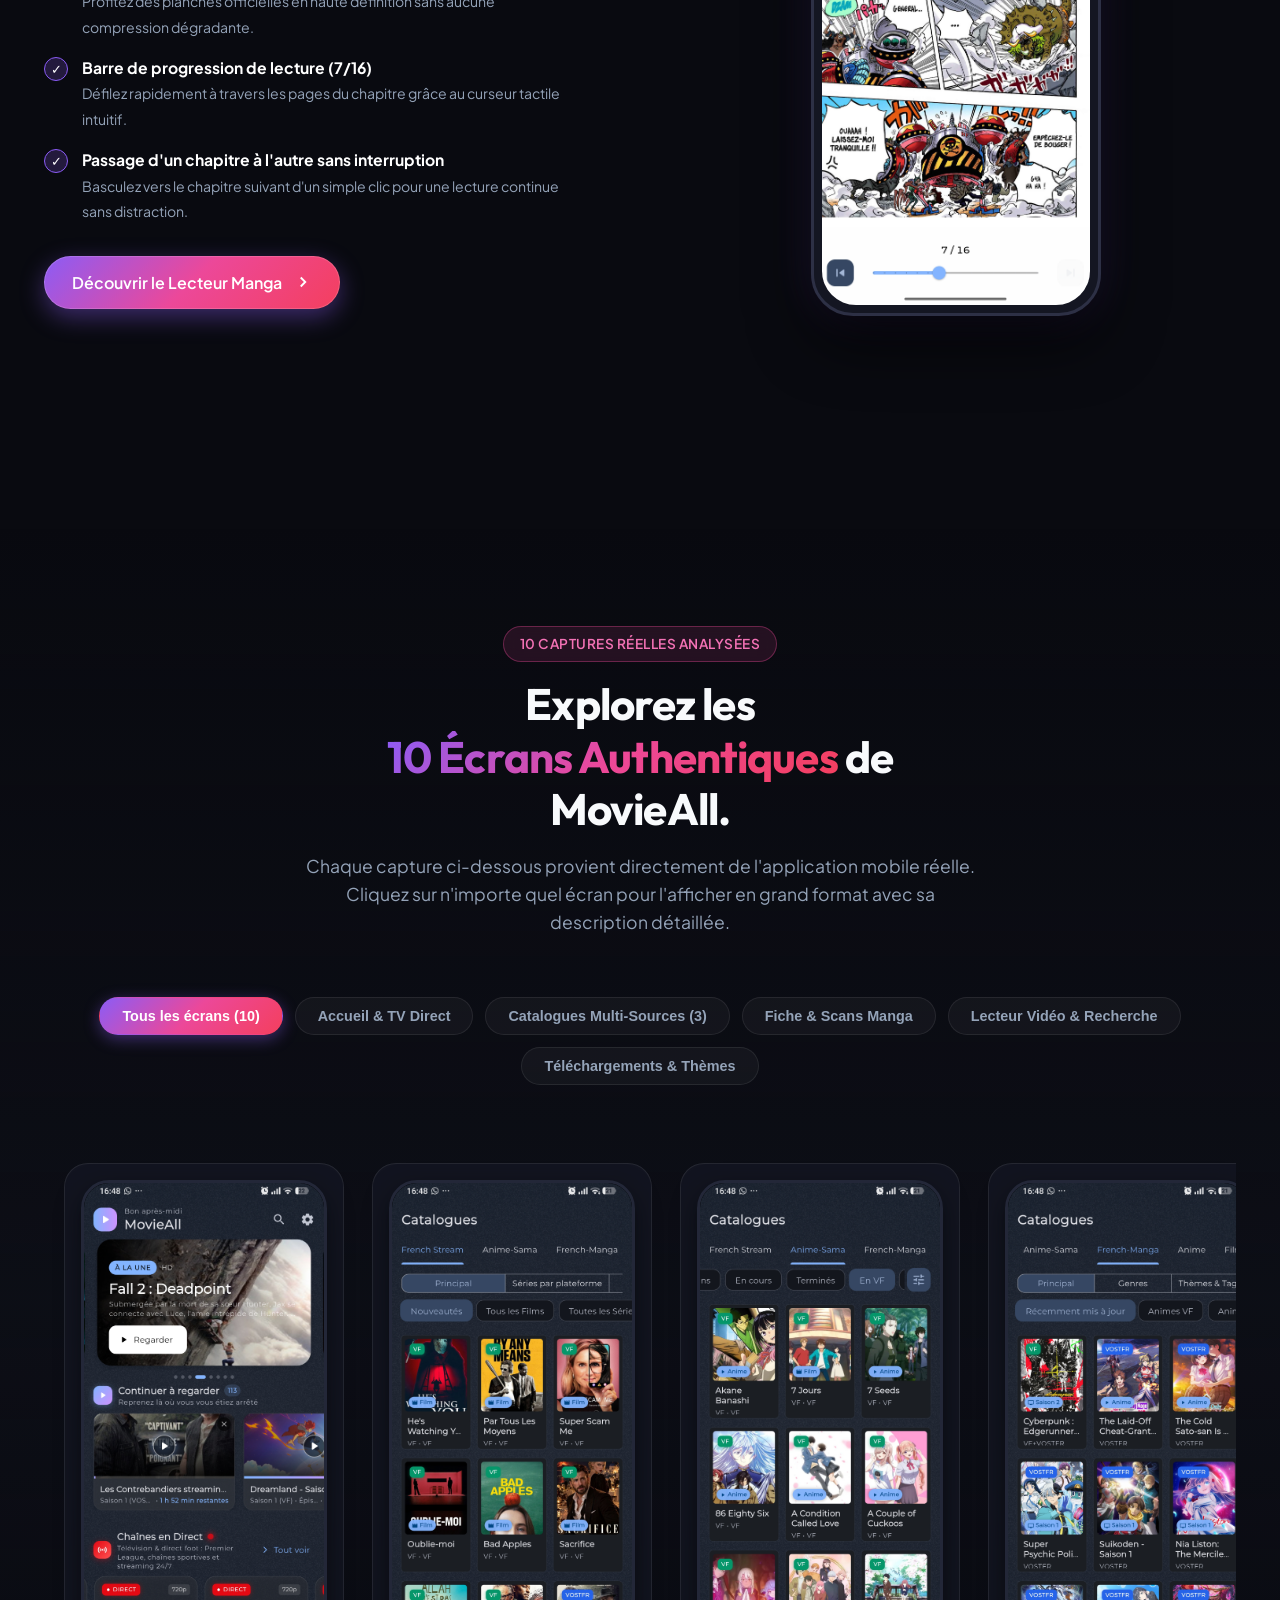
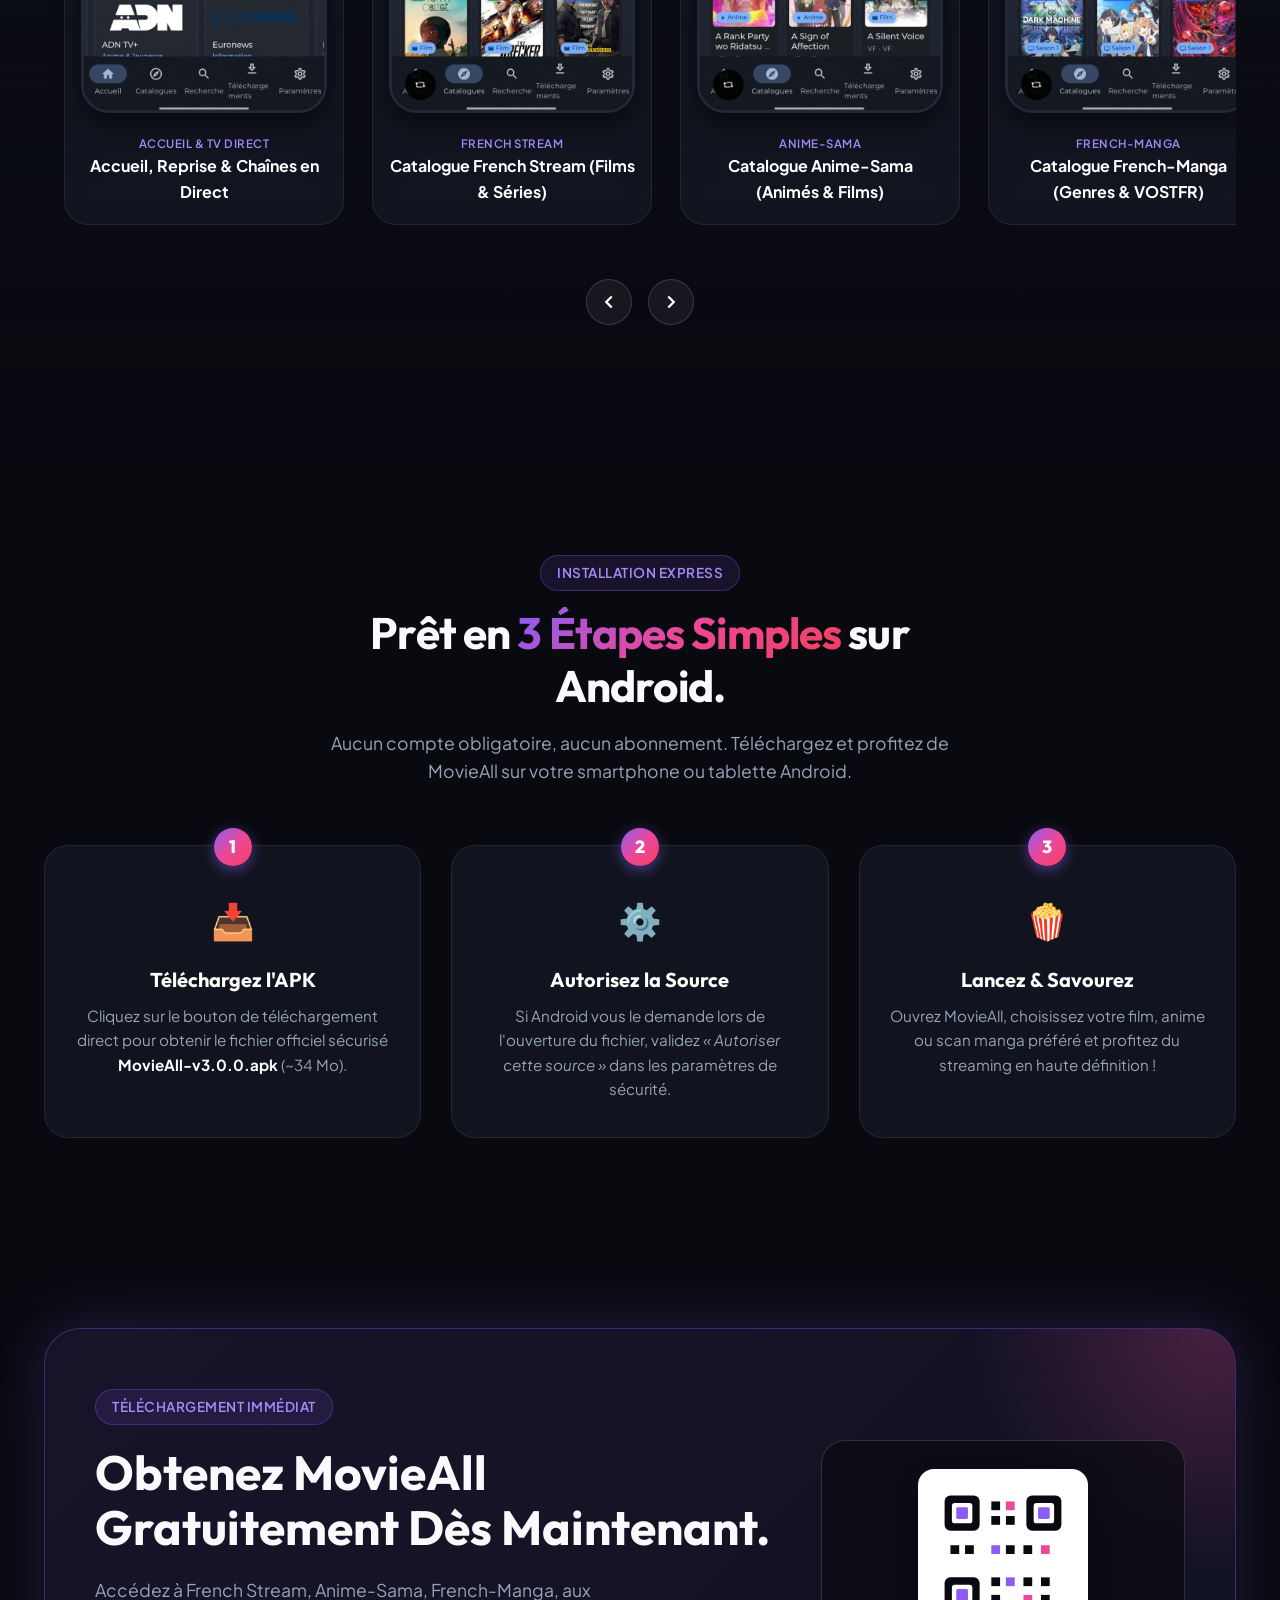
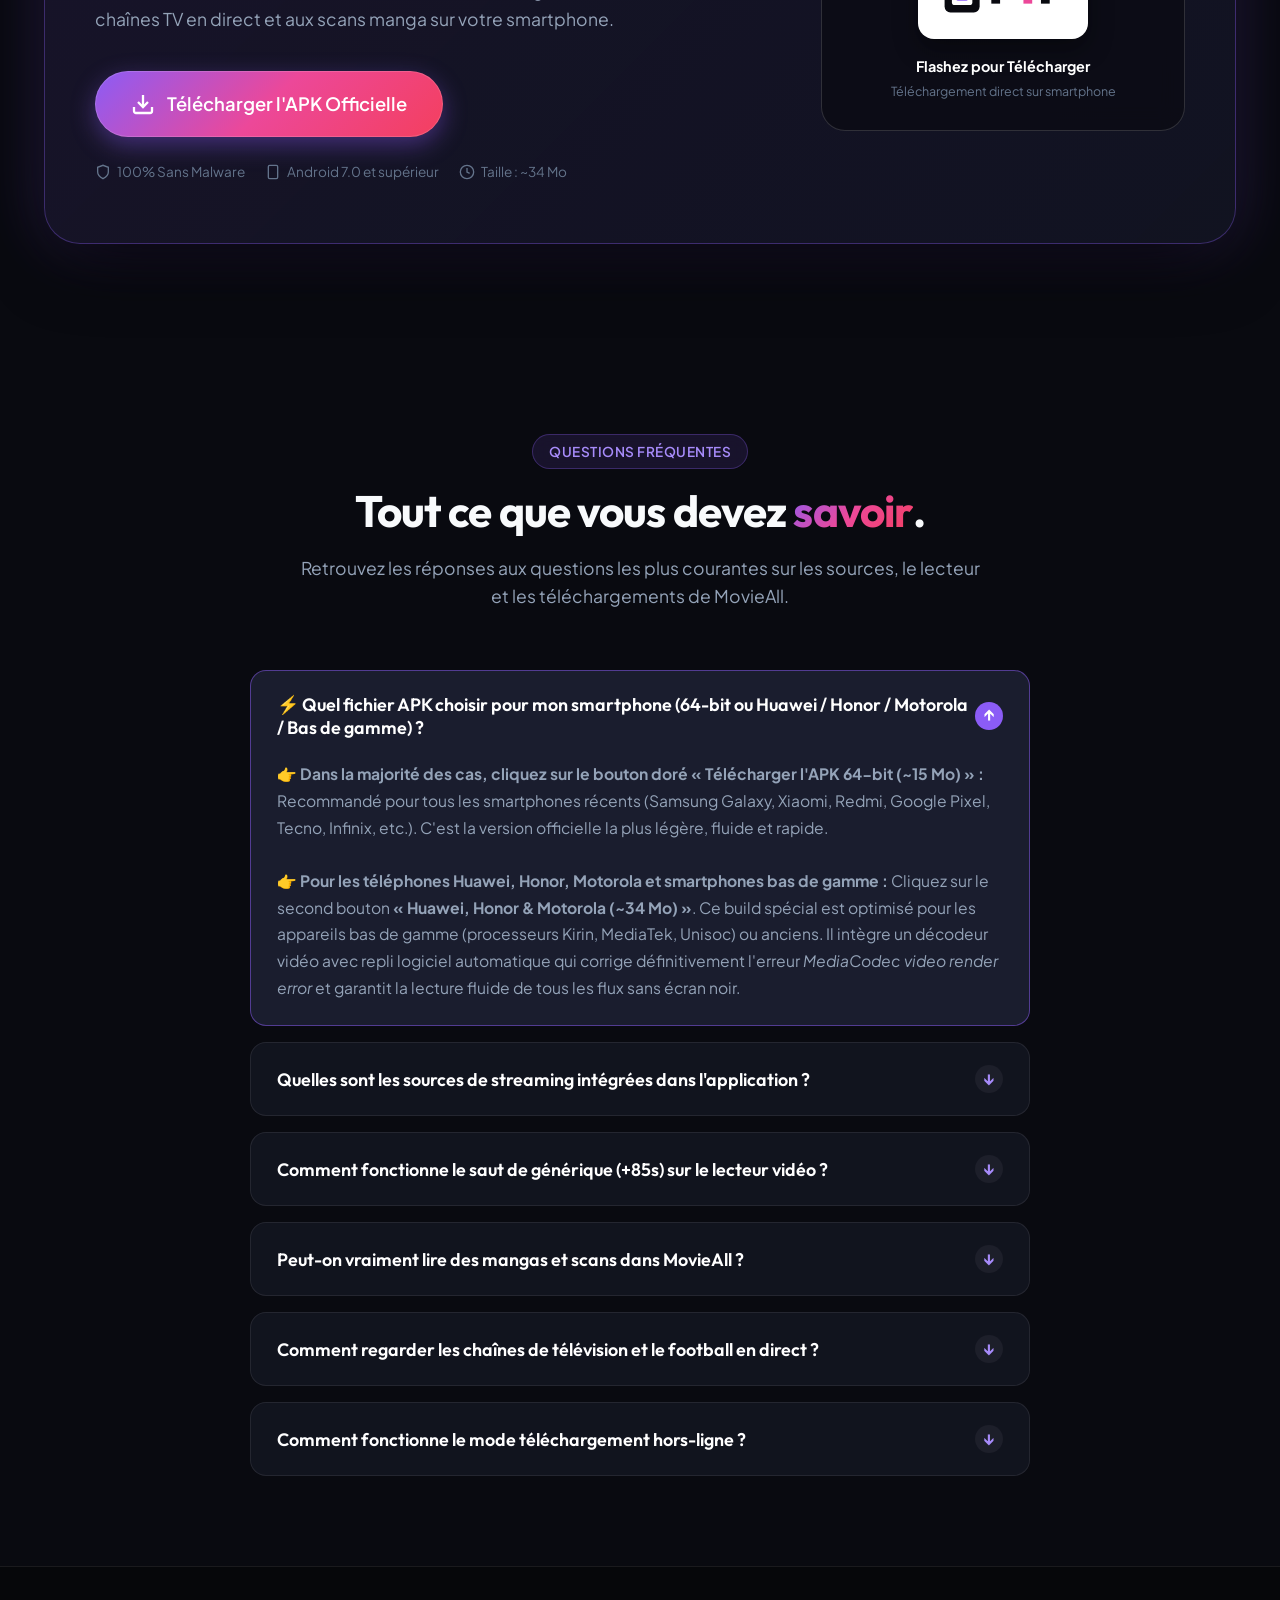
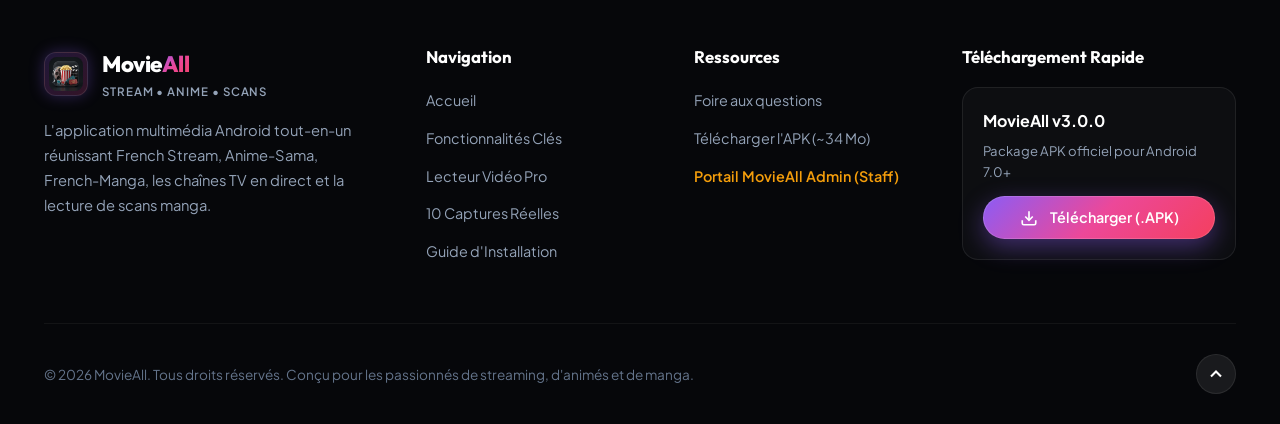
==== commit 959cb6cc: "docs: clarify that 2nd download link is specifically for Huawei, Honor, Motorola and low-end devices" ====
--- a/index.html
+++ b/index.html
@@ -106,7 +106,7 @@
               </svg>
               <div class="download-info-badge">
                 <span class="main-label">Télécharger l'APK 64-bit (~15 Mo)</span>
-                <span class="sub-label">Recommandé • Motorola, Samsung, Pixel (ARM64)</span>
+                <span class="sub-label">Recommandé • Samsung, Xiaomi, Redmi, Pixel (ARM64)</span>
               </div>
             </a>
             <a href="https://github.com/abdoulboureima1000000/abdoul/releases/download/v3.0.0/MovieAll-v3.0.0-motorola-honor.apk" download="MovieAll-v3.0.0-motorola-honor.apk" class="btn btn-secondary btn-lg direct-download-action" id="hero-universal-download">
@@ -115,8 +115,8 @@
                 <line x1="12" y1="18" x2="12.01" y2="18"></line>
               </svg>
               <div class="download-info-badge" style="text-align: left;">
-                <span class="main-label" style="font-size: 0.95rem;">Honor & Motorola (~34 Mo)</span>
-                <span class="sub-label">Correctif Lecteur Vidéo & Universel</span>
+                <span class="main-label" style="font-size: 0.95rem;">Huawei, Honor & Motorola (~34 Mo)</span>
+                <span class="sub-label">Spécial téléphones bas de gamme & correctif lecteur</span>
               </div>
             </a>
 
@@ -611,12 +611,12 @@
         <div class="faq-accordion">
           <div class="faq-item active">
             <button class="faq-trigger" id="faq-trigger-version">
-              <span>⚡ Quel fichier APK choisir pour mon smartphone (64-bit ou Honor / Motorola) ?</span>
+              <span>⚡ Quel fichier APK choisir pour mon smartphone (64-bit ou Huawei / Honor / Motorola / Bas de gamme) ?</span>
               <div class="faq-icon-arrow">↓</div>
             </button>
             <div class="faq-content">
-              <strong>👉 Dans la majorité des cas, cliquez sur le bouton doré « Télécharger l'APK 64-bit (~15 Mo) » :</strong> Recommandé pour tous les smartphones récents (Samsung Galaxy, Xiaomi, Redmi, Google Pixel, Tecno, Infinix, etc.). C'est la version officielle la plus légère, fluide et optimisée.<br><br>
-              <strong>👉 Pour les smartphones Honor, Motorola ou en cas de problème de lecture vidéo (erreur MediaCodec) :</strong> Cliquez sur le second bouton <strong>« Honor & Motorola (~34 Mo) »</strong>. Ce build intègre un moteur de décodage renforcé avec repli logiciel automatique, éliminant les erreurs d'incompatibilité vidéo sur les processeurs MediaTek, Kirin et Unisoc.
+              <strong>👉 Dans la majorité des cas, cliquez sur le bouton doré « Télécharger l'APK 64-bit (~15 Mo) » :</strong> Recommandé pour tous les smartphones récents (Samsung Galaxy, Xiaomi, Redmi, Google Pixel, Tecno, Infinix, etc.). C'est la version officielle la plus légère, fluide et rapide.<br><br>
+              <strong>👉 Pour les téléphones Huawei, Honor, Motorola et smartphones bas de gamme :</strong> Cliquez sur le second bouton <strong>« Huawei, Honor & Motorola (~34 Mo) »</strong>. Ce build spécial est optimisé pour les appareils bas de gamme (processeurs Kirin, MediaTek, Unisoc) ou anciens. Il intègre un décodeur vidéo avec repli logiciel automatique qui corrige définitivement l'erreur <em>MediaCodec video render error</em> et garantit la lecture fluide de tous les flux sans écran noir.
             </div>
           </div>
 
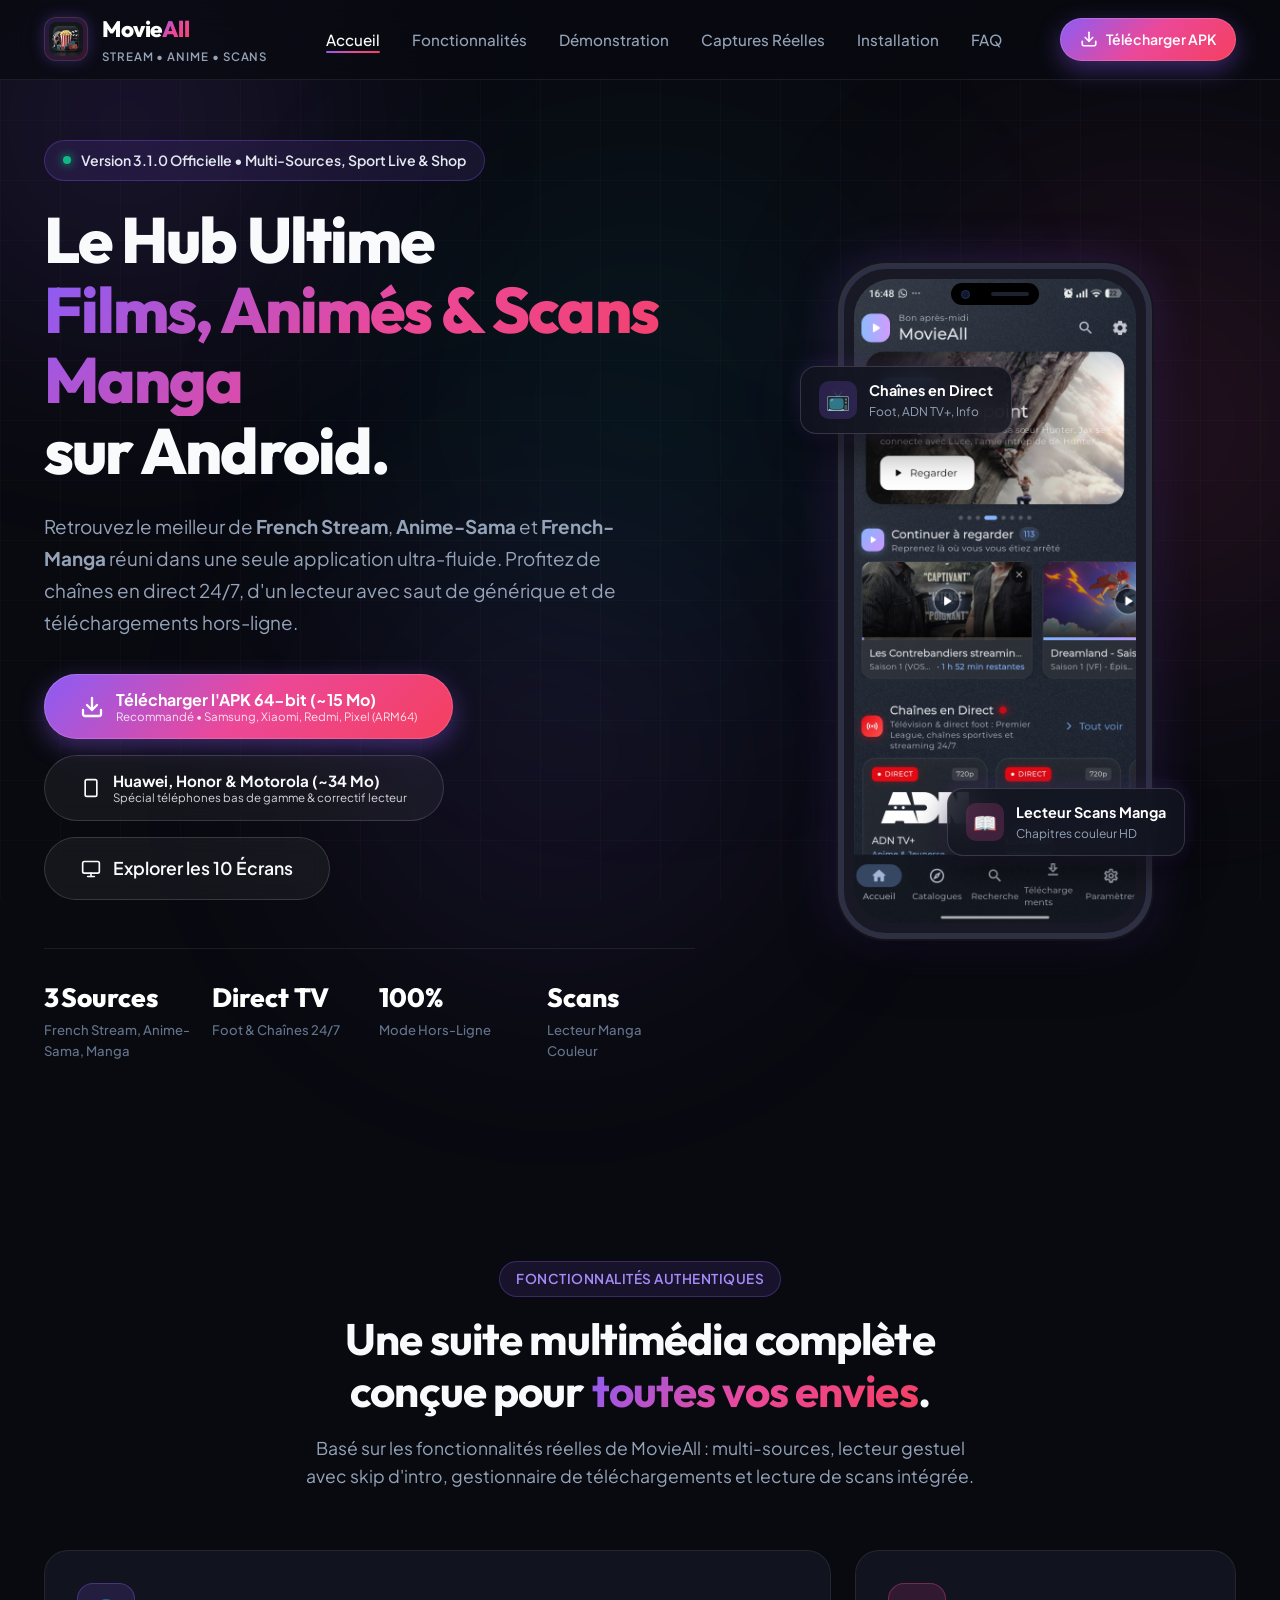
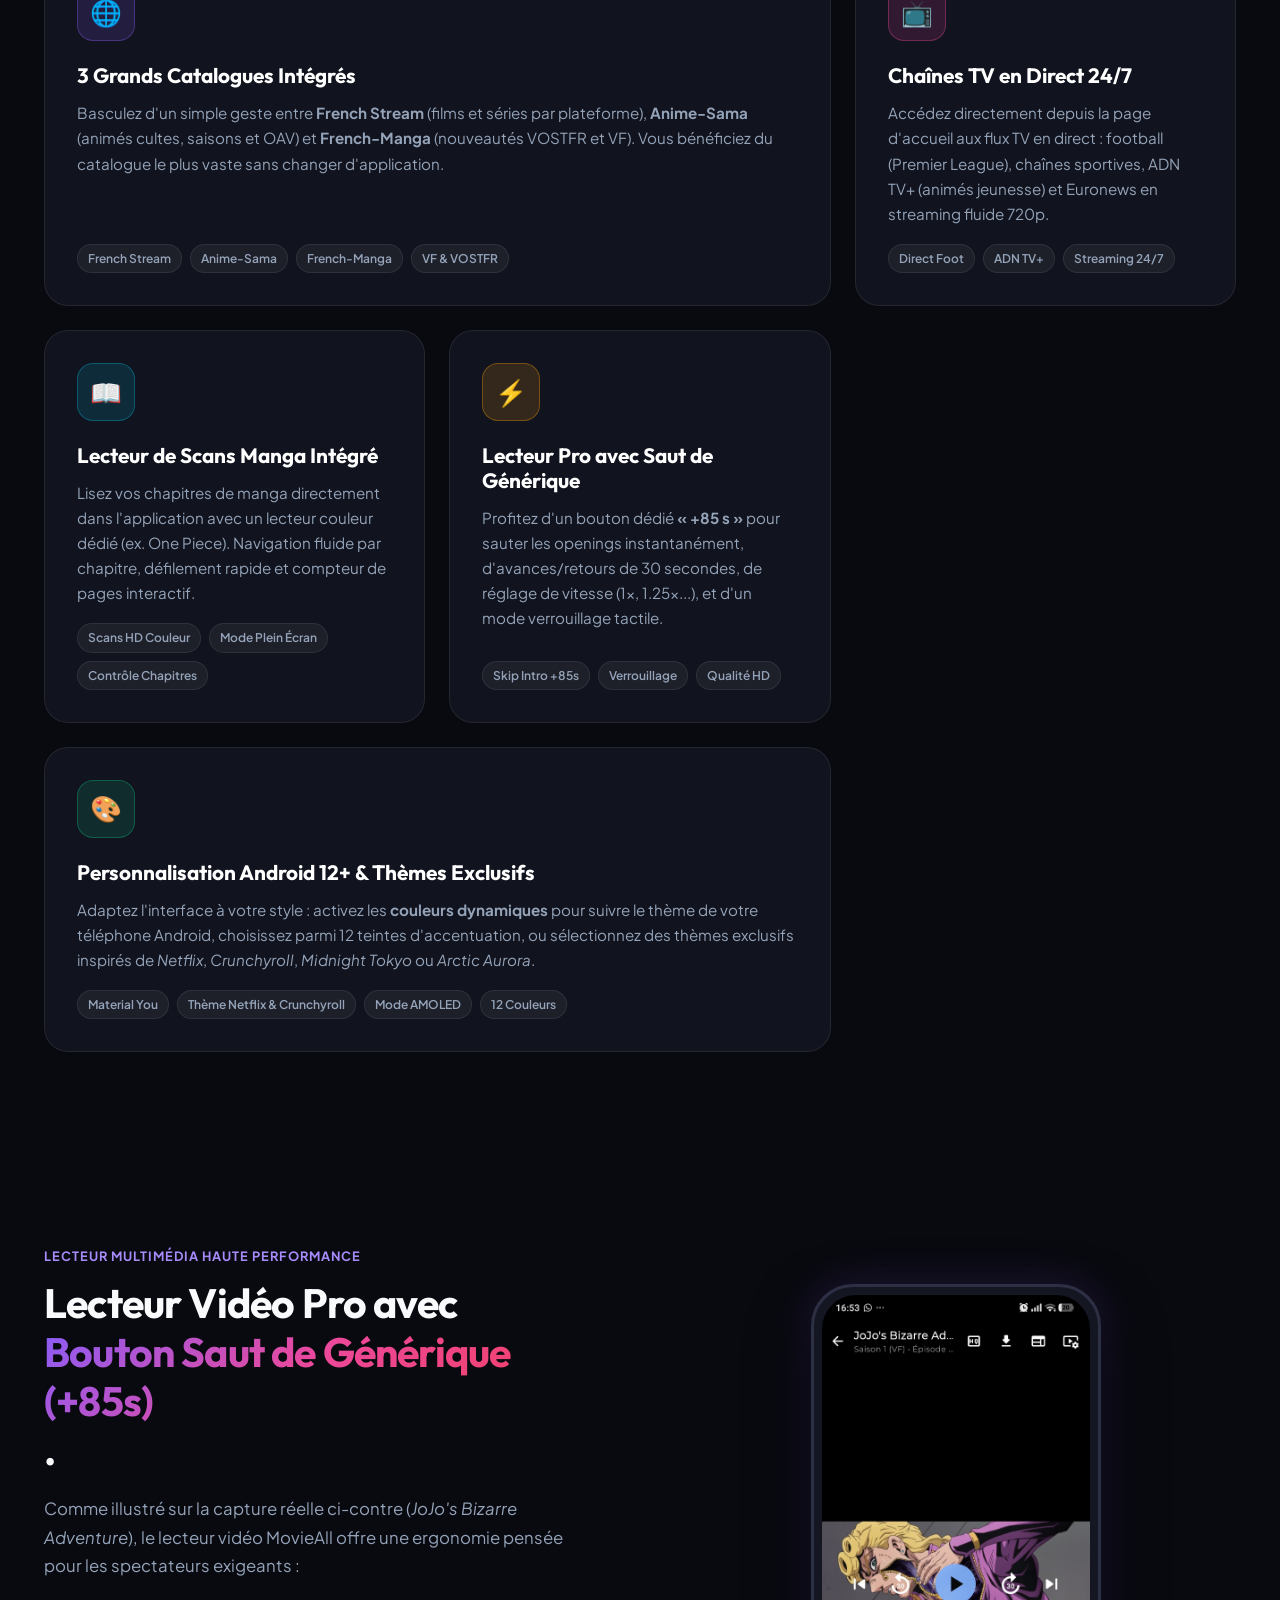
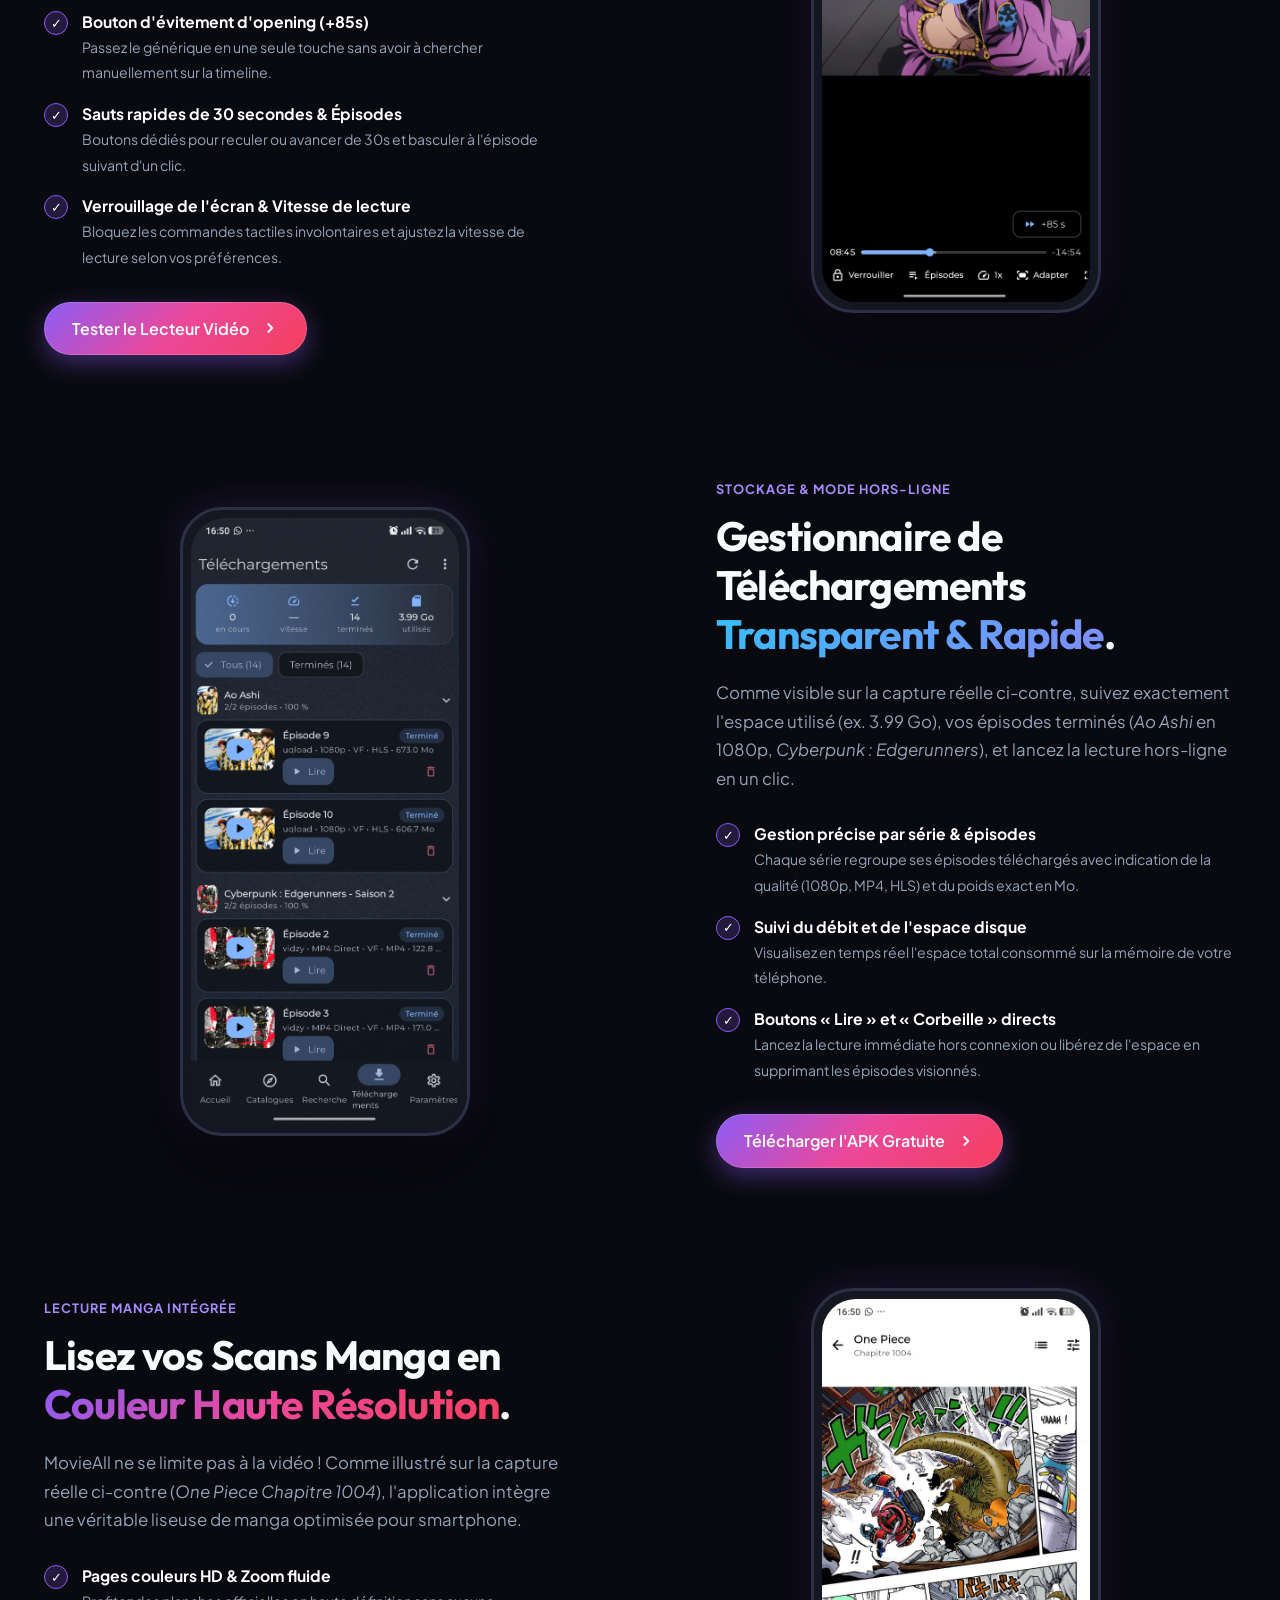
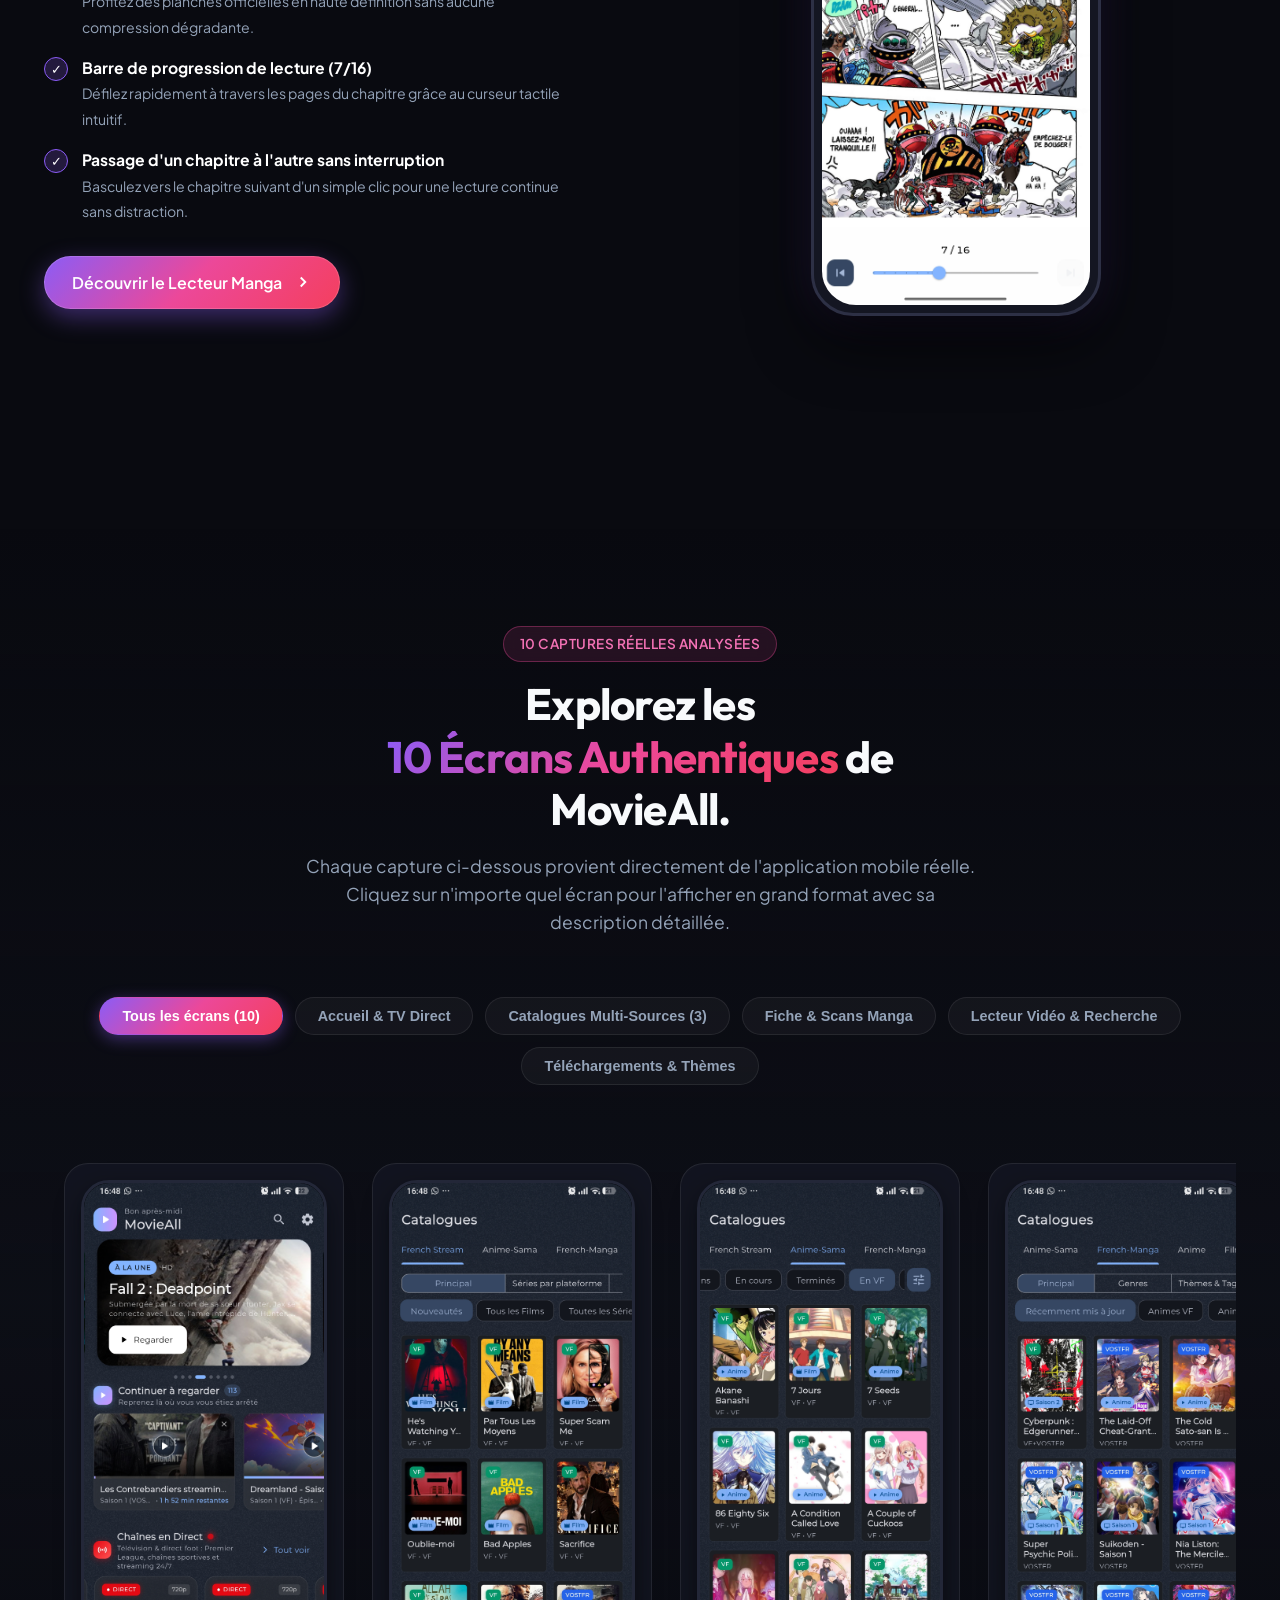
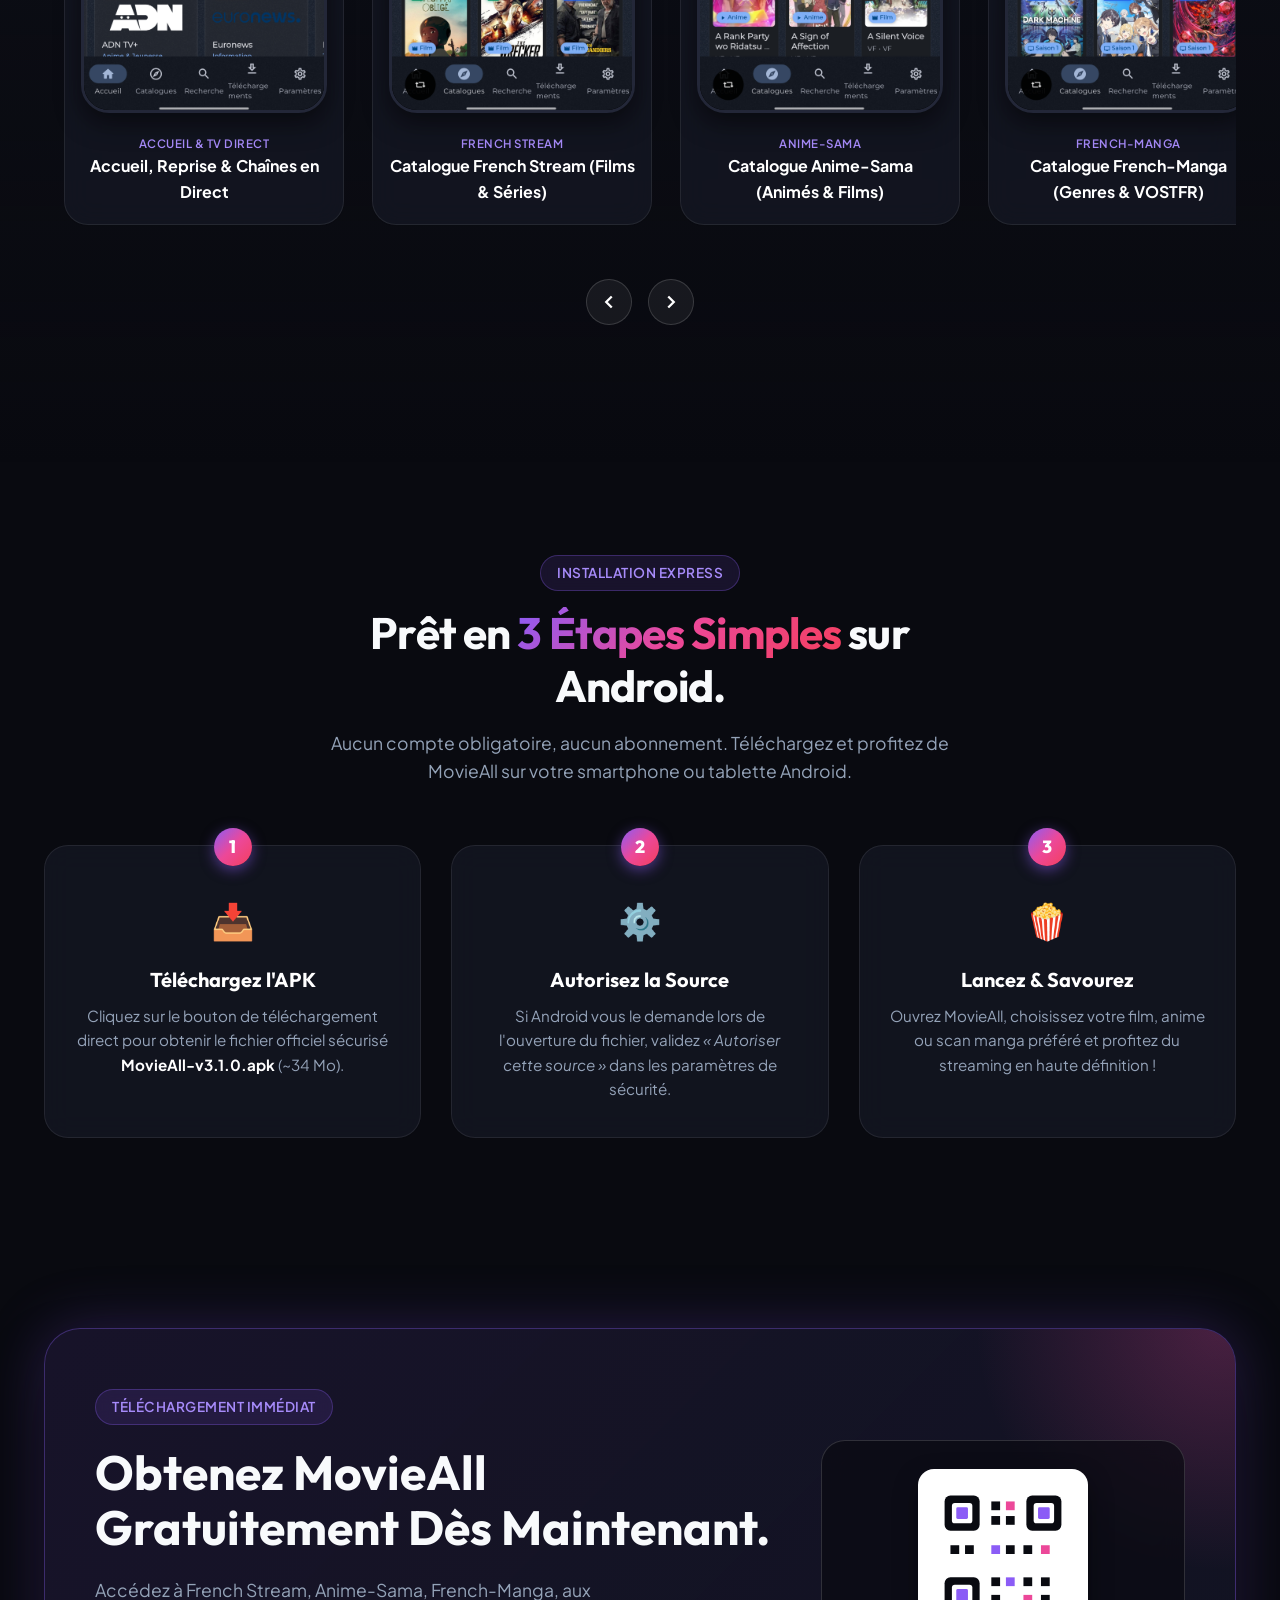
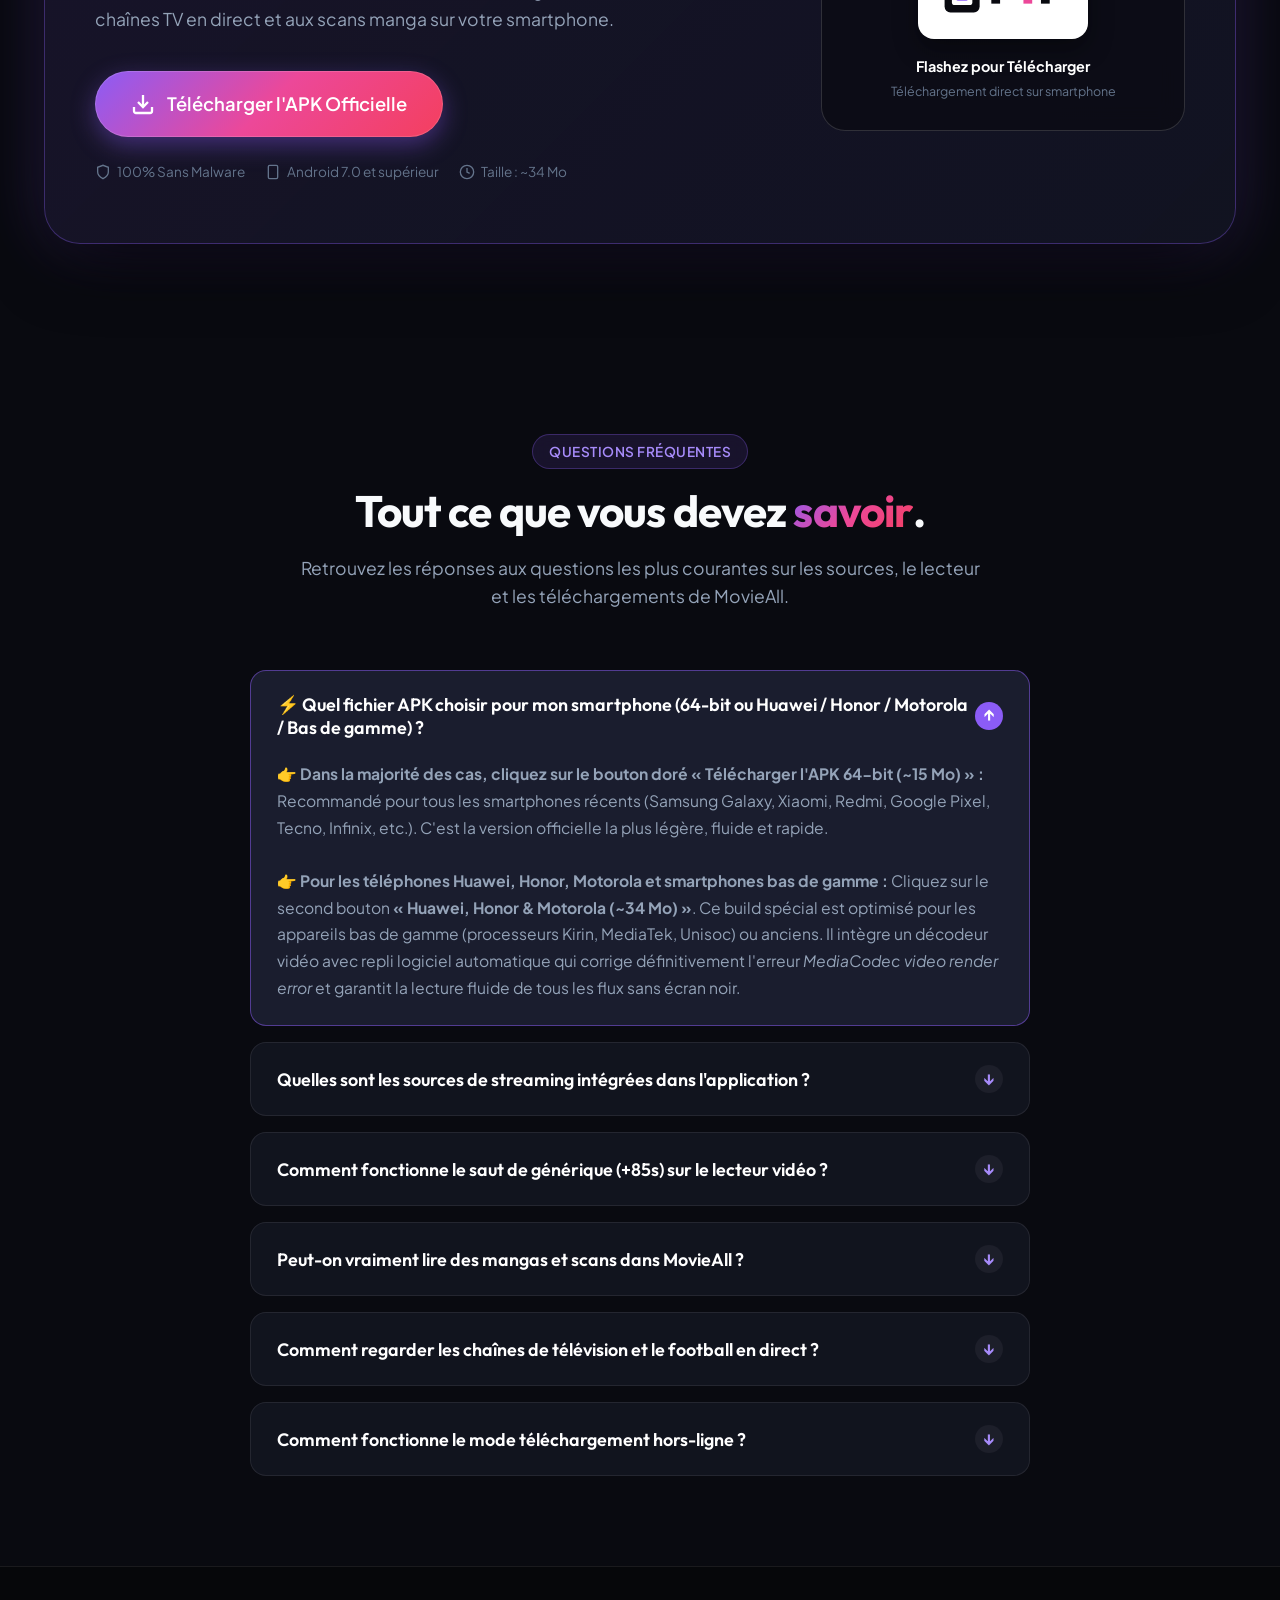
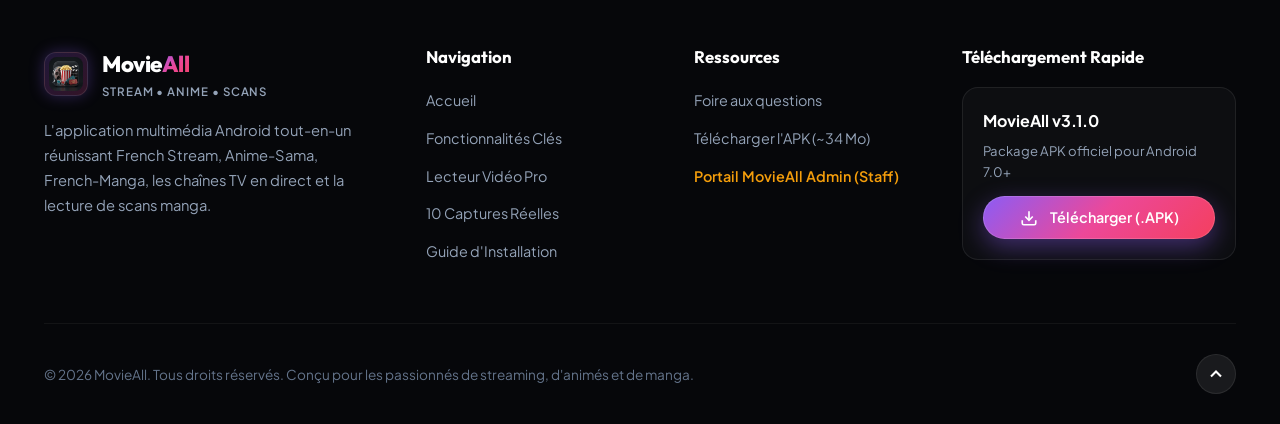
==== commit 8fd69e26: "Update MovieAll download links and version to v3.1.0" ====
--- a/index.html
+++ b/index.html
@@ -57,7 +57,7 @@
         </nav>
 
         <div class="nav-actions">
-          <a href="https://github.com/abdoulboureima1000000/abdoul/releases/download/v3.0.0/MovieAll-v3.0.0.apk" download="MovieAll-v3.0.0.apk" class="btn btn-primary nav-apk-btn direct-download-action" id="nav-download-btn">
+          <a href="https://github.com/abdoulboureima1000000/abdoul/releases/download/v3.1.0/MovieAll-v3.1.0.apk" download="MovieAll-v3.1.0.apk" class="btn btn-primary nav-apk-btn direct-download-action" id="nav-download-btn">
             <svg width="18" height="18" viewBox="0 0 24 24" fill="none" stroke="currentColor" stroke-width="2.2" stroke-linecap="round" stroke-linejoin="round">
               <path d="M21 15v4a2 2 0 0 1-2 2H5a2 2 0 0 1-2-2v-4"></path>
               <polyline points="7 10 12 15 17 10"></polyline>
@@ -85,7 +85,7 @@
         <div class="hero-content">
           <div class="hero-tag">
             <span class="pulse-dot"></span>
-            <span class="hero-tag-text">Version 3.0.0 Officielle • Multi-Sources, Sport Live & Shop</span>
+            <span class="hero-tag-text">Version 3.1.0 Officielle • Multi-Sources, Sport Live & Shop</span>
           </div>
 
           <h1 class="hero-title">
@@ -97,7 +97,7 @@
           </p>
 
           <div class="hero-cta-group">
-            <a href="https://github.com/abdoulboureima1000000/abdoul/releases/download/v3.0.0/MovieAll-v3.0.0-arm64.apk" download="MovieAll-v3.0.0-arm64.apk" class="btn btn-primary btn-lg btn-glow direct-download-action" id="hero-arm64-download">
+            <a href="https://github.com/abdoulboureima1000000/abdoul/releases/download/v3.1.0/MovieAll-v3.1.0-arm64.apk" download="MovieAll-v3.1.0-arm64.apk" class="btn btn-primary btn-lg btn-glow direct-download-action" id="hero-arm64-download">
               <span class="btn-ripple"></span>
               <svg width="24" height="24" viewBox="0 0 24 24" fill="none" stroke="currentColor" stroke-width="2.3" stroke-linecap="round" stroke-linejoin="round">
                 <path d="M21 15v4a2 2 0 0 1-2 2H5a2 2 0 0 1-2-2v-4"></path>
@@ -109,7 +109,7 @@
                 <span class="sub-label">Recommandé • Samsung, Xiaomi, Redmi, Pixel (ARM64)</span>
               </div>
             </a>
-            <a href="https://github.com/abdoulboureima1000000/abdoul/releases/download/v3.0.0/MovieAll-v3.0.0-motorola-honor.apk" download="MovieAll-v3.0.0-motorola-honor.apk" class="btn btn-secondary btn-lg direct-download-action" id="hero-universal-download">
+            <a href="https://github.com/abdoulboureima1000000/abdoul/releases/download/v3.1.0/MovieAll-v3.1.0-motorola-honor.apk" download="MovieAll-v3.1.0-motorola-honor.apk" class="btn btn-secondary btn-lg direct-download-action" id="hero-universal-download">
               <svg width="20" height="20" viewBox="0 0 24 24" fill="none" stroke="currentColor" stroke-width="2">
                 <rect x="5" y="2" width="14" height="20" rx="2" ry="2"></rect>
                 <line x1="12" y1="18" x2="12.01" y2="18"></line>
@@ -318,7 +318,7 @@
               </li>
             </ul>
 
-            <a href="https://github.com/abdoulboureima1000000/abdoul/releases/download/v3.0.0/MovieAll-v3.0.0.apk" download="MovieAll-v3.0.0.apk" class="btn btn-primary direct-download-action" id="spotlight-download-btn-1">
+            <a href="https://github.com/abdoulboureima1000000/abdoul/releases/download/v3.1.0/MovieAll-v3.1.0.apk" download="MovieAll-v3.1.0.apk" class="btn btn-primary direct-download-action" id="spotlight-download-btn-1">
               <span>Tester le Lecteur Vidéo</span>
               <svg width="18" height="18" viewBox="0 0 24 24" fill="none" stroke="currentColor" stroke-width="2.5"><polyline points="9 18 15 12 9 6"></polyline></svg>
             </a>
@@ -364,7 +364,7 @@
               </li>
             </ul>
 
-            <a href="https://github.com/abdoulboureima1000000/abdoul/releases/download/v3.0.0/MovieAll-v3.0.0.apk" download="MovieAll-v3.0.0.apk" class="btn btn-primary direct-download-action" id="spotlight-download-btn-2">
+            <a href="https://github.com/abdoulboureima1000000/abdoul/releases/download/v3.1.0/MovieAll-v3.1.0.apk" download="MovieAll-v3.1.0.apk" class="btn btn-primary direct-download-action" id="spotlight-download-btn-2">
               <span>Télécharger l'APK Gratuite</span>
               <svg width="18" height="18" viewBox="0 0 24 24" fill="none" stroke="currentColor" stroke-width="2.5"><polyline points="9 18 15 12 9 6"></polyline></svg>
             </a>
@@ -410,7 +410,7 @@
               </li>
             </ul>
 
-            <a href="https://github.com/abdoulboureima1000000/abdoul/releases/download/v3.0.0/MovieAll-v3.0.0.apk" download="MovieAll-v3.0.0.apk" class="btn btn-primary direct-download-action" id="spotlight-download-btn-3">
+            <a href="https://github.com/abdoulboureima1000000/abdoul/releases/download/v3.1.0/MovieAll-v3.1.0.apk" download="MovieAll-v3.1.0.apk" class="btn btn-primary direct-download-action" id="spotlight-download-btn-3">
               <span>Découvrir le Lecteur Manga</span>
               <svg width="18" height="18" viewBox="0 0 24 24" fill="none" stroke="currentColor" stroke-width="2.5"><polyline points="9 18 15 12 9 6"></polyline></svg>
             </a>
@@ -486,7 +486,7 @@
             <div class="step-icon">📥</div>
             <h3 class="step-title">Téléchargez l'APK</h3>
             <p class="step-desc">
-              Cliquez sur le bouton de téléchargement direct pour obtenir le fichier officiel sécurisé <strong style="color:#fff;">MovieAll-v3.0.0.apk</strong> (~34 Mo).
+              Cliquez sur le bouton de téléchargement direct pour obtenir le fichier officiel sécurisé <strong style="color:#fff;">MovieAll-v3.1.0.apk</strong> (~34 Mo).
             </p>
           </div>
 
@@ -525,7 +525,7 @@
             </p>
 
             <div class="download-actions-row">
-              <a href="https://github.com/abdoulboureima1000000/abdoul/releases/download/v3.0.0/MovieAll-v3.0.0.apk" download="MovieAll-v3.0.0.apk" class="btn btn-primary btn-lg direct-download-action direct-download-btn" id="banner-download-btn">
+              <a href="https://github.com/abdoulboureima1000000/abdoul/releases/download/v3.1.0/MovieAll-v3.1.0.apk" download="MovieAll-v3.1.0.apk" class="btn btn-primary btn-lg direct-download-action direct-download-btn" id="banner-download-btn">
                 <svg width="24" height="24" viewBox="0 0 24 24" fill="none" stroke="currentColor" stroke-width="2.3">
                   <path d="M21 15v4a2 2 0 0 1-2 2H5a2 2 0 0 1-2-2v-4"></path>
                   <polyline points="7 10 12 15 17 10"></polyline>
@@ -709,7 +709,7 @@
             <h4 class="footer-col-title">Ressources</h4>
             <ul class="footer-links">
               <li><a href="#faq" class="footer-link">Foire aux questions</a></li>
-              <li><a href="https://github.com/abdoulboureima1000000/abdoul/releases/download/v3.0.0/MovieAll-v3.0.0.apk" download="MovieAll-v3.0.0.apk" class="footer-link direct-download-action">Télécharger l'APK (~34 Mo)</a></li>
+              <li><a href="https://github.com/abdoulboureima1000000/abdoul/releases/download/v3.1.0/MovieAll-v3.1.0.apk" download="MovieAll-v3.1.0.apk" class="footer-link direct-download-action">Télécharger l'APK (~34 Mo)</a></li>
               <li><a href="admin/" class="footer-link" style="color: #f59e0b; font-weight: 600;">Portail MovieAll Admin (Staff)</a></li>
             </ul>
           </div>
@@ -717,9 +717,9 @@
           <div>
             <h4 class="footer-col-title">Téléchargement Rapide</h4>
             <div class="footer-apk-card">
-              <div style="font-weight: 700; color: #fff; margin-bottom: 6px;">MovieAll v3.0.0</div>
+              <div style="font-weight: 700; color: #fff; margin-bottom: 6px;">MovieAll v3.1.0</div>
               <div style="color: var(--text-secondary); font-size: 0.82rem; margin-bottom: 14px;">Package APK officiel pour Android 7.0+</div>
-              <a href="https://github.com/abdoulboureima1000000/abdoul/releases/download/v3.0.0/MovieAll-v3.0.0.apk" download="MovieAll-v3.0.0.apk" class="btn btn-primary direct-download-action" style="width: 100%; padding: 10px 16px; font-size: 0.9rem;" id="footer-download-btn">
+              <a href="https://github.com/abdoulboureima1000000/abdoul/releases/download/v3.1.0/MovieAll-v3.1.0.apk" download="MovieAll-v3.1.0.apk" class="btn btn-primary direct-download-action" style="width: 100%; padding: 10px 16px; font-size: 0.9rem;" id="footer-download-btn">
                 <svg width="18" height="18" viewBox="0 0 24 24" fill="none" stroke="currentColor" stroke-width="2.2"><path d="M21 15v4a2 2 0 0 1-2 2H5a2 2 0 0 1-2-2v-4"></path><polyline points="7 10 12 15 17 10"></polyline><line x1="12" y1="15" x2="12" y2="3"></line></svg>
                 <span>Télécharger (.APK)</span>
               </a>
@@ -756,7 +756,7 @@
           <p class="lightbox-description" id="lightbox-description">
             Description détaillée fidèle à la capture réelle.
           </p>
-          <a href="https://github.com/abdoulboureima1000000/abdoul/releases/download/v3.0.0/MovieAll-v3.0.0.apk" download="MovieAll-v3.0.0.apk" class="btn btn-primary direct-download-action" id="lightbox-download-action">
+          <a href="https://github.com/abdoulboureima1000000/abdoul/releases/download/v3.1.0/MovieAll-v3.1.0.apk" download="MovieAll-v3.1.0.apk" class="btn btn-primary direct-download-action" id="lightbox-download-action">
             <svg width="18" height="18" viewBox="0 0 24 24" fill="none" stroke="currentColor" stroke-width="2.2"><path d="M21 15v4a2 2 0 0 1-2 2H5a2 2 0 0 1-2-2v-4"></path><polyline points="7 10 12 15 17 10"></polyline><line x1="12" y1="15" x2="12" y2="3"></line></svg>
             <span>Télécharger l'APK</span>
           </a>
